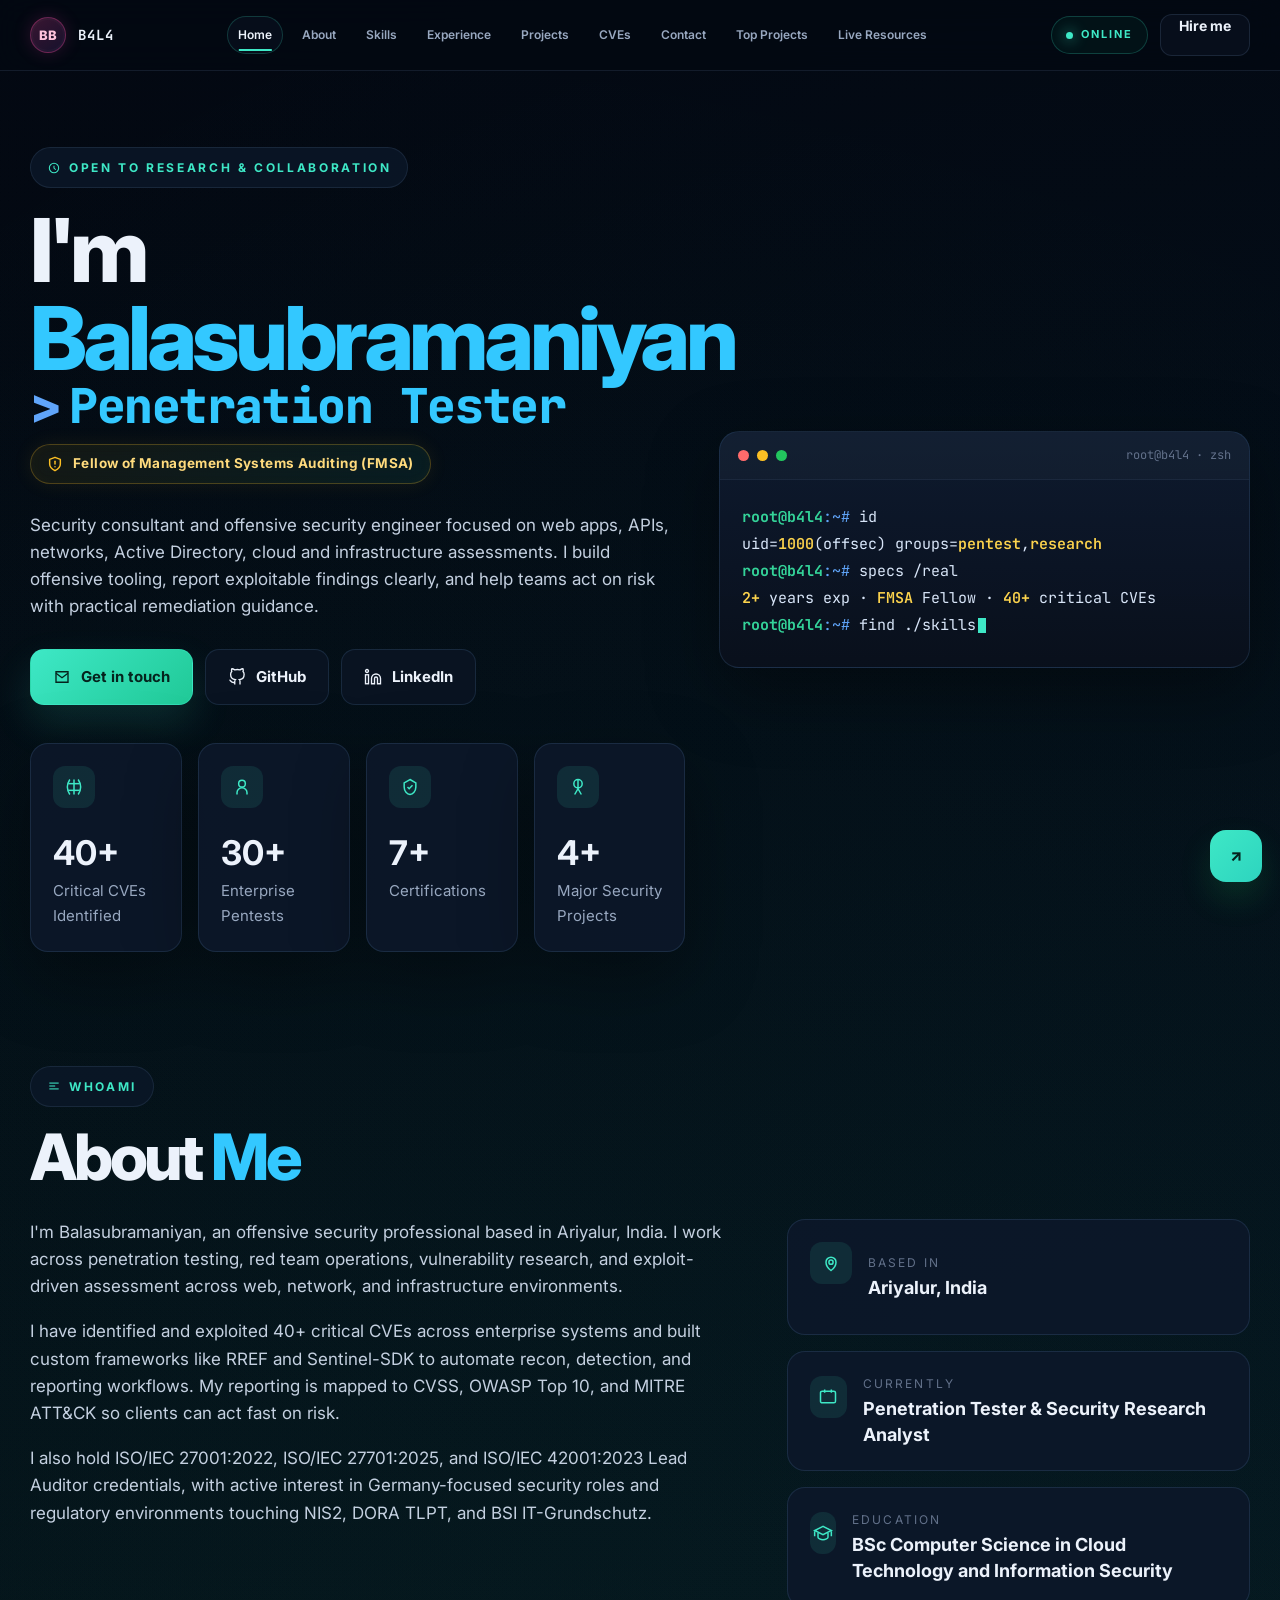
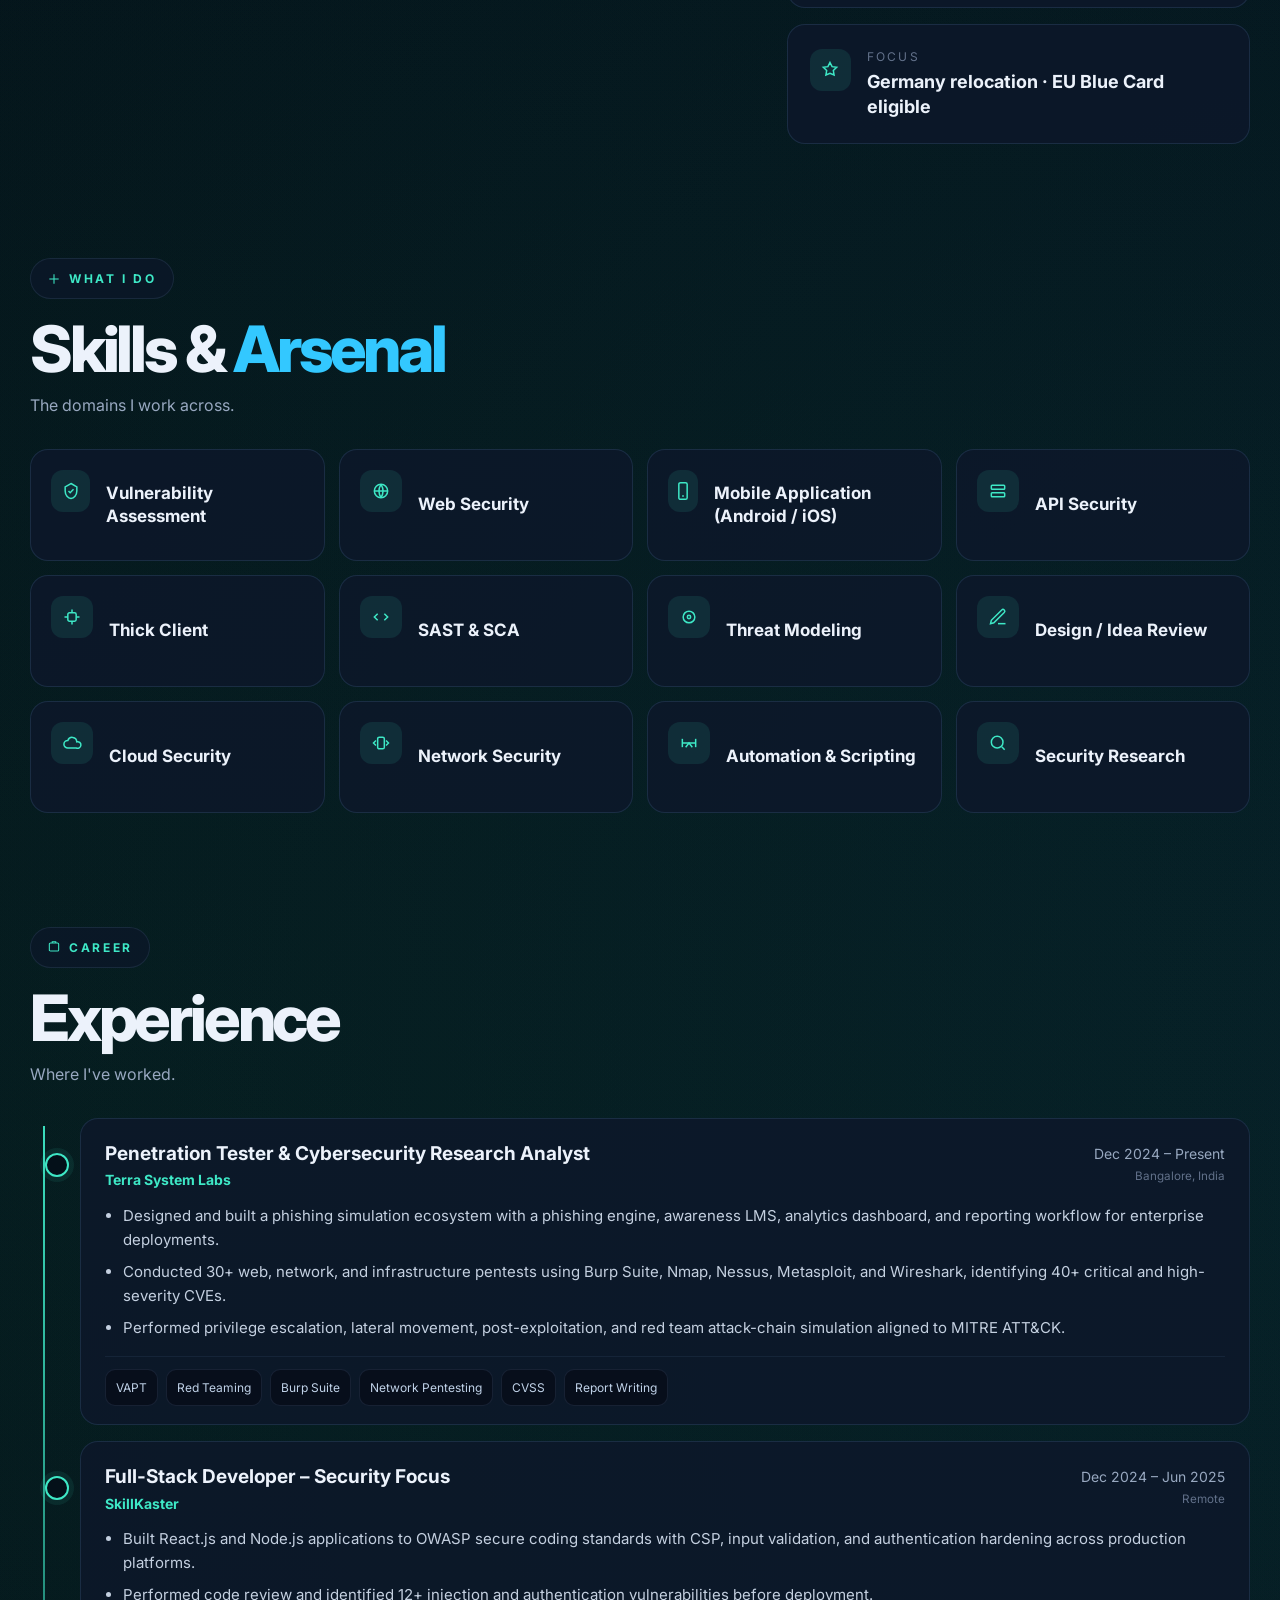
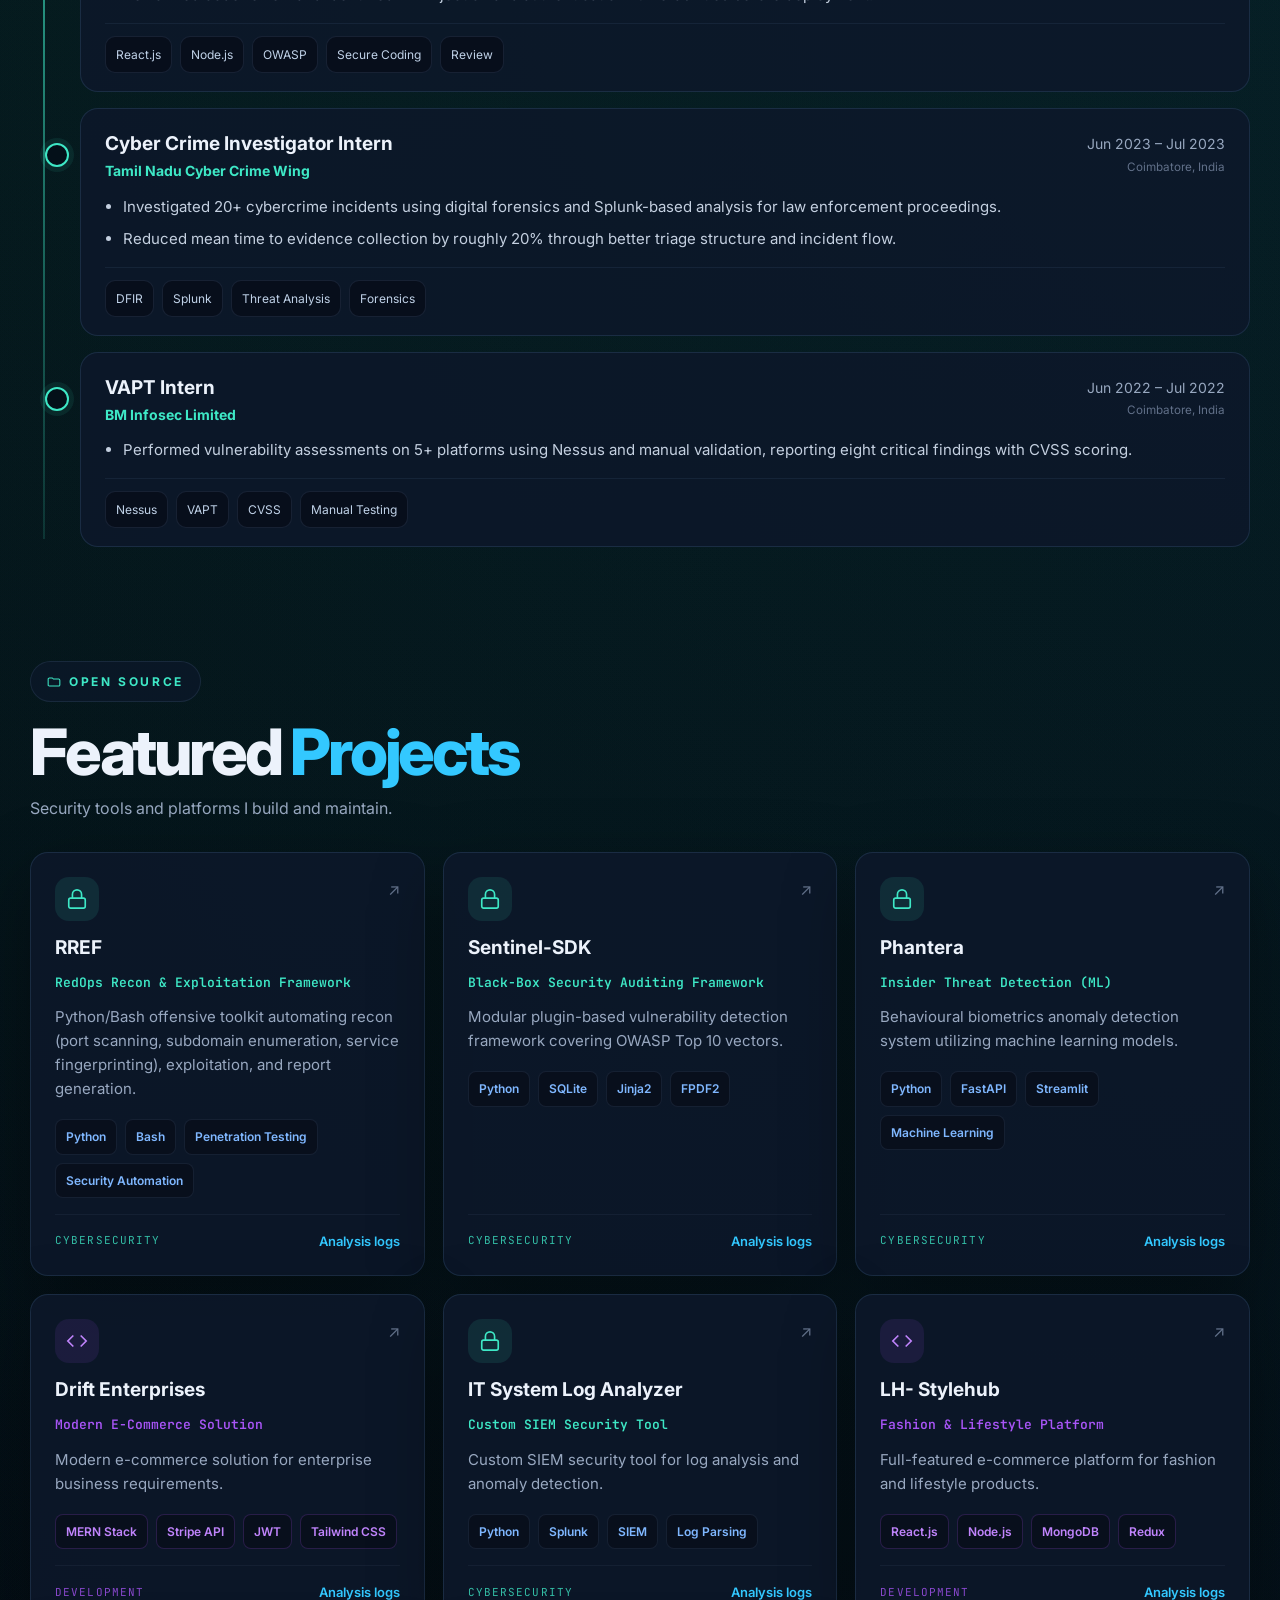
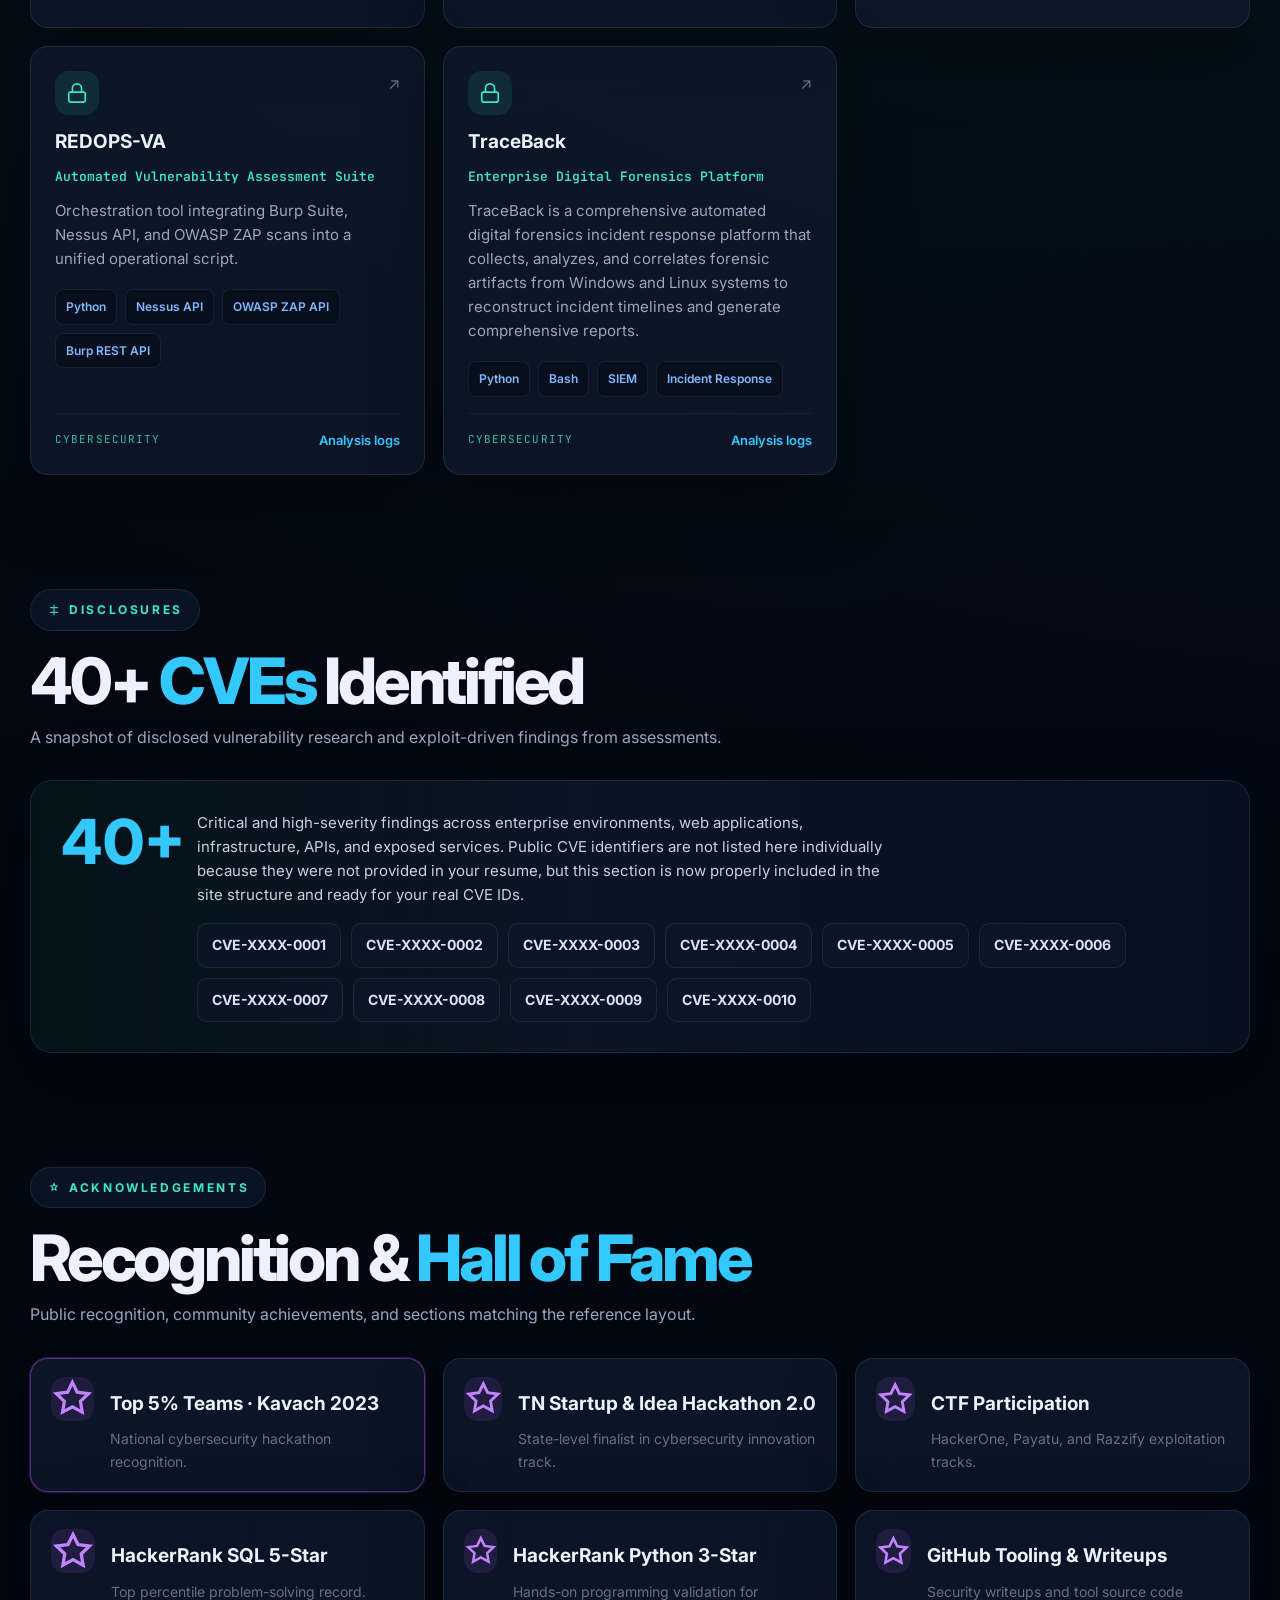
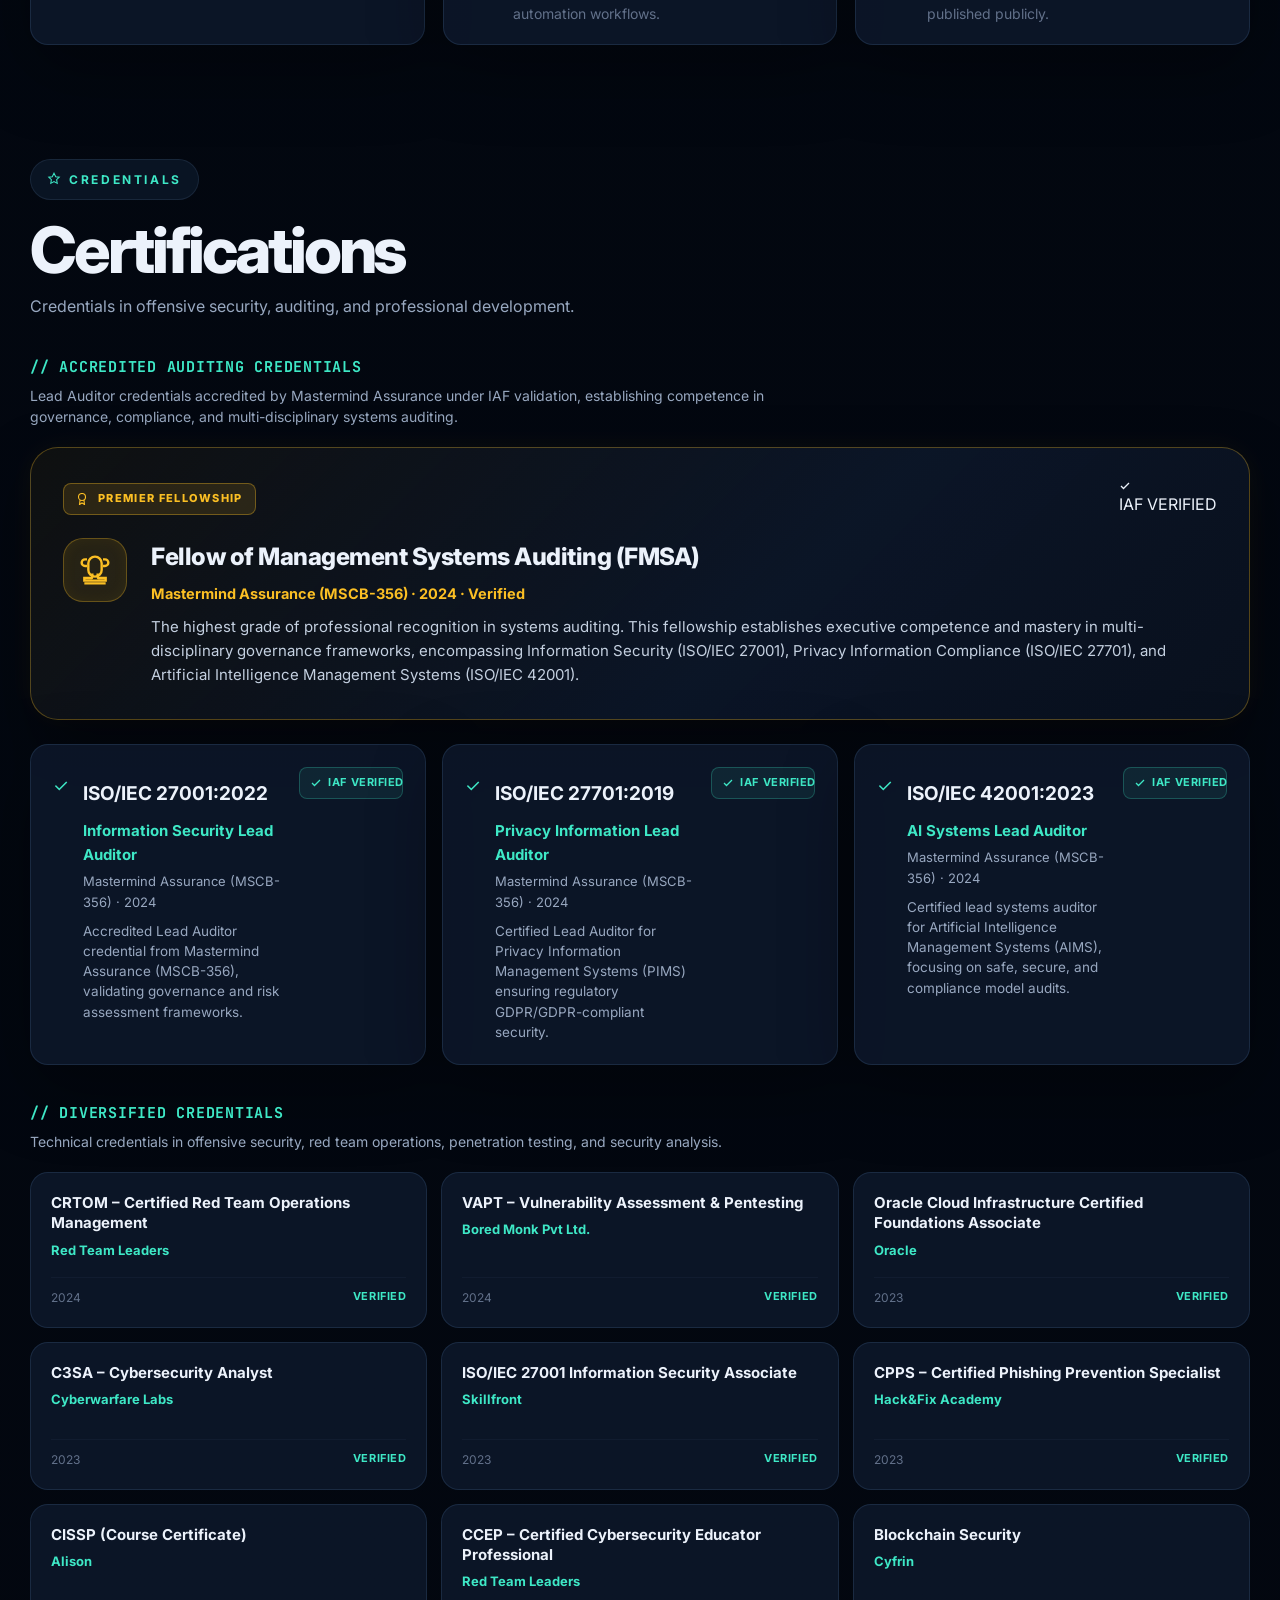
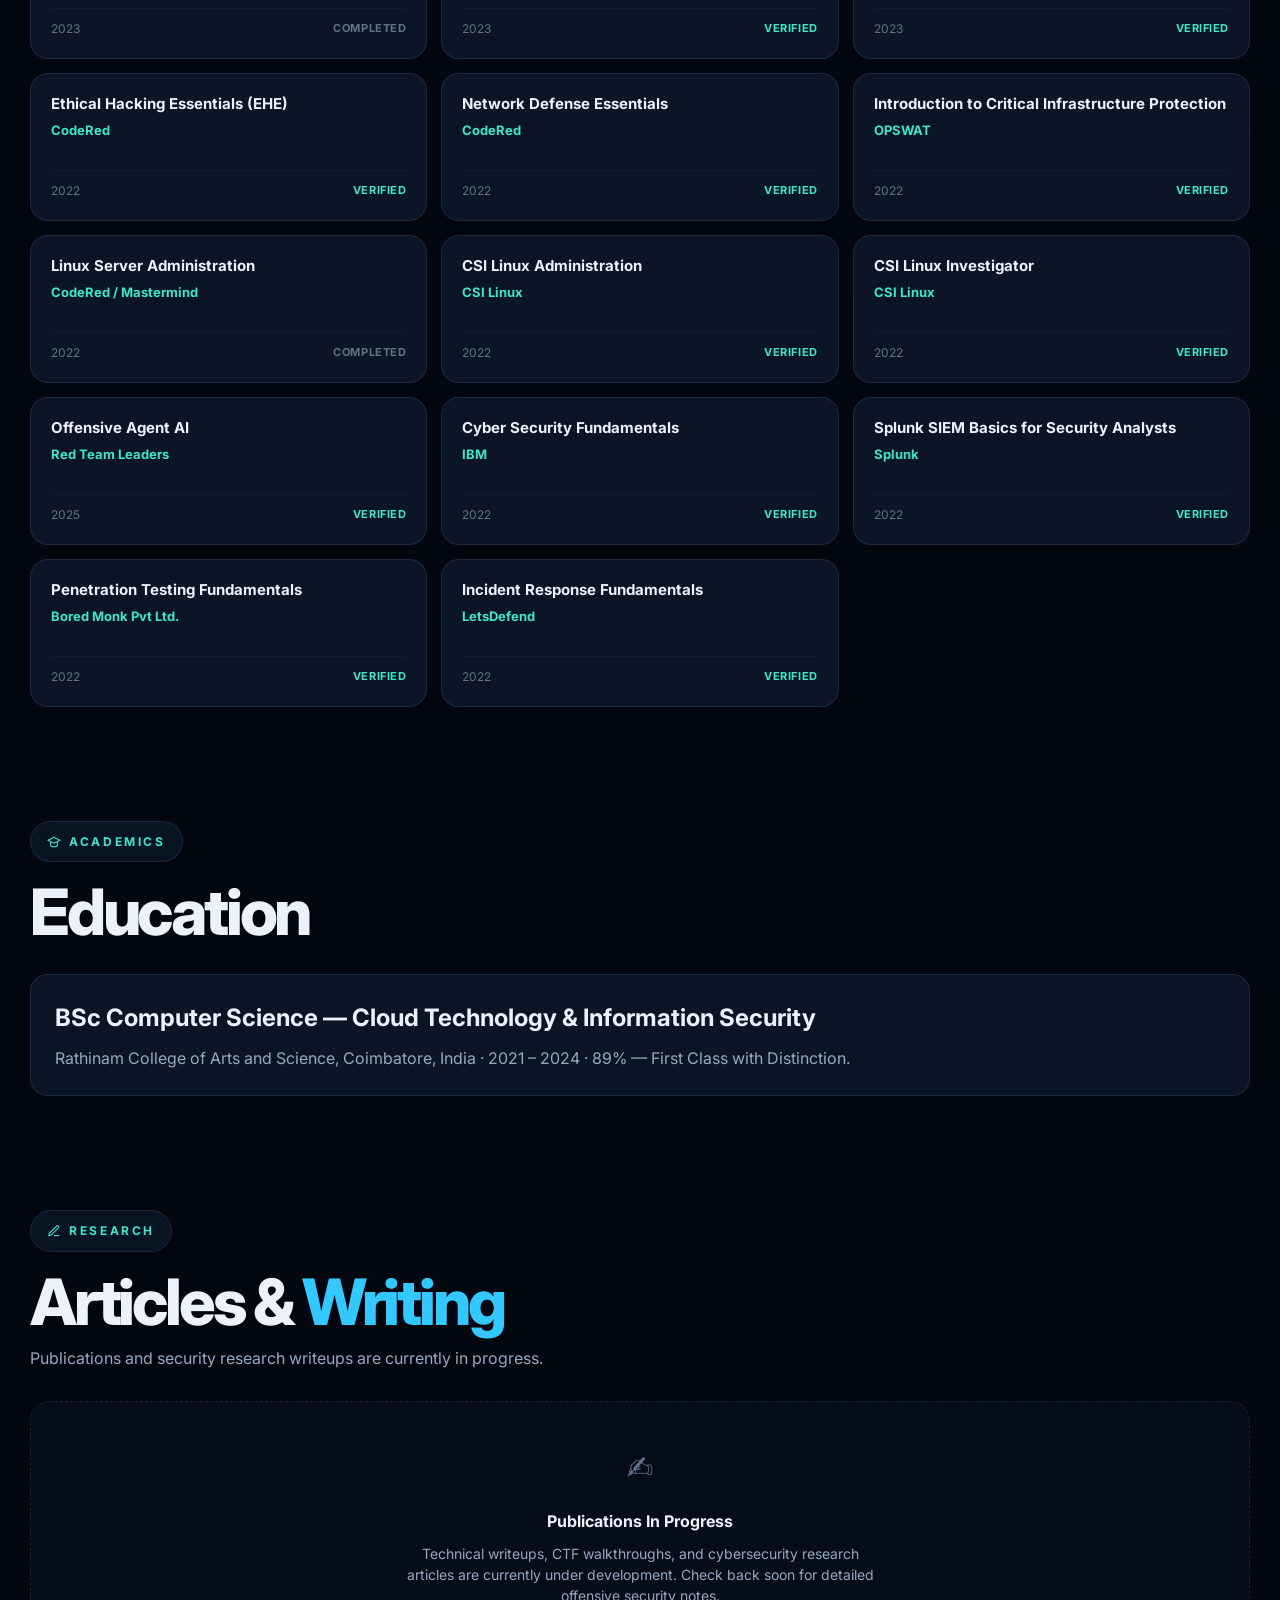
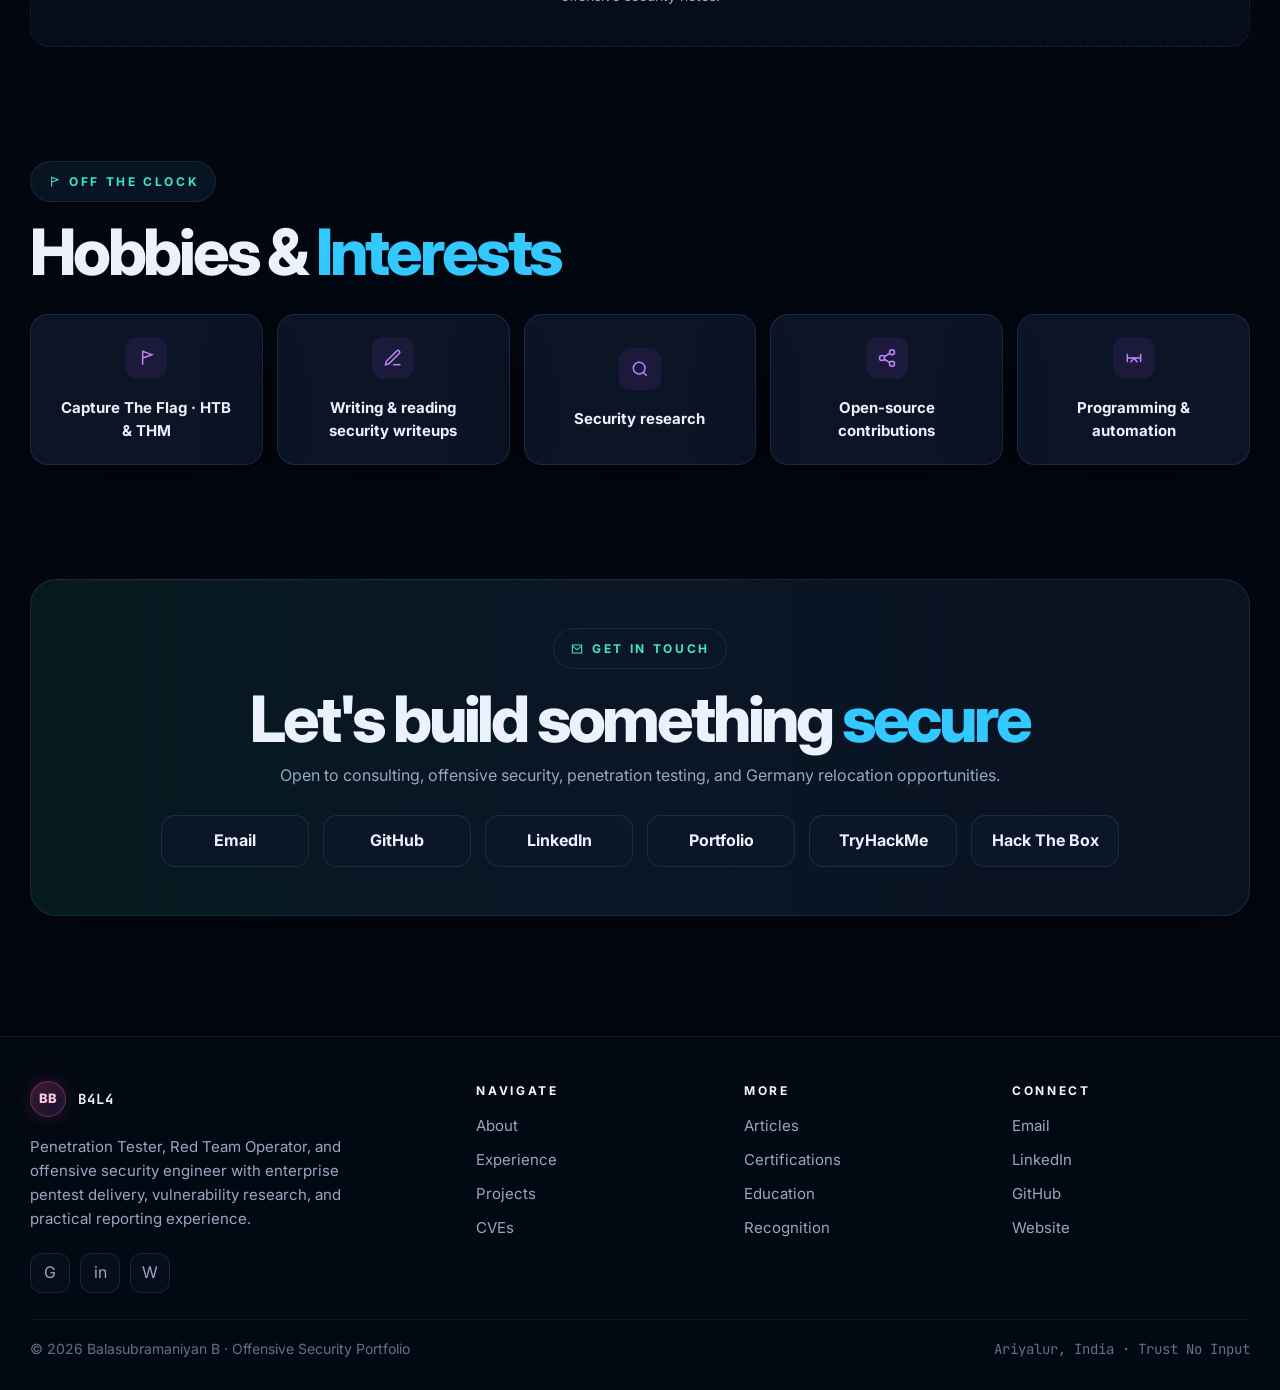
==== index.html @ 264fdf37 "Highlight FMSA Fellowship in Hero, zsh terminal, and Certifications sections" ====
<!DOCTYPE html>
<html lang="en">

<head>
  <meta charset="UTF-8" />
  <meta name="viewport" content="width=device-width, initial-scale=1.0" />
  <title>Balasubramaniyan B | Offensive Security Engineer</title>
  <meta name="description"
    content="Balasubramaniyan B — Penetration Tester, Red Team Operator, VAPT Specialist, and Offensive Security Engineer portfolio." />
  <link rel="preconnect" href="https://fonts.googleapis.com">
  <link rel="preconnect" href="https://fonts.gstatic.com" crossorigin>
  <link
    href="https://fonts.googleapis.com/css2?family=Inter:wght@300;400;500;600;700;800&family=JetBrains+Mono:wght@400;500;700&display=swap"
    rel="stylesheet">
  <style>
    :root {
      --bg: #030812;
      --bg-2: #06111f;
      --panel: rgba(13, 24, 43, 0.86);
      --panel-2: rgba(15, 28, 49, 0.92);
      --panel-soft: rgba(9, 17, 30, 0.72);
      --line: rgba(80, 119, 164, 0.22);
      --line-2: rgba(80, 119, 164, 0.34);
      --text: #ecf2fb;
      --muted: #98a8c0;
      --faint: #62718a;
      --teal: #3ee8c6;
      --cyan: #33c8ff;
      --purple: #a855f7;
      --green: #86efac;
      --radius-sm: 14px;
      --radius-md: 20px;
      --radius-lg: 28px;
      --shadow: 0 24px 70px rgba(0, 0, 0, 0.34);
      --content: 1220px;
      --transition-fast: 0.2s cubic-bezier(0.16, 1, 0.3, 1);
      --transition-normal: 0.4s cubic-bezier(0.16, 1, 0.3, 1);
      --transition-slow: 0.8s cubic-bezier(0.16, 1, 0.3, 1);
    }

    * {
      box-sizing: border-box;
      margin: 0;
      padding: 0;
    }

    html {
      scroll-behavior: smooth;
    }

    @keyframes bg-glow-drift {
      0% {
        background-position: 0% 50%, 100% 50%, 50% 100%, 0% 0%;
      }

      50% {
        background-position: 15% 45%, 80% 55%, 45% 95%, 0% 0%;
      }

      100% {
        background-position: 0% 50%, 100% 50%, 50% 100%, 0% 0%;
      }
    }

    body {
      font-family: Inter, system-ui, sans-serif;
      color: var(--text);
      background:
        radial-gradient(circle at 8% 18%, rgba(22, 163, 74, 0.08), transparent 22%),
        radial-gradient(circle at 88% 18%, rgba(34, 211, 238, 0.10), transparent 24%),
        radial-gradient(circle at 50% 100%, rgba(109, 40, 217, 0.10), transparent 26%),
        linear-gradient(180deg, #030812 0%, #02060d 100%);
      background-size: 140% 140%;
      animation: bg-glow-drift 20s ease-in-out infinite;
      min-height: 100vh;
      line-height: 1.6;
      overflow-x: hidden;
    }

    body::before {
      content: "";
      position: fixed;
      inset: 0;
      pointer-events: none;
      background-image:
        linear-gradient(rgba(255, 255, 255, 0.03) 1px, transparent 1px),
        linear-gradient(90deg, rgba(255, 255, 255, 0.02) 1px, transparent 1px);
      background-size: 80px 80px;
      mask-image: linear-gradient(to bottom, rgba(255, 255, 255, 0.16), transparent 55%);
      opacity: .28;
    }

    a {
      color: inherit;
      text-decoration: none;
    }

    img,
    svg {
      display: block;
      max-width: 100%;
    }

    .container {
      width: min(var(--content), calc(100% - 32px));
      margin: 0 auto;
    }

    .mono {
      font-family: "JetBrains Mono", monospace;
    }

    .accent {
      color: var(--cyan);
    }

    .muted {
      color: var(--muted);
    }

    .topbar {
      position: sticky;
      top: 0;
      z-index: 100;
      background: rgba(3, 8, 18, 0.75);
      backdrop-filter: blur(16px);
      border-bottom: 1px solid rgba(95, 123, 160, 0.18);
      transition: background var(--transition-normal), border-color var(--transition-normal), box-shadow var(--transition-normal);
    }

    .topbar-inner {
      display: flex;
      align-items: center;
      justify-content: space-between;
      gap: 18px;
      padding: 14px 0;
      transition: padding var(--transition-normal);
    }

    .topbar.scrolled {
      background: rgba(3, 8, 18, 0.92);
      border-bottom-color: rgba(62, 232, 198, 0.25);
      box-shadow: 0 10px 30px -10px rgba(3, 8, 18, 0.5);
    }

    .topbar.scrolled .topbar-inner {
      padding: 8px 0;
    }

    .brand {
      display: flex;
      align-items: center;
      gap: 12px;
      min-width: max-content;
    }

    .avatar {
      width: 36px;
      height: 36px;
      border-radius: 50%;
      background: linear-gradient(145deg, rgba(236, 72, 153, 0.24), rgba(168, 85, 247, 0.12));
      border: 1px solid rgba(236, 72, 153, 0.35);
      box-shadow: inset 0 0 0 2px rgba(255, 255, 255, 0.02), 0 0 18px rgba(236, 72, 153, 0.18);
      display: grid;
      place-items: center;
      color: #ffc3dc;
      font-weight: 800;
      font-size: 13px;
    }

    .brand strong {
      font-size: 14px;
      letter-spacing: 0.08em;
      text-transform: uppercase;
    }

    .nav {
      display: flex;
      flex-wrap: wrap;
      gap: 8px;
      justify-content: center;
    }

    .nav a {
      padding: 8px 10px;
      border-radius: 999px;
      color: var(--muted);
      font-size: 12px;
      font-weight: 600;
      transition: color var(--transition-normal), border-color var(--transition-normal), background var(--transition-normal);
      border: 1px solid transparent;
      position: relative;
    }

    .nav a::after {
      content: "";
      position: absolute;
      bottom: 2px;
      left: 50%;
      width: 0;
      height: 2px;
      background: var(--teal);
      transition: width var(--transition-normal), left var(--transition-normal);
      transform: translateX(-50%);
    }

    .nav a:hover::after,
    .nav a.active::after {
      width: 60%;
    }

    .nav a:hover,
    .nav a.active {
      color: var(--text);
      border-color: rgba(62, 232, 198, 0.2);
      background: rgba(9, 17, 30, 0.75);
    }

    .top-actions {
      display: flex;
      align-items: center;
      gap: 12px;
      min-width: max-content;
    }

    .status-pill {
      display: inline-flex;
      align-items: center;
      gap: 8px;
      height: 38px;
      padding: 0 14px;
      border-radius: 999px;
      border: 1px solid rgba(62, 232, 198, 0.22);
      background: rgba(4, 33, 33, 0.45);
      color: var(--teal);
      font-size: 11px;
      font-weight: 700;
      letter-spacing: 0.18em;
      text-transform: uppercase;
    }

    .status-pill::before {
      content: "";
      width: 7px;
      height: 7px;
      border-radius: 50%;
      background: var(--teal);
      box-shadow: 0 0 14px rgba(62, 232, 198, 0.9);
    }

    .hire-btn {
      height: 42px;
      padding: 0 18px;
      border-radius: 12px;
      border: 1px solid rgba(95, 123, 160, 0.22);
      background: rgba(9, 17, 30, 0.88);
      color: var(--text);
      font-weight: 700;
      font-size: 14px;
    }

    .section {
      padding: 90px 0 24px;
      position: relative;
    }

    .section:first-of-type {
      padding-top: 76px;
    }

    .section-head {
      margin-bottom: 30px;
    }

    .eyebrow {
      display: inline-flex;
      align-items: center;
      gap: 8px;
      padding: 10px 16px;
      border-radius: 999px;
      background: rgba(11, 24, 41, 0.82);
      border: 1px solid rgba(95, 123, 160, 0.18);
      color: var(--teal);
      font-size: 12px;
      font-weight: 700;
      letter-spacing: 0.22em;
      text-transform: uppercase;
    }

    .eyebrow svg {
      width: 14px;
      height: 14px;
    }

    h1,
    h2 {
      font-weight: 800;
      letter-spacing: -0.05em;
      line-height: 1;
    }

    h1 {
      font-size: clamp(2.8rem, 7vw, 5.5rem);
      margin-top: 18px;
    }

    .section-title {
      font-size: clamp(2.2rem, 5vw, 4.4rem);
      margin-top: 18px;
      margin-bottom: 12px;
    }

    .section-subtitle {
      font-size: 16px;
      color: var(--muted);
      max-width: 700px;
    }

    .hero-grid {
      display: grid;
      grid-template-columns: minmax(0, 1.05fr) minmax(360px, .85fr);
      gap: 34px;
      align-items: center;
    }

    .hero-copy p {
      font-size: 17px;
      max-width: 650px;
      color: #c4d0e0;
      margin: 22px 0 28px;
    }

    .hero-cta {
      display: flex;
      flex-wrap: wrap;
      gap: 12px;
      margin-bottom: 38px;
    }

    .btn {
      height: 56px;
      padding: 0 22px;
      border-radius: 14px;
      display: inline-flex;
      align-items: center;
      gap: 10px;
      border: 1px solid var(--line);
      background: rgba(10, 20, 35, 0.9);
      color: var(--text);
      font-weight: 700;
      font-size: 15px;
      transition: transform var(--transition-fast), background var(--transition-normal), border-color var(--transition-normal), box-shadow var(--transition-normal), color var(--transition-normal);
    }

    .btn svg {
      width: 18px;
      height: 18px;
    }

    .btn-primary {
      background: linear-gradient(135deg, var(--teal), #20c997);
      color: #05231d;
      border-color: rgba(62, 232, 198, 0.38);
      box-shadow: 0 18px 40px rgba(62, 232, 198, 0.14);
    }

    .btn:hover {
      transform: translateY(-2px);
    }

    .btn-primary:hover {
      box-shadow: 0 20px 45px rgba(62, 232, 198, 0.25);
    }

    /* Scroll Progress Bar */
    .scroll-progress-bar {
      position: fixed;
      top: 0;
      left: 0;
      height: 3px;
      background: linear-gradient(90deg, var(--teal) 0%, var(--cyan) 50%, var(--purple) 100%);
      width: 0%;
      z-index: 9999;
      transition: width 0.1s ease-out;
    }

    /* Scroll Reveal */
    .reveal {
      opacity: 0;
      transform: translateY(28px);
      transition: opacity var(--transition-slow), transform var(--transition-slow);
    }

    .reveal.revealed {
      opacity: 1;
      transform: translateY(0);
    }

    .reveal-delay-1 {
      transition-delay: 0.1s;
    }

    .reveal-delay-2 {
      transition-delay: 0.2s;
    }

    .reveal-delay-3 {
      transition-delay: 0.3s;
    }

    .reveal-delay-4 {
      transition-delay: 0.4s;
    }

    .reveal-delay-5 {
      transition-delay: 0.5s;
    }

    /* Terminal cursor blink */
    .terminal-cursor {
      display: inline-block;
      width: 8px;
      height: 15px;
      background: var(--teal);
      margin-left: 2px;
      animation: terminal-blink 1s steps(2, start) infinite;
      vertical-align: middle;
    }

    @keyframes terminal-blink {

      0%,
      100% {
        opacity: 1;
      }

      50% {
        opacity: 0;
      }
    }

    /* Card Glow & Interaction transitions */
    .stat-card,
    .skill-card,
    .timeline-card,
    .project-card,
    .article-card,
    .cert-card,
    .recognition-card,
    .hobby-card,
    .info-card,
    .cve-panel {
      transition: transform var(--transition-normal), border-color var(--transition-normal), box-shadow var(--transition-normal), background var(--transition-normal);
    }

    .stat-card:hover,
    .info-card:hover {
      transform: translateY(-4px);
      border-color: rgba(62, 232, 198, 0.45);
      box-shadow: 0 15px 30px -10px rgba(62, 232, 198, 0.15), var(--shadow);
    }

    .skill-card:hover {
      transform: translateY(-3px) scale(1.02);
      border-color: rgba(51, 200, 255, 0.45);
      box-shadow: 0 12px 24px -10px rgba(51, 200, 255, 0.15);
      background: rgba(15, 28, 49, 0.95);
    }

    .project-card:hover,
    .article-card:hover {
      transform: translateY(-6px);
      border-color: rgba(62, 232, 198, 0.45);
      box-shadow: 0 20px 40px -15px rgba(62, 232, 198, 0.2), var(--shadow);
      background: rgba(15, 28, 49, 0.95);
    }

    .cert-card:hover,
    .recognition-card:hover {
      transform: translateY(-4px);
      border-color: rgba(168, 85, 247, 0.45);
      box-shadow: 0 15px 30px -10px rgba(168, 85, 247, 0.15), var(--shadow);
      background: rgba(15, 28, 49, 0.95);
    }

    .hobby-card:hover {
      transform: translateY(-4px) scale(1.03);
      border-color: rgba(168, 85, 247, 0.4);
      box-shadow: 0 12px 24px -10px rgba(168, 85, 247, 0.15);
    }

    .timeline-card:hover {
      border-color: rgba(62, 232, 198, 0.35);
      box-shadow: 0 10px 30px -10px rgba(62, 232, 198, 0.08);
      background: rgba(15, 28, 49, 0.95);
    }

    .cve-panel:hover {
      border-color: rgba(51, 200, 255, 0.35);
      box-shadow: 0 20px 45px -10px rgba(51, 200, 255, 0.12), var(--shadow);
    }

    .hero-stats {
      display: grid;
      grid-template-columns: repeat(4, minmax(0, 1fr));
      gap: 16px;
    }

    .stat-card {
      min-height: 154px;
      border: 1px solid var(--line);
      border-radius: 18px;
      background: var(--panel);
      box-shadow: var(--shadow);
      padding: 22px;
    }

    .stat-card .icon-box,
    .mini-icon {
      width: 42px;
      height: 42px;
      border-radius: 12px;
      display: grid;
      place-items: center;
      background: rgba(62, 232, 198, 0.10);
      color: var(--teal);
      margin-bottom: 28px;
    }

    .stat-card .icon-box svg,
    .mini-icon svg {
      width: 20px;
      height: 20px;
    }

    .stat-card strong {
      display: block;
      font-size: 34px;
      line-height: 1;
      margin-bottom: 8px;
    }

    .stat-card span {
      color: var(--muted);
      font-size: 15px;
    }

    .terminal-card {
      border: 1px solid var(--line);
      border-radius: 20px;
      background: linear-gradient(180deg, rgba(15, 28, 49, 0.92), rgba(9, 16, 28, 0.98));
      overflow: hidden;
      box-shadow: var(--shadow);
    }

    .terminal-top {
      display: flex;
      align-items: center;
      justify-content: space-between;
      padding: 14px 18px;
      border-bottom: 1px solid rgba(95, 123, 160, 0.12);
      background: rgba(255, 255, 255, 0.02);
      color: var(--faint);
      font-size: 12px;
    }

    .dots {
      display: flex;
      gap: 8px;
    }

    .dots i {
      width: 11px;
      height: 11px;
      border-radius: 50%;
      display: block;
    }

    .dots i:nth-child(1) {
      background: #ff6b6b;
    }

    .dots i:nth-child(2) {
      background: #fbbf24;
    }

    .dots i:nth-child(3) {
      background: #22c55e;
    }

    .terminal-card pre {
      padding: 24px 22px 28px;
      font-size: 15px;
      line-height: 1.8;
      white-space: pre-wrap;
      color: #d8e5f8;
    }

    .cmt {
      color: #64748b;
    }

    .key {
      color: #34d399;
      font-weight: 700;
    }

    .val {
      color: #fcd34d;
      font-weight: 600;
    }

    .str {
      color: #dbeafe;
    }

    .sym {
      color: #60a5fa;
    }

    .about-grid {
      display: grid;
      grid-template-columns: minmax(0, 1.15fr) minmax(280px, .75fr);
      gap: 46px;
      align-items: start;
    }

    .about-text {
      font-size: 17px;
      color: #c4d0e0;
      display: grid;
      gap: 18px;
      max-width: 760px;
    }

    .info-stack {
      display: grid;
      gap: 16px;
    }

    .info-card {
      border: 1px solid var(--line);
      border-radius: 18px;
      background: var(--panel);
      padding: 22px;
      min-height: 96px;
      display: flex;
      align-items: center;
      gap: 16px;
    }

    .info-card .meta-label {
      font-size: 12px;
      color: var(--faint);
      text-transform: uppercase;
      letter-spacing: 0.18em;
      display: block;
      margin-bottom: 4px;
    }

    .info-card strong {
      font-size: 18px;
      line-height: 1.3;
    }

    .skills-grid {
      display: grid;
      grid-template-columns: repeat(4, minmax(0, 1fr));
      gap: 14px;
    }

    .skill-card {
      min-height: 112px;
      border: 1px solid var(--line);
      border-radius: 18px;
      background: var(--panel);
      padding: 18px 20px;
      display: flex;
      align-items: center;
      gap: 16px;
    }

    .skill-card strong {
      font-size: 17px;
      line-height: 1.35;
    }

    .experience-timeline {
      position: relative;
      display: grid;
      gap: 16px;
      padding-left: 28px;
    }

    .experience-timeline::before {
      content: "";
      position: absolute;
      left: 13px;
      top: 8px;
      bottom: 8px;
      width: 2px;
      background: linear-gradient(180deg, rgba(62, 232, 198, 0.95), rgba(62, 232, 198, 0.14));
    }

    .timeline-card {
      position: relative;
      border: 1px solid var(--line);
      border-radius: 18px;
      background: var(--panel);
      padding: 24px 24px 18px 24px;
      margin-left: 22px;
    }

    .timeline-card::before {
      content: "";
      position: absolute;
      left: -36px;
      top: 34px;
      width: 20px;
      height: 20px;
      border-radius: 50%;
      border: 2px solid var(--teal);
      background: #041019;
      box-shadow: 0 0 0 5px rgba(62, 232, 198, 0.08);
    }

    .timeline-top {
      display: flex;
      justify-content: space-between;
      gap: 20px;
      align-items: start;
      margin-bottom: 12px;
      flex-wrap: wrap;
    }

    .timeline-top h3 {
      font-size: 19px;
      line-height: 1.2;
      margin-bottom: 4px;
    }

    .timeline-company {
      color: var(--teal);
      font-weight: 700;
      font-size: 14px;
    }

    .timeline-date {
      color: var(--muted);
      font-size: 14px;
      text-align: right;
    }

    .timeline-date small {
      display: block;
      color: var(--faint);
      margin-top: 2px;
    }

    .timeline-card ul {
      padding-left: 18px;
      margin-bottom: 16px;
      display: grid;
      gap: 8px;
    }

    .timeline-card li {
      color: #c4d0e0;
      font-size: 15px;
    }

    .tag-list {
      display: flex;
      flex-wrap: wrap;
      gap: 8px;
      padding-top: 12px;
      border-top: 1px solid rgba(95, 123, 160, 0.12);
    }

    .tag-item {
      padding: 8px 10px;
      border-radius: 10px;
      font-size: 12px;
      color: #c0d2e8;
      background: rgba(8, 14, 27, 0.84);
      border: 1px solid rgba(95, 123, 160, 0.18);
    }

    .card-grid-3 {
      display: grid;
      grid-template-columns: repeat(3, minmax(0, 1fr));
      gap: 18px;
    }

    .project-card,
    .article-card,
    .cert-card,
    .recognition-card,
    .hobby-card {
      border: 1px solid var(--line);
      border-radius: 18px;
      background: var(--panel);
      box-shadow: var(--shadow);
    }

    .project-card,
    .article-card {
      padding: 24px;
      min-height: 320px;
      display: flex;
      flex-direction: column;
    }

    .project-card h3,
    .article-card h3,
    .cert-card h3,
    .recognition-card h3 {
      font-size: 19px;
      line-height: 1.35;
      margin: 14px 0 12px;
    }

    .project-card p,
    .article-card p,
    .cert-card p {
      color: var(--muted);
      font-size: 15px;
    }

    .card-top {
      display: flex;
      justify-content: space-between;
      align-items: start;
      gap: 12px;
    }

    .folder-box,
    .write-box,
    .star-box {
      width: 44px;
      height: 44px;
      border-radius: 14px;
      display: grid;
      place-items: center;
      background: rgba(62, 232, 198, 0.10);
      color: var(--teal);
    }

    .star-box {
      background: rgba(168, 85, 247, 0.12);
      color: #c084fc;
    }

    .card-top svg {
      width: 22px;
      height: 22px;
    }

    .external {
      color: var(--faint);
    }

    .pills {
      display: flex;
      flex-wrap: wrap;
      gap: 8px;
      margin: 18px 0 16px;
    }

    .pill {
      padding: 7px 10px;
      border-radius: 8px;
      border: 1px solid rgba(95, 123, 160, 0.16);
      background: rgba(8, 14, 27, 0.8);
      color: #7fb7ff;
      font-size: 12px;
      font-weight: 600;
    }

    .project-footer {
      margin-top: auto;
      padding-top: 16px;
      border-top: 1px solid rgba(95, 123, 160, 0.10);
      display: flex;
      justify-content: space-between;
      gap: 16px;
      flex-wrap: wrap;
      color: var(--muted);
      font-size: 14px;
    }

    .metric-row,
    .link-row {
      display: flex;
      align-items: center;
      gap: 16px;
    }

    .cve-panel {
      border: 1px solid var(--line);
      border-radius: 22px;
      background: linear-gradient(90deg, rgba(7, 41, 39, 0.35), rgba(12, 22, 38, 0.92) 45%, rgba(7, 16, 31, 0.96));
      padding: 30px;
      display: grid;
      grid-template-columns: 110px minmax(0, 1fr);
      gap: 26px;
      box-shadow: var(--shadow);
    }

    .cve-big {
      font-size: 62px;
      line-height: 1;
      font-weight: 800;
      color: var(--cyan);
    }

    .cve-copy p {
      color: #c6d3e3;
      font-size: 15px;
      margin-bottom: 16px;
      max-width: 700px;
    }

    .cve-tags {
      display: flex;
      flex-wrap: wrap;
      gap: 10px;
    }

    .cve-tags span {
      padding: 10px 14px;
      border-radius: 10px;
      border: 1px solid rgba(95, 123, 160, 0.18);
      background: rgba(12, 22, 38, 0.88);
      color: #d7e3f7;
      font-size: 14px;
      font-weight: 700;
    }

    .recognition-card {
      min-height: 112px;
      padding: 18px 20px;
      display: flex;
      gap: 16px;
      align-items: flex-start;
    }

    .recognition-card.featured {
      border-color: rgba(168, 85, 247, 0.45);
      box-shadow: 0 0 0 1px rgba(168, 85, 247, 0.25), 0 24px 70px rgba(0, 0, 0, .34);
    }

    .recognition-card p {
      color: var(--faint);
      font-size: 14px;
      margin-top: 6px;
    }

    .cert-grid {
      display: grid;
      grid-template-columns: repeat(3, minmax(0, 1fr));
      gap: 16px;
    }

    .cert-card {
      min-height: 160px;
      padding: 22px;
      display: flex;
      gap: 14px;
      align-items: flex-start;
      justify-content: space-between;
    }

    .cert-left {
      display: flex;
      gap: 14px;
      align-items: flex-start;
    }

    .check {
      color: var(--teal);
      margin-top: 5px;
      font-size: 18px;
    }

    .cert-card strong {
      color: var(--teal);
      font-size: 15px;
      display: block;
      margin-top: 4px;
    }

    .cert-card small {
      color: var(--faint);
      font-size: 13px;
      display: block;
      margin-top: 6px;
    }

    .verify {
      padding: 8px 10px;
      border-radius: 10px;
      font-size: 12px;
      color: var(--muted);
      border: 1px solid rgba(95, 123, 160, 0.16);
      background: rgba(10, 18, 31, 0.8);
      white-space: nowrap;
    }

    .cert-grid-compact {
      display: grid;
      grid-template-columns: repeat(3, minmax(0, 1fr));
      gap: 14px;
    }

    .cert-card-compact {
      border: 1px solid var(--line);
      border-radius: 18px;
      background: var(--panel);
      padding: 20px;
      display: flex;
      flex-direction: column;
      justify-content: space-between;
      min-height: 148px;
      transition: transform var(--transition-normal), border-color var(--transition-normal), box-shadow var(--transition-normal), background var(--transition-normal);
    }

    .cert-card-compact:hover {
      transform: translateY(-4px);
      border-color: rgba(62, 232, 198, 0.45);
      box-shadow: 0 15px 30px -10px rgba(62, 232, 198, 0.15), var(--shadow);
      background: rgba(15, 28, 49, 0.95);
    }

    .cert-compact-top h3 {
      font-size: 15px;
      font-weight: 700;
      line-height: 1.35;
      margin-bottom: 6px;
      color: var(--text);
    }

    .cert-compact-top strong {
      font-size: 13px;
      color: var(--teal);
      display: block;
      margin-bottom: 4px;
    }

    .cert-compact-bottom {
      display: flex;
      justify-content: space-between;
      align-items: center;
      margin-top: 12px;
      padding-top: 10px;
      border-top: 1px solid rgba(95, 123, 160, 0.08);
    }

    .cert-compact-date {
      font-size: 12px;
      color: var(--faint);
    }

    .cert-compact-status {
      font-size: 11px;
      font-weight: 700;
      letter-spacing: 0.05em;
      text-transform: uppercase;
    }

    .cert-status-verified {
      color: var(--teal);
    }

    .cert-status-standard {
      color: var(--faint);
    }

    /* Subheadings for Certifications */
    .cert-subheading {
      margin-top: 36px;
      margin-bottom: 20px;
    }

    .cert-subheading h3 {
      font-family: "JetBrains Mono", monospace;
      font-size: 15px;
      font-weight: 700;
      color: var(--teal);
      letter-spacing: 0.05em;
      text-transform: uppercase;
      margin-bottom: 6px;
    }

    .cert-subheading p {
      font-size: 14px;
      color: var(--muted);
      max-width: 800px;
      line-height: 1.5;
    }

    /* Audit Card Details & Badging */
    .cert-card .cert-meta {
      font-size: 13px;
      color: var(--muted);
      margin-top: 4px;
      margin-bottom: 8px;
    }

    .cert-card .cert-desc {
      font-size: 13.5px;
      color: var(--muted);
      line-height: 1.5;
      margin-top: 8px;
    }

    .cert-card .cert-status-badge {
      display: inline-flex;
      align-items: center;
      gap: 6px;
      padding: 6px 10px;
      border-radius: 8px;
      font-size: 11px;
      font-weight: 700;
      letter-spacing: 0.05em;
      background: rgba(62, 232, 198, 0.08);
      border: 1px solid rgba(62, 232, 198, 0.25);
      color: var(--teal);
      white-space: nowrap;
    }

    .cert-card .cert-status-badge svg {
      flex-shrink: 0;
    }

    .edu-grid {
      display: grid;
      grid-template-columns: minmax(0, 1fr);
      gap: 16px;
    }

    .edu-card {
      border: 1px solid var(--line);
      border-radius: 18px;
      background: var(--panel);
      padding: 24px;
    }

    .edu-card h3 {
      font-size: 24px;
      margin-bottom: 8px;
    }

    .edu-card p {
      color: var(--muted);
      font-size: 16px;
    }

    .hobbies-grid {
      display: grid;
      grid-template-columns: repeat(5, minmax(0, 1fr));
      gap: 14px;
    }

    .hobby-card {
      min-height: 146px;
      padding: 22px;
      display: flex;
      flex-direction: column;
      align-items: center;
      justify-content: center;
      text-align: center;
      gap: 18px;
    }

    .hobby-card .mini-icon {
      background: rgba(168, 85, 247, 0.10);
      color: #c084fc;
      margin-bottom: 0;
    }

    .hobby-card strong {
      font-size: 15px;
      line-height: 1.5;
      max-width: 170px;
    }

    .contact-banner {
      border: 1px solid var(--line);
      border-radius: 26px;
      padding: 48px 32px;
      background: linear-gradient(90deg, rgba(10, 54, 52, 0.42), rgba(11, 23, 40, 0.95) 48%, rgba(9, 19, 34, 0.95));
      box-shadow: var(--shadow);
      text-align: center;
    }

    .contact-banner h2 {
      font-size: clamp(2rem, 5vw, 4rem);
      margin: 18px 0 12px;
    }

    .contact-banner p {
      font-size: 16px;
      color: var(--muted);
      margin-bottom: 26px;
    }

    .contact-links {
      display: flex;
      flex-wrap: wrap;
      justify-content: center;
      gap: 14px;
    }

    .contact-links a {
      min-width: 148px;
      height: 52px;
      padding: 0 18px;
      border-radius: 14px;
      border: 1px solid var(--line);
      background: rgba(13, 24, 43, 0.82);
      font-weight: 700;
      display: inline-flex;
      align-items: center;
      justify-content: center;
      gap: 10px;
    }

    footer {
      margin-top: 96px;
      border-top: 1px solid rgba(95, 123, 160, 0.14);
      background: rgba(4, 10, 20, 0.72);
    }

    .footer-grid {
      display: grid;
      grid-template-columns: 1.4fr .8fr .8fr .8fr;
      gap: 30px;
      padding: 44px 0 26px;
    }

    .footer-brand p {
      color: var(--muted);
      font-size: 15px;
      max-width: 360px;
      margin: 18px 0 22px;
    }

    .social-row {
      display: flex;
      flex-wrap: wrap;
      gap: 10px;
    }

    .social-row a {
      width: 40px;
      height: 40px;
      border-radius: 12px;
      border: 1px solid var(--line);
      background: rgba(9, 17, 30, .82);
      display: grid;
      place-items: center;
      color: var(--muted);
    }

    .footer-col h4 {
      font-size: 12px;
      color: #f3f6fb;
      text-transform: uppercase;
      letter-spacing: 0.22em;
      margin-bottom: 14px;
    }

    .footer-col a {
      display: block;
      color: var(--muted);
      font-size: 15px;
      margin-bottom: 10px;
    }

    .footer-bottom {
      display: flex;
      justify-content: space-between;
      gap: 14px;
      flex-wrap: wrap;
      padding: 18px 0 30px;
      border-top: 1px solid rgba(95, 123, 160, 0.12);
      color: var(--faint);
      font-size: 14px;
    }

    .fab {
      position: fixed;
      right: 18px;
      bottom: 18px;
      width: 52px;
      height: 52px;
      border-radius: 16px;
      background: linear-gradient(135deg, var(--teal), #2dd4bf);
      color: #04231e;
      display: grid;
      place-items: center;
      font-weight: 800;
      box-shadow: 0 16px 32px rgba(34, 197, 94, 0.16);
      z-index: 90;
    }

    @media (max-width: 1120px) {

      .hero-grid,
      .about-grid {
        grid-template-columns: 1fr;
      }

      .hero-stats,
      .skills-grid,
      .card-grid-3,
      .cert-grid,
      .cert-grid-compact,
      .hobbies-grid {
        grid-template-columns: repeat(2, minmax(0, 1fr));
      }

      .footer-grid {
        grid-template-columns: 1fr 1fr;
      }
    }

    @media (max-width: 760px) {
      .topbar-inner {
        flex-direction: column;
        align-items: flex-start;
      }

      .nav {
        justify-content: flex-start;
      }

      .hero-stats,
      .skills-grid,
      .card-grid-3,
      .cert-grid,
      .cert-grid-compact,
      .hobbies-grid,
      .footer-grid {
        grid-template-columns: 1fr;
      }

      .cve-panel {
        grid-template-columns: 1fr;
      }

      .container {
        width: min(var(--content), calc(100% - 22px));
      }

      .section {
        padding-top: 72px;
      }

      .contact-banner {
        padding: 36px 20px;
      }

      .timeline-card {
        margin-left: 14px;
      }

      .experience-timeline {
        padding-left: 20px;
      }

      .experience-timeline::before {
        left: 8px;
      }

      .timeline-card::before {
        left: -24px;
      }
    }

    /* FMSA Highlight Styles */
    .fmsa-hero-badge {
      display: inline-flex;
      align-items: center;
      gap: 10px;
      padding: 8px 16px;
      border-radius: 999px;
      background: linear-gradient(135deg, rgba(251, 191, 36, 0.07) 0%, rgba(62, 232, 198, 0.07) 100%);
      border: 1.5px solid rgba(251, 191, 36, 0.25);
      box-shadow: 0 0 20px rgba(251, 191, 36, 0.08), inset 0 0 12px rgba(251, 191, 36, 0.03);
      color: #ffdb7d;
      font-size: 13.5px;
      font-weight: 700;
      letter-spacing: 0.03em;
      margin-top: 14px;
      margin-bottom: 6px;
      transition: all var(--transition-normal);
      backdrop-filter: blur(8px);
      width: fit-content;
    }

    .fmsa-hero-badge:hover {
      border-color: rgba(251, 191, 36, 0.5);
      box-shadow: 0 0 25px rgba(251, 191, 36, 0.18), inset 0 0 12px rgba(251, 191, 36, 0.05);
      transform: translateY(-2px);
    }

    .fmsa-hero-badge svg {
      width: 16px;
      height: 16px;
      color: #fbbf24;
      flex-shrink: 0;
    }

    .fmsa-spotlight-card {
      border: 1px solid rgba(251, 191, 36, 0.3);
      border-radius: var(--radius-lg);
      background: linear-gradient(135deg, rgba(251, 191, 36, 0.05) 0%, rgba(13, 24, 43, 0.85) 60%, rgba(9, 17, 30, 0.95) 100%);
      padding: 32px;
      margin-bottom: 24px;
      box-shadow: 0 24px 60px rgba(0, 0, 0, 0.4), 0 0 30px rgba(251, 191, 36, 0.05);
      position: relative;
      overflow: hidden;
      display: flex;
      flex-direction: column;
      gap: 20px;
      transition: transform var(--transition-normal), border-color var(--transition-normal), box-shadow var(--transition-normal);
    }

    .fmsa-spotlight-card::before {
      content: "";
      position: absolute;
      top: -50%;
      right: -20%;
      width: 250px;
      height: 250px;
      background: radial-gradient(circle, rgba(251, 191, 36, 0.08) 0%, transparent 70%);
      pointer-events: none;
    }

    .fmsa-spotlight-card:hover {
      transform: translateY(-4px);
      border-color: rgba(251, 191, 36, 0.5);
      box-shadow: 0 30px 70px rgba(0, 0, 0, 0.45), 0 0 40px rgba(251, 191, 36, 0.12);
    }

    .fmsa-spotlight-header {
      display: flex;
      justify-content: space-between;
      align-items: center;
      gap: 16px;
      flex-wrap: wrap;
    }

    .fmsa-badge-gold {
      display: inline-flex;
      align-items: center;
      gap: 6px;
      padding: 6px 12px;
      border-radius: 8px;
      background: rgba(251, 191, 36, 0.12);
      border: 1px solid rgba(251, 191, 36, 0.35);
      color: #fbbf24;
      font-size: 11px;
      font-weight: 800;
      letter-spacing: 0.12em;
      text-transform: uppercase;
    }

    .fmsa-spotlight-body {
      display: flex;
      gap: 24px;
      align-items: flex-start;
    }

    .fmsa-large-icon {
      width: 64px;
      height: 64px;
      border-radius: 20px;
      background: rgba(251, 191, 36, 0.1);
      border: 1.5px solid rgba(251, 191, 36, 0.3);
      color: #fbbf24;
      display: grid;
      place-items: center;
      flex-shrink: 0;
      box-shadow: inset 0 0 15px rgba(251, 191, 36, 0.05);
    }

    .fmsa-large-icon svg {
      width: 32px;
      height: 32px;
    }

    .fmsa-details h3 {
      font-size: 24px;
      font-weight: 800;
      color: var(--text);
      margin-bottom: 6px;
      letter-spacing: -0.02em;
    }

    .fmsa-details strong {
      font-size: 14.5px;
      color: #fbbf24;
      display: block;
      margin-bottom: 10px;
    }

    .fmsa-details p {
      font-size: 15px;
      color: #c4d0e0;
      line-height: 1.6;
    }

    @media (max-width: 760px) {
      .fmsa-spotlight-body {
        flex-direction: column;
        gap: 16px;
      }
      .fmsa-large-icon {
        width: 52px;
        height: 52px;
        border-radius: 16px;
      }
      .fmsa-large-icon svg {
        width: 26px;
        height: 26px;
      }
      .fmsa-details h3 {
        font-size: 20px;
      }
    }
  </style>
</head>

<body>
  <div class="scroll-progress-bar" id="scroll-bar"></div>
  <header class="topbar">
    <div class="container topbar-inner">
      <div class="brand">
        <div class="avatar">BB</div>
        <strong class="mono">B4L4</strong>
      </div>
      <nav class="nav" aria-label="Main navigation">
        <a href="#home" class="active">Home</a>
        <a href="#about">About</a>
        <a href="#skills">Skills</a>
        <a href="#experience">Experience</a>
        <a href="#projects">Projects</a>
        <a href="#cves">CVEs</a>
        <a href="#contact">Contact</a>
        <a href="#projects">Top Projects</a>
        <a href="#articles">Live Resources</a>
      </nav>
      <div class="top-actions">
        <div class="status-pill">Online</div>
        <a class="hire-btn" href="#contact">Hire me</a>
      </div>
    </div>
  </header>

  <main class="container">
    <section class="section" id="home">
      <div class="hero-grid">
        <div class="hero-copy reveal">
          <div class="eyebrow">
            <svg viewBox="0 0 24 24" fill="none" stroke="currentColor" stroke-width="1.8">
              <circle cx="12" cy="12" r="8"></circle>
              <path d="M12 8v4l3 3"></path>
            </svg>
            Open to research &amp; collaboration
          </div>
          <h1>I'm <span class="accent">Balasubramaniyan</span></h1>
          <h2 class="section-title"
            style="font-size: clamp(1.7rem, 4vw, 3rem); margin-top: 0; margin-bottom: 0; letter-spacing: -0.03em;"><span
              class="sym">&gt;</span> <span class="accent mono">Penetration Tester</span></h2>
          
          <div class="fmsa-hero-badge reveal reveal-delay-1">
            <svg viewBox="0 0 24 24" fill="none" stroke="currentColor" stroke-width="2.2" stroke-linecap="round" stroke-linejoin="round">
              <path d="M12 22s8-4 8-10V5l-8-3-8 3v7c0 6 8 10 8 10z"></path>
              <path d="M12 8v4"></path>
              <path d="M12 16h.01"></path>
            </svg>
            <span>Fellow of Management Systems Auditing (FMSA)</span>
          </div>

          <p>
            Security consultant and offensive security engineer focused on web apps, APIs, networks, Active Directory,
            cloud and infrastructure assessments. I build offensive tooling, report exploitable findings clearly, and
            help teams act on risk with practical remediation guidance.
          </p>
          <div class="hero-cta">
            <a class="btn btn-primary" href="#contact">
              <svg viewBox="0 0 24 24" fill="none" stroke="currentColor" stroke-width="1.8">
                <path d="M4 5h16v14H4z"></path>
                <path d="m4 7 8 6 8-6"></path>
              </svg>
              Get in touch
            </a>
            <a class="btn" href="https://github.com/BALASUBRAMANIYANB" target="_blank" rel="noopener noreferrer">
              <svg viewBox="0 0 24 24" fill="none" stroke="currentColor" stroke-width="1.8">
                <path
                  d="M9 19c-5 1.5-5-2.5-7-3m14 6v-3.87a3.37 3.37 0 0 0-.94-2.61c3.14-.35 6.44-1.54 6.44-7A5.44 5.44 0 0 0 20 4.77 5.07 5.07 0 0 0 19.91 1S18.73.65 16 2.48a13.38 13.38 0 0 0-7 0C6.27.65 5.09 1 5.09 1A5.07 5.07 0 0 0 5 4.77 5.44 5.44 0 0 0 3.5 8.52c0 5.42 3.3 6.61 6.44 7A3.37 3.37 0 0 0 9 18.13V22">
                </path>
              </svg>
              GitHub
            </a>
            <a class="btn" href="https://www.linkedin.com/in/balasubramaniyanbb/" target="_blank" rel="noopener noreferrer">
              <svg viewBox="0 0 24 24" fill="none" stroke="currentColor" stroke-width="1.8">
                <path d="M16 8a6 6 0 0 1 6 6v7h-4v-7a2 2 0 0 0-4 0v7h-4v-7a6 6 0 0 1 6-6z"></path>
                <rect x="2" y="9" width="4" height="12"></rect>
                <circle cx="4" cy="4" r="2"></circle>
              </svg>
              LinkedIn
            </a>
          </div>
          <div class="hero-stats">
            <div class="stat-card reveal reveal-delay-1">
              <div class="icon-box"><svg viewBox="0 0 24 24" fill="none" stroke="currentColor" stroke-width="1.8">
                  <path d="M12 3v18"></path>
                  <path d="M5 8h14"></path>
                  <path d="M5 16h14"></path>
                  <path d="M7 3c-2 3-3 6-3 9s1 6 3 9"></path>
                  <path d="M17 3c2 3 3 6 3 9s-1 6-3 9"></path>
                </svg></div>
              <strong>40+</strong>
              <span>Critical CVEs Identified</span>
            </div>
            <div class="stat-card reveal reveal-delay-2">
              <div class="icon-box"><svg viewBox="0 0 24 24" fill="none" stroke="currentColor" stroke-width="1.8">
                  <circle cx="12" cy="8" r="4"></circle>
                  <path d="M6 21v-2a6 6 0 0 1 12 0v2"></path>
                </svg></div>
              <strong>30+</strong>
              <span>Enterprise Pentests</span>
            </div>
            <div class="stat-card reveal reveal-delay-3">
              <div class="icon-box"><svg viewBox="0 0 24 24" fill="none" stroke="currentColor" stroke-width="1.8">
                  <path d="m9 12 2 2 4-4"></path>
                  <path d="M12 3l7 4v5c0 5-3.5 8.7-7 9-3.5-.3-7-4-7-9V7l7-4Z"></path>
                </svg></div>
              <strong>7+</strong>
              <span>Certifications</span>
            </div>
            <div class="stat-card reveal reveal-delay-4">
              <div class="icon-box"><svg viewBox="0 0 24 24" fill="none" stroke="currentColor" stroke-width="1.8">
                  <path d="m8 21 4-7 4 7"></path>
                  <path d="M12 3v11"></path>
                  <circle cx="12" cy="8" r="5"></circle>
                </svg></div>
              <strong>4+</strong>
              <span>Major Security Projects</span>
            </div>
          </div>
        </div>

        <aside class="terminal-card reveal reveal-delay-2" aria-label="Terminal profile card">
          <div class="terminal-top">
            <div class="dots"><i></i><i></i><i></i></div>
            <span class="mono">root@b4l4 · zsh</span>
          </div>
          <pre class="mono" id="terminal-pre"><span class="key">root@b4l4</span><span class="sym">:~#</span> id
uid=<span class="val">1000</span>(<span class="str">offsec</span>) groups=<span class="val">pentest</span>,<span class="val">research</span>
<span class="key">root@b4l4</span><span class="sym">:~#</span> specs /real
<span class="val">2+</span> years exp · <span class="val">40+</span> critical CVEs · <span class="val">EU</span> relocation ready
<span class="key">root@b4l4</span><span class="sym">:~#</span> find ./skills -name "*.core"
[+]<span class="str"> pentesting</span> · <span class="str">red-team</span> · <span class="str">api-security</span>
[+]<span class="str"> ad-attacks</span> · <span class="str">post-exploitation</span> · <span class="str">reporting</span>
<span class="key">root@b4l4</span><span class="sym">:~#</span></pre>
        </aside>
      </div>
    </section>

    <section class="section" id="about">
      <div class="section-head reveal">
        <div class="eyebrow">
          <svg viewBox="0 0 24 24" fill="none" stroke="currentColor" stroke-width="1.8">
            <path d="M4 7h16"></path>
            <path d="M4 12h10"></path>
            <path d="M4 17h16"></path>
          </svg>
          Whoami
        </div>
        <h2 class="section-title">About <span class="accent">Me</span></h2>
      </div>
      <div class="about-grid">
        <div class="about-text reveal reveal-delay-1">
          <p>I'm Balasubramaniyan, an offensive security professional based in Ariyalur, India. I work across
            penetration testing, red team operations, vulnerability research, and exploit-driven assessment across web,
            network, and infrastructure environments.</p>
          <p>I have identified and exploited 40+ critical CVEs across enterprise systems and built custom frameworks
            like RREF and Sentinel-SDK to automate recon, detection, and reporting workflows. My reporting is mapped to
            CVSS, OWASP Top 10, and MITRE ATT&amp;CK so clients can act fast on risk.</p>
          <p>I also hold ISO/IEC 27001:2022, ISO/IEC 27701:2025, and ISO/IEC 42001:2023 Lead Auditor credentials, with
            active interest in Germany-focused security roles and regulatory environments touching NIS2, DORA TLPT, and
            BSI IT-Grundschutz.</p>
        </div>
        <div class="info-stack">
          <div class="info-card reveal reveal-delay-1">
            <div class="mini-icon"><svg viewBox="0 0 24 24" fill="none" stroke="currentColor" stroke-width="1.8">
                <path d="M12 21s-6-4.35-6-10a6 6 0 1 1 12 0c0 5.65-6 10-6 10Z"></path>
                <circle cx="12" cy="11" r="2.5"></circle>
              </svg></div>
            <div><span class="meta-label">Based in</span><strong>Ariyalur, India</strong></div>
          </div>
          <div class="info-card reveal reveal-delay-2">
            <div class="mini-icon"><svg viewBox="0 0 24 24" fill="none" stroke="currentColor" stroke-width="1.8">
                <rect x="3" y="5" width="18" height="14" rx="2"></rect>
                <path d="M16 3v4M8 3v4"></path>
              </svg></div>
            <div><span class="meta-label">Currently</span><strong>Penetration Tester &amp; Security Research
                Analyst</strong></div>
          </div>
          <div class="info-card reveal reveal-delay-3">
            <div class="mini-icon"><svg viewBox="0 0 24 24" fill="none" stroke="currentColor" stroke-width="1.8">
                <path d="M22 10v6M2 10v6"></path>
                <path d="M12 4 2 9l10 5 10-5-10-5Z"></path>
                <path d="M6 12v5c0 1.5 3 3 6 3s6-1.5 6-3v-5"></path>
              </svg></div>
            <div><span class="meta-label">Education</span><strong>BSc Computer Science in Cloud Technology and
                Information Security</strong></div>
          </div>
          <div class="info-card reveal reveal-delay-4">
            <div class="mini-icon"><svg viewBox="0 0 24 24" fill="none" stroke="currentColor" stroke-width="1.8">
                <path d="m12 3 2.5 5 5.5.8-4 3.8.9 5.4L12 15.9 7.1 18l.9-5.4-4-3.8 5.5-.8L12 3Z"></path>
              </svg></div>
            <div><span class="meta-label">Focus</span><strong>Germany relocation · EU Blue Card eligible</strong></div>
          </div>
        </div>
      </div>
    </section>

    <section class="section" id="skills">
      <div class="section-head reveal">
        <div class="eyebrow">
          <svg viewBox="0 0 24 24" fill="none" stroke="currentColor" stroke-width="1.8">
            <path d="M4 12h16"></path>
            <path d="M12 4v16"></path>
          </svg>
          What I do
        </div>
        <h2 class="section-title">Skills &amp; <span class="accent">Arsenal</span></h2>
        <p class="section-subtitle">The domains I work across.</p>
      </div>
      <div class="skills-grid">
        <div class="skill-card reveal">
          <div class="mini-icon"><svg viewBox="0 0 24 24" fill="none" stroke="currentColor" stroke-width="1.8">
              <path d="M12 3l7 4v5c0 5-3.5 8.7-7 9-3.5-.3-7-4-7-9V7l7-4Z"></path>
              <path d="m9 12 2 2 4-4"></path>
            </svg></div><strong>Vulnerability Assessment</strong>
        </div>
        <div class="skill-card reveal reveal-delay-1">
          <div class="mini-icon"><svg viewBox="0 0 24 24" fill="none" stroke="currentColor" stroke-width="1.8">
              <circle cx="12" cy="12" r="8"></circle>
              <path d="M4 12h16M12 4a15.3 15.3 0 0 1 0 16M12 4a15.3 15.3 0 0 0 0 16"></path>
            </svg></div><strong>Web Security</strong>
        </div>
        <div class="skill-card reveal reveal-delay-2">
          <div class="mini-icon"><svg viewBox="0 0 24 24" fill="none" stroke="currentColor" stroke-width="1.8">
              <rect x="7" y="2" width="10" height="20" rx="2"></rect>
              <path d="M11 18h2"></path>
            </svg></div><strong>Mobile Application (Android / iOS)</strong>
        </div>
        <div class="skill-card reveal reveal-delay-3">
          <div class="mini-icon"><svg viewBox="0 0 24 24" fill="none" stroke="currentColor" stroke-width="1.8">
              <rect x="4" y="5" width="16" height="5" rx="1"></rect>
              <rect x="4" y="14" width="16" height="5" rx="1"></rect>
            </svg></div><strong>API Security</strong>
        </div>

        <div class="skill-card reveal">
          <div class="mini-icon"><svg viewBox="0 0 24 24" fill="none" stroke="currentColor" stroke-width="1.8">
              <path d="M12 3v4"></path>
              <path d="M12 17v4"></path>
              <path d="M3 12h4"></path>
              <path d="M17 12h4"></path>
              <rect x="7" y="7" width="10" height="10" rx="2"></rect>
            </svg></div><strong>Thick Client</strong>
        </div>
        <div class="skill-card reveal reveal-delay-1">
          <div class="mini-icon"><svg viewBox="0 0 24 24" fill="none" stroke="currentColor" stroke-width="1.8">
              <path d="M8 8 4 12l4 4"></path>
              <path d="M16 8l4 4-4 4"></path>
            </svg></div><strong>SAST &amp; SCA</strong>
        </div>
        <div class="skill-card reveal reveal-delay-2">
          <div class="mini-icon"><svg viewBox="0 0 24 24" fill="none" stroke="currentColor" stroke-width="1.8">
              <circle cx="12" cy="12" r="7"></circle>
              <circle cx="12" cy="12" r="2"></circle>
            </svg></div><strong>Threat Modeling</strong>
        </div>
        <div class="skill-card reveal reveal-delay-3">
          <div class="mini-icon"><svg viewBox="0 0 24 24" fill="none" stroke="currentColor" stroke-width="1.8">
              <path d="M12 20h9"></path>
              <path d="M16.5 3.5a2.1 2.1 0 0 1 3 3L7 19l-4 1 1-4Z"></path>
            </svg></div><strong>Design / Idea Review</strong>
        </div>

        <div class="skill-card reveal">
          <div class="mini-icon"><svg viewBox="0 0 24 24" fill="none" stroke="currentColor" stroke-width="1.8">
              <path d="M7 18a4.6 4.4 0 0 1 0-9 5.5 5.5 0 0 1 10.7 1.5A4 4 0 1 1 17 18Z"></path>
            </svg></div><strong>Cloud Security</strong>
        </div>
        <div class="skill-card reveal reveal-delay-1">
          <div class="mini-icon"><svg viewBox="0 0 24 24" fill="none" stroke="currentColor" stroke-width="1.8">
              <path d="M6 9 3 12l3 3"></path>
              <path d="M18 9l3 3-3 3"></path>
              <rect x="8" y="5" width="8" height="14" rx="2"></rect>
            </svg></div><strong>Network Security</strong>
        </div>
        <div class="skill-card reveal reveal-delay-2">
          <div class="mini-icon"><svg viewBox="0 0 24 24" fill="none" stroke="currentColor" stroke-width="1.8">
              <path d="M4 17V7"></path>
              <path d="M20 17V7"></path>
              <path d="M4 12h16"></path>
              <path d="m8 17 4-5 4 5"></path>
            </svg></div><strong>Automation &amp; Scripting</strong>
        </div>
        <div class="skill-card reveal reveal-delay-3">
          <div class="mini-icon"><svg viewBox="0 0 24 24" fill="none" stroke="currentColor" stroke-width="1.8">
              <circle cx="11" cy="11" r="7"></circle>
              <path d="m20 20-3.5-3.5"></path>
            </svg></div><strong>Security Research</strong>
        </div>
      </div>
    </section>

    <section class="section" id="experience">
      <div class="section-head reveal">
        <div class="eyebrow">
          <svg viewBox="0 0 24 24" fill="none" stroke="currentColor" stroke-width="1.8">
            <rect x="4" y="5" width="16" height="14" rx="2"></rect>
            <path d="M9 5V3h6v2"></path>
          </svg>
          Career
        </div>
        <h2 class="section-title">Experience</h2>
        <p class="section-subtitle">Where I've worked.</p>
      </div>
      <div class="experience-timeline">
        <article class="timeline-card reveal">
          <div class="timeline-top">
            <div>
              <h3>Penetration Tester &amp; Cybersecurity Research Analyst</h3>
              <div class="timeline-company">Terra System Labs</div>
            </div>
            <div class="timeline-date">Dec 2024 – Present<small>Bangalore, India</small></div>
          </div>
          <ul>
            <li>Designed and built a phishing simulation ecosystem with a phishing engine, awareness LMS, analytics
              dashboard, and reporting workflow for enterprise deployments.</li>
            <li>Conducted 30+ web, network, and infrastructure pentests using Burp Suite, Nmap, Nessus, Metasploit, and
              Wireshark, identifying 40+ critical and high-severity CVEs.</li>
            <li>Performed privilege escalation, lateral movement, post-exploitation, and red team attack-chain
              simulation aligned to MITRE ATT&amp;CK.</li>
          </ul>
          <div class="tag-list">
            <span class="tag-item">VAPT</span><span class="tag-item">Red Teaming</span><span class="tag-item">Burp
              Suite</span><span class="tag-item">Network Pentesting</span><span class="tag-item">CVSS</span><span
              class="tag-item">Report Writing</span>
          </div>
        </article>

        <article class="timeline-card reveal">
          <div class="timeline-top">
            <div>
              <h3>Full-Stack Developer – Security Focus</h3>
              <div class="timeline-company">SkillKaster</div>
            </div>
            <div class="timeline-date">Dec 2024 – Jun 2025<small>Remote</small></div>
          </div>
          <ul>
            <li>Built React.js and Node.js applications to OWASP secure coding standards with CSP, input validation, and
              authentication hardening across production platforms.</li>
            <li>Performed code review and identified 12+ injection and authentication vulnerabilities before deployment.
            </li>
          </ul>
          <div class="tag-list">
            <span class="tag-item">React.js</span><span class="tag-item">Node.js</span><span
              class="tag-item">OWASP</span><span class="tag-item">Secure Coding</span><span
              class="tag-item">Review</span>
          </div>
        </article>

        <article class="timeline-card reveal">
          <div class="timeline-top">
            <div>
              <h3>Cyber Crime Investigator Intern</h3>
              <div class="timeline-company">Tamil Nadu Cyber Crime Wing</div>
            </div>
            <div class="timeline-date">Jun 2023 – Jul 2023<small>Coimbatore, India</small></div>
          </div>
          <ul>
            <li>Investigated 20+ cybercrime incidents using digital forensics and Splunk-based analysis for law
              enforcement proceedings.</li>
            <li>Reduced mean time to evidence collection by roughly 20% through better triage structure and incident
              flow.</li>
          </ul>
          <div class="tag-list">
            <span class="tag-item">DFIR</span><span class="tag-item">Splunk</span><span class="tag-item">Threat
              Analysis</span><span class="tag-item">Forensics</span>
          </div>
        </article>

        <article class="timeline-card reveal">
          <div class="timeline-top">
            <div>
              <h3>VAPT Intern</h3>
              <div class="timeline-company">BM Infosec Limited</div>
            </div>
            <div class="timeline-date">Jun 2022 – Jul 2022<small>Coimbatore, India</small></div>
          </div>
          <ul>
            <li>Performed vulnerability assessments on 5+ platforms using Nessus and manual validation, reporting eight
              critical findings with CVSS scoring.</li>
          </ul>
          <div class="tag-list">
            <span class="tag-item">Nessus</span><span class="tag-item">VAPT</span><span
              class="tag-item">CVSS</span><span class="tag-item">Manual Testing</span>
          </div>
        </article>
      </div>
    </section>

    <section class="section" id="projects">
      <div class="section-head reveal">
        <div class="eyebrow">
          <svg viewBox="0 0 24 24" fill="none" stroke="currentColor" stroke-width="1.8">
            <path d="M4 19a2 2 0 0 1-2-2V7a2 2 0 0 1 2-2h5l2 2h9a2 2 0 0 1 2 2v8a2 2 0 0 1-2 2Z"></path>
          </svg>
          Open source
        </div>
        <h2 class="section-title">Featured <span class="accent">Projects</span></h2>
        <p class="section-subtitle">Security tools and platforms I build and maintain.</p>
      </div>
      <div class="card-grid-3">
        <!-- 1. RREF -->
        <article class="project-card reveal">
          <div class="card-top">
            <div class="folder-box">
              <svg viewBox="0 0 24 24" fill="none" stroke="currentColor" stroke-width="1.8">
                <rect x="3" y="11" width="18" height="11" rx="2" ry="2"></rect>
                <path d="M7 11V7a5 5 0 0 1 10 0v4"></path>
              </svg>
            </div>
            <div class="external">↗</div>
          </div>
          <h3>RREF</h3>
          <p style="font-size: 13px; color: var(--teal); font-weight: 600; margin-bottom: 12px;" class="mono">RedOps Recon &amp; Exploitation Framework</p>
          <p>Python/Bash offensive toolkit automating recon (port scanning, subdomain enumeration, service fingerprinting), exploitation, and report generation.</p>
          <div class="pills">
            <span class="pill">Python</span>
            <span class="pill">Bash</span>
            <span class="pill">Penetration Testing</span>
            <span class="pill">Security Automation</span>
          </div>
          <div class="project-footer">
            <div class="metric-row"><span class="mono" style="font-size: 11px; letter-spacing: 0.1em; opacity: 0.8; color: var(--teal);">CYBERSECURITY</span></div>
            <div class="link-row"><a href="#projects" class="accent text-hover-underline" style="font-size: 13px; font-weight: 600; display: inline-flex; align-items: center; gap: 4px;">Analysis logs</a></div>
          </div>
        </article>

        <!-- 2. Sentinel-SDK -->
        <article class="project-card reveal reveal-delay-1">
          <div class="card-top">
            <div class="folder-box">
              <svg viewBox="0 0 24 24" fill="none" stroke="currentColor" stroke-width="1.8">
                <rect x="3" y="11" width="18" height="11" rx="2" ry="2"></rect>
                <path d="M7 11V7a5 5 0 0 1 10 0v4"></path>
              </svg>
            </div>
            <div class="external">↗</div>
          </div>
          <h3>Sentinel-SDK</h3>
          <p style="font-size: 13px; color: var(--teal); font-weight: 600; margin-bottom: 12px;" class="mono">Black-Box Security Auditing Framework</p>
          <p>Modular plugin-based vulnerability detection framework covering OWASP Top 10 vectors.</p>
          <div class="pills">
            <span class="pill">Python</span>
            <span class="pill">SQLite</span>
            <span class="pill">Jinja2</span>
            <span class="pill">FPDF2</span>
          </div>
          <div class="project-footer">
            <div class="metric-row"><span class="mono" style="font-size: 11px; letter-spacing: 0.1em; opacity: 0.8; color: var(--teal);">CYBERSECURITY</span></div>
            <div class="link-row"><a href="#projects" class="accent text-hover-underline" style="font-size: 13px; font-weight: 600; display: inline-flex; align-items: center; gap: 4px;">Analysis logs</a></div>
          </div>
        </article>

        <!-- 3. Phantera -->
        <article class="project-card reveal reveal-delay-2">
          <div class="card-top">
            <div class="folder-box">
              <svg viewBox="0 0 24 24" fill="none" stroke="currentColor" stroke-width="1.8">
                <rect x="3" y="11" width="18" height="11" rx="2" ry="2"></rect>
                <path d="M7 11V7a5 5 0 0 1 10 0v4"></path>
              </svg>
            </div>
            <div class="external">↗</div>
          </div>
          <h3>Phantera</h3>
          <p style="font-size: 13px; color: var(--teal); font-weight: 600; margin-bottom: 12px;" class="mono">Insider Threat Detection (ML)</p>
          <p>Behavioural biometrics anomaly detection system utilizing machine learning models.</p>
          <div class="pills">
            <span class="pill">Python</span>
            <span class="pill">FastAPI</span>
            <span class="pill">Streamlit</span>
            <span class="pill">Machine Learning</span>
          </div>
          <div class="project-footer">
            <div class="metric-row"><span class="mono" style="font-size: 11px; letter-spacing: 0.1em; opacity: 0.8; color: var(--teal);">CYBERSECURITY</span></div>
            <div class="link-row"><a href="#projects" class="accent text-hover-underline" style="font-size: 13px; font-weight: 600; display: inline-flex; align-items: center; gap: 4px;">Analysis logs</a></div>
          </div>
        </article>

        <!-- 4. Drift Enterprises -->
        <article class="project-card reveal">
          <div class="card-top">
            <div class="folder-box" style="background: rgba(168, 85, 247, 0.10); color: #c084fc;">
              <svg viewBox="0 0 24 24" fill="none" stroke="currentColor" stroke-width="1.8">
                <polyline points="16 18 22 12 16 6"></polyline>
                <polyline points="8 6 2 12 8 18"></polyline>
              </svg>
            </div>
            <div class="external">↗</div>
          </div>
          <h3>Drift Enterprises</h3>
          <p style="font-size: 13px; color: var(--purple); font-weight: 600; margin-bottom: 12px;" class="mono">Modern E-Commerce Solution</p>
          <p>Modern e-commerce solution for enterprise business requirements.</p>
          <div class="pills">
            <span class="pill" style="color: #c084fc; border-color: rgba(168, 85, 247, 0.2);">MERN Stack</span>
            <span class="pill" style="color: #c084fc; border-color: rgba(168, 85, 247, 0.2);">Stripe API</span>
            <span class="pill" style="color: #c084fc; border-color: rgba(168, 85, 247, 0.2);">JWT</span>
            <span class="pill" style="color: #c084fc; border-color: rgba(168, 85, 247, 0.2);">Tailwind CSS</span>
          </div>
          <div class="project-footer">
            <div class="metric-row"><span class="mono" style="font-size: 11px; letter-spacing: 0.1em; opacity: 0.8; color: var(--purple);">DEVELOPMENT</span></div>
            <div class="link-row"><a href="#projects" class="accent text-hover-underline" style="font-size: 13px; font-weight: 600; display: inline-flex; align-items: center; gap: 4px;">Analysis logs</a></div>
          </div>
        </article>

        <!-- 5. IT System Log Analyzer -->
        <article class="project-card reveal reveal-delay-1">
          <div class="card-top">
            <div class="folder-box">
              <svg viewBox="0 0 24 24" fill="none" stroke="currentColor" stroke-width="1.8">
                <rect x="3" y="11" width="18" height="11" rx="2" ry="2"></rect>
                <path d="M7 11V7a5 5 0 0 1 10 0v4"></path>
              </svg>
            </div>
            <div class="external">↗</div>
          </div>
          <h3>IT System Log Analyzer</h3>
          <p style="font-size: 13px; color: var(--teal); font-weight: 600; margin-bottom: 12px;" class="mono">Custom SIEM Security Tool</p>
          <p>Custom SIEM security tool for log analysis and anomaly detection.</p>
          <div class="pills">
            <span class="pill">Python</span>
            <span class="pill">Splunk</span>
            <span class="pill">SIEM</span>
            <span class="pill">Log Parsing</span>
          </div>
          <div class="project-footer">
            <div class="metric-row"><span class="mono" style="font-size: 11px; letter-spacing: 0.1em; opacity: 0.8; color: var(--teal);">CYBERSECURITY</span></div>
            <div class="link-row"><a href="#projects" class="accent text-hover-underline" style="font-size: 13px; font-weight: 600; display: inline-flex; align-items: center; gap: 4px;">Analysis logs</a></div>
          </div>
        </article>

        <!-- 6. LH- Stylehub -->
        <article class="project-card reveal reveal-delay-2">
          <div class="card-top">
            <div class="folder-box" style="background: rgba(168, 85, 247, 0.10); color: #c084fc;">
              <svg viewBox="0 0 24 24" fill="none" stroke="currentColor" stroke-width="1.8">
                <polyline points="16 18 22 12 16 6"></polyline>
                <polyline points="8 6 2 12 8 18"></polyline>
              </svg>
            </div>
            <div class="external">↗</div>
          </div>
          <h3>LH- Stylehub</h3>
          <p style="font-size: 13px; color: var(--purple); font-weight: 600; margin-bottom: 12px;" class="mono">Fashion &amp; Lifestyle Platform</p>
          <p>Full-featured e-commerce platform for fashion and lifestyle products.</p>
          <div class="pills">
            <span class="pill" style="color: #c084fc; border-color: rgba(168, 85, 247, 0.2);">React.js</span>
            <span class="pill" style="color: #c084fc; border-color: rgba(168, 85, 247, 0.2);">Node.js</span>
            <span class="pill" style="color: #c084fc; border-color: rgba(168, 85, 247, 0.2);">MongoDB</span>
            <span class="pill" style="color: #c084fc; border-color: rgba(168, 85, 247, 0.2);">Redux</span>
          </div>
          <div class="project-footer">
            <div class="metric-row"><span class="mono" style="font-size: 11px; letter-spacing: 0.1em; opacity: 0.8; color: var(--purple);">DEVELOPMENT</span></div>
            <div class="link-row"><a href="#projects" class="accent text-hover-underline" style="font-size: 13px; font-weight: 600; display: inline-flex; align-items: center; gap: 4px;">Analysis logs</a></div>
          </div>
        </article>

        <!-- 7. REDOPS-VA -->
        <article class="project-card reveal">
          <div class="card-top">
            <div class="folder-box">
              <svg viewBox="0 0 24 24" fill="none" stroke="currentColor" stroke-width="1.8">
                <rect x="3" y="11" width="18" height="11" rx="2" ry="2"></rect>
                <path d="M7 11V7a5 5 0 0 1 10 0v4"></path>
              </svg>
            </div>
            <div class="external">↗</div>
          </div>
          <h3>REDOPS-VA</h3>
          <p style="font-size: 13px; color: var(--teal); font-weight: 600; margin-bottom: 12px;" class="mono">Automated Vulnerability Assessment Suite</p>
          <p>Orchestration tool integrating Burp Suite, Nessus API, and OWASP ZAP scans into a unified operational script.</p>
          <div class="pills">
            <span class="pill">Python</span>
            <span class="pill">Nessus API</span>
            <span class="pill">OWASP ZAP API</span>
            <span class="pill">Burp REST API</span>
          </div>
          <div class="project-footer">
            <div class="metric-row"><span class="mono" style="font-size: 11px; letter-spacing: 0.1em; opacity: 0.8; color: var(--teal);">CYBERSECURITY</span></div>
            <div class="link-row"><a href="#projects" class="accent text-hover-underline" style="font-size: 13px; font-weight: 600; display: inline-flex; align-items: center; gap: 4px;">Analysis logs</a></div>
          </div>
        </article>

        <!-- 8. TraceBack -->
        <article class="project-card reveal reveal-delay-1">
          <div class="card-top">
            <div class="folder-box">
              <svg viewBox="0 0 24 24" fill="none" stroke="currentColor" stroke-width="1.8">
                <rect x="3" y="11" width="18" height="11" rx="2" ry="2"></rect>
                <path d="M7 11V7a5 5 0 0 1 10 0v4"></path>
              </svg>
            </div>
            <div class="external">↗</div>
          </div>
          <h3>TraceBack</h3>
          <p style="font-size: 13px; color: var(--teal); font-weight: 600; margin-bottom: 12px;" class="mono">Enterprise Digital Forensics Platform</p>
          <p>TraceBack is a comprehensive automated digital forensics incident response platform that collects, analyzes, and correlates forensic artifacts from Windows and Linux systems to reconstruct incident timelines and generate comprehensive reports.</p>
          <div class="pills">
            <span class="pill">Python</span>
            <span class="pill">Bash</span>
            <span class="pill">SIEM</span>
            <span class="pill">Incident Response</span>
          </div>
          <div class="project-footer">
            <div class="metric-row"><span class="mono" style="font-size: 11px; letter-spacing: 0.1em; opacity: 0.8; color: var(--teal);">CYBERSECURITY</span></div>
            <div class="link-row"><a href="#projects" class="accent text-hover-underline" style="font-size: 13px; font-weight: 600; display: inline-flex; align-items: center; gap: 4px;">Analysis logs</a></div>
          </div>
        </article>
      </div>
    </section>

    <section class="section" id="cves">
      <div class="section-head reveal">
        <div class="eyebrow">
          <svg viewBox="0 0 24 24" fill="none" stroke="currentColor" stroke-width="1.8">
            <path d="M12 3v18"></path>
            <path d="M5 8h14"></path>
            <path d="M5 16h14"></path>
          </svg>
          Disclosures
        </div>
        <h2 class="section-title">40+ <span class="accent">CVEs</span> Identified</h2>
        <p class="section-subtitle">A snapshot of disclosed vulnerability research and exploit-driven findings from
          assessments.</p>
      </div>
      <div class="cve-panel reveal reveal-delay-1">
        <div class="cve-big">40+</div>
        <div class="cve-copy">
          <p>Critical and high-severity findings across enterprise environments, web applications, infrastructure, APIs,
            and exposed services. Public CVE identifiers are not listed here individually because they were not provided
            in your resume, but this section is now properly included in the site structure and ready for your real CVE
            IDs.</p>
          <div class="cve-tags">
            <span>CVE-XXXX-0001</span><span>CVE-XXXX-0002</span><span>CVE-XXXX-0003</span><span>CVE-XXXX-0004</span><span>CVE-XXXX-0005</span><span>CVE-XXXX-0006</span><span>CVE-XXXX-0007</span><span>CVE-XXXX-0008</span><span>CVE-XXXX-0009</span><span>CVE-XXXX-0010</span>
          </div>
        </div>
      </div>
    </section>

    <section class="section" id="recognition">
      <div class="section-head reveal">
        <div class="eyebrow">
          <svg viewBox="0 0 24 24" fill="none" stroke="currentColor" stroke-width="1.8">
            <path d="M12 15l-3.5 2 1-4-3-2.8 4-.3L12 6l1.5 3.9 4 .3-3 2.8 1 4Z"></path>
          </svg>
          Acknowledgements
        </div>
        <h2 class="section-title">Recognition &amp; <span class="accent">Hall of Fame</span></h2>
        <p class="section-subtitle">Public recognition, community achievements, and sections matching the reference
          layout.</p>
      </div>
      <div class="card-grid-3">
        <article class="recognition-card featured reveal">
          <div class="star-box"><svg viewBox="0 0 24 24" fill="none" stroke="currentColor" stroke-width="1.8">
              <path d="M12 3l2.7 5.5L21 9.3l-4.5 4.3 1 6.1L12 16.7 6.5 19.7l1-6.1L3 9.3l6.3-.8L12 3Z"></path>
            </svg></div>
          <div>
            <h3>Top 5% Teams · Kavach 2023</h3>
            <p>National cybersecurity hackathon recognition.</p>
          </div>
        </article>
        <article class="recognition-card reveal reveal-delay-1">
          <div class="star-box"><svg viewBox="0 0 24 24" fill="none" stroke="currentColor" stroke-width="1.8">
              <path d="M12 3l2.7 5.5L21 9.3l-4.5 4.3 1 6.1L12 16.7 6.5 19.7l1-6.1L3 9.3l6.3-.8L12 3Z"></path>
            </svg></div>
          <div>
            <h3>TN Startup &amp; Idea Hackathon 2.0</h3>
            <p>State-level finalist in cybersecurity innovation track.</p>
          </div>
        </article>
        <article class="recognition-card reveal reveal-delay-2">
          <div class="star-box"><svg viewBox="0 0 24 24" fill="none" stroke="currentColor" stroke-width="1.8">
              <path d="M12 3l2.7 5.5L21 9.3l-4.5 4.3 1 6.1L12 16.7 6.5 19.7l1-6.1L3 9.3l6.3-.8L12 3Z"></path>
            </svg></div>
          <div>
            <h3>CTF Participation</h3>
            <p>HackerOne, Payatu, and Razzify exploitation tracks.</p>
          </div>
        </article>
        <article class="recognition-card reveal">
          <div class="star-box"><svg viewBox="0 0 24 24" fill="none" stroke="currentColor" stroke-width="1.8">
              <path d="M12 3l2.7 5.5L21 9.3l-4.5 4.3 1 6.1L12 16.7 6.5 19.7l1-6.1L3 9.3l6.3-.8L12 3Z"></path>
            </svg></div>
          <div>
            <h3>HackerRank SQL 5-Star</h3>
            <p>Top percentile problem-solving record.</p>
          </div>
        </article>
        <article class="recognition-card reveal reveal-delay-1">
          <div class="star-box"><svg viewBox="0 0 24 24" fill="none" stroke="currentColor" stroke-width="1.8">
              <path d="M12 3l2.7 5.5L21 9.3l-4.5 4.3 1 6.1L12 16.7 6.5 19.7l1-6.1L3 9.3l6.3-.8L12 3Z"></path>
            </svg></div>
          <div>
            <h3>HackerRank Python 3-Star</h3>
            <p>Hands-on programming validation for automation workflows.</p>
          </div>
        </article>
        <article class="recognition-card reveal reveal-delay-2">
          <div class="star-box"><svg viewBox="0 0 24 24" fill="none" stroke="currentColor" stroke-width="1.8">
              <path d="M12 3l2.7 5.5L21 9.3l-4.5 4.3 1 6.1L12 16.7 6.5 19.7l1-6.1L3 9.3l6.3-.8L12 3Z"></path>
            </svg></div>
          <div>
            <h3>GitHub Tooling &amp; Writeups</h3>
            <p>Security writeups and tool source code published publicly.</p>
          </div>
        </article>
      </div>
    </section>

    <section class="section" id="certifications">
      <div class="section-head reveal">
        <div class="eyebrow">
          <svg viewBox="0 0 24 24" fill="none" stroke="currentColor" stroke-width="1.8">
            <path d="m12 2 3 6 6 .9-4.5 4.3 1 6.3-5.5-3-5.5 3 1-6.3L3 8.9 9 8l3-6Z"></path>
          </svg>
          Credentials
        </div>
        <h2 class="section-title">Certifications</h2>
        <p class="section-subtitle">Credentials in offensive security, auditing, and professional development.</p>
      </div>
      <div class="cert-subheading reveal">
        <h3>// Accredited Auditing Credentials</h3>
        <p>Lead Auditor credentials accredited by Mastermind Assurance under IAF validation, establishing competence in governance, compliance, and multi-disciplinary systems auditing.</p>
      </div>

      <!-- FMSA Featured Spotlight Card -->
      <div class="fmsa-spotlight-card reveal">
        <div class="fmsa-spotlight-header">
          <div class="fmsa-badge-gold">
            <svg viewBox="0 0 24 24" fill="none" stroke="currentColor" stroke-width="2.2" style="width: 12px; height: 12px; margin-right: 4px; display: inline;">
              <circle cx="12" cy="8" r="7"></circle>
              <polyline points="8.21 13.89 7 23 12 20 17 23 15.79 13.88"></polyline>
            </svg>
            Premier Fellowship
          </div>
          <div class="cert-status-badge">
            <svg viewBox="0 0 24 24" fill="none" stroke="currentColor" stroke-width="2.5" style="width: 12px; height: 12px;">
              <path d="M20 6L9 17l-5-5"></path>
            </svg>
            IAF VERIFIED
          </div>
        </div>
        <div class="fmsa-spotlight-body">
          <div class="fmsa-large-icon">
            <svg viewBox="0 0 24 24" fill="none" stroke="currentColor" stroke-width="1.8">
              <path d="M6 9H4.5a2.5 2.5 0 0 1 0-5H6"></path>
              <path d="M18 9h1.5a2.5 2.5 0 0 0 0-5H18"></path>
              <path d="M4 22h16"></path>
              <path d="M10 14.66V17c0 .55-.45 1-1 1H4v2h16v-2h-5c-.55 0-1-.45-1-1v-2.34"></path>
              <path d="M12 2a5 5 0 0 1 5 5v5a5 5 0 0 1-10 0V7a5 5 0 0 1 5-5z"></path>
            </svg>
          </div>
          <div class="fmsa-details">
            <h3>Fellow of Management Systems Auditing (FMSA)</h3>
            <strong>Mastermind Assurance (MSCB-356) · 2024 · Verified</strong>
            <p>The highest grade of professional recognition in systems auditing. This fellowship establishes executive competence and mastery in multi-disciplinary governance frameworks, encompassing Information Security (ISO/IEC 27001), Privacy Information Compliance (ISO/IEC 27701), and Artificial Intelligence Management Systems (ISO/IEC 42001).</p>
          </div>
        </div>
      </div>

      <div class="cert-grid">
        <article class="cert-card reveal">
          <div class="cert-left">
            <div class="check">✓</div>
            <div>
              <h3>ISO/IEC 27001:2022</h3>
              <strong>Information Security Lead Auditor</strong>
              <div class="cert-meta">
                <span>Mastermind Assurance (MSCB-356)</span>
                <span>· 2024</span>
              </div>
              <p class="cert-desc">Accredited Lead Auditor credential from Mastermind Assurance (MSCB-356), validating governance and risk assessment frameworks.</p>
            </div>
          </div>
          <div class="cert-status-badge">
            <svg viewBox="0 0 24 24" fill="none" stroke="currentColor" stroke-width="2.5" style="width: 12px; height: 12px;">
              <path d="M20 6L9 17l-5-5"></path>
            </svg>
            IAF VERIFIED
          </div>
        </article>
        <article class="cert-card reveal reveal-delay-1">
          <div class="cert-left">
            <div class="check">✓</div>
            <div>
              <h3>ISO/IEC 27701:2019</h3>
              <strong>Privacy Information Lead Auditor</strong>
              <div class="cert-meta">
                <span>Mastermind Assurance (MSCB-356)</span>
                <span>· 2024</span>
              </div>
              <p class="cert-desc">Certified Lead Auditor for Privacy Information Management Systems (PIMS) ensuring regulatory GDPR/GDPR-compliant security.</p>
            </div>
          </div>
          <div class="cert-status-badge">
            <svg viewBox="0 0 24 24" fill="none" stroke="currentColor" stroke-width="2.5" style="width: 12px; height: 12px;">
              <path d="M20 6L9 17l-5-5"></path>
            </svg>
            IAF VERIFIED
          </div>
        </article>
        <article class="cert-card reveal reveal-delay-2">
          <div class="cert-left">
            <div class="check">✓</div>
            <div>
              <h3>ISO/IEC 42001:2023</h3>
              <strong>AI Systems Lead Auditor</strong>
              <div class="cert-meta">
                <span>Mastermind Assurance (MSCB-356)</span>
                <span>· 2024</span>
              </div>
              <p class="cert-desc">Certified lead systems auditor for Artificial Intelligence Management Systems (AIMS), focusing on safe, secure, and compliance model audits.</p>
            </div>
          </div>
          <div class="cert-status-badge">
            <svg viewBox="0 0 24 24" fill="none" stroke="currentColor" stroke-width="2.5" style="width: 12px; height: 12px;">
              <path d="M20 6L9 17l-5-5"></path>
            </svg>
            IAF VERIFIED
          </div>
        </article>
      </div>

      <div class="cert-subheading reveal">
        <h3>// Diversified Credentials</h3>
        <p>Technical credentials in offensive security, red team operations, penetration testing, and security analysis.</p>
      </div>
      <div class="cert-grid-compact">
        <article class="cert-card-compact reveal">
          <div class="cert-compact-top">
            <h3>CRTOM – Certified Red Team Operations Management</h3>
            <strong>Red Team Leaders</strong>
          </div>
          <div class="cert-compact-bottom">
            <span class="cert-compact-date">2024</span>
            <span class="cert-compact-status cert-status-verified">Verified</span>
          </div>
        </article>
        <article class="cert-card-compact reveal reveal-delay-1">
          <div class="cert-compact-top">
            <h3>VAPT – Vulnerability Assessment &amp; Pentesting</h3>
            <strong>Bored Monk Pvt Ltd.</strong>
          </div>
          <div class="cert-compact-bottom">
            <span class="cert-compact-date">2024</span>
            <span class="cert-compact-status cert-status-verified">Verified</span>
          </div>
        </article>
        <article class="cert-card-compact reveal reveal-delay-2">
          <div class="cert-compact-top">
            <h3>Oracle Cloud Infrastructure Certified Foundations Associate</h3>
            <strong>Oracle</strong>
          </div>
          <div class="cert-compact-bottom">
            <span class="cert-compact-date">2023</span>
            <span class="cert-compact-status cert-status-verified">Verified</span>
          </div>
        </article>
        <article class="cert-card-compact reveal">
          <div class="cert-compact-top">
            <h3>C3SA – Cybersecurity Analyst</h3>
            <strong>Cyberwarfare Labs</strong>
          </div>
          <div class="cert-compact-bottom">
            <span class="cert-compact-date">2023</span>
            <span class="cert-compact-status cert-status-verified">Verified</span>
          </div>
        </article>
        <article class="cert-card-compact reveal reveal-delay-1">
          <div class="cert-compact-top">
            <h3>ISO/IEC 27001 Information Security Associate</h3>
            <strong>Skillfront</strong>
          </div>
          <div class="cert-compact-bottom">
            <span class="cert-compact-date">2023</span>
            <span class="cert-compact-status cert-status-verified">Verified</span>
          </div>
        </article>
        <article class="cert-card-compact reveal reveal-delay-2">
          <div class="cert-compact-top">
            <h3>CPPS – Certified Phishing Prevention Specialist</h3>
            <strong>Hack&amp;Fix Academy</strong>
          </div>
          <div class="cert-compact-bottom">
            <span class="cert-compact-date">2023</span>
            <span class="cert-compact-status cert-status-verified">Verified</span>
          </div>
        </article>
        <article class="cert-card-compact reveal">
          <div class="cert-compact-top">
            <h3>CISSP (Course Certificate)</h3>
            <strong>Alison</strong>
          </div>
          <div class="cert-compact-bottom">
            <span class="cert-compact-date">2023</span>
            <span class="cert-compact-status cert-status-standard">Completed</span>
          </div>
        </article>
        <article class="cert-card-compact reveal reveal-delay-1">
          <div class="cert-compact-top">
            <h3>CCEP – Certified Cybersecurity Educator Professional</h3>
            <strong>Red Team Leaders</strong>
          </div>
          <div class="cert-compact-bottom">
            <span class="cert-compact-date">2023</span>
            <span class="cert-compact-status cert-status-verified">Verified</span>
          </div>
        </article>
        <article class="cert-card-compact reveal reveal-delay-2">
          <div class="cert-compact-top">
            <h3>Blockchain Security</h3>
            <strong>Cyfrin</strong>
          </div>
          <div class="cert-compact-bottom">
            <span class="cert-compact-date">2023</span>
            <span class="cert-compact-status cert-status-verified">Verified</span>
          </div>
        </article>
        <article class="cert-card-compact reveal">
          <div class="cert-compact-top">
            <h3>Ethical Hacking Essentials (EHE)</h3>
            <strong>CodeRed</strong>
          </div>
          <div class="cert-compact-bottom">
            <span class="cert-compact-date">2022</span>
            <span class="cert-compact-status cert-status-verified">Verified</span>
          </div>
        </article>
        <article class="cert-card-compact reveal reveal-delay-1">
          <div class="cert-compact-top">
            <h3>Network Defense Essentials</h3>
            <strong>CodeRed</strong>
          </div>
          <div class="cert-compact-bottom">
            <span class="cert-compact-date">2022</span>
            <span class="cert-compact-status cert-status-verified">Verified</span>
          </div>
        </article>
        <article class="cert-card-compact reveal reveal-delay-2">
          <div class="cert-compact-top">
            <h3>Introduction to Critical Infrastructure Protection</h3>
            <strong>OPSWAT</strong>
          </div>
          <div class="cert-compact-bottom">
            <span class="cert-compact-date">2022</span>
            <span class="cert-compact-status cert-status-verified">Verified</span>
          </div>
        </article>
        <article class="cert-card-compact reveal">
          <div class="cert-compact-top">
            <h3>Linux Server Administration</h3>
            <strong>CodeRed / Mastermind</strong>
          </div>
          <div class="cert-compact-bottom">
            <span class="cert-compact-date">2022</span>
            <span class="cert-compact-status cert-status-standard">Completed</span>
          </div>
        </article>
        <article class="cert-card-compact reveal reveal-delay-1">
          <div class="cert-compact-top">
            <h3>CSI Linux Administration</h3>
            <strong>CSI Linux</strong>
          </div>
          <div class="cert-compact-bottom">
            <span class="cert-compact-date">2022</span>
            <span class="cert-compact-status cert-status-verified">Verified</span>
          </div>
        </article>
        <article class="cert-card-compact reveal reveal-delay-2">
          <div class="cert-compact-top">
            <h3>CSI Linux Investigator</h3>
            <strong>CSI Linux</strong>
          </div>
          <div class="cert-compact-bottom">
            <span class="cert-compact-date">2022</span>
            <span class="cert-compact-status cert-status-verified">Verified</span>
          </div>
        </article>
        <article class="cert-card-compact reveal">
          <div class="cert-compact-top">
            <h3>Offensive Agent AI</h3>
            <strong>Red Team Leaders</strong>
          </div>
          <div class="cert-compact-bottom">
            <span class="cert-compact-date">2025</span>
            <span class="cert-compact-status cert-status-verified">Verified</span>
          </div>
        </article>
        <article class="cert-card-compact reveal reveal-delay-1">
          <div class="cert-compact-top">
            <h3>Cyber Security Fundamentals</h3>
            <strong>IBM</strong>
          </div>
          <div class="cert-compact-bottom">
            <span class="cert-compact-date">2022</span>
            <span class="cert-compact-status cert-status-verified">Verified</span>
          </div>
        </article>
        <article class="cert-card-compact reveal reveal-delay-2">
          <div class="cert-compact-top">
            <h3>Splunk SIEM Basics for Security Analysts</h3>
            <strong>Splunk</strong>
          </div>
          <div class="cert-compact-bottom">
            <span class="cert-compact-date">2022</span>
            <span class="cert-compact-status cert-status-verified">Verified</span>
          </div>
        </article>
        <article class="cert-card-compact reveal">
          <div class="cert-compact-top">
            <h3>Penetration Testing Fundamentals</h3>
            <strong>Bored Monk Pvt Ltd.</strong>
          </div>
          <div class="cert-compact-bottom">
            <span class="cert-compact-date">2022</span>
            <span class="cert-compact-status cert-status-verified">Verified</span>
          </div>
        </article>
        <article class="cert-card-compact reveal reveal-delay-1">
          <div class="cert-compact-top">
            <h3>Incident Response Fundamentals</h3>
            <strong>LetsDefend</strong>
          </div>
          <div class="cert-compact-bottom">
            <span class="cert-compact-date">2022</span>
            <span class="cert-compact-status cert-status-verified">Verified</span>
          </div>
        </article>
      </div>
    </section>

    <section class="section" id="education">
      <div class="section-head reveal">
        <div class="eyebrow">
          <svg viewBox="0 0 24 24" fill="none" stroke="currentColor" stroke-width="1.8">
            <path d="M12 4 2 9l10 5 10-5-10-5Z"></path>
            <path d="M6 12v5c0 1.5 3 3 6 3s6-1.5 6-3v-5"></path>
          </svg>
          Academics
        </div>
        <h2 class="section-title">Education</h2>
      </div>
      <div class="edu-grid">
        <article class="edu-card reveal reveal-delay-1">
          <h3>BSc Computer Science — Cloud Technology &amp; Information Security</h3>
          <p>Rathinam College of Arts and Science, Coimbatore, India · 2021 – 2024 · 89% — First Class with Distinction.
          </p>
        </article>
      </div>
    </section>

    <section class="section" id="articles">
      <div class="section-head reveal">
        <div class="eyebrow">
          <svg viewBox="0 0 24 24" fill="none" stroke="currentColor" stroke-width="1.8">
            <path d="M12 20h9"></path>
            <path d="M16.5 3.5a2.1 2.1 0 0 1 3 3L7 19l-4 1 1-4Z"></path>
          </svg>
          Research
        </div>
        <h2 class="section-title">Articles &amp; <span class="accent">Writing</span></h2>
        <p class="section-subtitle">Publications and security research writeups are currently in progress.</p>
      </div>
      <div class="card-grid-3" style="display: block;">
        <div class="reveal" style="border: 1px dashed var(--line); border-radius: var(--radius-md); padding: 40px; text-align: center; background: var(--panel-soft);">
          <div style="font-size: 32px; margin-bottom: 16px; color: var(--faint);">✍️</div>
          <h3 style="font-size: 16px; font-weight: 700; color: var(--text); margin-bottom: 8px;">Publications In Progress</h3>
          <p style="font-size: 14px; color: var(--muted); max-width: 480px; margin: 0 auto; line-height: 1.5;">Technical writeups, CTF walkthroughs, and cybersecurity research articles are currently under development. Check back soon for detailed offensive security notes.</p>
        </div>
      </div>
    </section>

    <section class="section" id="hobbies">
      <div class="section-head reveal">
        <div class="eyebrow">
          <svg viewBox="0 0 24 24" fill="none" stroke="currentColor" stroke-width="1.8">
            <path d="M8 20V4l11 4-11 4"></path>
          </svg>
          Off the clock
        </div>
        <h2 class="section-title">Hobbies &amp; <span class="accent">Interests</span></h2>
      </div>
      <div class="hobbies-grid">
        <article class="hobby-card reveal">
          <div class="mini-icon"><svg viewBox="0 0 24 24" fill="none" stroke="currentColor" stroke-width="1.8">
              <path d="M8 20V4l11 4-11 4"></path>
            </svg></div><strong>Capture The Flag · HTB &amp; THM</strong>
        </article>
        <article class="hobby-card reveal reveal-delay-1">
          <div class="mini-icon"><svg viewBox="0 0 24 24" fill="none" stroke="currentColor" stroke-width="1.8">
              <path d="M12 20h9"></path>
              <path d="M16.5 3.5a2.1 2.1 0 0 1 3 3L7 19l-4 1 1-4Z"></path>
            </svg></div><strong>Writing &amp; reading security writeups</strong>
        </article>
        <article class="hobby-card reveal reveal-delay-2">
          <div class="mini-icon"><svg viewBox="0 0 24 24" fill="none" stroke="currentColor" stroke-width="1.8">
              <circle cx="11" cy="11" r="7"></circle>
              <path d="m20 20-3.5-3.5"></path>
            </svg></div><strong>Security research</strong>
        </article>
        <article class="hobby-card reveal reveal-delay-3">
          <div class="mini-icon"><svg viewBox="0 0 24 24" fill="none" stroke="currentColor" stroke-width="1.8">
              <circle cx="18" cy="5" r="3"></circle>
              <circle cx="6" cy="12" r="3"></circle>
              <circle cx="18" cy="19" r="3"></circle>
              <path d="m8.6 13.5 6.8 4"></path>
              <path d="m15.3 6.5-6.6 4"></path>
            </svg></div><strong>Open-source contributions</strong>
        </article>
        <article class="hobby-card reveal reveal-delay-4">
          <div class="mini-icon"><svg viewBox="0 0 24 24" fill="none" stroke="currentColor" stroke-width="1.8">
              <path d="M4 17V7"></path>
              <path d="M20 17V7"></path>
              <path d="M4 12h16"></path>
              <path d="m8 17 4-5 4 5"></path>
            </svg></div><strong>Programming &amp; automation</strong>
        </article>
      </div>
    </section>

    <section class="section" id="contact">
      <div class="contact-banner reveal">
        <div class="eyebrow">
          <svg viewBox="0 0 24 24" fill="none" stroke="currentColor" stroke-width="1.8">
            <path d="M4 5h16v14H4z"></path>
            <path d="m4 7 8 6 8-6"></path>
          </svg>
          Get in touch
        </div>
        <h2>Let's build something <span class="accent">secure</span></h2>
        <p>Open to consulting, offensive security, penetration testing, and Germany relocation opportunities.</p>
        <div class="contact-links">
          <a href="mailto:balasubramaniyan9760@gmail.com">Email</a>
          <a href="https://github.com/BALASUBRAMANIYANB" target="_blank" rel="noopener noreferrer">GitHub</a>
          <a href="https://www.linkedin.com/in/balasubramaniyanbb/" target="_blank" rel="noopener noreferrer">LinkedIn</a>
          <a href="https://balasubramaniyanb.netlify.app/" target="_blank" rel="noopener noreferrer">Portfolio</a>
          <a href="#hobbies">TryHackMe</a>
          <a href="#hobbies">Hack The Box</a>
        </div>
      </div>
    </section>
  </main>

  <footer>
    <div class="container">
      <div class="footer-grid">
        <div class="footer-brand">
          <div class="brand">
            <div class="avatar">BB</div>
            <strong class="mono">B4L4</strong>
          </div>
          <p>Penetration Tester, Red Team Operator, and offensive security engineer with enterprise pentest delivery,
            vulnerability research, and practical reporting experience.</p>
          <div class="social-row">
            <a href="https://github.com/BALASUBRAMANIYANB" target="_blank" rel="noopener noreferrer" title="GitHub">G</a><a href="https://www.linkedin.com/in/balasubramaniyanbb/" target="_blank" rel="noopener noreferrer" title="LinkedIn">in</a><a href="https://balasubramaniyanb.netlify.app/" target="_blank" rel="noopener noreferrer" title="Portfolio">W</a>
          </div>
        </div>
        <div class="footer-col">
          <h4>Navigate</h4>
          <a href="#about">About</a>
          <a href="#experience">Experience</a>
          <a href="#projects">Projects</a>
          <a href="#cves">CVEs</a>
        </div>
        <div class="footer-col">
          <h4>More</h4>
          <a href="#articles">Articles</a>
          <a href="#certifications">Certifications</a>
          <a href="#education">Education</a>
          <a href="#recognition">Recognition</a>
        </div>
        <div class="footer-col">
          <h4>Connect</h4>
          <a href="mailto:balasubramaniyan9760@gmail.com">Email</a>
          <a href="https://www.linkedin.com/in/balasubramaniyanbb/" target="_blank" rel="noopener noreferrer">LinkedIn</a>
          <a href="https://github.com/BALASUBRAMANIYANB" target="_blank" rel="noopener noreferrer">GitHub</a>
          <a href="https://balasubramaniyanb.netlify.app/" target="_blank" rel="noopener noreferrer">Website</a>
        </div>
      </div>
      <div class="footer-bottom">
        <span>© 2026 Balasubramaniyan B · Offensive Security Portfolio</span>
        <span class="mono">Ariyalur, India · Trust No Input</span>
      </div>
    </div>
  </footer>

  <a class="fab" href="#home" aria-label="Back to top">↗</a>

  <script>
    document.addEventListener("DOMContentLoaded", () => {
      // 1. Scroll Progress Bar
      const scrollBar = document.getElementById("scroll-bar");
      window.addEventListener("scroll", () => {
        const winScroll = document.documentElement.scrollTop || document.body.scrollTop;
        const height = document.documentElement.scrollHeight - document.documentElement.clientHeight;
        const scrolled = height > 0 ? (winScroll / height) * 100 : 0;
        if (scrollBar) {
          scrollBar.style.width = scrolled + "%";
        }

        // 4. Header Scroll Class
        const topbar = document.querySelector(".topbar");
        if (topbar) {
          if (winScroll > 30) {
            topbar.classList.add("scrolled");
          } else {
            topbar.classList.remove("scrolled");
          }
        }
      }, { passive: true });

      // 2. IntersectionObserver for Scroll Reveal
      const revealObserver = new IntersectionObserver((entries) => {
        entries.forEach(entry => {
          if (entry.isIntersecting) {
            entry.target.classList.add("revealed");
            revealObserver.unobserve(entry.target);
          }
        });
      }, {
        threshold: 0.08,
        rootMargin: "0px 0px -40px 0px"
      });

      document.querySelectorAll(".reveal").forEach(el => {
        revealObserver.observe(el);
      });

      // 3. Active Nav Link Tracking (Scroll Spy)
      const sections = document.querySelectorAll("section[id]");
      const navLinks = document.querySelectorAll(".nav a");

      const spyObserver = new IntersectionObserver((entries) => {
        entries.forEach(entry => {
          if (entry.isIntersecting) {
            const id = entry.target.getAttribute("id");
            navLinks.forEach(link => {
              if (link.getAttribute("href") === `#${id}`) {
                link.classList.add("active");
              } else {
                link.classList.remove("active");
              }
            });
          }
        });
      }, {
        threshold: 0.35,
        rootMargin: "-20% 0px -40% 0px"
      });

      sections.forEach(sec => spyObserver.observe(sec));

      // 5. Simulated Terminal Typing Animation
      async function animateTerminal() {
        const term = document.getElementById("terminal-pre");
        if (!term) return;

        const lines = [
          { type: "prompt" },
          { type: "command", text: "id" },
          { type: "output", html: "uid=<span class='val'>1000</span>(<span class='str'>offsec</span>) groups=<span class='val'>pentest</span>,<span class='val'>research</span>" },
          { type: "prompt" },
          { type: "command", text: "specs /real" },
          { type: "output", html: "<span class='val'>2+</span> years exp · <span class='val'>FMSA</span> Fellow · <span class='val'>40+</span> critical CVEs" },
          { type: "prompt" },
          { type: "command", text: "find ./skills -name '*.core'" },
          { type: "output", html: "[+]<span class='str'> pentesting</span> · <span class='str'>red-team</span> · <span class='str'>api-security</span>\n[+]<span class='str'> ad-attacks</span> · <span class='str'>post-exploitation</span> · <span class='str'>reporting</span>" },
          { type: "prompt" }
        ];

        term.innerHTML = ""; // clear pre-existing content

        for (let i = 0; i < lines.length; i++) {
          const line = lines[i];
          if (line.type === "prompt") {
            const span = document.createElement("span");
            span.innerHTML = "<span class='key'>root@b4l4</span><span class='sym'>:~#</span> ";
            term.appendChild(span);
          } else if (line.type === "command") {
            const cursor = document.createElement("span");
            cursor.className = "terminal-cursor";
            term.appendChild(cursor);

            for (let char of line.text) {
              cursor.before(char);
              // realistic human typing delays
              await new Promise(r => setTimeout(r, 60 + Math.random() * 70));
            }
            cursor.remove();
            term.appendChild(document.createTextNode("\n"));
          } else if (line.type === "output") {
            const span = document.createElement("span");
            span.innerHTML = line.html + "\n";
            term.appendChild(span);
            // delay before printing next prompt
            await new Promise(r => setTimeout(r, 450));
          }
        }

        // Add persistent cursor at the end
        const finalCursor = document.createElement("span");
        finalCursor.className = "terminal-cursor";
        term.appendChild(finalCursor);
      }

      // Trigger terminal animation on load
      animateTerminal();
    });
  </script>
</body>

</html>
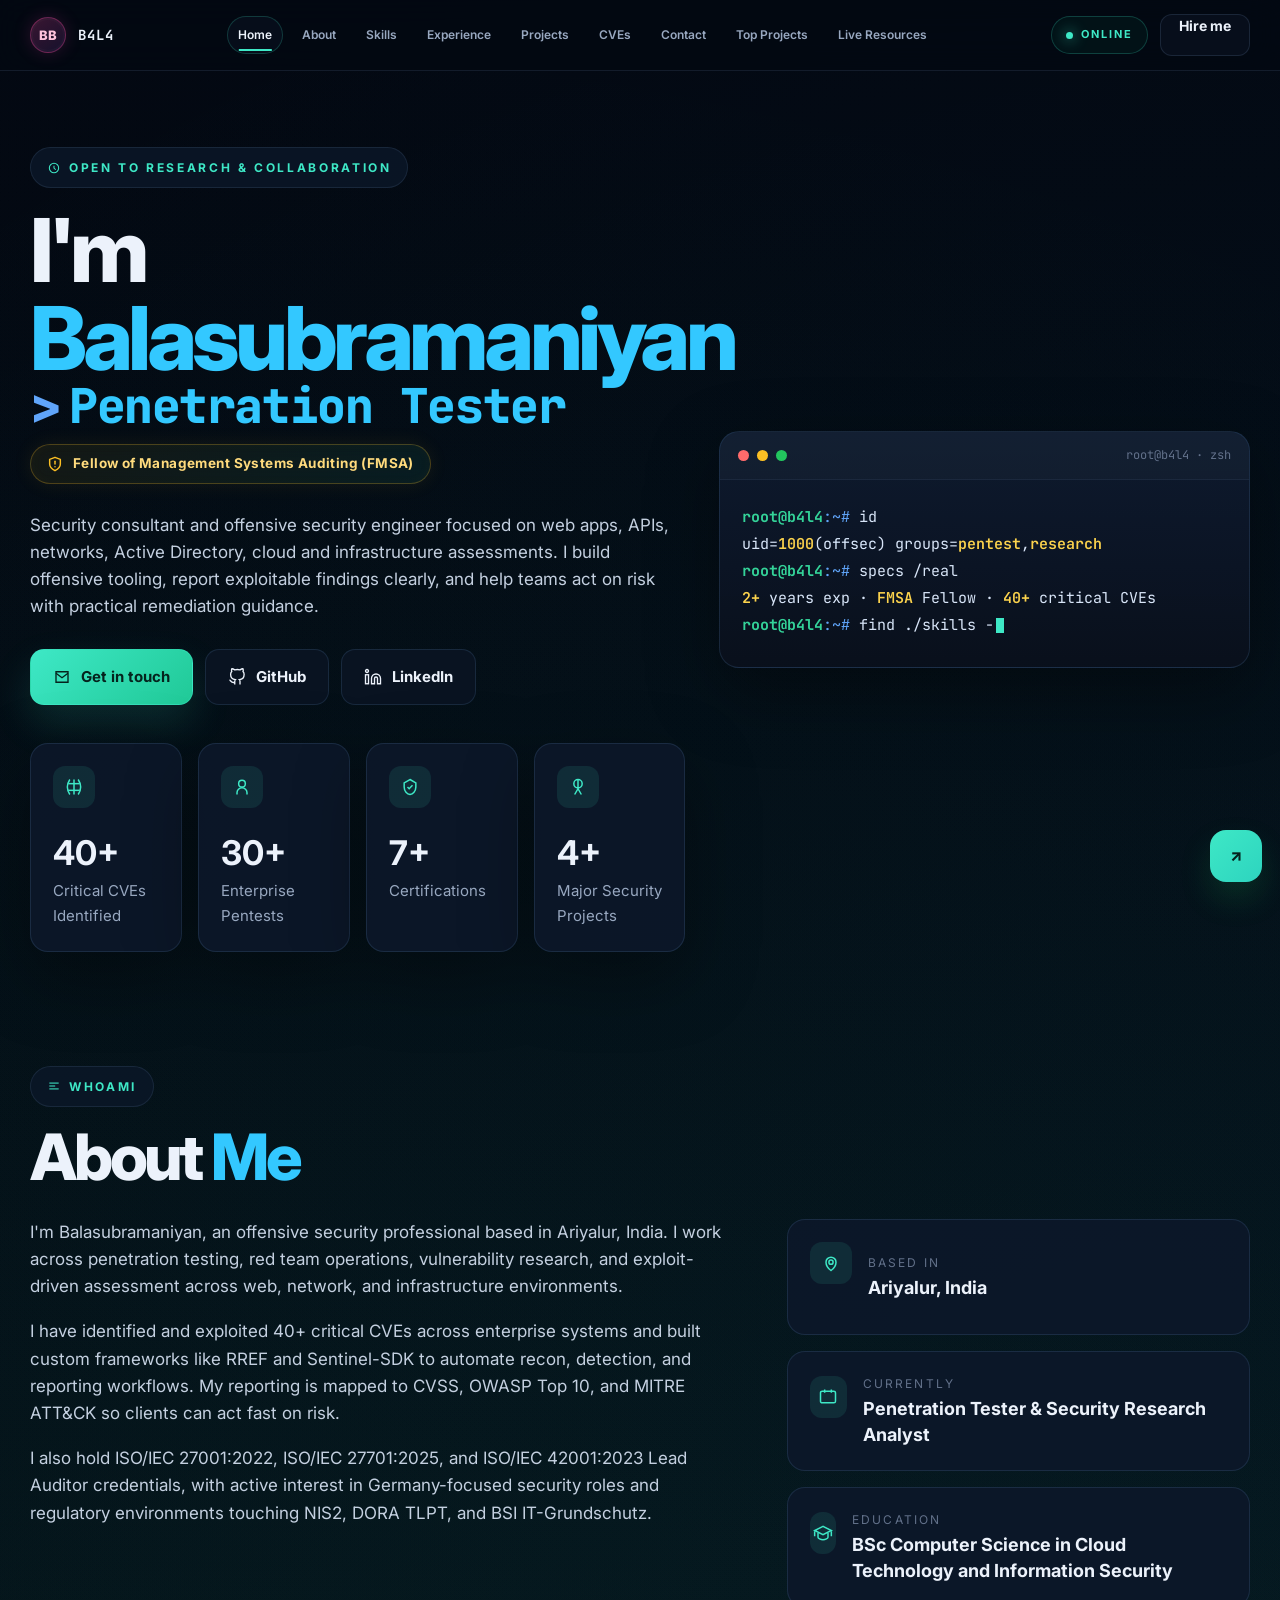
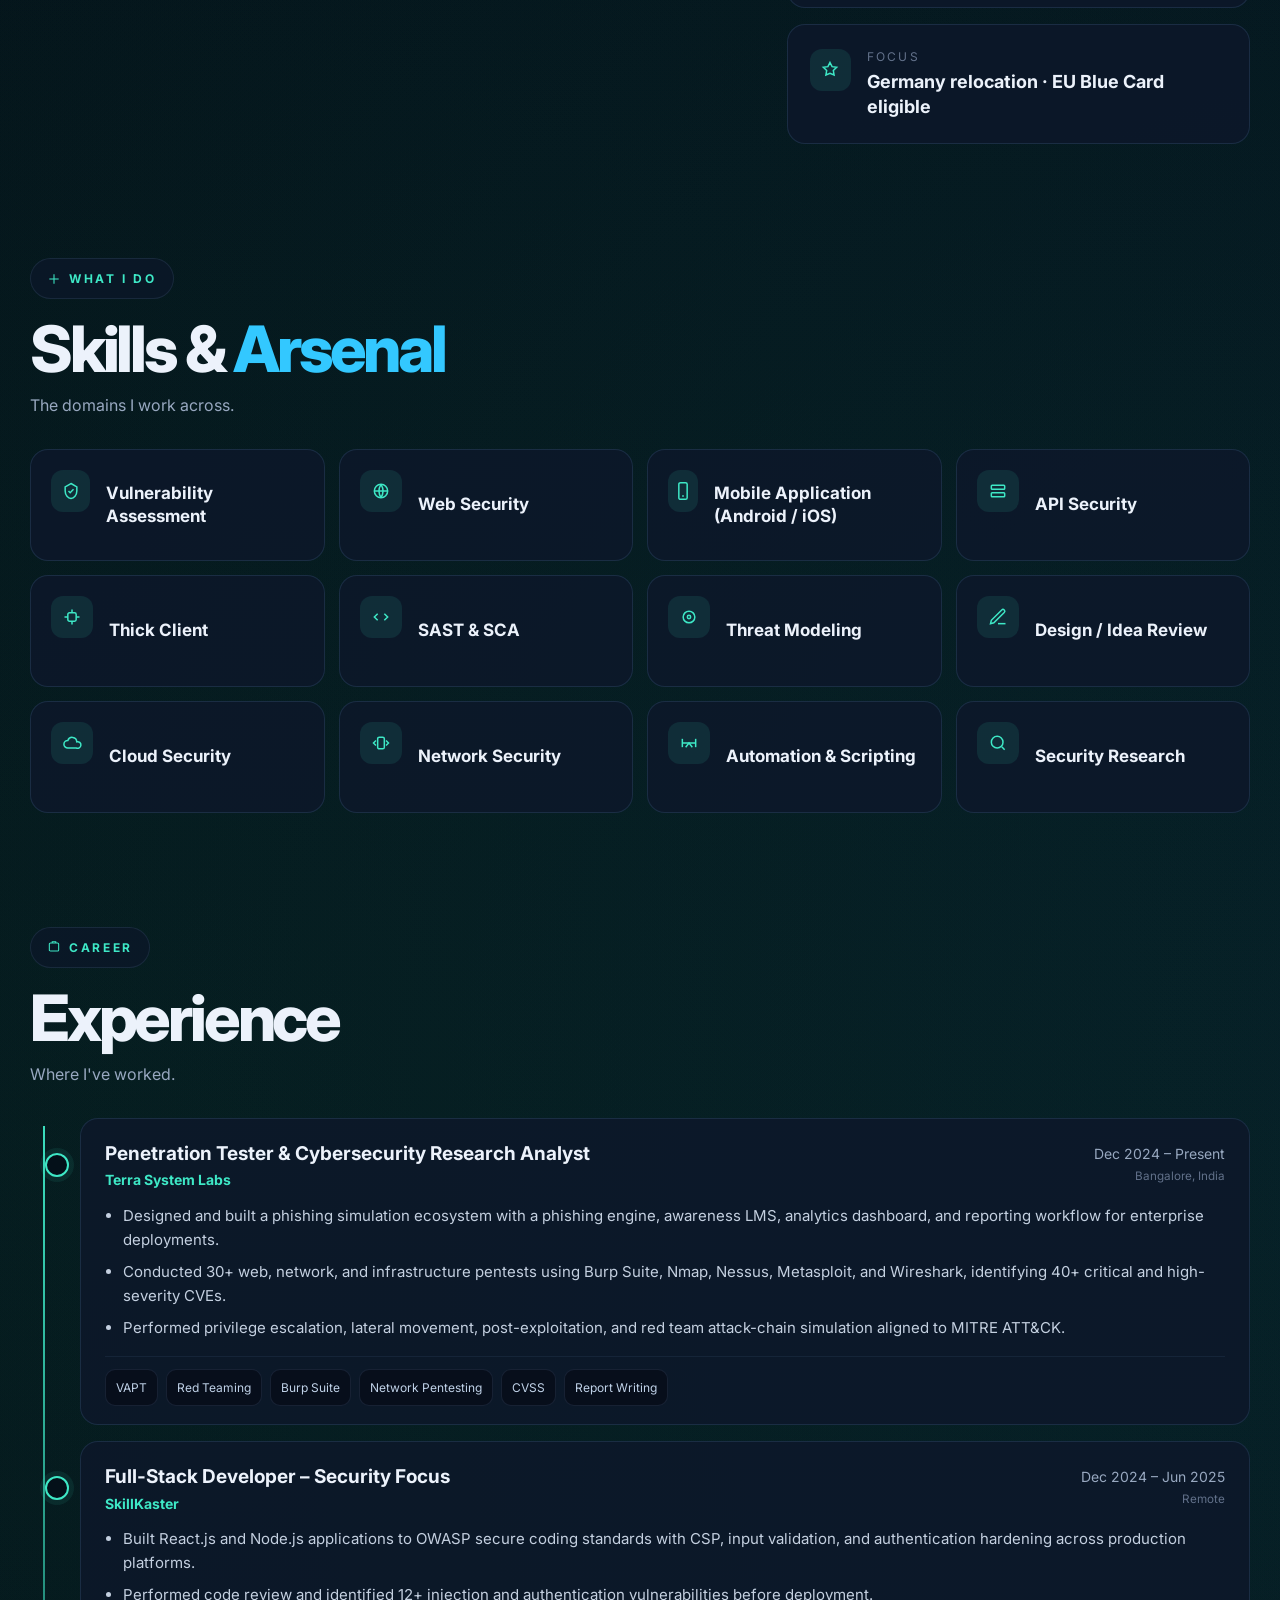
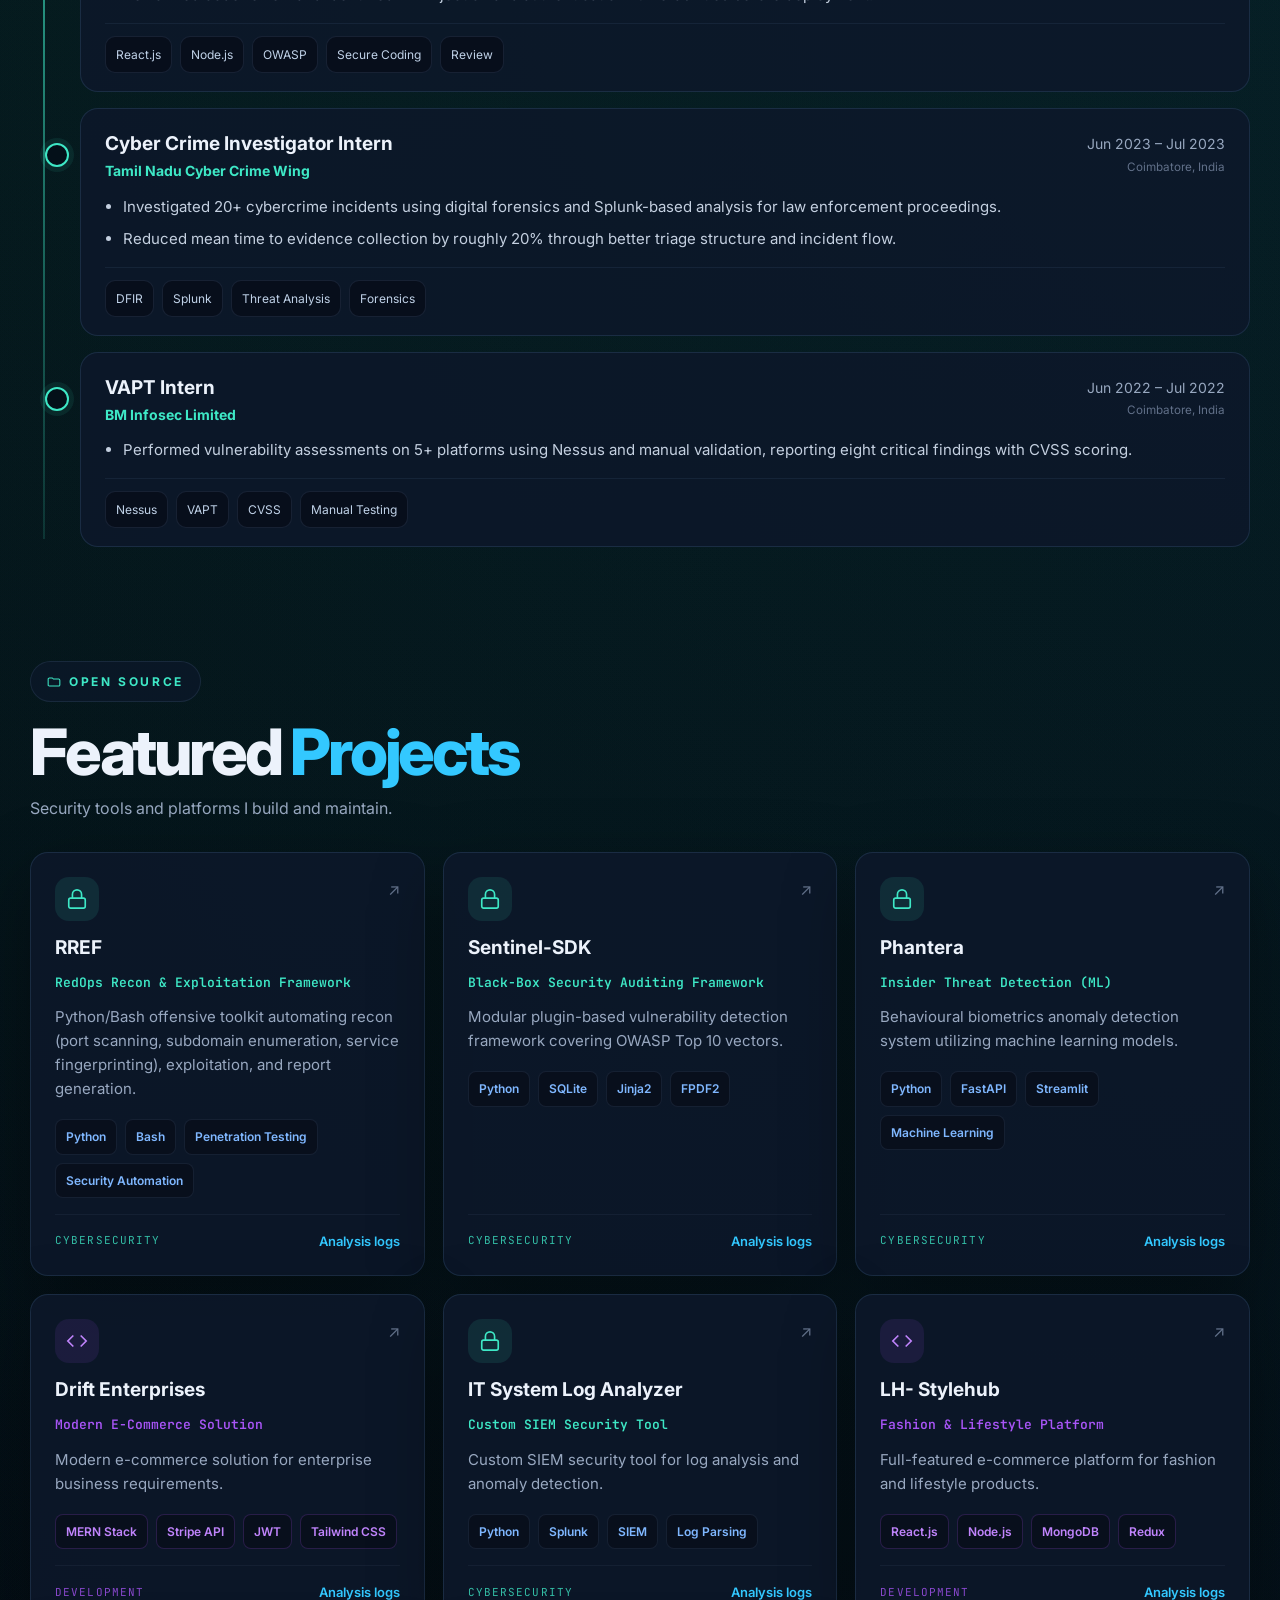
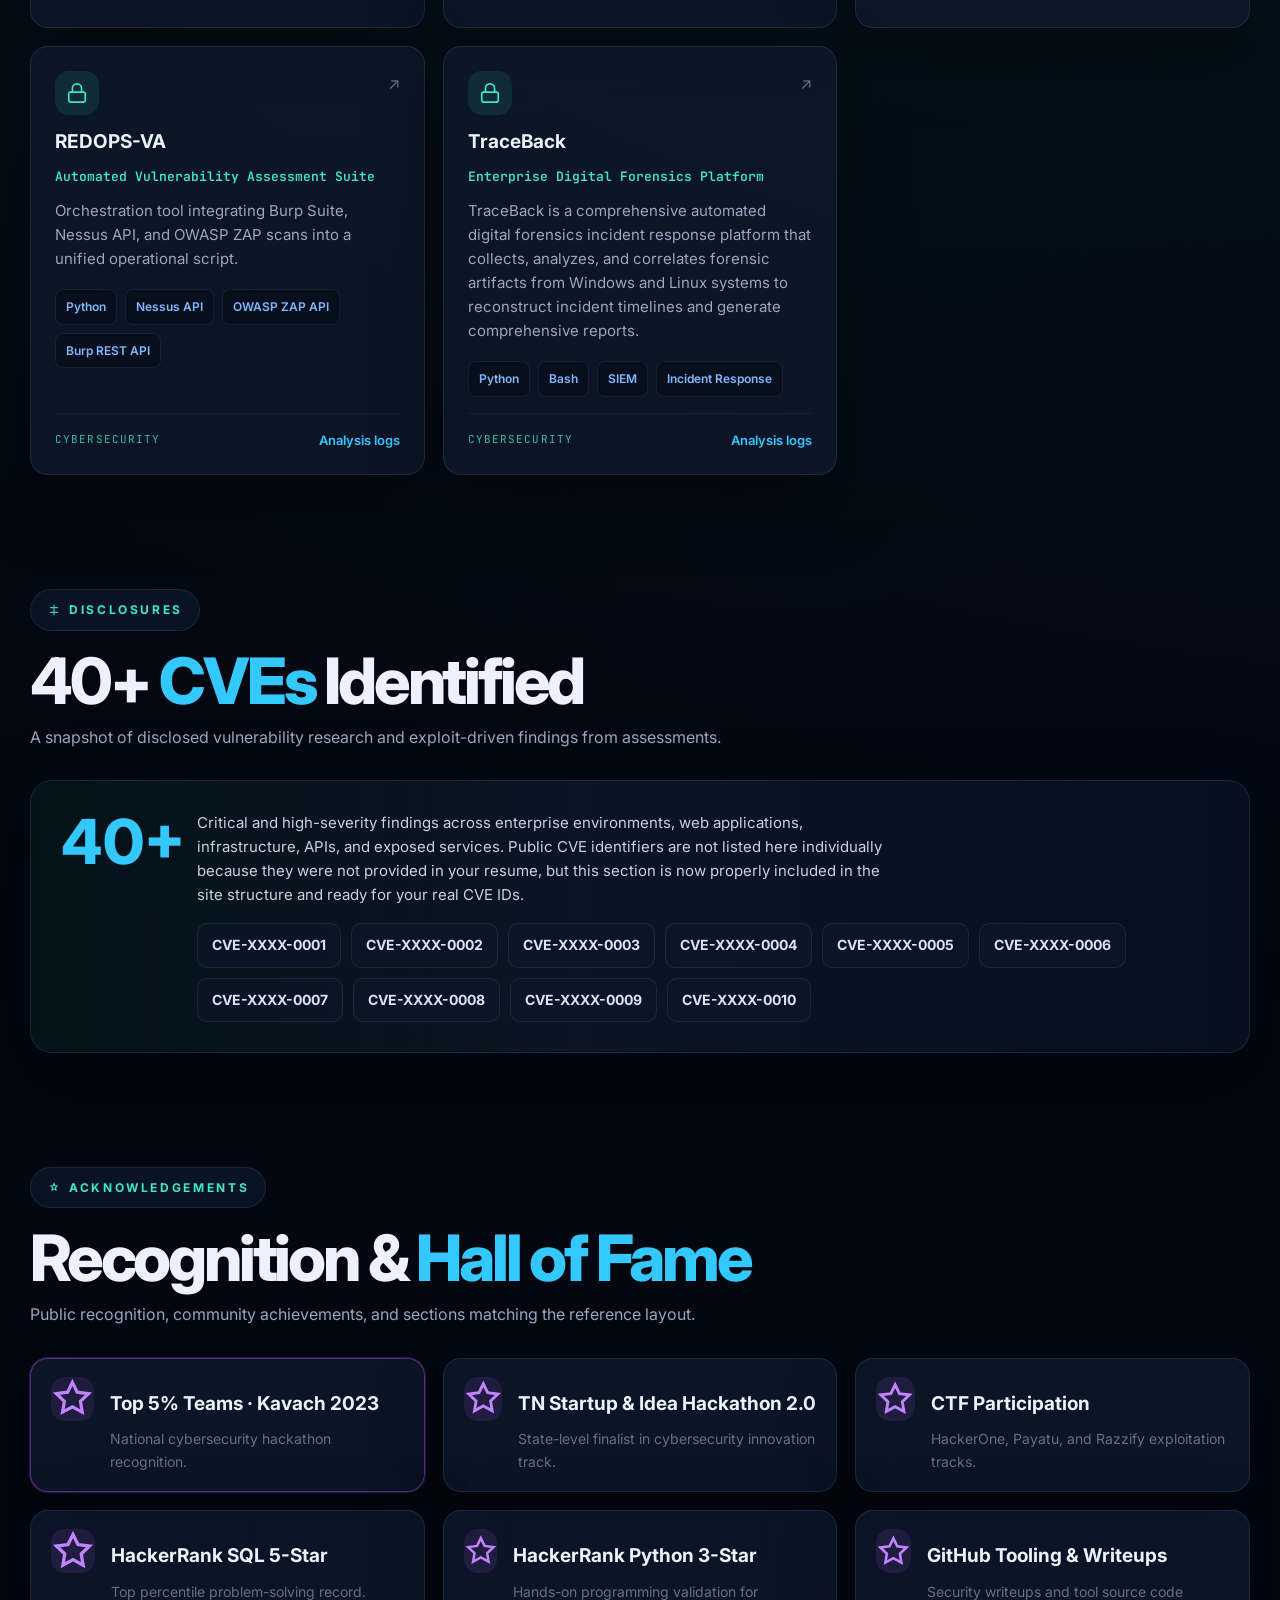
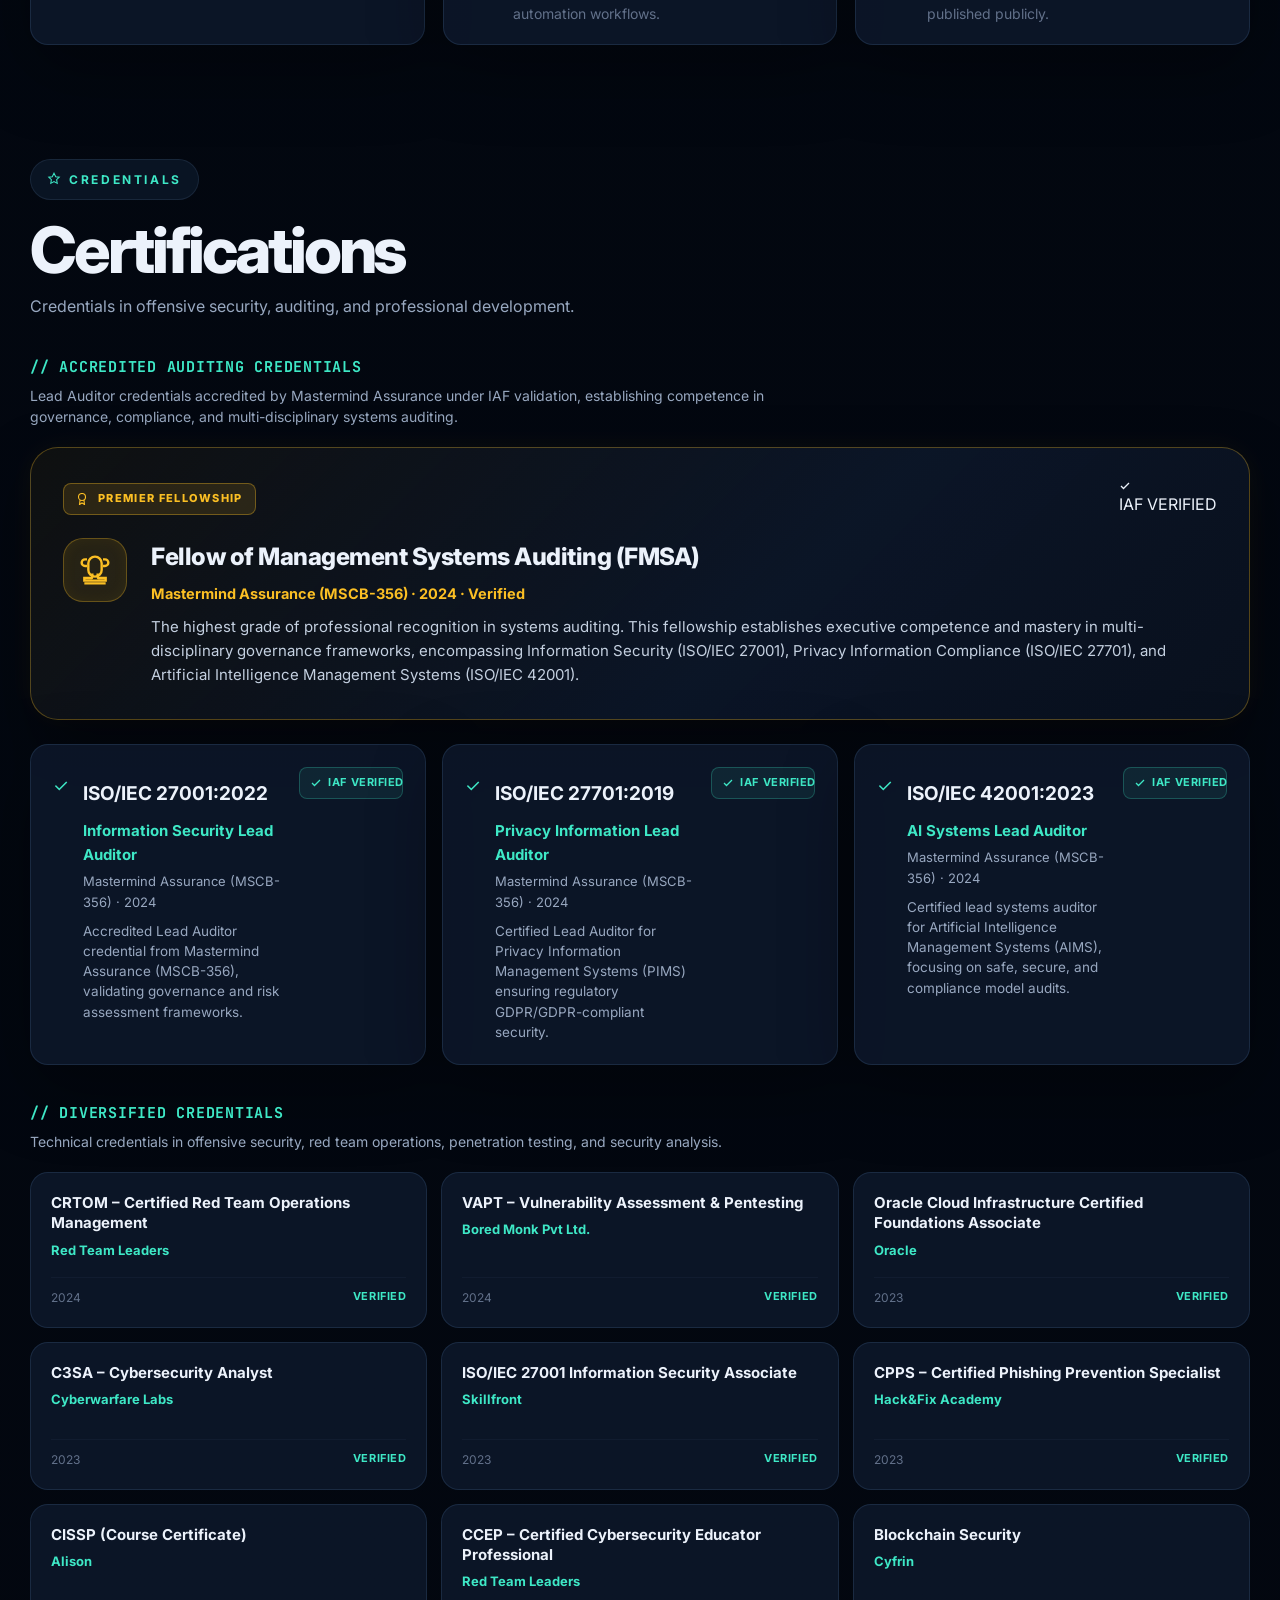
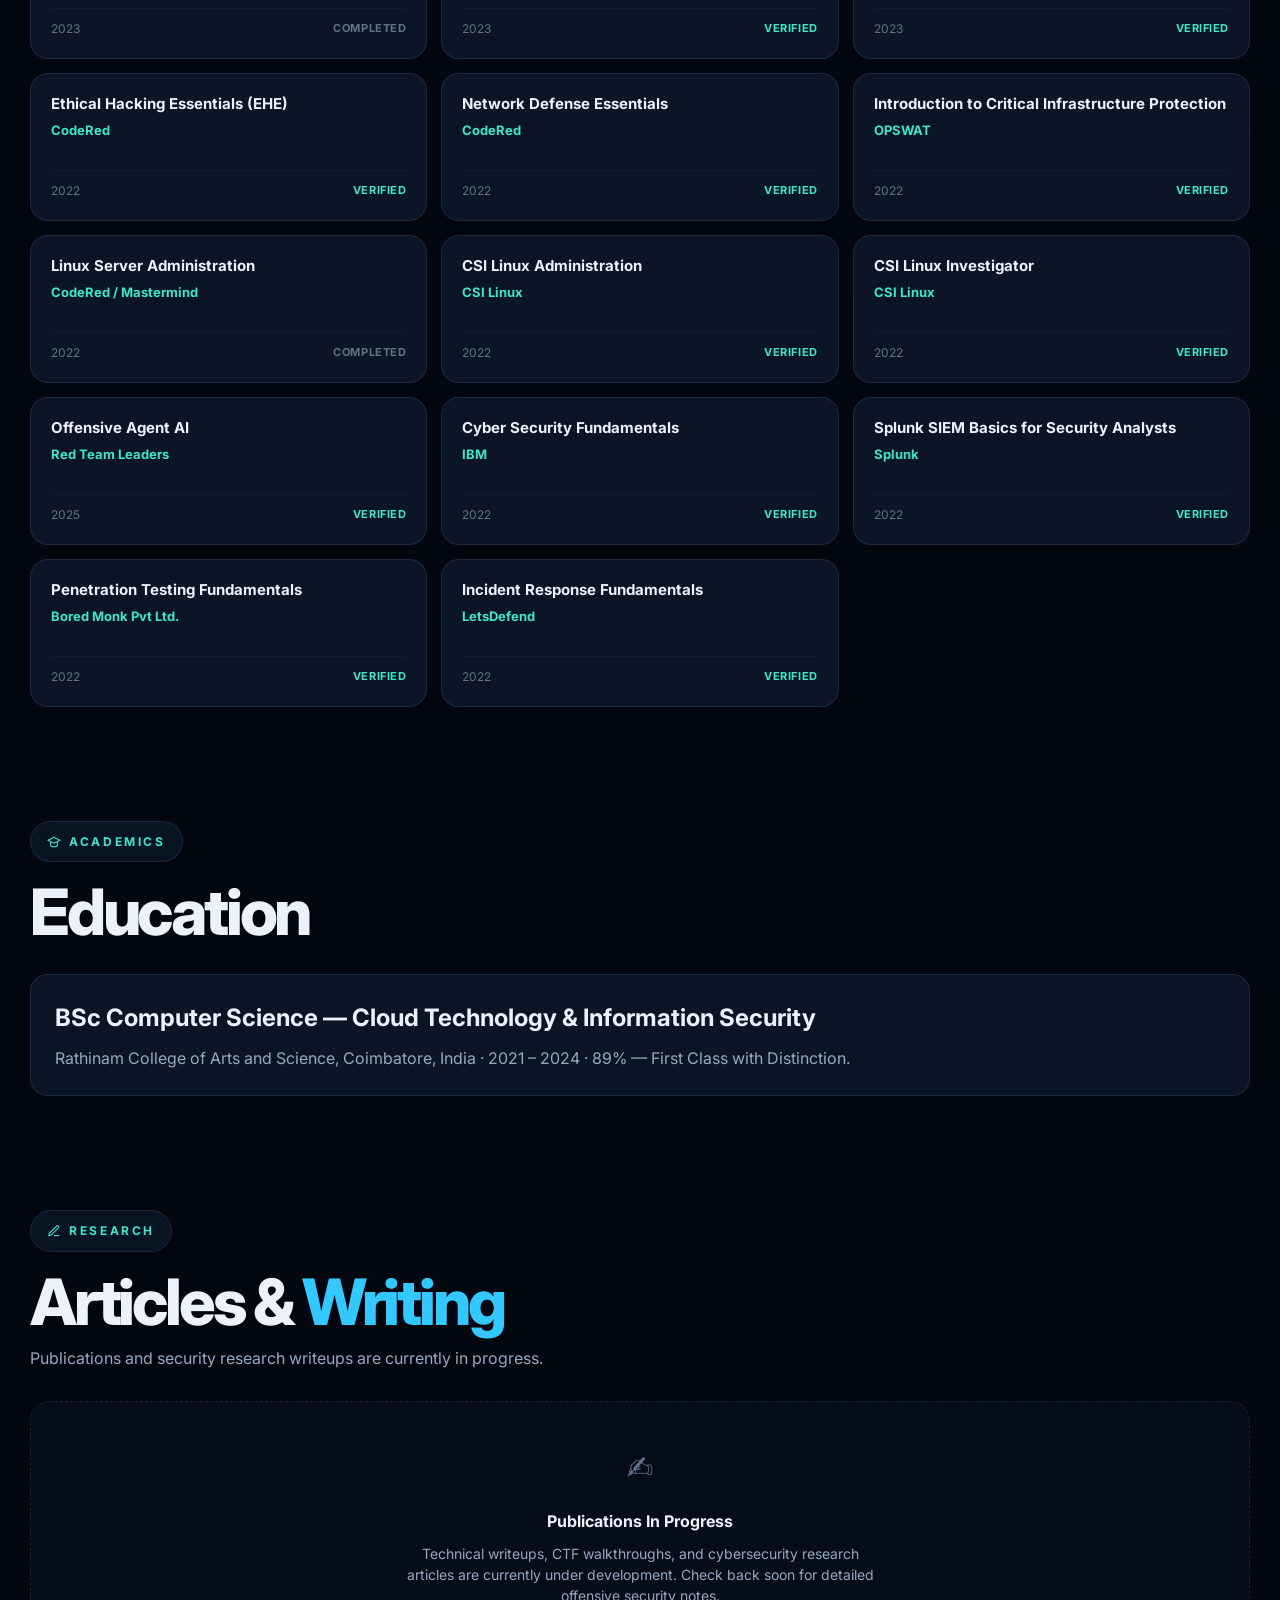
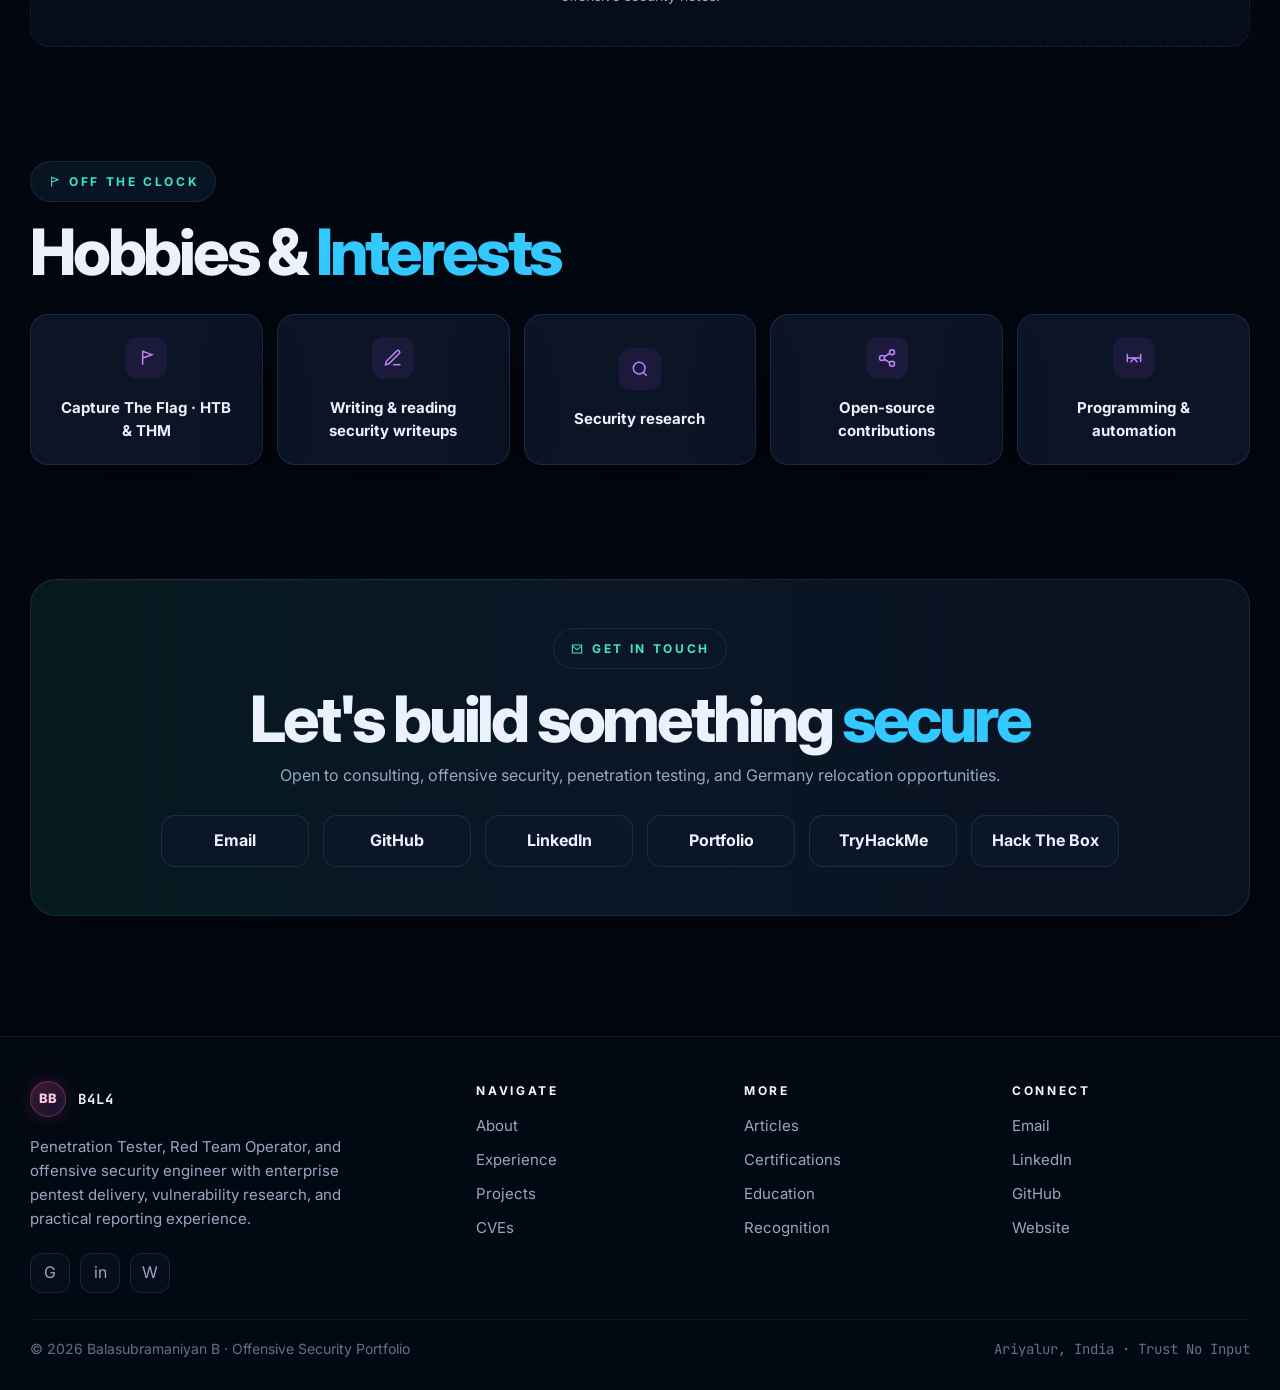
==== commit cb9aa89f: "chore: update email address to balasubramaniyanbalaiya@gmail.com and merge untracked pdf from backup" ====
--- a/index.html
+++ b/index.html
@@ -2666,7 +2666,7 @@
         <h2>Let's build something <span class="accent">secure</span></h2>
         <p>Open to consulting, offensive security, penetration testing, and Germany relocation opportunities.</p>
         <div class="contact-links">
-          <a href="mailto:balasubramaniyan9760@gmail.com">Email</a>
+          <a href="mailto:balasubramaniyanbalaiya@gmail.com">Email</a>
           <a href="https://github.com/BALASUBRAMANIYANB" target="_blank" rel="noopener noreferrer">GitHub</a>
           <a href="https://www.linkedin.com/in/balasubramaniyanbb/" target="_blank" rel="noopener noreferrer">LinkedIn</a>
           <a href="https://balasubramaniyanb.netlify.app/" target="_blank" rel="noopener noreferrer">Portfolio</a>
@@ -2707,7 +2707,7 @@
         </div>
         <div class="footer-col">
           <h4>Connect</h4>
-          <a href="mailto:balasubramaniyan9760@gmail.com">Email</a>
+          <a href="mailto:balasubramaniyanbalaiya@gmail.com">Email</a>
           <a href="https://www.linkedin.com/in/balasubramaniyanbb/" target="_blank" rel="noopener noreferrer">LinkedIn</a>
           <a href="https://github.com/BALASUBRAMANIYANB" target="_blank" rel="noopener noreferrer">GitHub</a>
           <a href="https://balasubramaniyanb.netlify.app/" target="_blank" rel="noopener noreferrer">Website</a>
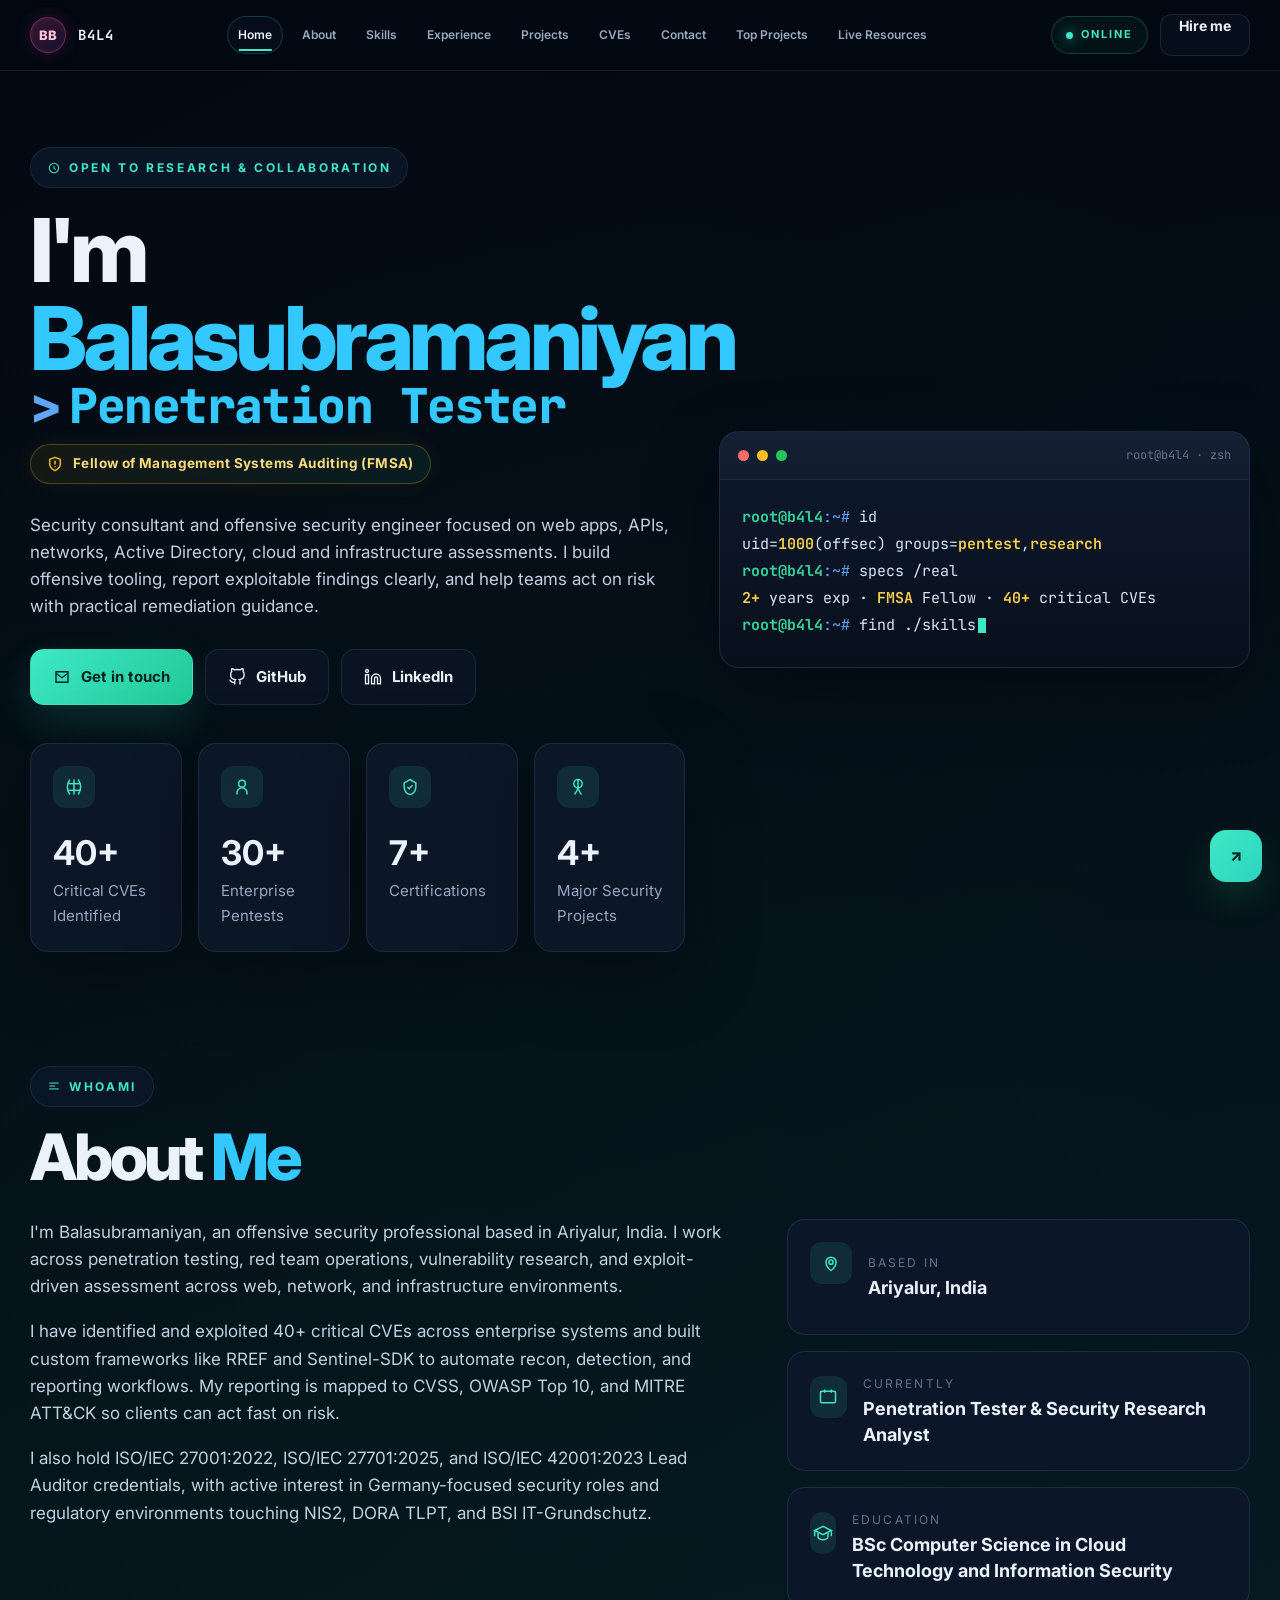
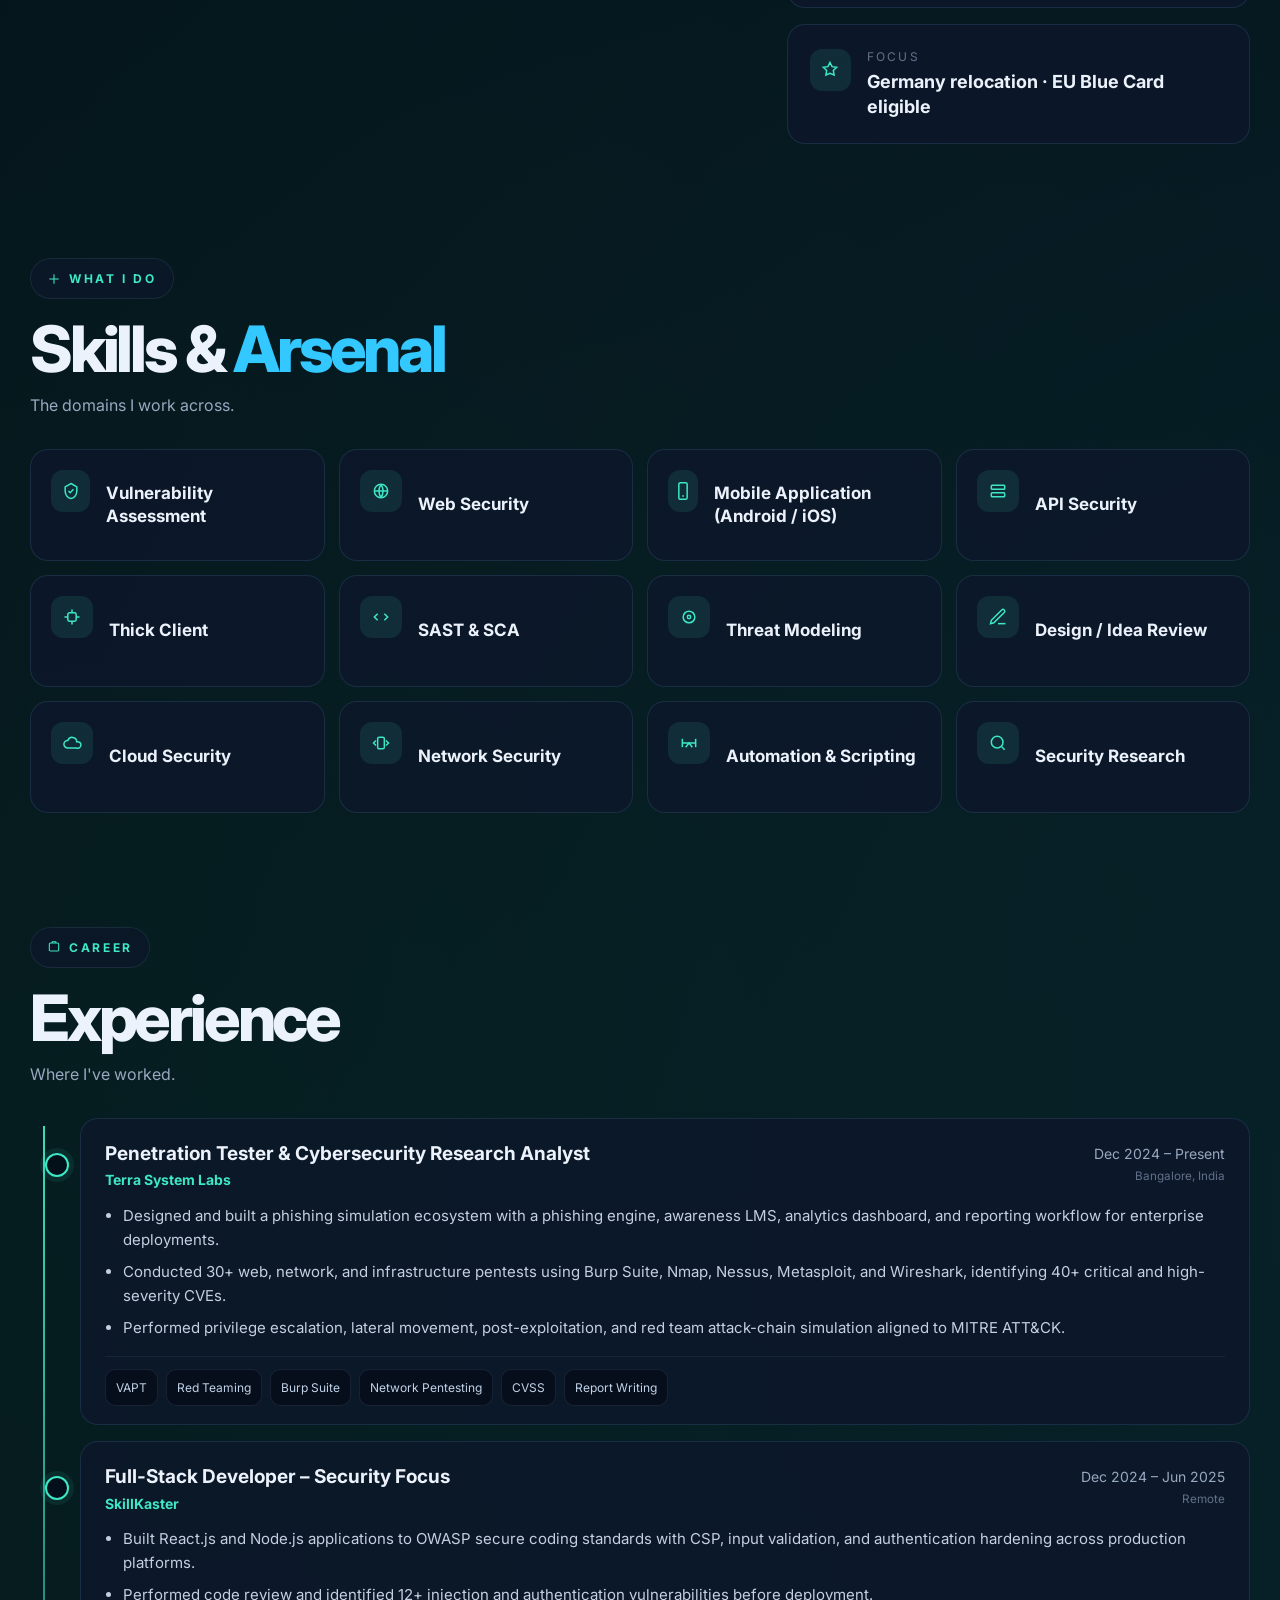
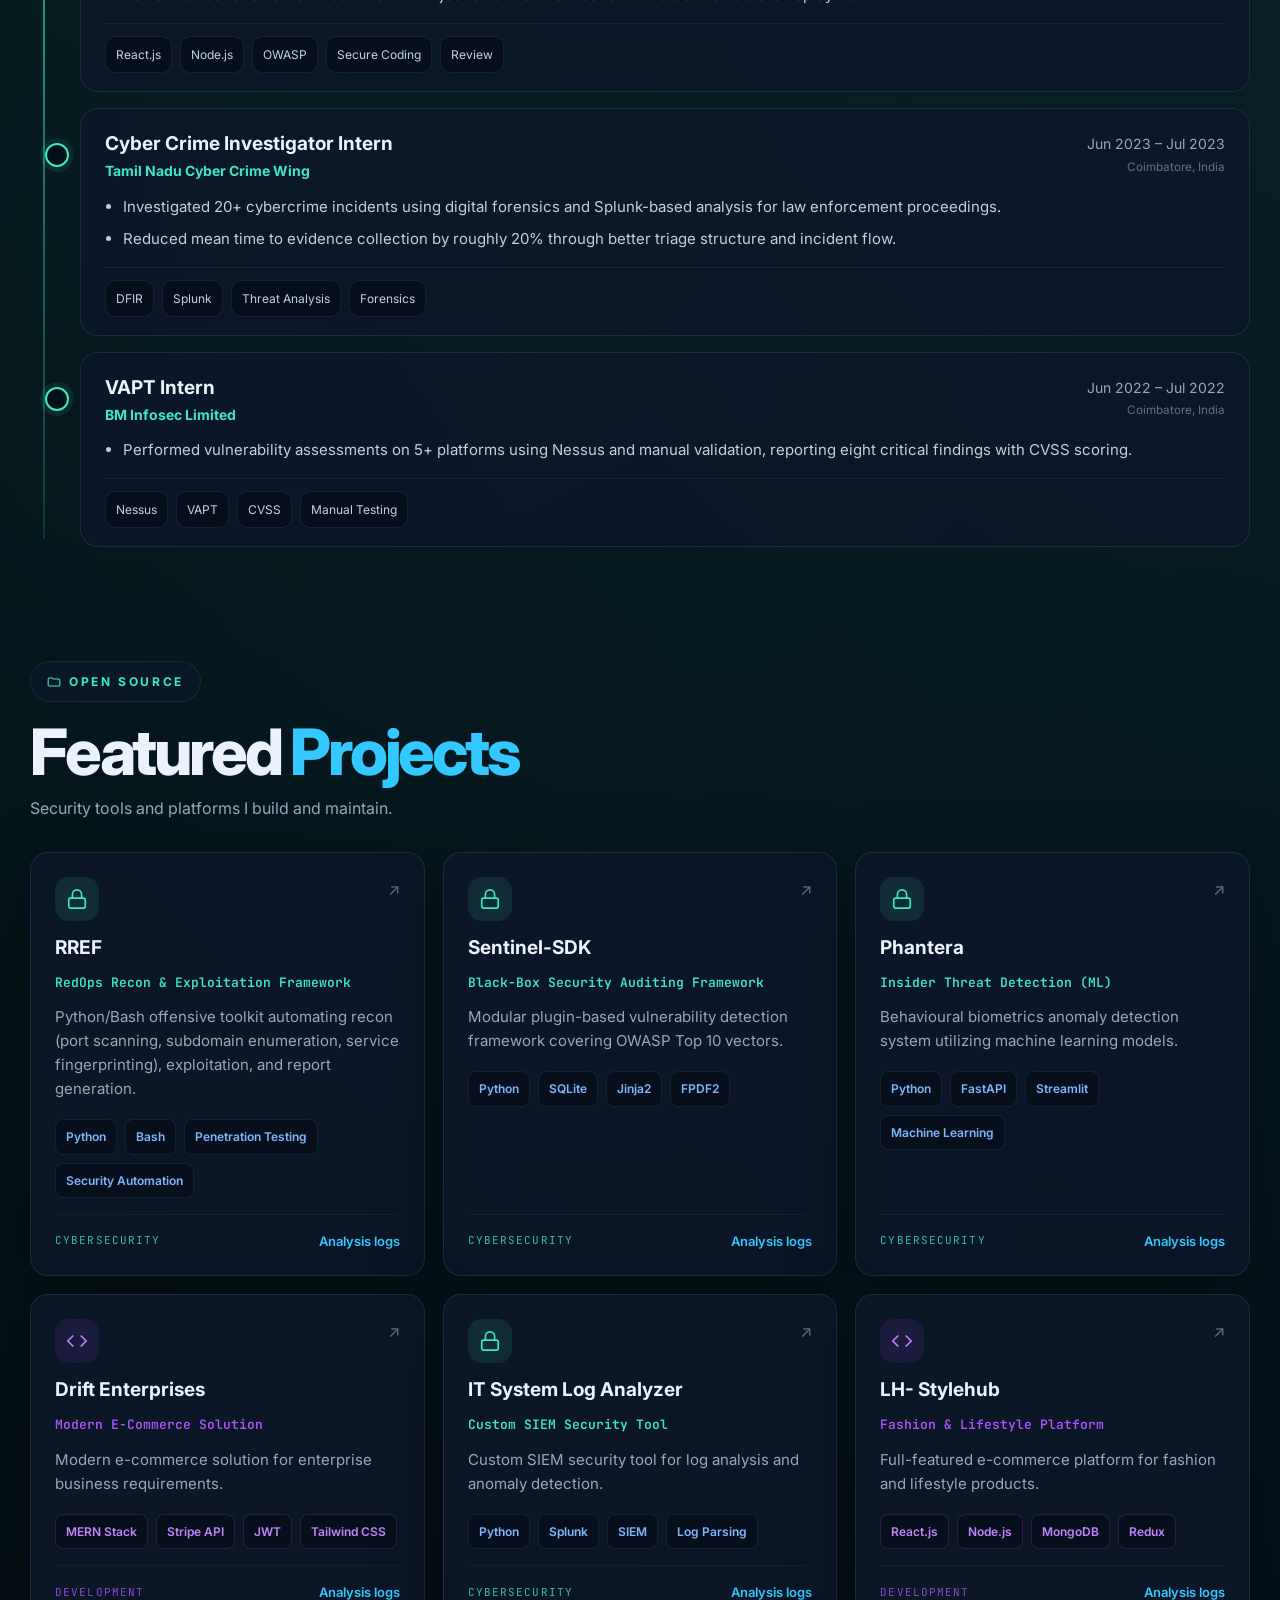
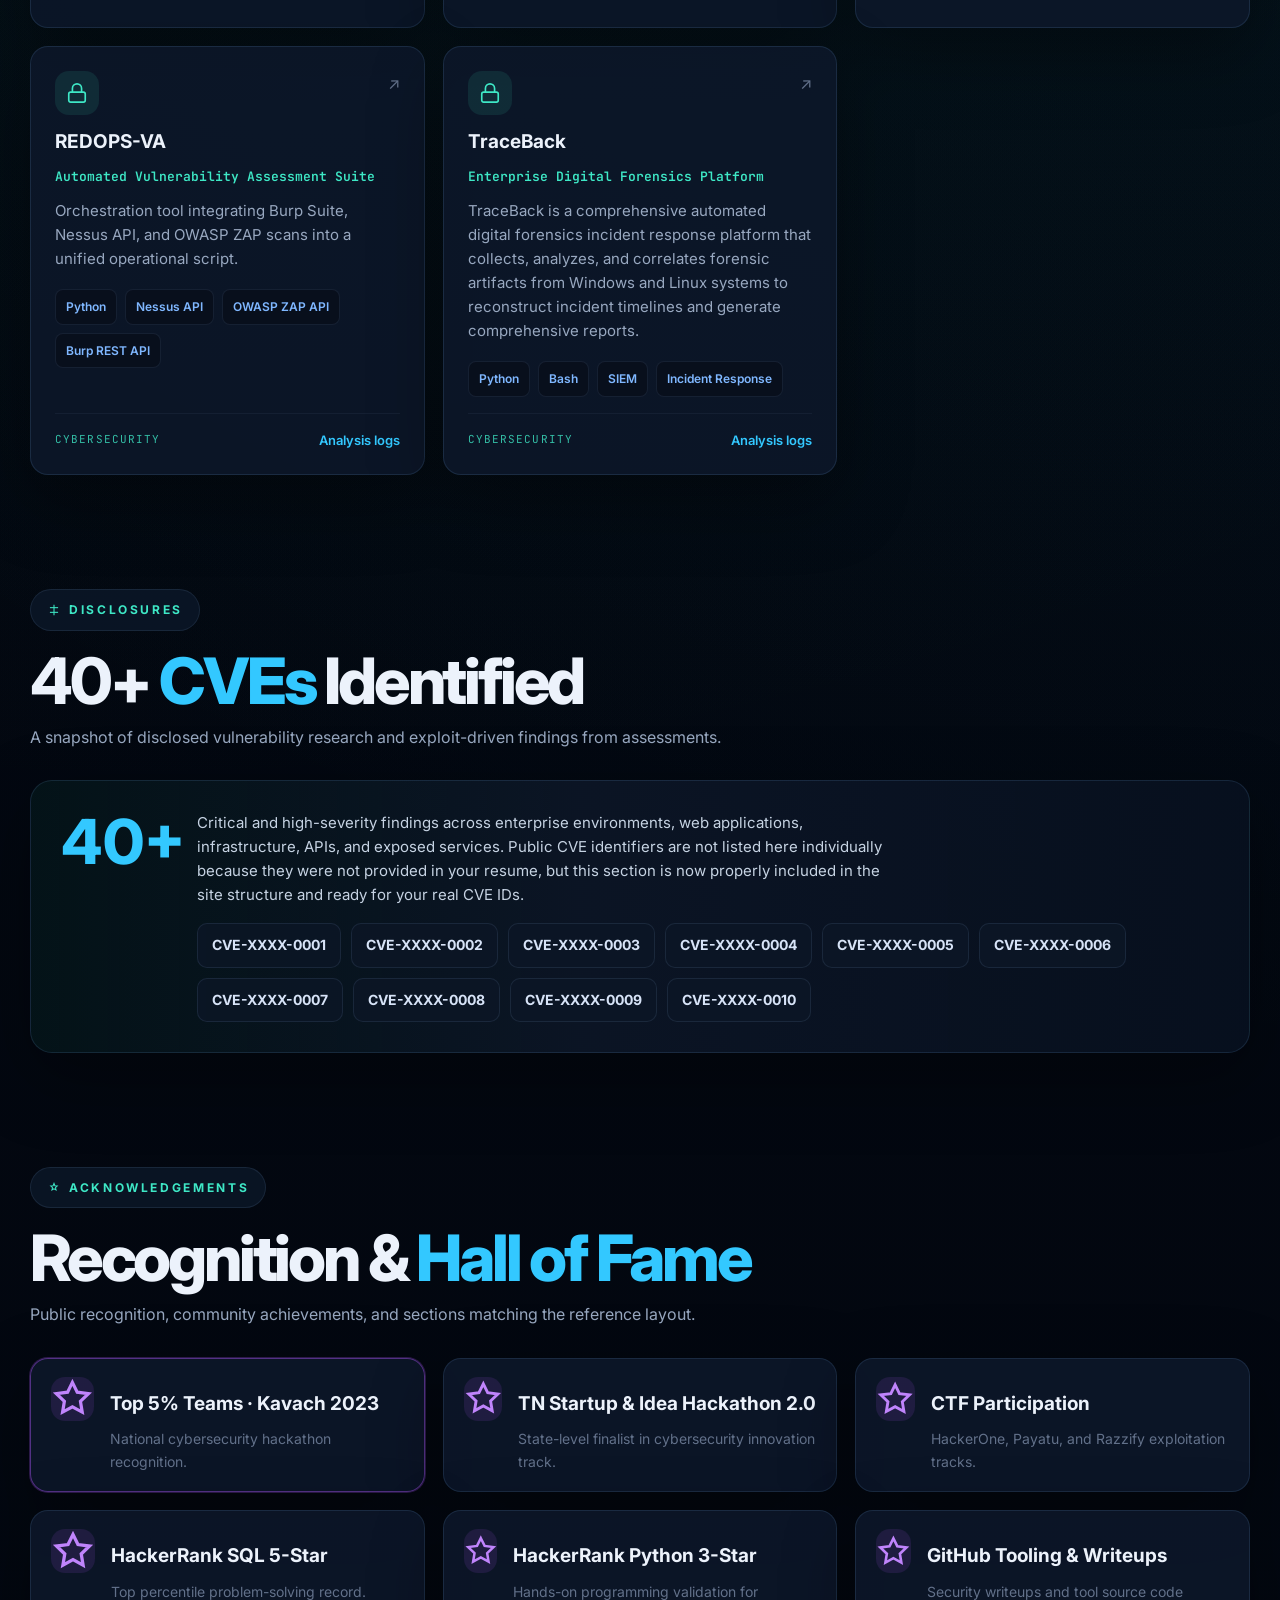
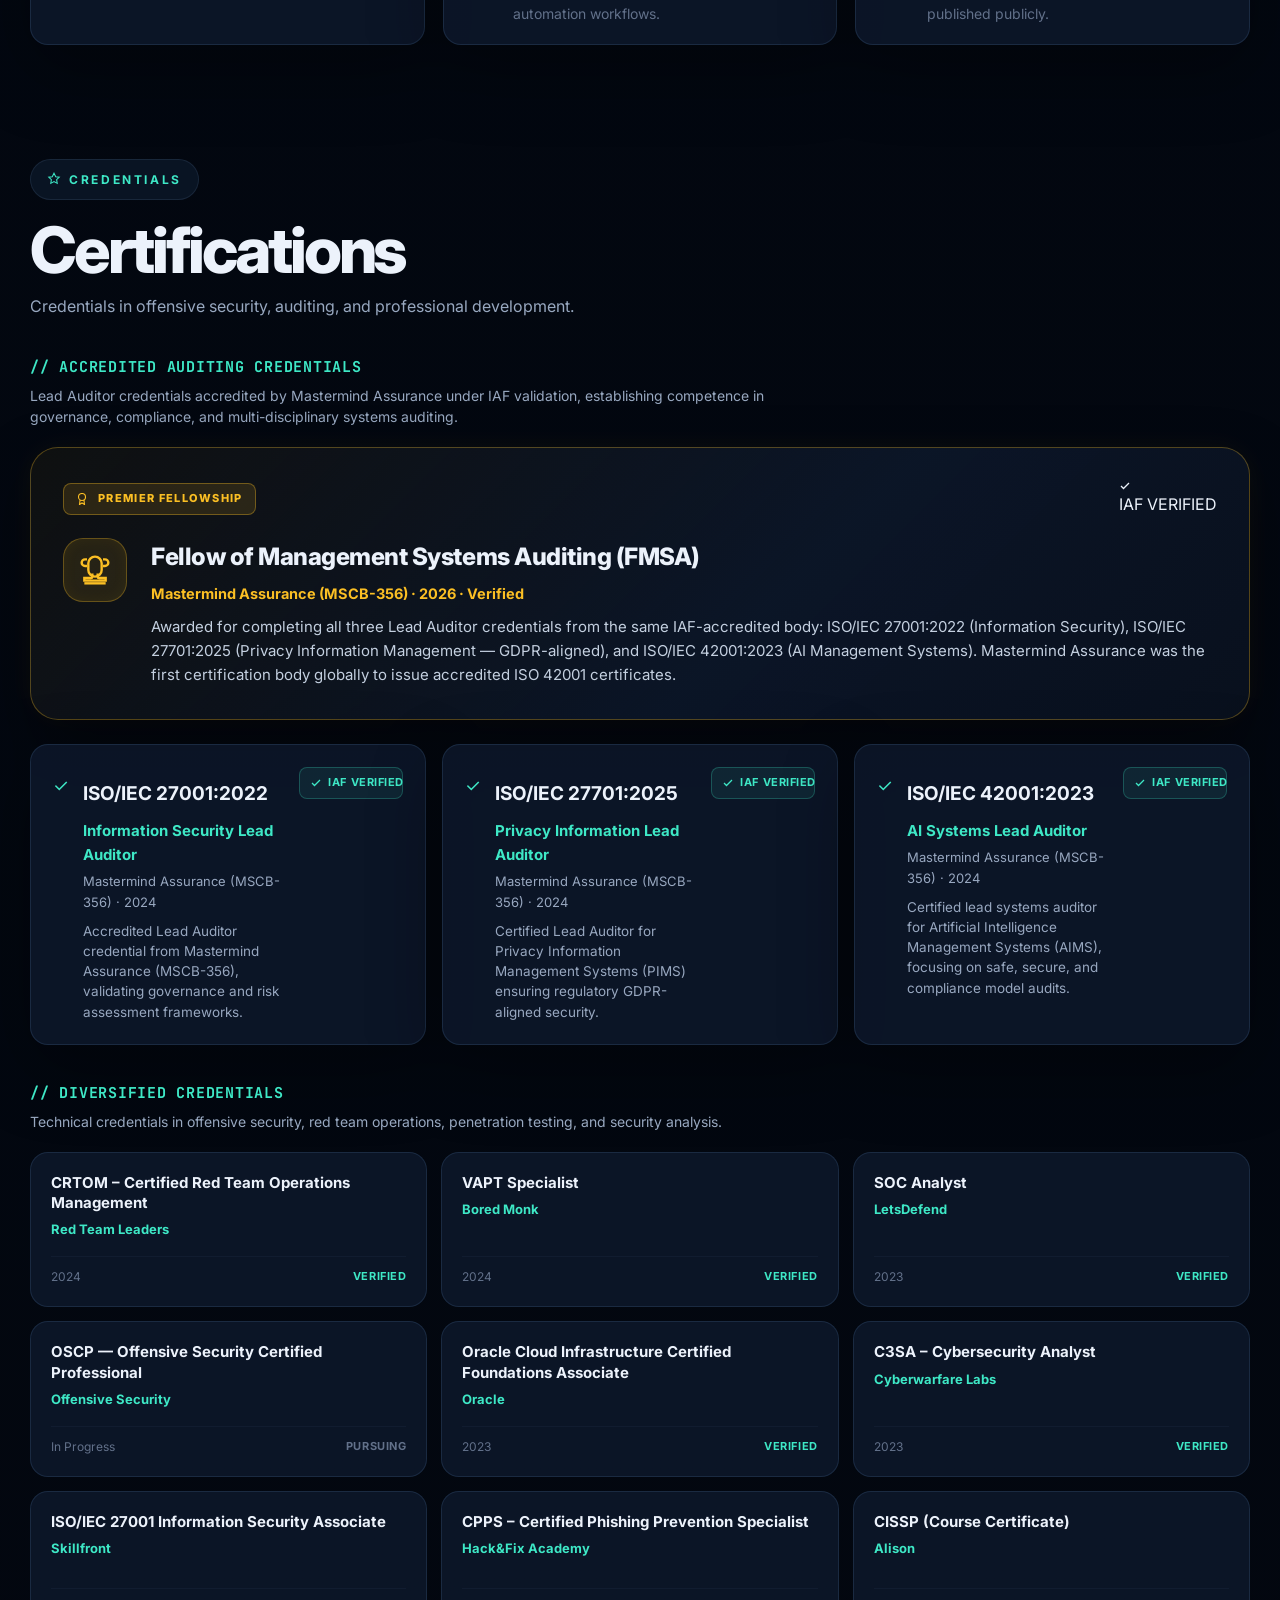
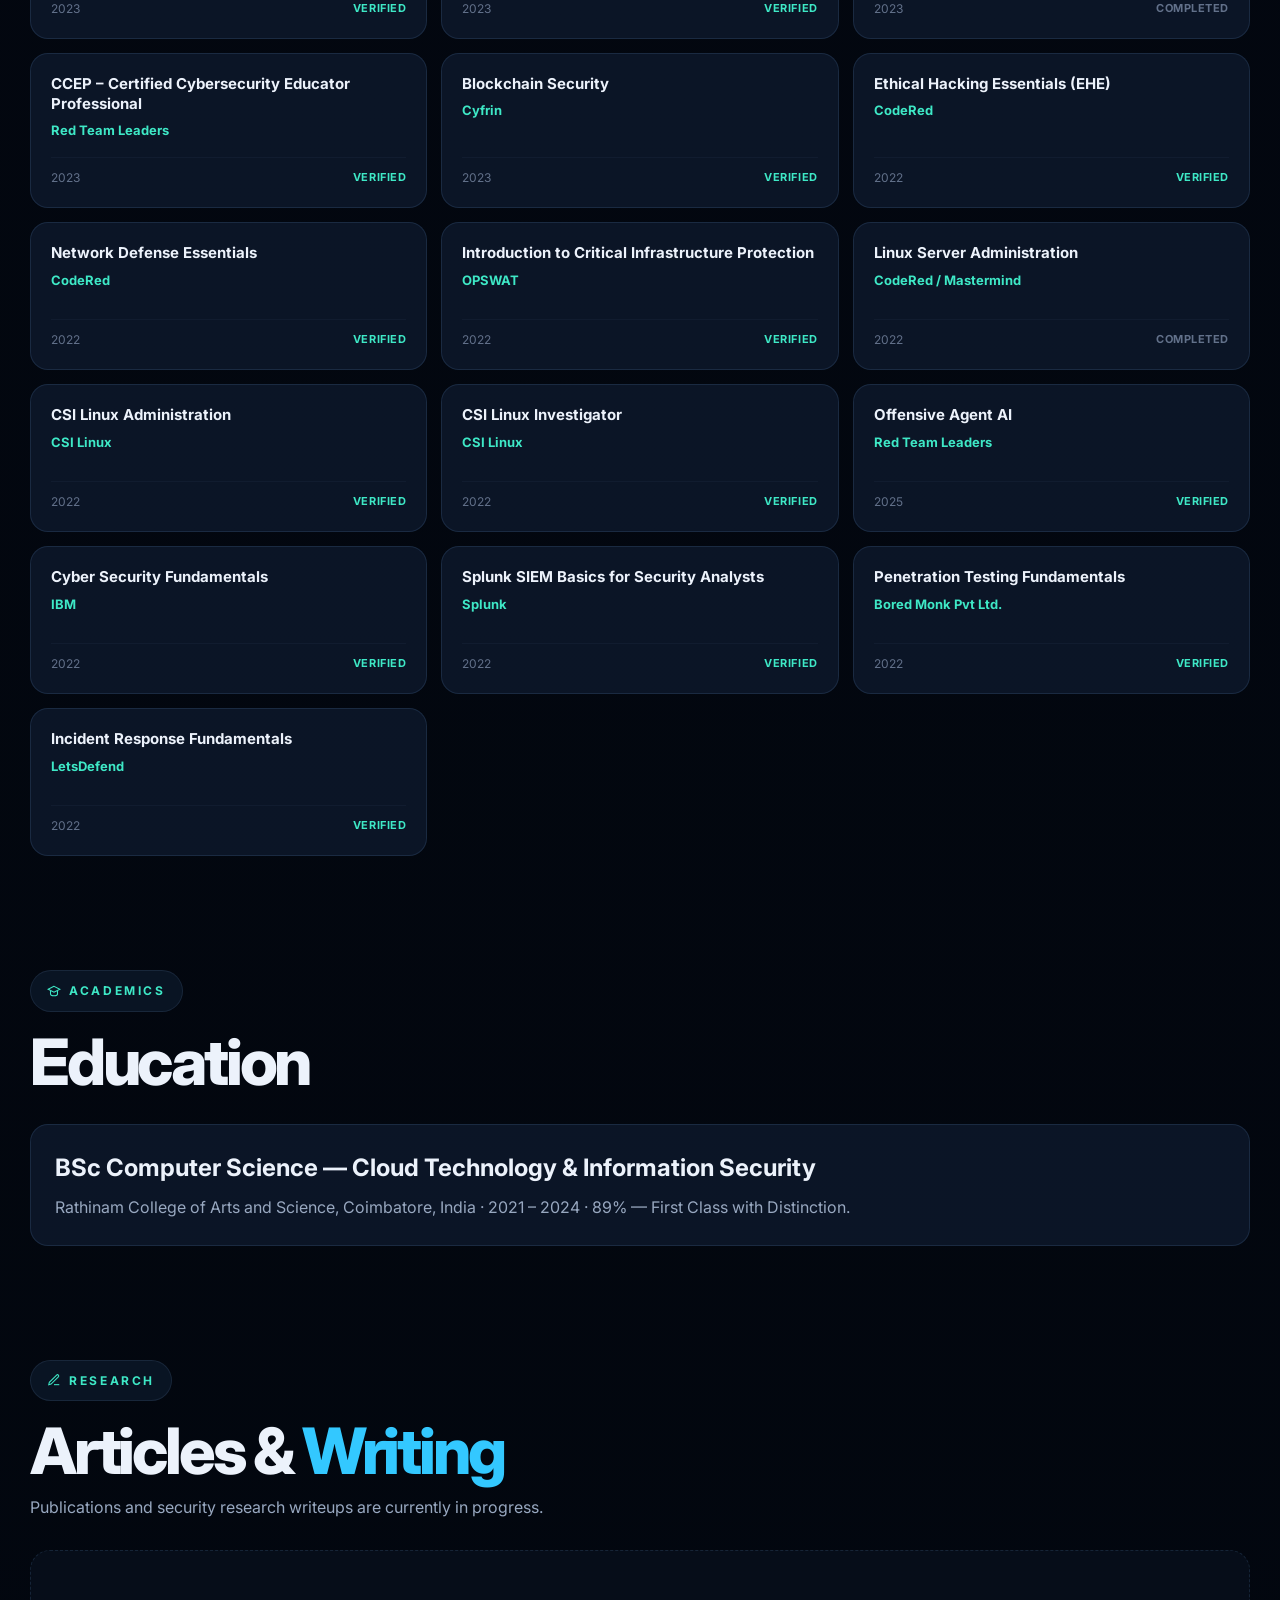
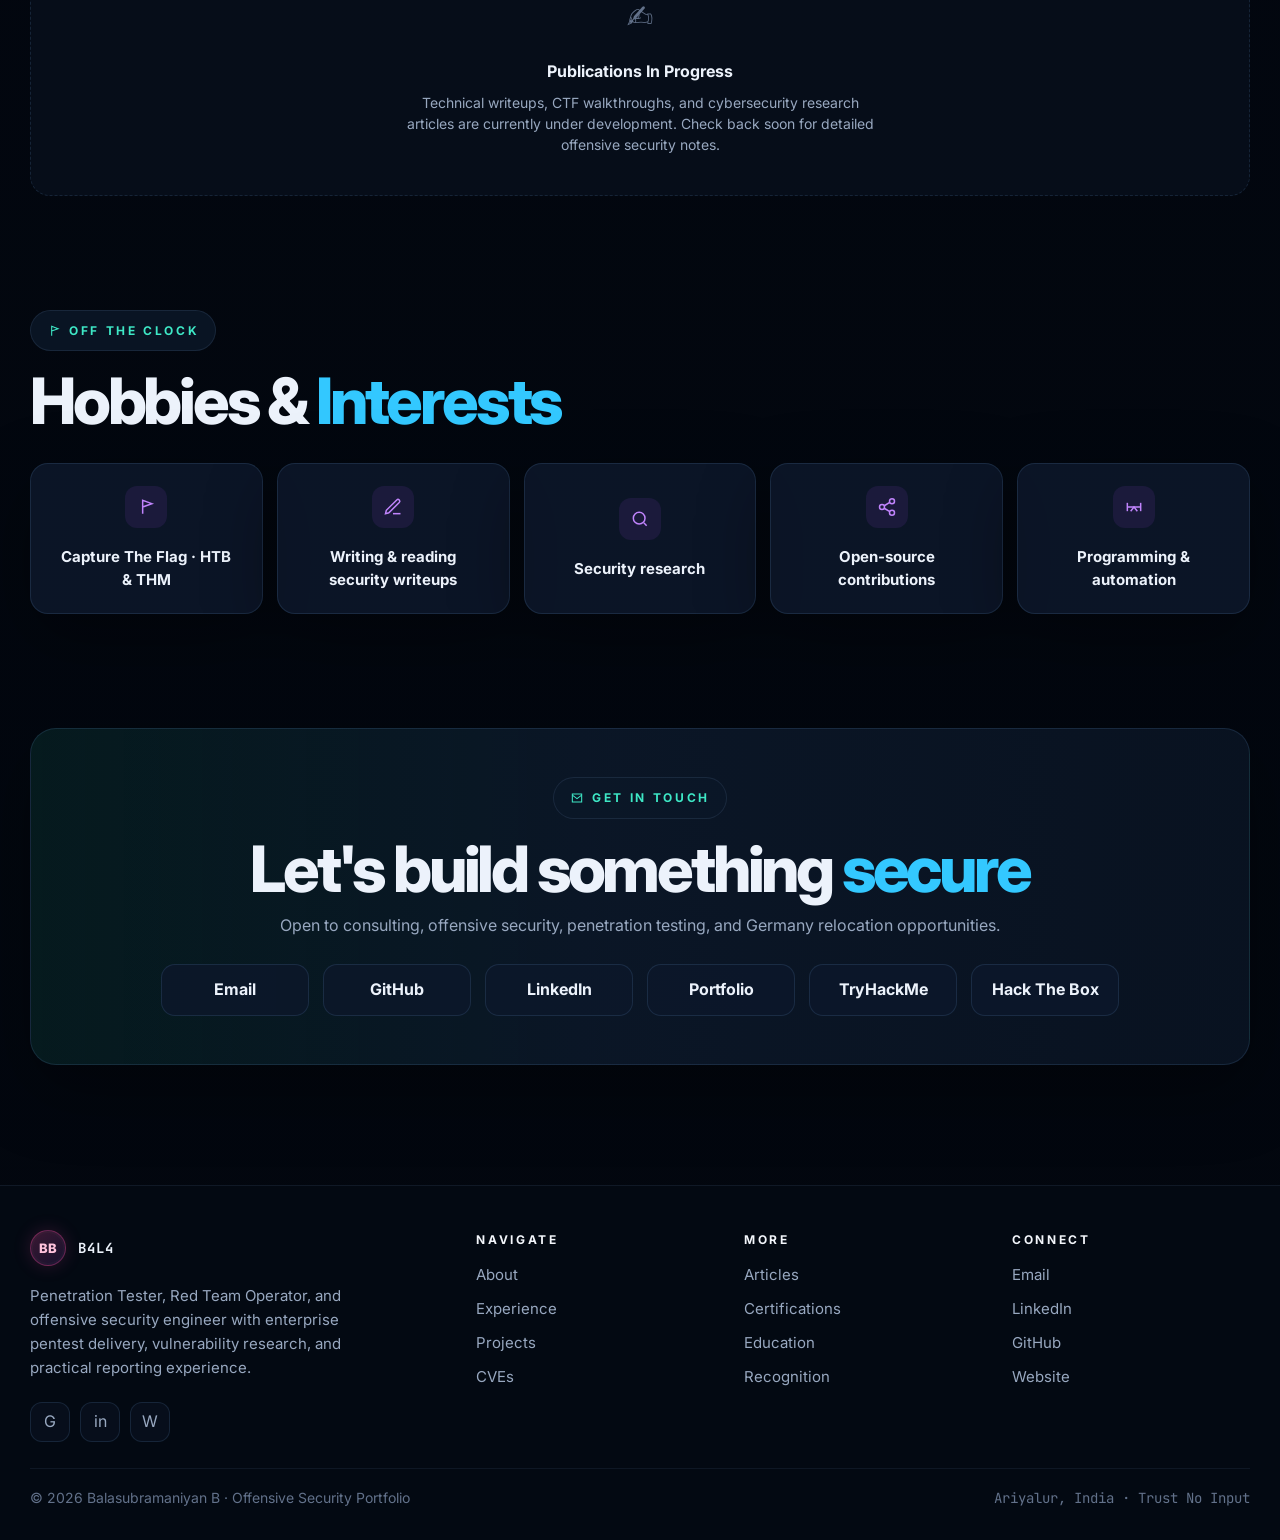
==== commit 386027e7: "chore: add and update certifications (FMSA, ISO/IEC 27701:2025, VAPT Specialist, SOC Analyst, OSCP)" ====
--- a/index.html
+++ b/index.html
@@ -1518,15 +1518,18 @@
         flex-direction: column;
         gap: 16px;
       }
+
       .fmsa-large-icon {
         width: 52px;
         height: 52px;
         border-radius: 16px;
       }
+
       .fmsa-large-icon svg {
         width: 26px;
         height: 26px;
       }
+
       .fmsa-details h3 {
         font-size: 20px;
       }
@@ -1575,9 +1578,10 @@
           <h2 class="section-title"
             style="font-size: clamp(1.7rem, 4vw, 3rem); margin-top: 0; margin-bottom: 0; letter-spacing: -0.03em;"><span
               class="sym">&gt;</span> <span class="accent mono">Penetration Tester</span></h2>
-          
+
           <div class="fmsa-hero-badge reveal reveal-delay-1">
-            <svg viewBox="0 0 24 24" fill="none" stroke="currentColor" stroke-width="2.2" stroke-linecap="round" stroke-linejoin="round">
+            <svg viewBox="0 0 24 24" fill="none" stroke="currentColor" stroke-width="2.2" stroke-linecap="round"
+              stroke-linejoin="round">
               <path d="M12 22s8-4 8-10V5l-8-3-8 3v7c0 6 8 10 8 10z"></path>
               <path d="M12 8v4"></path>
               <path d="M12 16h.01"></path>
@@ -1606,7 +1610,8 @@
               </svg>
               GitHub
             </a>
-            <a class="btn" href="https://www.linkedin.com/in/balasubramaniyanbb/" target="_blank" rel="noopener noreferrer">
+            <a class="btn" href="https://www.linkedin.com/in/balasubramaniyanbb/" target="_blank"
+              rel="noopener noreferrer">
               <svg viewBox="0 0 24 24" fill="none" stroke="currentColor" stroke-width="1.8">
                 <path d="M16 8a6 6 0 0 1 6 6v7h-4v-7a2 2 0 0 0-4 0v7h-4v-7a6 6 0 0 1 6-6z"></path>
                 <rect x="2" y="9" width="4" height="12"></rect>
@@ -1947,8 +1952,10 @@
             <div class="external">↗</div>
           </div>
           <h3>RREF</h3>
-          <p style="font-size: 13px; color: var(--teal); font-weight: 600; margin-bottom: 12px;" class="mono">RedOps Recon &amp; Exploitation Framework</p>
-          <p>Python/Bash offensive toolkit automating recon (port scanning, subdomain enumeration, service fingerprinting), exploitation, and report generation.</p>
+          <p style="font-size: 13px; color: var(--teal); font-weight: 600; margin-bottom: 12px;" class="mono">RedOps
+            Recon &amp; Exploitation Framework</p>
+          <p>Python/Bash offensive toolkit automating recon (port scanning, subdomain enumeration, service
+            fingerprinting), exploitation, and report generation.</p>
           <div class="pills">
             <span class="pill">Python</span>
             <span class="pill">Bash</span>
@@ -1956,8 +1963,12 @@
             <span class="pill">Security Automation</span>
           </div>
           <div class="project-footer">
-            <div class="metric-row"><span class="mono" style="font-size: 11px; letter-spacing: 0.1em; opacity: 0.8; color: var(--teal);">CYBERSECURITY</span></div>
-            <div class="link-row"><a href="#projects" class="accent text-hover-underline" style="font-size: 13px; font-weight: 600; display: inline-flex; align-items: center; gap: 4px;">Analysis logs</a></div>
+            <div class="metric-row"><span class="mono"
+                style="font-size: 11px; letter-spacing: 0.1em; opacity: 0.8; color: var(--teal);">CYBERSECURITY</span>
+            </div>
+            <div class="link-row"><a href="#projects" class="accent text-hover-underline"
+                style="font-size: 13px; font-weight: 600; display: inline-flex; align-items: center; gap: 4px;">Analysis
+                logs</a></div>
           </div>
         </article>
 
@@ -1973,7 +1984,8 @@
             <div class="external">↗</div>
           </div>
           <h3>Sentinel-SDK</h3>
-          <p style="font-size: 13px; color: var(--teal); font-weight: 600; margin-bottom: 12px;" class="mono">Black-Box Security Auditing Framework</p>
+          <p style="font-size: 13px; color: var(--teal); font-weight: 600; margin-bottom: 12px;" class="mono">Black-Box
+            Security Auditing Framework</p>
           <p>Modular plugin-based vulnerability detection framework covering OWASP Top 10 vectors.</p>
           <div class="pills">
             <span class="pill">Python</span>
@@ -1982,8 +1994,12 @@
             <span class="pill">FPDF2</span>
           </div>
           <div class="project-footer">
-            <div class="metric-row"><span class="mono" style="font-size: 11px; letter-spacing: 0.1em; opacity: 0.8; color: var(--teal);">CYBERSECURITY</span></div>
-            <div class="link-row"><a href="#projects" class="accent text-hover-underline" style="font-size: 13px; font-weight: 600; display: inline-flex; align-items: center; gap: 4px;">Analysis logs</a></div>
+            <div class="metric-row"><span class="mono"
+                style="font-size: 11px; letter-spacing: 0.1em; opacity: 0.8; color: var(--teal);">CYBERSECURITY</span>
+            </div>
+            <div class="link-row"><a href="#projects" class="accent text-hover-underline"
+                style="font-size: 13px; font-weight: 600; display: inline-flex; align-items: center; gap: 4px;">Analysis
+                logs</a></div>
           </div>
         </article>
 
@@ -1999,7 +2015,8 @@
             <div class="external">↗</div>
           </div>
           <h3>Phantera</h3>
-          <p style="font-size: 13px; color: var(--teal); font-weight: 600; margin-bottom: 12px;" class="mono">Insider Threat Detection (ML)</p>
+          <p style="font-size: 13px; color: var(--teal); font-weight: 600; margin-bottom: 12px;" class="mono">Insider
+            Threat Detection (ML)</p>
           <p>Behavioural biometrics anomaly detection system utilizing machine learning models.</p>
           <div class="pills">
             <span class="pill">Python</span>
@@ -2008,8 +2025,12 @@
             <span class="pill">Machine Learning</span>
           </div>
           <div class="project-footer">
-            <div class="metric-row"><span class="mono" style="font-size: 11px; letter-spacing: 0.1em; opacity: 0.8; color: var(--teal);">CYBERSECURITY</span></div>
-            <div class="link-row"><a href="#projects" class="accent text-hover-underline" style="font-size: 13px; font-weight: 600; display: inline-flex; align-items: center; gap: 4px;">Analysis logs</a></div>
+            <div class="metric-row"><span class="mono"
+                style="font-size: 11px; letter-spacing: 0.1em; opacity: 0.8; color: var(--teal);">CYBERSECURITY</span>
+            </div>
+            <div class="link-row"><a href="#projects" class="accent text-hover-underline"
+                style="font-size: 13px; font-weight: 600; display: inline-flex; align-items: center; gap: 4px;">Analysis
+                logs</a></div>
           </div>
         </article>
 
@@ -2025,7 +2046,8 @@
             <div class="external">↗</div>
           </div>
           <h3>Drift Enterprises</h3>
-          <p style="font-size: 13px; color: var(--purple); font-weight: 600; margin-bottom: 12px;" class="mono">Modern E-Commerce Solution</p>
+          <p style="font-size: 13px; color: var(--purple); font-weight: 600; margin-bottom: 12px;" class="mono">Modern
+            E-Commerce Solution</p>
           <p>Modern e-commerce solution for enterprise business requirements.</p>
           <div class="pills">
             <span class="pill" style="color: #c084fc; border-color: rgba(168, 85, 247, 0.2);">MERN Stack</span>
@@ -2034,8 +2056,12 @@
             <span class="pill" style="color: #c084fc; border-color: rgba(168, 85, 247, 0.2);">Tailwind CSS</span>
           </div>
           <div class="project-footer">
-            <div class="metric-row"><span class="mono" style="font-size: 11px; letter-spacing: 0.1em; opacity: 0.8; color: var(--purple);">DEVELOPMENT</span></div>
-            <div class="link-row"><a href="#projects" class="accent text-hover-underline" style="font-size: 13px; font-weight: 600; display: inline-flex; align-items: center; gap: 4px;">Analysis logs</a></div>
+            <div class="metric-row"><span class="mono"
+                style="font-size: 11px; letter-spacing: 0.1em; opacity: 0.8; color: var(--purple);">DEVELOPMENT</span>
+            </div>
+            <div class="link-row"><a href="#projects" class="accent text-hover-underline"
+                style="font-size: 13px; font-weight: 600; display: inline-flex; align-items: center; gap: 4px;">Analysis
+                logs</a></div>
           </div>
         </article>
 
@@ -2051,7 +2077,8 @@
             <div class="external">↗</div>
           </div>
           <h3>IT System Log Analyzer</h3>
-          <p style="font-size: 13px; color: var(--teal); font-weight: 600; margin-bottom: 12px;" class="mono">Custom SIEM Security Tool</p>
+          <p style="font-size: 13px; color: var(--teal); font-weight: 600; margin-bottom: 12px;" class="mono">Custom
+            SIEM Security Tool</p>
           <p>Custom SIEM security tool for log analysis and anomaly detection.</p>
           <div class="pills">
             <span class="pill">Python</span>
@@ -2060,8 +2087,12 @@
             <span class="pill">Log Parsing</span>
           </div>
           <div class="project-footer">
-            <div class="metric-row"><span class="mono" style="font-size: 11px; letter-spacing: 0.1em; opacity: 0.8; color: var(--teal);">CYBERSECURITY</span></div>
-            <div class="link-row"><a href="#projects" class="accent text-hover-underline" style="font-size: 13px; font-weight: 600; display: inline-flex; align-items: center; gap: 4px;">Analysis logs</a></div>
+            <div class="metric-row"><span class="mono"
+                style="font-size: 11px; letter-spacing: 0.1em; opacity: 0.8; color: var(--teal);">CYBERSECURITY</span>
+            </div>
+            <div class="link-row"><a href="#projects" class="accent text-hover-underline"
+                style="font-size: 13px; font-weight: 600; display: inline-flex; align-items: center; gap: 4px;">Analysis
+                logs</a></div>
           </div>
         </article>
 
@@ -2077,7 +2108,8 @@
             <div class="external">↗</div>
           </div>
           <h3>LH- Stylehub</h3>
-          <p style="font-size: 13px; color: var(--purple); font-weight: 600; margin-bottom: 12px;" class="mono">Fashion &amp; Lifestyle Platform</p>
+          <p style="font-size: 13px; color: var(--purple); font-weight: 600; margin-bottom: 12px;" class="mono">Fashion
+            &amp; Lifestyle Platform</p>
           <p>Full-featured e-commerce platform for fashion and lifestyle products.</p>
           <div class="pills">
             <span class="pill" style="color: #c084fc; border-color: rgba(168, 85, 247, 0.2);">React.js</span>
@@ -2086,8 +2118,12 @@
             <span class="pill" style="color: #c084fc; border-color: rgba(168, 85, 247, 0.2);">Redux</span>
           </div>
           <div class="project-footer">
-            <div class="metric-row"><span class="mono" style="font-size: 11px; letter-spacing: 0.1em; opacity: 0.8; color: var(--purple);">DEVELOPMENT</span></div>
-            <div class="link-row"><a href="#projects" class="accent text-hover-underline" style="font-size: 13px; font-weight: 600; display: inline-flex; align-items: center; gap: 4px;">Analysis logs</a></div>
+            <div class="metric-row"><span class="mono"
+                style="font-size: 11px; letter-spacing: 0.1em; opacity: 0.8; color: var(--purple);">DEVELOPMENT</span>
+            </div>
+            <div class="link-row"><a href="#projects" class="accent text-hover-underline"
+                style="font-size: 13px; font-weight: 600; display: inline-flex; align-items: center; gap: 4px;">Analysis
+                logs</a></div>
           </div>
         </article>
 
@@ -2103,8 +2139,10 @@
             <div class="external">↗</div>
           </div>
           <h3>REDOPS-VA</h3>
-          <p style="font-size: 13px; color: var(--teal); font-weight: 600; margin-bottom: 12px;" class="mono">Automated Vulnerability Assessment Suite</p>
-          <p>Orchestration tool integrating Burp Suite, Nessus API, and OWASP ZAP scans into a unified operational script.</p>
+          <p style="font-size: 13px; color: var(--teal); font-weight: 600; margin-bottom: 12px;" class="mono">Automated
+            Vulnerability Assessment Suite</p>
+          <p>Orchestration tool integrating Burp Suite, Nessus API, and OWASP ZAP scans into a unified operational
+            script.</p>
           <div class="pills">
             <span class="pill">Python</span>
             <span class="pill">Nessus API</span>
@@ -2112,8 +2150,12 @@
             <span class="pill">Burp REST API</span>
           </div>
           <div class="project-footer">
-            <div class="metric-row"><span class="mono" style="font-size: 11px; letter-spacing: 0.1em; opacity: 0.8; color: var(--teal);">CYBERSECURITY</span></div>
-            <div class="link-row"><a href="#projects" class="accent text-hover-underline" style="font-size: 13px; font-weight: 600; display: inline-flex; align-items: center; gap: 4px;">Analysis logs</a></div>
+            <div class="metric-row"><span class="mono"
+                style="font-size: 11px; letter-spacing: 0.1em; opacity: 0.8; color: var(--teal);">CYBERSECURITY</span>
+            </div>
+            <div class="link-row"><a href="#projects" class="accent text-hover-underline"
+                style="font-size: 13px; font-weight: 600; display: inline-flex; align-items: center; gap: 4px;">Analysis
+                logs</a></div>
           </div>
         </article>
 
@@ -2129,8 +2171,11 @@
             <div class="external">↗</div>
           </div>
           <h3>TraceBack</h3>
-          <p style="font-size: 13px; color: var(--teal); font-weight: 600; margin-bottom: 12px;" class="mono">Enterprise Digital Forensics Platform</p>
-          <p>TraceBack is a comprehensive automated digital forensics incident response platform that collects, analyzes, and correlates forensic artifacts from Windows and Linux systems to reconstruct incident timelines and generate comprehensive reports.</p>
+          <p style="font-size: 13px; color: var(--teal); font-weight: 600; margin-bottom: 12px;" class="mono">Enterprise
+            Digital Forensics Platform</p>
+          <p>TraceBack is a comprehensive automated digital forensics incident response platform that collects,
+            analyzes, and correlates forensic artifacts from Windows and Linux systems to reconstruct incident timelines
+            and generate comprehensive reports.</p>
           <div class="pills">
             <span class="pill">Python</span>
             <span class="pill">Bash</span>
@@ -2138,8 +2183,12 @@
             <span class="pill">Incident Response</span>
           </div>
           <div class="project-footer">
-            <div class="metric-row"><span class="mono" style="font-size: 11px; letter-spacing: 0.1em; opacity: 0.8; color: var(--teal);">CYBERSECURITY</span></div>
-            <div class="link-row"><a href="#projects" class="accent text-hover-underline" style="font-size: 13px; font-weight: 600; display: inline-flex; align-items: center; gap: 4px;">Analysis logs</a></div>
+            <div class="metric-row"><span class="mono"
+                style="font-size: 11px; letter-spacing: 0.1em; opacity: 0.8; color: var(--teal);">CYBERSECURITY</span>
+            </div>
+            <div class="link-row"><a href="#projects" class="accent text-hover-underline"
+                style="font-size: 13px; font-weight: 600; display: inline-flex; align-items: center; gap: 4px;">Analysis
+                logs</a></div>
           </div>
         </article>
       </div>
@@ -2256,21 +2305,24 @@
       </div>
       <div class="cert-subheading reveal">
         <h3>// Accredited Auditing Credentials</h3>
-        <p>Lead Auditor credentials accredited by Mastermind Assurance under IAF validation, establishing competence in governance, compliance, and multi-disciplinary systems auditing.</p>
+        <p>Lead Auditor credentials accredited by Mastermind Assurance under IAF validation, establishing competence in
+          governance, compliance, and multi-disciplinary systems auditing.</p>
       </div>
 
       <!-- FMSA Featured Spotlight Card -->
       <div class="fmsa-spotlight-card reveal">
         <div class="fmsa-spotlight-header">
           <div class="fmsa-badge-gold">
-            <svg viewBox="0 0 24 24" fill="none" stroke="currentColor" stroke-width="2.2" style="width: 12px; height: 12px; margin-right: 4px; display: inline;">
+            <svg viewBox="0 0 24 24" fill="none" stroke="currentColor" stroke-width="2.2"
+              style="width: 12px; height: 12px; margin-right: 4px; display: inline;">
               <circle cx="12" cy="8" r="7"></circle>
               <polyline points="8.21 13.89 7 23 12 20 17 23 15.79 13.88"></polyline>
             </svg>
             Premier Fellowship
           </div>
           <div class="cert-status-badge">
-            <svg viewBox="0 0 24 24" fill="none" stroke="currentColor" stroke-width="2.5" style="width: 12px; height: 12px;">
+            <svg viewBox="0 0 24 24" fill="none" stroke="currentColor" stroke-width="2.5"
+              style="width: 12px; height: 12px;">
               <path d="M20 6L9 17l-5-5"></path>
             </svg>
             IAF VERIFIED
@@ -2288,8 +2340,11 @@
           </div>
           <div class="fmsa-details">
             <h3>Fellow of Management Systems Auditing (FMSA)</h3>
-            <strong>Mastermind Assurance (MSCB-356) · 2024 · Verified</strong>
-            <p>The highest grade of professional recognition in systems auditing. This fellowship establishes executive competence and mastery in multi-disciplinary governance frameworks, encompassing Information Security (ISO/IEC 27001), Privacy Information Compliance (ISO/IEC 27701), and Artificial Intelligence Management Systems (ISO/IEC 42001).</p>
+            <strong>Mastermind Assurance (MSCB-356) · 2026 · Verified</strong>
+            <p>Awarded for completing all three Lead Auditor credentials from the same IAF-accredited body: ISO/IEC
+              27001:2022 (Information Security), ISO/IEC 27701:2025 (Privacy Information Management — GDPR-aligned), and
+              ISO/IEC 42001:2023 (AI Management Systems). Mastermind Assurance was the first certification body globally
+              to issue accredited ISO 42001 certificates.</p>
           </div>
         </div>
       </div>
@@ -2305,11 +2360,13 @@
                 <span>Mastermind Assurance (MSCB-356)</span>
                 <span>· 2024</span>
               </div>
-              <p class="cert-desc">Accredited Lead Auditor credential from Mastermind Assurance (MSCB-356), validating governance and risk assessment frameworks.</p>
+              <p class="cert-desc">Accredited Lead Auditor credential from Mastermind Assurance (MSCB-356), validating
+                governance and risk assessment frameworks.</p>
             </div>
           </div>
           <div class="cert-status-badge">
-            <svg viewBox="0 0 24 24" fill="none" stroke="currentColor" stroke-width="2.5" style="width: 12px; height: 12px;">
+            <svg viewBox="0 0 24 24" fill="none" stroke="currentColor" stroke-width="2.5"
+              style="width: 12px; height: 12px;">
               <path d="M20 6L9 17l-5-5"></path>
             </svg>
             IAF VERIFIED
@@ -2319,17 +2376,19 @@
           <div class="cert-left">
             <div class="check">✓</div>
             <div>
-              <h3>ISO/IEC 27701:2019</h3>
+              <h3>ISO/IEC 27701:2025</h3>
               <strong>Privacy Information Lead Auditor</strong>
               <div class="cert-meta">
                 <span>Mastermind Assurance (MSCB-356)</span>
                 <span>· 2024</span>
               </div>
-              <p class="cert-desc">Certified Lead Auditor for Privacy Information Management Systems (PIMS) ensuring regulatory GDPR/GDPR-compliant security.</p>
+              <p class="cert-desc">Certified Lead Auditor for Privacy Information Management Systems (PIMS) ensuring
+                regulatory GDPR-aligned security.</p>
             </div>
           </div>
           <div class="cert-status-badge">
-            <svg viewBox="0 0 24 24" fill="none" stroke="currentColor" stroke-width="2.5" style="width: 12px; height: 12px;">
+            <svg viewBox="0 0 24 24" fill="none" stroke="currentColor" stroke-width="2.5"
+              style="width: 12px; height: 12px;">
               <path d="M20 6L9 17l-5-5"></path>
             </svg>
             IAF VERIFIED
@@ -2345,11 +2404,13 @@
                 <span>Mastermind Assurance (MSCB-356)</span>
                 <span>· 2024</span>
               </div>
-              <p class="cert-desc">Certified lead systems auditor for Artificial Intelligence Management Systems (AIMS), focusing on safe, secure, and compliance model audits.</p>
+              <p class="cert-desc">Certified lead systems auditor for Artificial Intelligence Management Systems (AIMS),
+                focusing on safe, secure, and compliance model audits.</p>
             </div>
           </div>
           <div class="cert-status-badge">
-            <svg viewBox="0 0 24 24" fill="none" stroke="currentColor" stroke-width="2.5" style="width: 12px; height: 12px;">
+            <svg viewBox="0 0 24 24" fill="none" stroke="currentColor" stroke-width="2.5"
+              style="width: 12px; height: 12px;">
               <path d="M20 6L9 17l-5-5"></path>
             </svg>
             IAF VERIFIED
@@ -2359,7 +2420,8 @@
 
       <div class="cert-subheading reveal">
         <h3>// Diversified Credentials</h3>
-        <p>Technical credentials in offensive security, red team operations, penetration testing, and security analysis.</p>
+        <p>Technical credentials in offensive security, red team operations, penetration testing, and security analysis.
+        </p>
       </div>
       <div class="cert-grid-compact">
         <article class="cert-card-compact reveal">
@@ -2374,12 +2436,32 @@
         </article>
         <article class="cert-card-compact reveal reveal-delay-1">
           <div class="cert-compact-top">
-            <h3>VAPT – Vulnerability Assessment &amp; Pentesting</h3>
-            <strong>Bored Monk Pvt Ltd.</strong>
+            <h3>VAPT Specialist</h3>
+            <strong>Bored Monk</strong>
           </div>
           <div class="cert-compact-bottom">
             <span class="cert-compact-date">2024</span>
             <span class="cert-compact-status cert-status-verified">Verified</span>
+          </div>
+        </article>
+        <article class="cert-card-compact reveal reveal-delay-2">
+          <div class="cert-compact-top">
+            <h3>SOC Analyst</h3>
+            <strong>LetsDefend</strong>
+          </div>
+          <div class="cert-compact-bottom">
+            <span class="cert-compact-date">2023</span>
+            <span class="cert-compact-status cert-status-verified">Verified</span>
+          </div>
+        </article>
+        <article class="cert-card-compact reveal">
+          <div class="cert-compact-top">
+            <h3>OSCP — Offensive Security Certified Professional</h3>
+            <strong>Offensive Security</strong>
+          </div>
+          <div class="cert-compact-bottom">
+            <span class="cert-compact-date">In Progress</span>
+            <span class="cert-compact-status cert-status-standard">Pursuing</span>
           </div>
         </article>
         <article class="cert-card-compact reveal reveal-delay-2">
@@ -2598,10 +2680,14 @@
         <p class="section-subtitle">Publications and security research writeups are currently in progress.</p>
       </div>
       <div class="card-grid-3" style="display: block;">
-        <div class="reveal" style="border: 1px dashed var(--line); border-radius: var(--radius-md); padding: 40px; text-align: center; background: var(--panel-soft);">
+        <div class="reveal"
+          style="border: 1px dashed var(--line); border-radius: var(--radius-md); padding: 40px; text-align: center; background: var(--panel-soft);">
           <div style="font-size: 32px; margin-bottom: 16px; color: var(--faint);">✍️</div>
-          <h3 style="font-size: 16px; font-weight: 700; color: var(--text); margin-bottom: 8px;">Publications In Progress</h3>
-          <p style="font-size: 14px; color: var(--muted); max-width: 480px; margin: 0 auto; line-height: 1.5;">Technical writeups, CTF walkthroughs, and cybersecurity research articles are currently under development. Check back soon for detailed offensive security notes.</p>
+          <h3 style="font-size: 16px; font-weight: 700; color: var(--text); margin-bottom: 8px;">Publications In
+            Progress</h3>
+          <p style="font-size: 14px; color: var(--muted); max-width: 480px; margin: 0 auto; line-height: 1.5;">Technical
+            writeups, CTF walkthroughs, and cybersecurity research articles are currently under development. Check back
+            soon for detailed offensive security notes.</p>
         </div>
       </div>
     </section>
@@ -2668,7 +2754,8 @@
         <div class="contact-links">
           <a href="mailto:balasubramaniyanbalaiya@gmail.com">Email</a>
           <a href="https://github.com/BALASUBRAMANIYANB" target="_blank" rel="noopener noreferrer">GitHub</a>
-          <a href="https://www.linkedin.com/in/balasubramaniyanbb/" target="_blank" rel="noopener noreferrer">LinkedIn</a>
+          <a href="https://www.linkedin.com/in/balasubramaniyanbb/" target="_blank"
+            rel="noopener noreferrer">LinkedIn</a>
           <a href="https://balasubramaniyanb.netlify.app/" target="_blank" rel="noopener noreferrer">Portfolio</a>
           <a href="#hobbies">TryHackMe</a>
           <a href="#hobbies">Hack The Box</a>
@@ -2688,7 +2775,10 @@
           <p>Penetration Tester, Red Team Operator, and offensive security engineer with enterprise pentest delivery,
             vulnerability research, and practical reporting experience.</p>
           <div class="social-row">
-            <a href="https://github.com/BALASUBRAMANIYANB" target="_blank" rel="noopener noreferrer" title="GitHub">G</a><a href="https://www.linkedin.com/in/balasubramaniyanbb/" target="_blank" rel="noopener noreferrer" title="LinkedIn">in</a><a href="https://balasubramaniyanb.netlify.app/" target="_blank" rel="noopener noreferrer" title="Portfolio">W</a>
+            <a href="https://github.com/BALASUBRAMANIYANB" target="_blank" rel="noopener noreferrer"
+              title="GitHub">G</a><a href="https://www.linkedin.com/in/balasubramaniyanbb/" target="_blank"
+              rel="noopener noreferrer" title="LinkedIn">in</a><a href="https://balasubramaniyanb.netlify.app/"
+              target="_blank" rel="noopener noreferrer" title="Portfolio">W</a>
           </div>
         </div>
         <div class="footer-col">
@@ -2708,7 +2798,8 @@
         <div class="footer-col">
           <h4>Connect</h4>
           <a href="mailto:balasubramaniyanbalaiya@gmail.com">Email</a>
-          <a href="https://www.linkedin.com/in/balasubramaniyanbb/" target="_blank" rel="noopener noreferrer">LinkedIn</a>
+          <a href="https://www.linkedin.com/in/balasubramaniyanbb/" target="_blank"
+            rel="noopener noreferrer">LinkedIn</a>
           <a href="https://github.com/BALASUBRAMANIYANB" target="_blank" rel="noopener noreferrer">GitHub</a>
           <a href="https://balasubramaniyanb.netlify.app/" target="_blank" rel="noopener noreferrer">Website</a>
         </div>
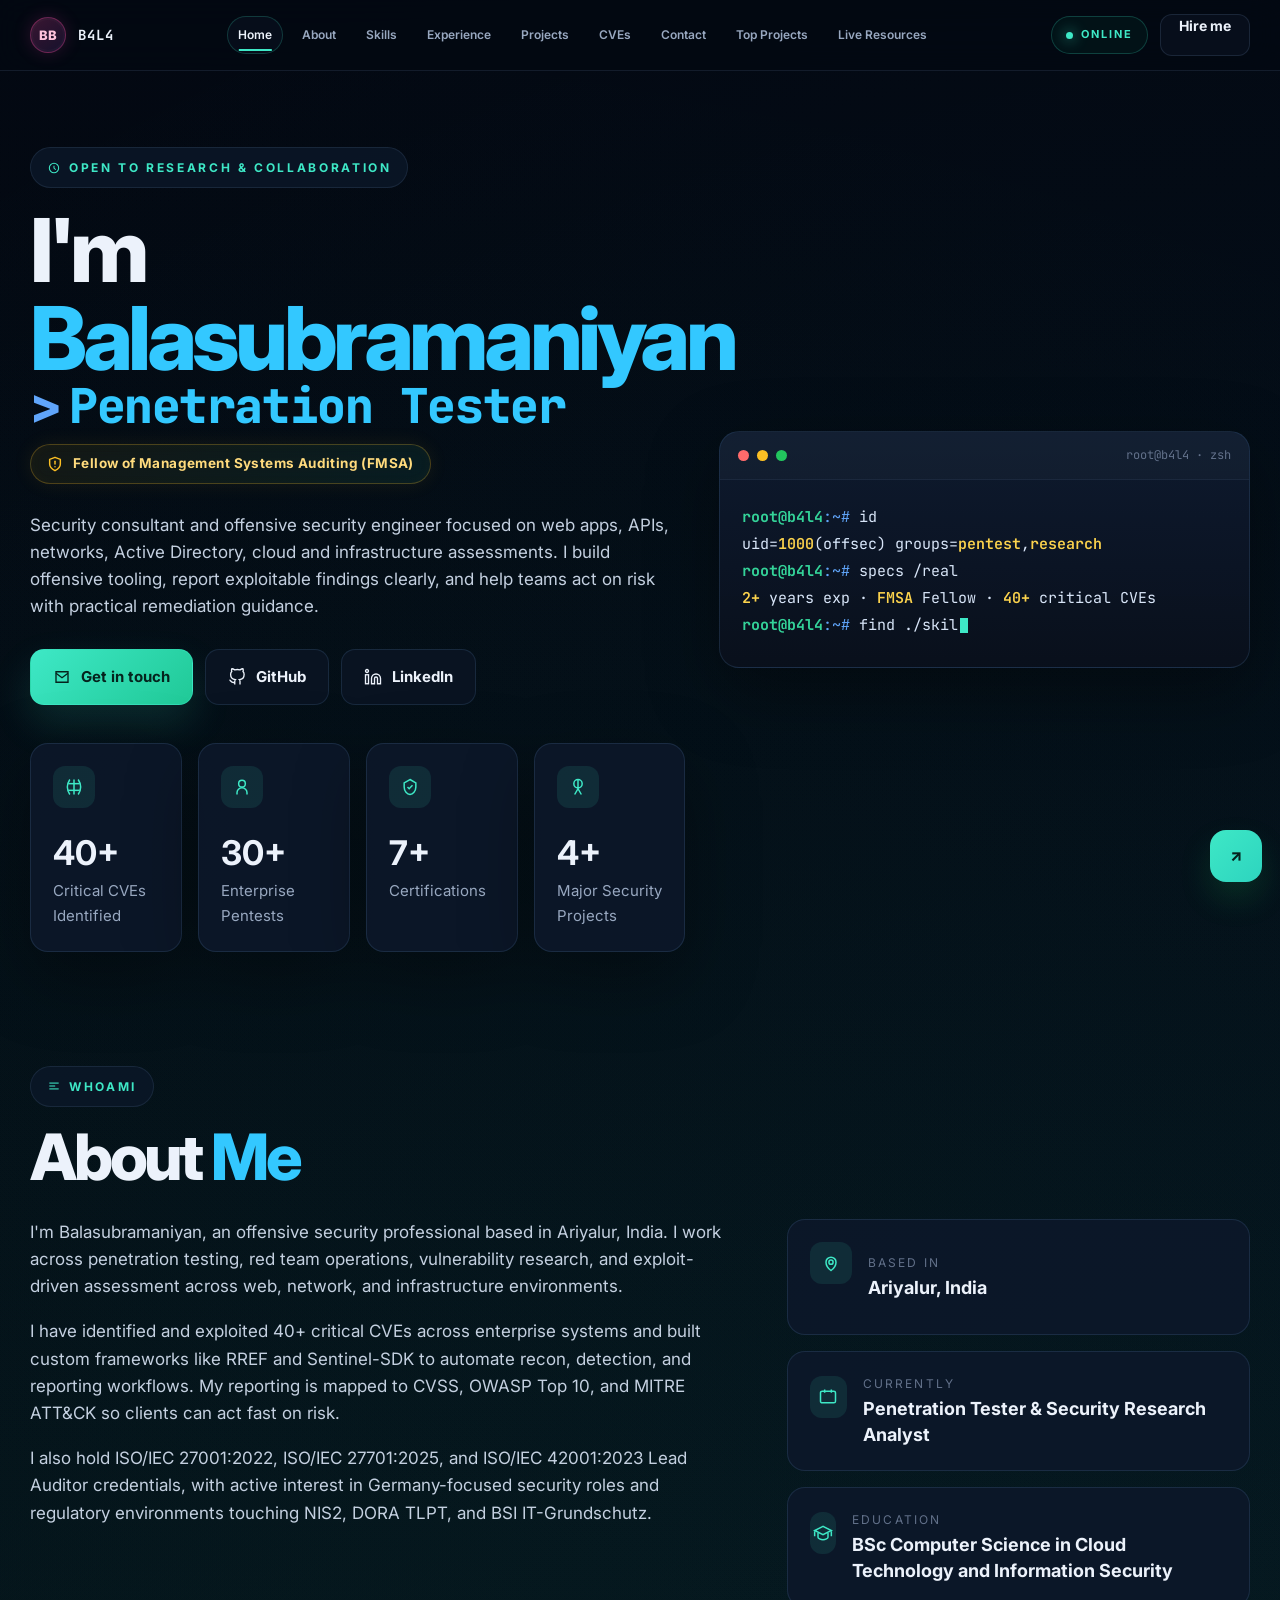
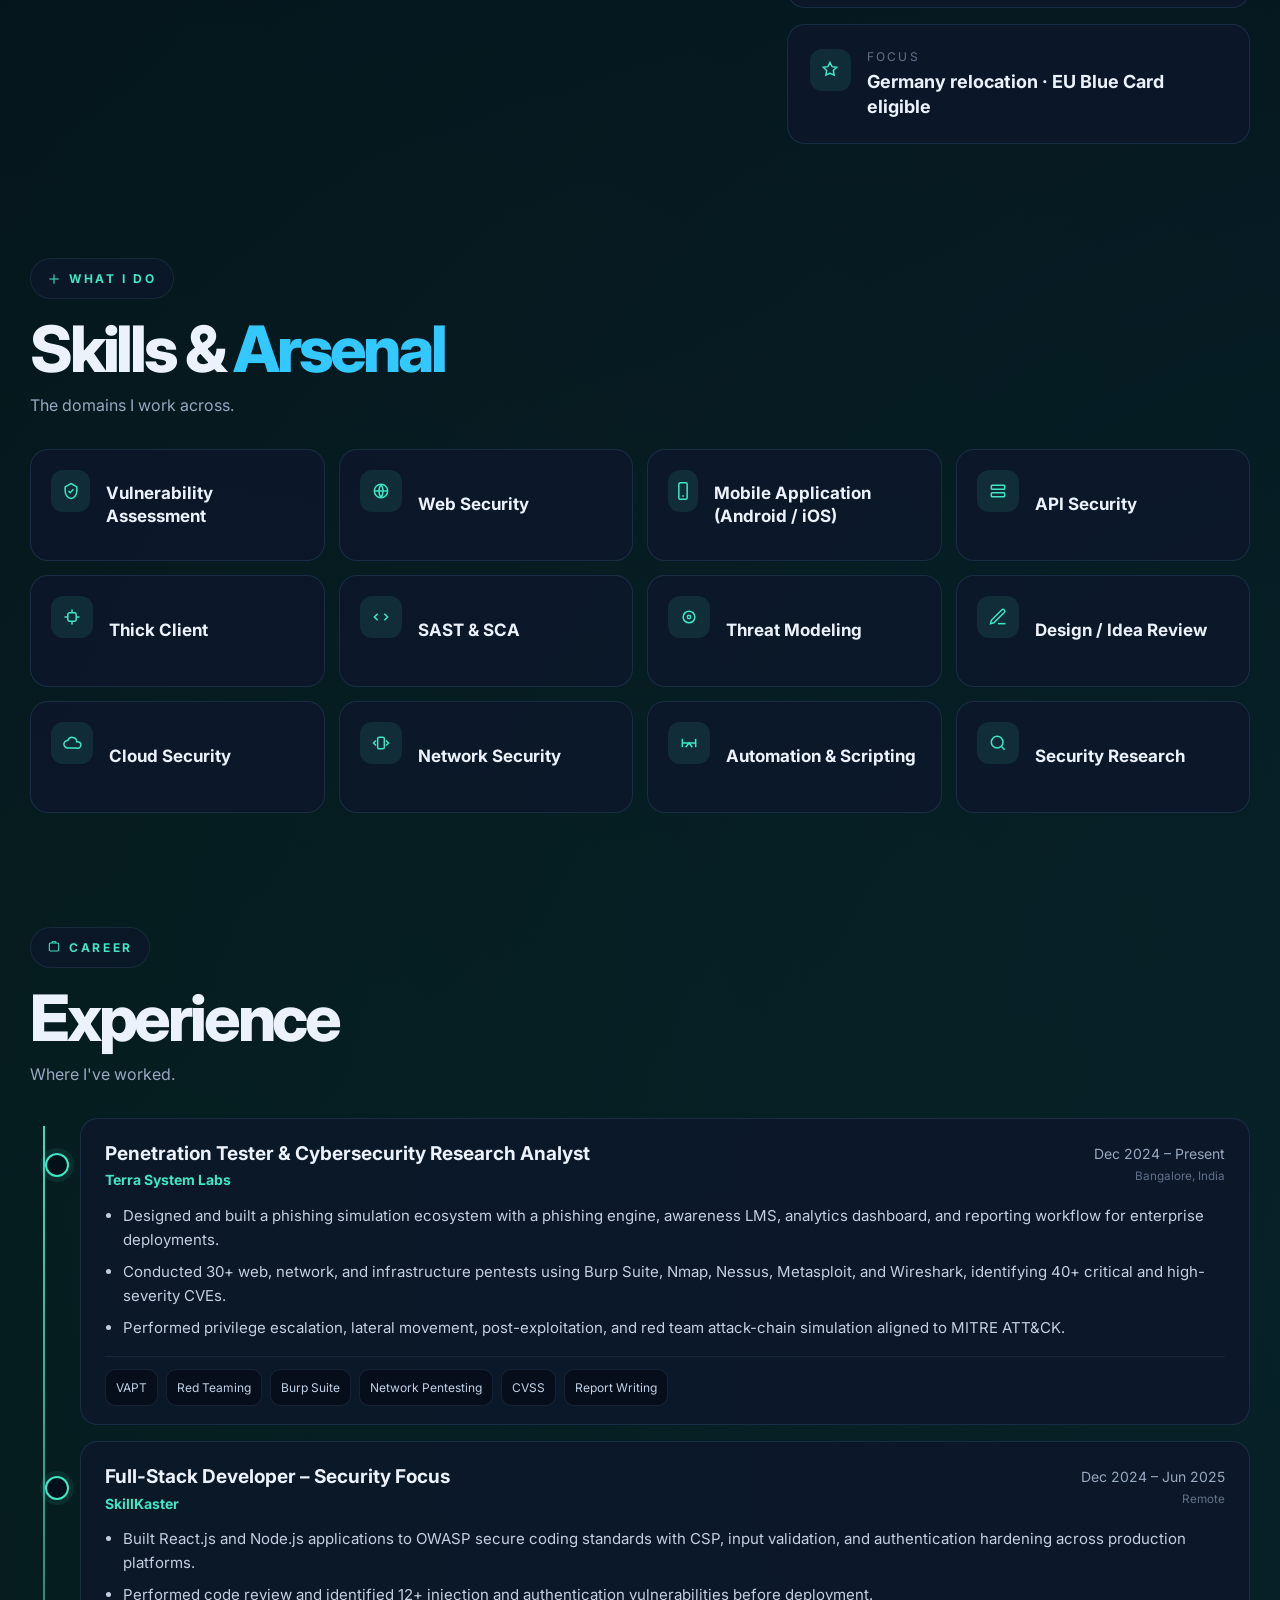
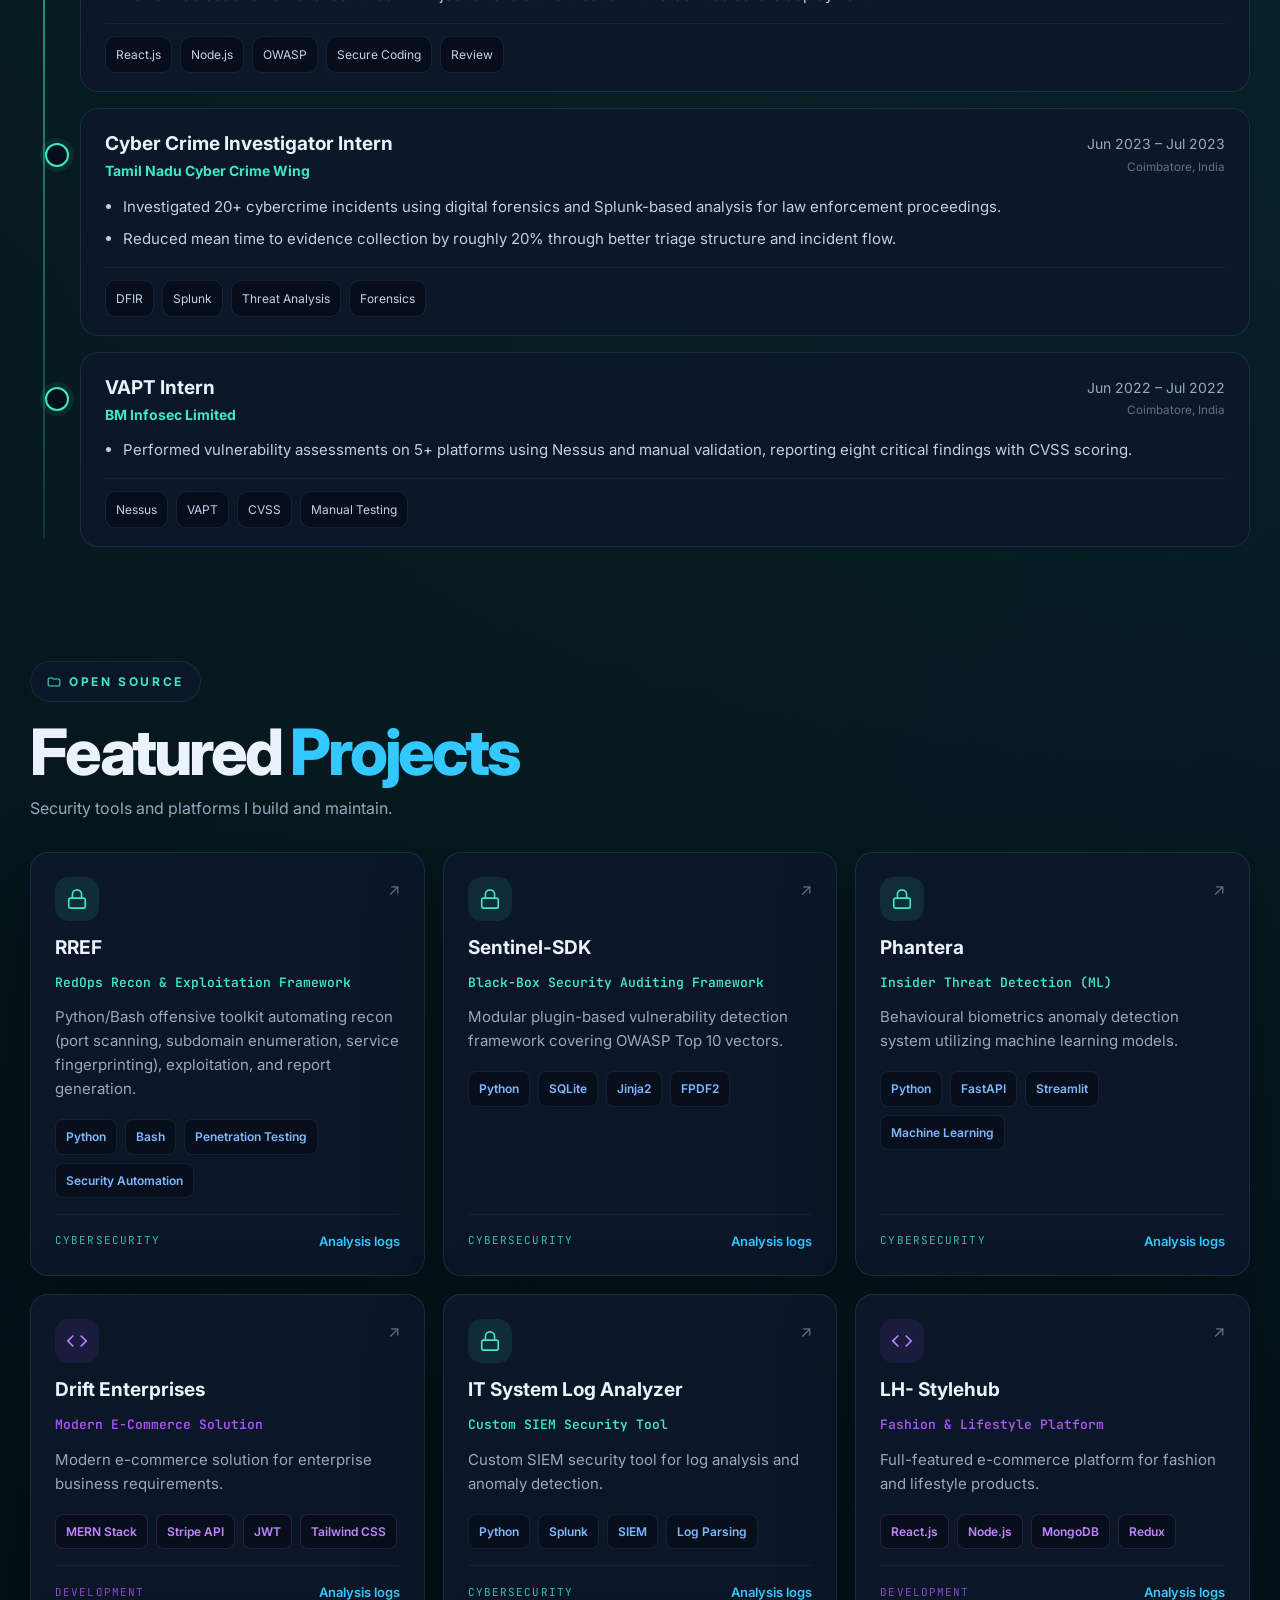
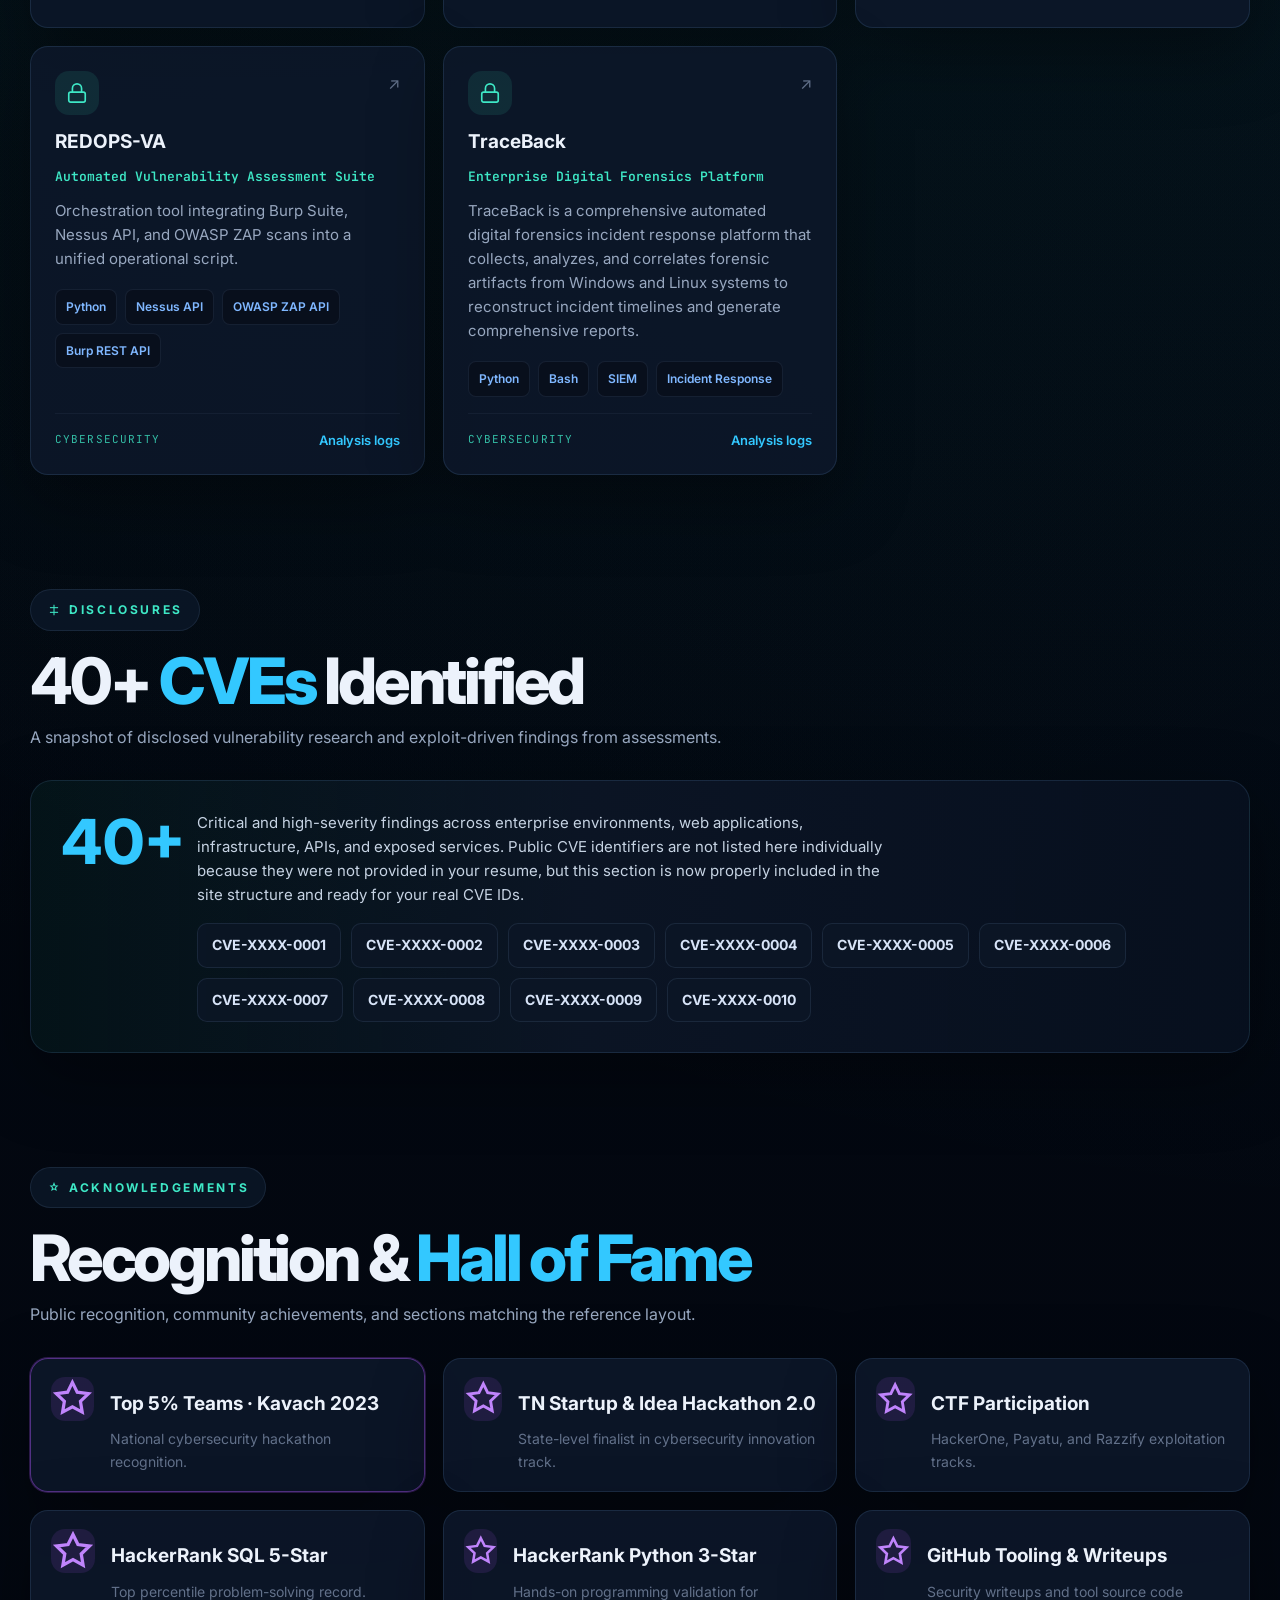
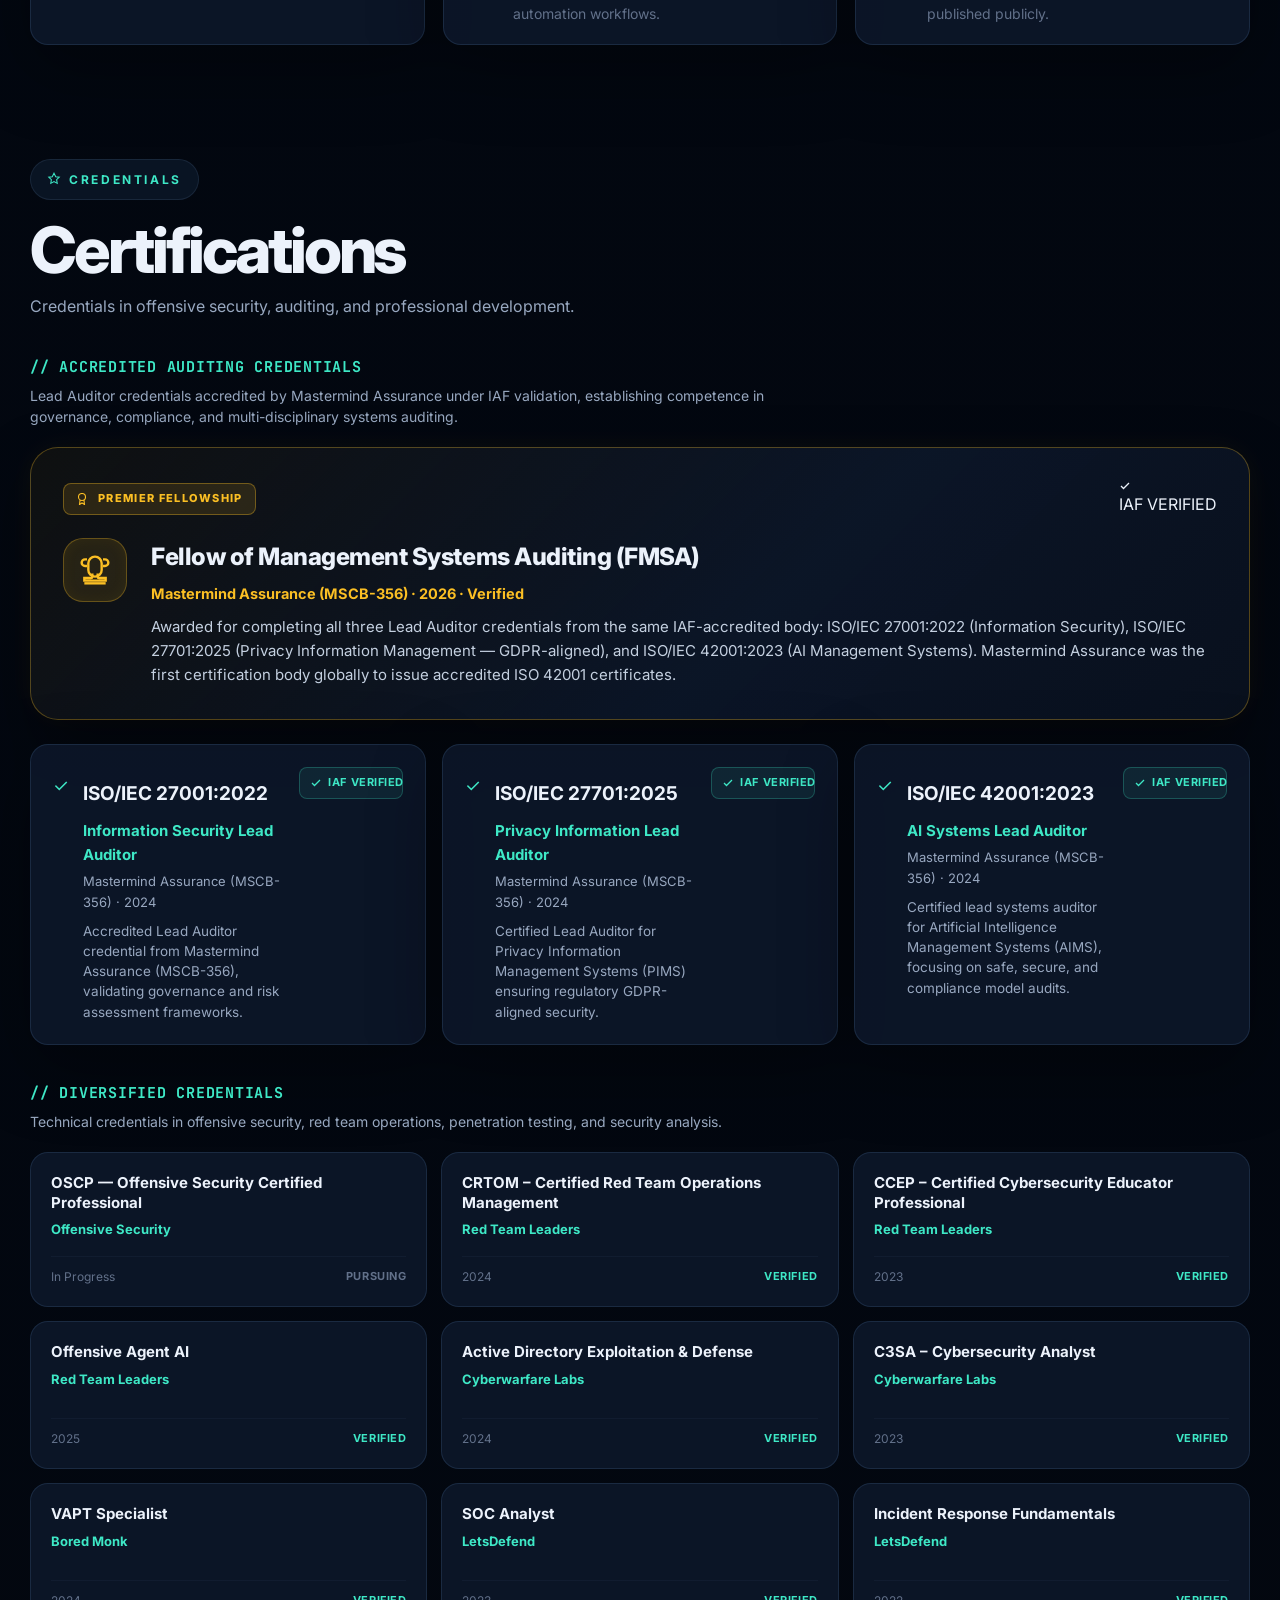
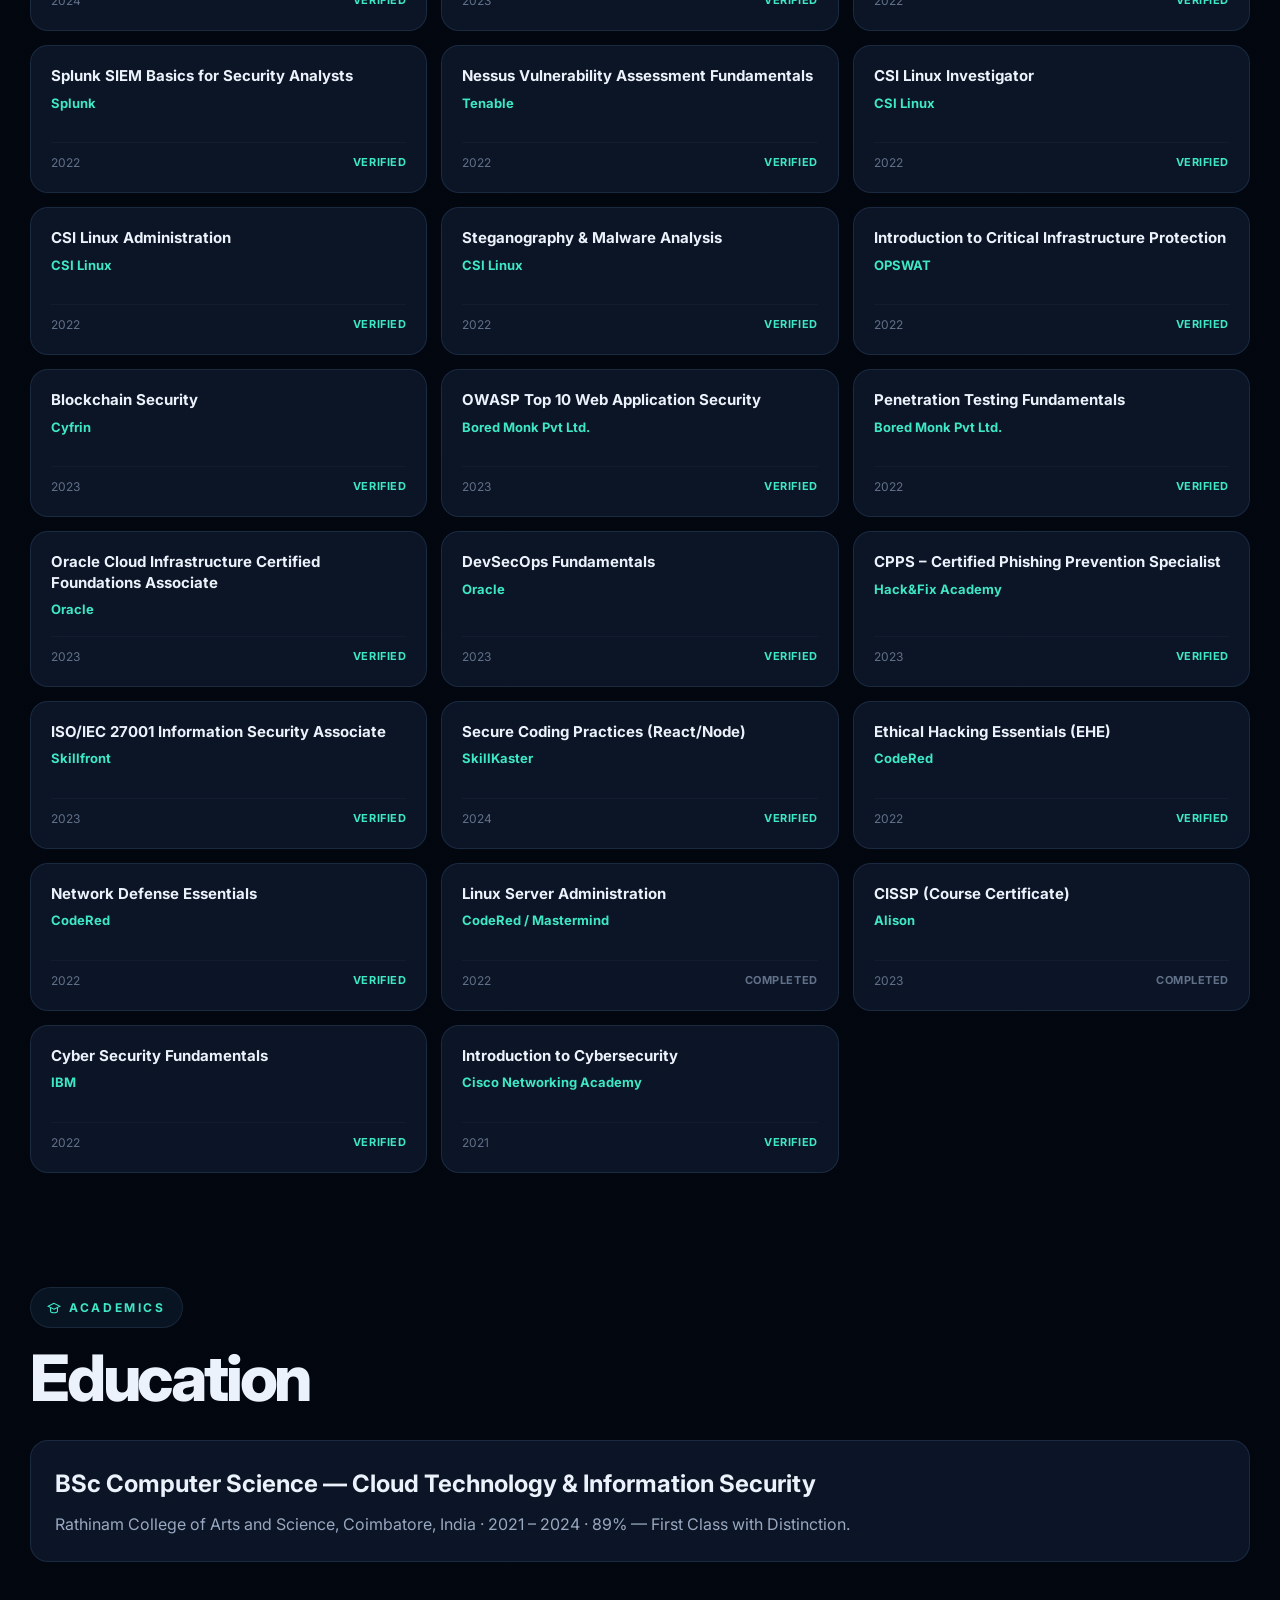
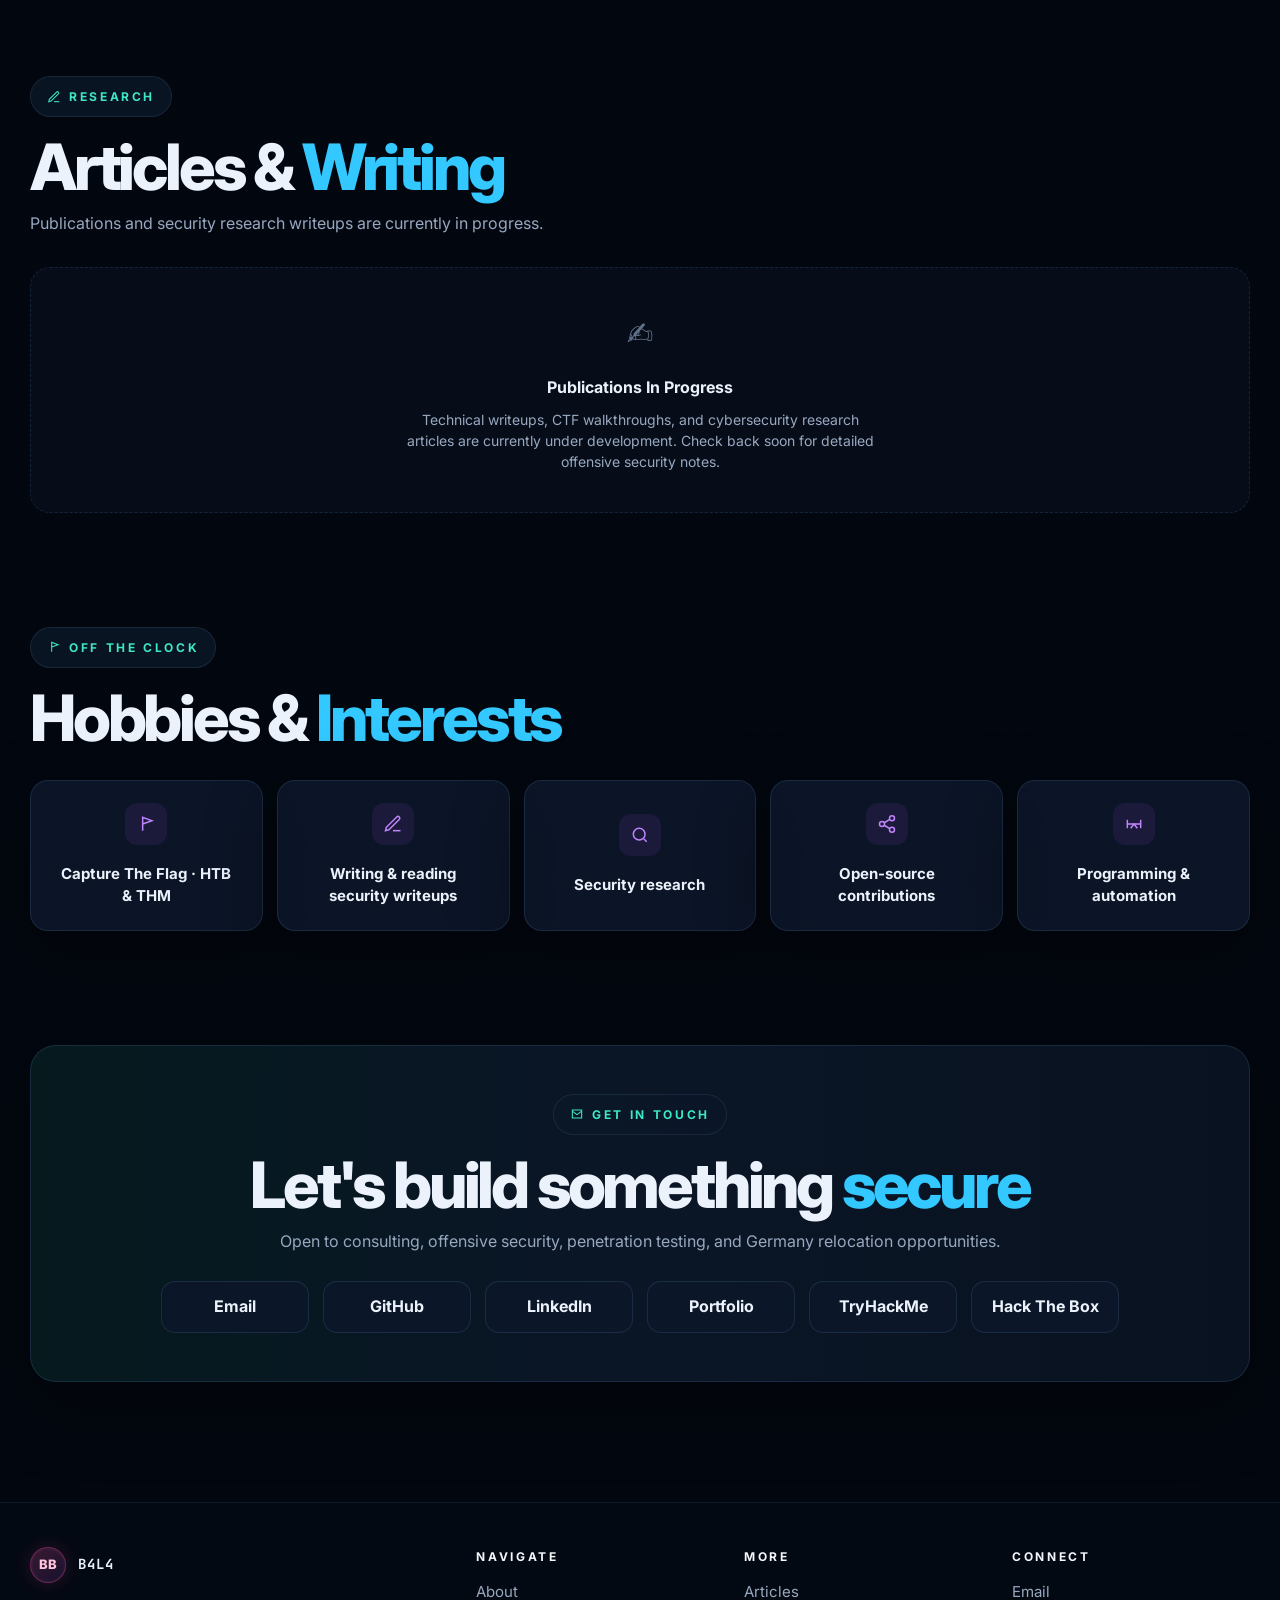
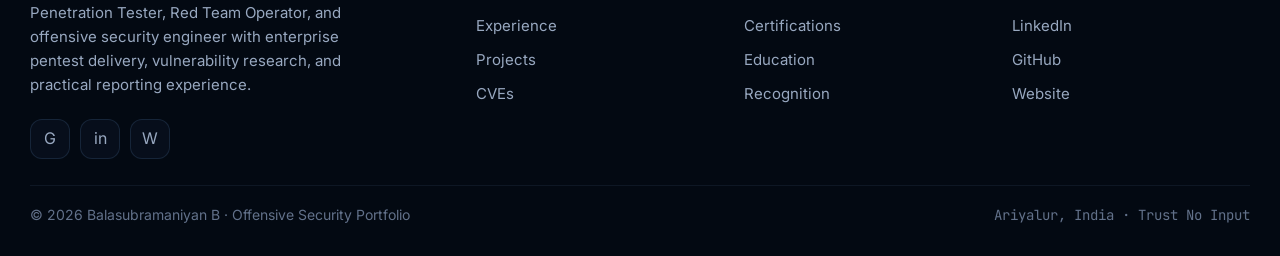
==== commit be7c17a3: "chore: reorder compact certifications grid by worth/value" ====
--- a/index.html
+++ b/index.html
@@ -2426,6 +2426,16 @@
       <div class="cert-grid-compact">
         <article class="cert-card-compact reveal">
           <div class="cert-compact-top">
+            <h3>OSCP — Offensive Security Certified Professional</h3>
+            <strong>Offensive Security</strong>
+          </div>
+          <div class="cert-compact-bottom">
+            <span class="cert-compact-date">In Progress</span>
+            <span class="cert-compact-status cert-status-standard">Pursuing</span>
+          </div>
+        </article>
+        <article class="cert-card-compact reveal reveal-delay-1">
+          <div class="cert-compact-top">
             <h3>CRTOM – Certified Red Team Operations Management</h3>
             <strong>Red Team Leaders</strong>
           </div>
@@ -2434,7 +2444,47 @@
             <span class="cert-compact-status cert-status-verified">Verified</span>
           </div>
         </article>
+        <article class="cert-card-compact reveal reveal-delay-2">
+          <div class="cert-compact-top">
+            <h3>CCEP – Certified Cybersecurity Educator Professional</h3>
+            <strong>Red Team Leaders</strong>
+          </div>
+          <div class="cert-compact-bottom">
+            <span class="cert-compact-date">2023</span>
+            <span class="cert-compact-status cert-status-verified">Verified</span>
+          </div>
+        </article>
+        <article class="cert-card-compact reveal">
+          <div class="cert-compact-top">
+            <h3>Offensive Agent AI</h3>
+            <strong>Red Team Leaders</strong>
+          </div>
+          <div class="cert-compact-bottom">
+            <span class="cert-compact-date">2025</span>
+            <span class="cert-compact-status cert-status-verified">Verified</span>
+          </div>
+        </article>
         <article class="cert-card-compact reveal reveal-delay-1">
+          <div class="cert-compact-top">
+            <h3>Active Directory Exploitation &amp; Defense</h3>
+            <strong>Cyberwarfare Labs</strong>
+          </div>
+          <div class="cert-compact-bottom">
+            <span class="cert-compact-date">2024</span>
+            <span class="cert-compact-status cert-status-verified">Verified</span>
+          </div>
+        </article>
+        <article class="cert-card-compact reveal reveal-delay-2">
+          <div class="cert-compact-top">
+            <h3>C3SA – Cybersecurity Analyst</h3>
+            <strong>Cyberwarfare Labs</strong>
+          </div>
+          <div class="cert-compact-bottom">
+            <span class="cert-compact-date">2023</span>
+            <span class="cert-compact-status cert-status-verified">Verified</span>
+          </div>
+        </article>
+        <article class="cert-card-compact reveal">
           <div class="cert-compact-top">
             <h3>VAPT Specialist</h3>
             <strong>Bored Monk</strong>
@@ -2444,7 +2494,7 @@
             <span class="cert-compact-status cert-status-verified">Verified</span>
           </div>
         </article>
-        <article class="cert-card-compact reveal reveal-delay-2">
+        <article class="cert-card-compact reveal reveal-delay-1">
           <div class="cert-compact-top">
             <h3>SOC Analyst</h3>
             <strong>LetsDefend</strong>
@@ -2454,17 +2504,107 @@
             <span class="cert-compact-status cert-status-verified">Verified</span>
           </div>
         </article>
+        <article class="cert-card-compact reveal reveal-delay-2">
+          <div class="cert-compact-top">
+            <h3>Incident Response Fundamentals</h3>
+            <strong>LetsDefend</strong>
+          </div>
+          <div class="cert-compact-bottom">
+            <span class="cert-compact-date">2022</span>
+            <span class="cert-compact-status cert-status-verified">Verified</span>
+          </div>
+        </article>
         <article class="cert-card-compact reveal">
           <div class="cert-compact-top">
-            <h3>OSCP — Offensive Security Certified Professional</h3>
-            <strong>Offensive Security</strong>
+            <h3>Splunk SIEM Basics for Security Analysts</h3>
+            <strong>Splunk</strong>
           </div>
           <div class="cert-compact-bottom">
-            <span class="cert-compact-date">In Progress</span>
-            <span class="cert-compact-status cert-status-standard">Pursuing</span>
+            <span class="cert-compact-date">2022</span>
+            <span class="cert-compact-status cert-status-verified">Verified</span>
+          </div>
+        </article>
+        <article class="cert-card-compact reveal reveal-delay-1">
+          <div class="cert-compact-top">
+            <h3>Nessus Vulnerability Assessment Fundamentals</h3>
+            <strong>Tenable</strong>
+          </div>
+          <div class="cert-compact-bottom">
+            <span class="cert-compact-date">2022</span>
+            <span class="cert-compact-status cert-status-verified">Verified</span>
           </div>
         </article>
         <article class="cert-card-compact reveal reveal-delay-2">
+          <div class="cert-compact-top">
+            <h3>CSI Linux Investigator</h3>
+            <strong>CSI Linux</strong>
+          </div>
+          <div class="cert-compact-bottom">
+            <span class="cert-compact-date">2022</span>
+            <span class="cert-compact-status cert-status-verified">Verified</span>
+          </div>
+        </article>
+        <article class="cert-card-compact reveal">
+          <div class="cert-compact-top">
+            <h3>CSI Linux Administration</h3>
+            <strong>CSI Linux</strong>
+          </div>
+          <div class="cert-compact-bottom">
+            <span class="cert-compact-date">2022</span>
+            <span class="cert-compact-status cert-status-verified">Verified</span>
+          </div>
+        </article>
+        <article class="cert-card-compact reveal reveal-delay-1">
+          <div class="cert-compact-top">
+            <h3>Steganography &amp; Malware Analysis</h3>
+            <strong>CSI Linux</strong>
+          </div>
+          <div class="cert-compact-bottom">
+            <span class="cert-compact-date">2022</span>
+            <span class="cert-compact-status cert-status-verified">Verified</span>
+          </div>
+        </article>
+        <article class="cert-card-compact reveal reveal-delay-2">
+          <div class="cert-compact-top">
+            <h3>Introduction to Critical Infrastructure Protection</h3>
+            <strong>OPSWAT</strong>
+          </div>
+          <div class="cert-compact-bottom">
+            <span class="cert-compact-date">2022</span>
+            <span class="cert-compact-status cert-status-verified">Verified</span>
+          </div>
+        </article>
+        <article class="cert-card-compact reveal">
+          <div class="cert-compact-top">
+            <h3>Blockchain Security</h3>
+            <strong>Cyfrin</strong>
+          </div>
+          <div class="cert-compact-bottom">
+            <span class="cert-compact-date">2023</span>
+            <span class="cert-compact-status cert-status-verified">Verified</span>
+          </div>
+        </article>
+        <article class="cert-card-compact reveal reveal-delay-1">
+          <div class="cert-compact-top">
+            <h3>OWASP Top 10 Web Application Security</h3>
+            <strong>Bored Monk Pvt Ltd.</strong>
+          </div>
+          <div class="cert-compact-bottom">
+            <span class="cert-compact-date">2023</span>
+            <span class="cert-compact-status cert-status-verified">Verified</span>
+          </div>
+        </article>
+        <article class="cert-card-compact reveal reveal-delay-2">
+          <div class="cert-compact-top">
+            <h3>Penetration Testing Fundamentals</h3>
+            <strong>Bored Monk Pvt Ltd.</strong>
+          </div>
+          <div class="cert-compact-bottom">
+            <span class="cert-compact-date">2022</span>
+            <span class="cert-compact-status cert-status-verified">Verified</span>
+          </div>
+        </article>
+        <article class="cert-card-compact reveal">
           <div class="cert-compact-top">
             <h3>Oracle Cloud Infrastructure Certified Foundations Associate</h3>
             <strong>Oracle</strong>
@@ -2474,20 +2614,10 @@
             <span class="cert-compact-status cert-status-verified">Verified</span>
           </div>
         </article>
-        <article class="cert-card-compact reveal">
-          <div class="cert-compact-top">
-            <h3>C3SA – Cybersecurity Analyst</h3>
-            <strong>Cyberwarfare Labs</strong>
-          </div>
-          <div class="cert-compact-bottom">
-            <span class="cert-compact-date">2023</span>
-            <span class="cert-compact-status cert-status-verified">Verified</span>
-          </div>
-        </article>
         <article class="cert-card-compact reveal reveal-delay-1">
           <div class="cert-compact-top">
-            <h3>ISO/IEC 27001 Information Security Associate</h3>
-            <strong>Skillfront</strong>
+            <h3>DevSecOps Fundamentals</h3>
+            <strong>Oracle</strong>
           </div>
           <div class="cert-compact-bottom">
             <span class="cert-compact-date">2023</span>
@@ -2506,6 +2636,56 @@
         </article>
         <article class="cert-card-compact reveal">
           <div class="cert-compact-top">
+            <h3>ISO/IEC 27001 Information Security Associate</h3>
+            <strong>Skillfront</strong>
+          </div>
+          <div class="cert-compact-bottom">
+            <span class="cert-compact-date">2023</span>
+            <span class="cert-compact-status cert-status-verified">Verified</span>
+          </div>
+        </article>
+        <article class="cert-card-compact reveal reveal-delay-1">
+          <div class="cert-compact-top">
+            <h3>Secure Coding Practices (React/Node)</h3>
+            <strong>SkillKaster</strong>
+          </div>
+          <div class="cert-compact-bottom">
+            <span class="cert-compact-date">2024</span>
+            <span class="cert-compact-status cert-status-verified">Verified</span>
+          </div>
+        </article>
+        <article class="cert-card-compact reveal reveal-delay-2">
+          <div class="cert-compact-top">
+            <h3>Ethical Hacking Essentials (EHE)</h3>
+            <strong>CodeRed</strong>
+          </div>
+          <div class="cert-compact-bottom">
+            <span class="cert-compact-date">2022</span>
+            <span class="cert-compact-status cert-status-verified">Verified</span>
+          </div>
+        </article>
+        <article class="cert-card-compact reveal">
+          <div class="cert-compact-top">
+            <h3>Network Defense Essentials</h3>
+            <strong>CodeRed</strong>
+          </div>
+          <div class="cert-compact-bottom">
+            <span class="cert-compact-date">2022</span>
+            <span class="cert-compact-status cert-status-verified">Verified</span>
+          </div>
+        </article>
+        <article class="cert-card-compact reveal reveal-delay-1">
+          <div class="cert-compact-top">
+            <h3>Linux Server Administration</h3>
+            <strong>CodeRed / Mastermind</strong>
+          </div>
+          <div class="cert-compact-bottom">
+            <span class="cert-compact-date">2022</span>
+            <span class="cert-compact-status cert-status-standard">Completed</span>
+          </div>
+        </article>
+        <article class="cert-card-compact reveal reveal-delay-2">
+          <div class="cert-compact-top">
             <h3>CISSP (Course Certificate)</h3>
             <strong>Alison</strong>
           </div>
@@ -2514,30 +2694,10 @@
             <span class="cert-compact-status cert-status-standard">Completed</span>
           </div>
         </article>
-        <article class="cert-card-compact reveal reveal-delay-1">
-          <div class="cert-compact-top">
-            <h3>CCEP – Certified Cybersecurity Educator Professional</h3>
-            <strong>Red Team Leaders</strong>
-          </div>
-          <div class="cert-compact-bottom">
-            <span class="cert-compact-date">2023</span>
-            <span class="cert-compact-status cert-status-verified">Verified</span>
-          </div>
-        </article>
-        <article class="cert-card-compact reveal reveal-delay-2">
-          <div class="cert-compact-top">
-            <h3>Blockchain Security</h3>
-            <strong>Cyfrin</strong>
-          </div>
-          <div class="cert-compact-bottom">
-            <span class="cert-compact-date">2023</span>
-            <span class="cert-compact-status cert-status-verified">Verified</span>
-          </div>
-        </article>
         <article class="cert-card-compact reveal">
           <div class="cert-compact-top">
-            <h3>Ethical Hacking Essentials (EHE)</h3>
-            <strong>CodeRed</strong>
+            <h3>Cyber Security Fundamentals</h3>
+            <strong>IBM</strong>
           </div>
           <div class="cert-compact-bottom">
             <span class="cert-compact-date">2022</span>
@@ -2546,101 +2706,11 @@
         </article>
         <article class="cert-card-compact reveal reveal-delay-1">
           <div class="cert-compact-top">
-            <h3>Network Defense Essentials</h3>
-            <strong>CodeRed</strong>
+            <h3>Introduction to Cybersecurity</h3>
+            <strong>Cisco Networking Academy</strong>
           </div>
           <div class="cert-compact-bottom">
-            <span class="cert-compact-date">2022</span>
-            <span class="cert-compact-status cert-status-verified">Verified</span>
-          </div>
-        </article>
-        <article class="cert-card-compact reveal reveal-delay-2">
-          <div class="cert-compact-top">
-            <h3>Introduction to Critical Infrastructure Protection</h3>
-            <strong>OPSWAT</strong>
-          </div>
-          <div class="cert-compact-bottom">
-            <span class="cert-compact-date">2022</span>
-            <span class="cert-compact-status cert-status-verified">Verified</span>
-          </div>
-        </article>
-        <article class="cert-card-compact reveal">
-          <div class="cert-compact-top">
-            <h3>Linux Server Administration</h3>
-            <strong>CodeRed / Mastermind</strong>
-          </div>
-          <div class="cert-compact-bottom">
-            <span class="cert-compact-date">2022</span>
-            <span class="cert-compact-status cert-status-standard">Completed</span>
-          </div>
-        </article>
-        <article class="cert-card-compact reveal reveal-delay-1">
-          <div class="cert-compact-top">
-            <h3>CSI Linux Administration</h3>
-            <strong>CSI Linux</strong>
-          </div>
-          <div class="cert-compact-bottom">
-            <span class="cert-compact-date">2022</span>
-            <span class="cert-compact-status cert-status-verified">Verified</span>
-          </div>
-        </article>
-        <article class="cert-card-compact reveal reveal-delay-2">
-          <div class="cert-compact-top">
-            <h3>CSI Linux Investigator</h3>
-            <strong>CSI Linux</strong>
-          </div>
-          <div class="cert-compact-bottom">
-            <span class="cert-compact-date">2022</span>
-            <span class="cert-compact-status cert-status-verified">Verified</span>
-          </div>
-        </article>
-        <article class="cert-card-compact reveal">
-          <div class="cert-compact-top">
-            <h3>Offensive Agent AI</h3>
-            <strong>Red Team Leaders</strong>
-          </div>
-          <div class="cert-compact-bottom">
-            <span class="cert-compact-date">2025</span>
-            <span class="cert-compact-status cert-status-verified">Verified</span>
-          </div>
-        </article>
-        <article class="cert-card-compact reveal reveal-delay-1">
-          <div class="cert-compact-top">
-            <h3>Cyber Security Fundamentals</h3>
-            <strong>IBM</strong>
-          </div>
-          <div class="cert-compact-bottom">
-            <span class="cert-compact-date">2022</span>
-            <span class="cert-compact-status cert-status-verified">Verified</span>
-          </div>
-        </article>
-        <article class="cert-card-compact reveal reveal-delay-2">
-          <div class="cert-compact-top">
-            <h3>Splunk SIEM Basics for Security Analysts</h3>
-            <strong>Splunk</strong>
-          </div>
-          <div class="cert-compact-bottom">
-            <span class="cert-compact-date">2022</span>
-            <span class="cert-compact-status cert-status-verified">Verified</span>
-          </div>
-        </article>
-        <article class="cert-card-compact reveal">
-          <div class="cert-compact-top">
-            <h3>Penetration Testing Fundamentals</h3>
-            <strong>Bored Monk Pvt Ltd.</strong>
-          </div>
-          <div class="cert-compact-bottom">
-            <span class="cert-compact-date">2022</span>
-            <span class="cert-compact-status cert-status-verified">Verified</span>
-          </div>
-        </article>
-        <article class="cert-card-compact reveal reveal-delay-1">
-          <div class="cert-compact-top">
-            <h3>Incident Response Fundamentals</h3>
-            <strong>LetsDefend</strong>
-          </div>
-          <div class="cert-compact-bottom">
-            <span class="cert-compact-date">2022</span>
+            <span class="cert-compact-date">2021</span>
             <span class="cert-compact-status cert-status-verified">Verified</span>
           </div>
         </article>
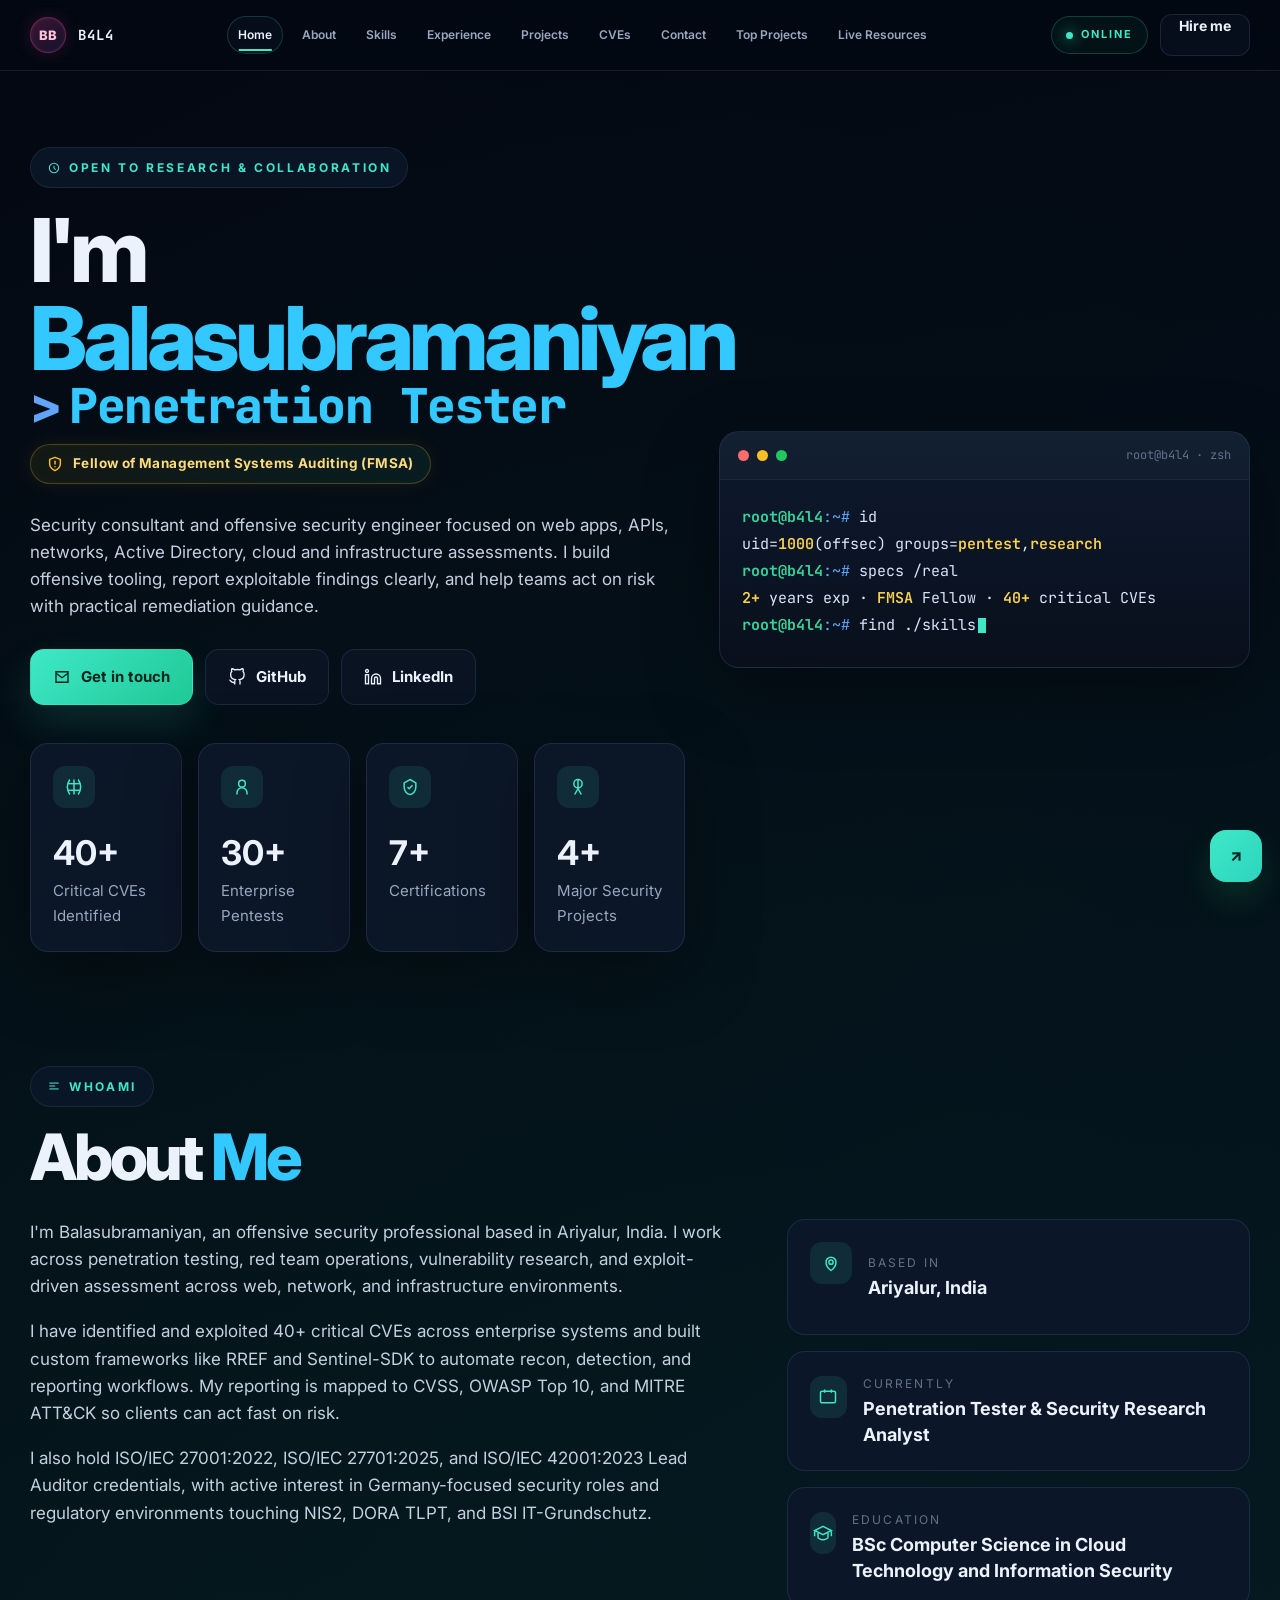
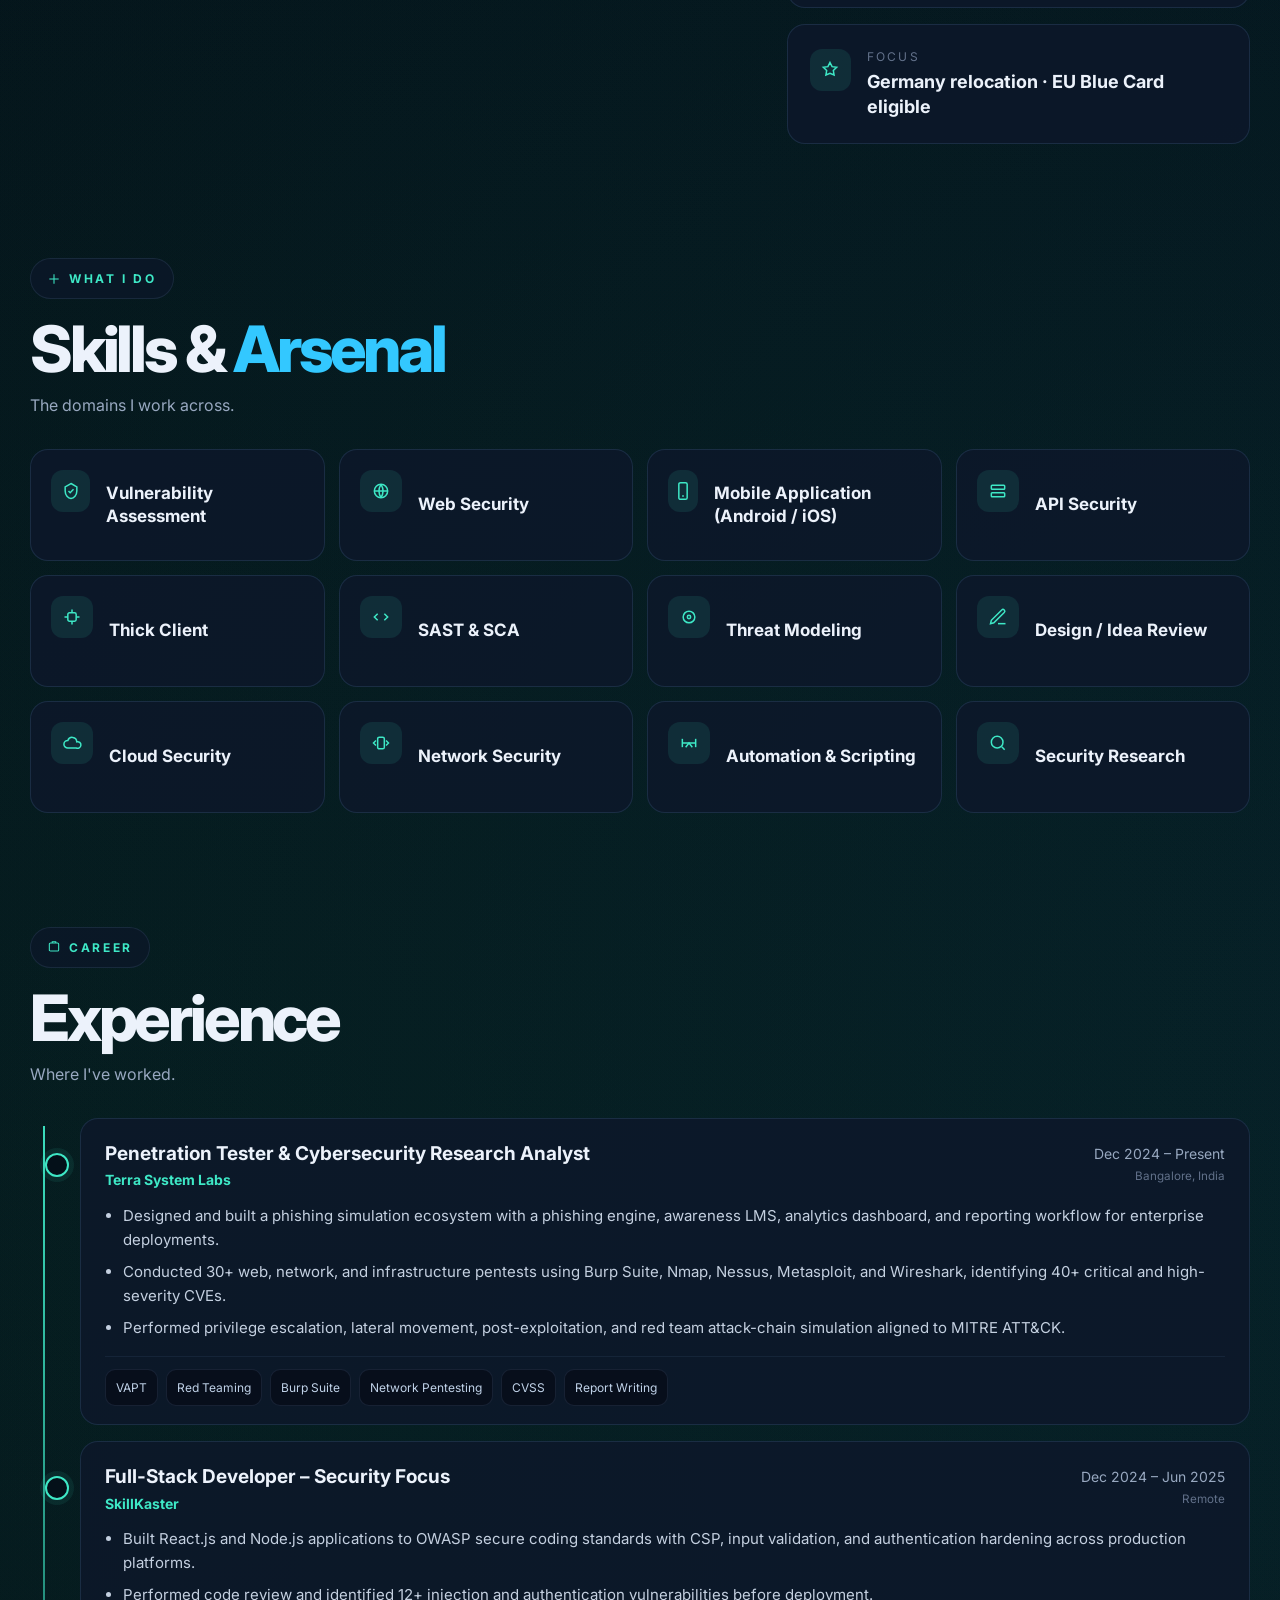
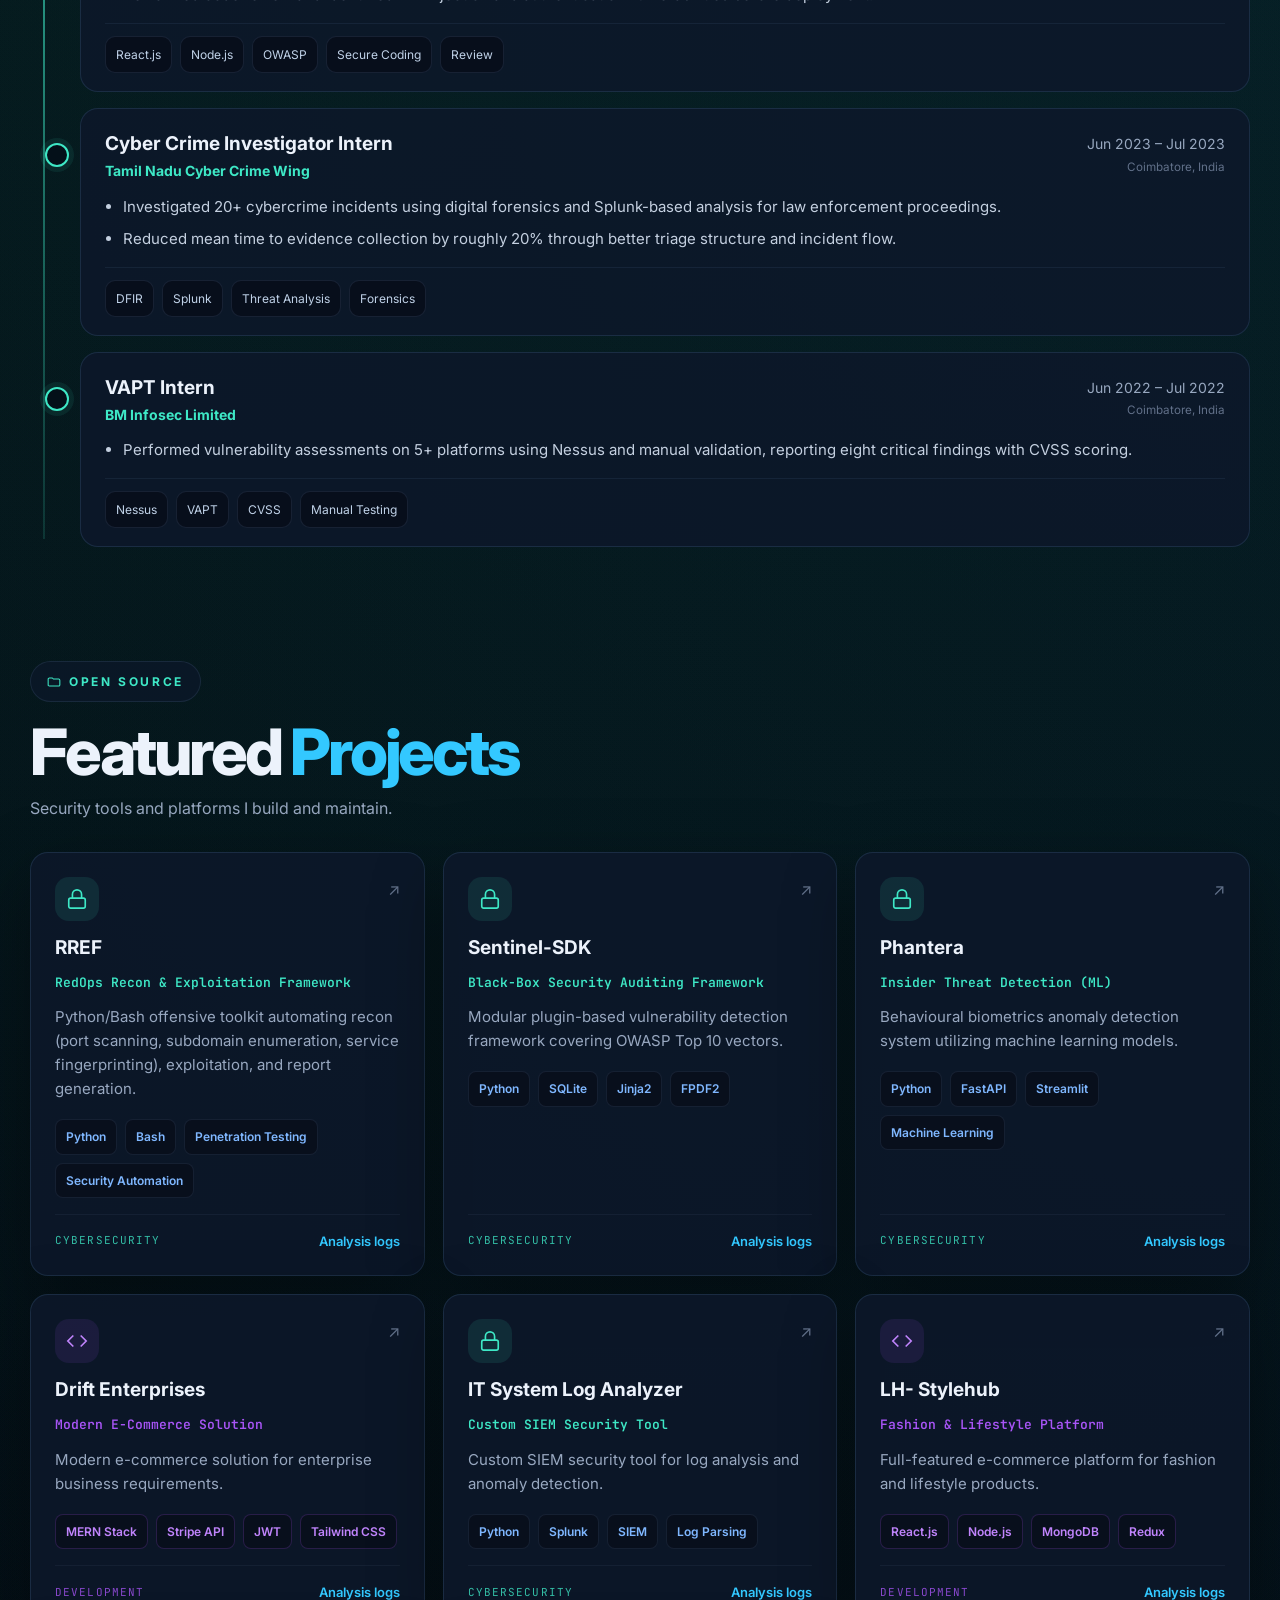
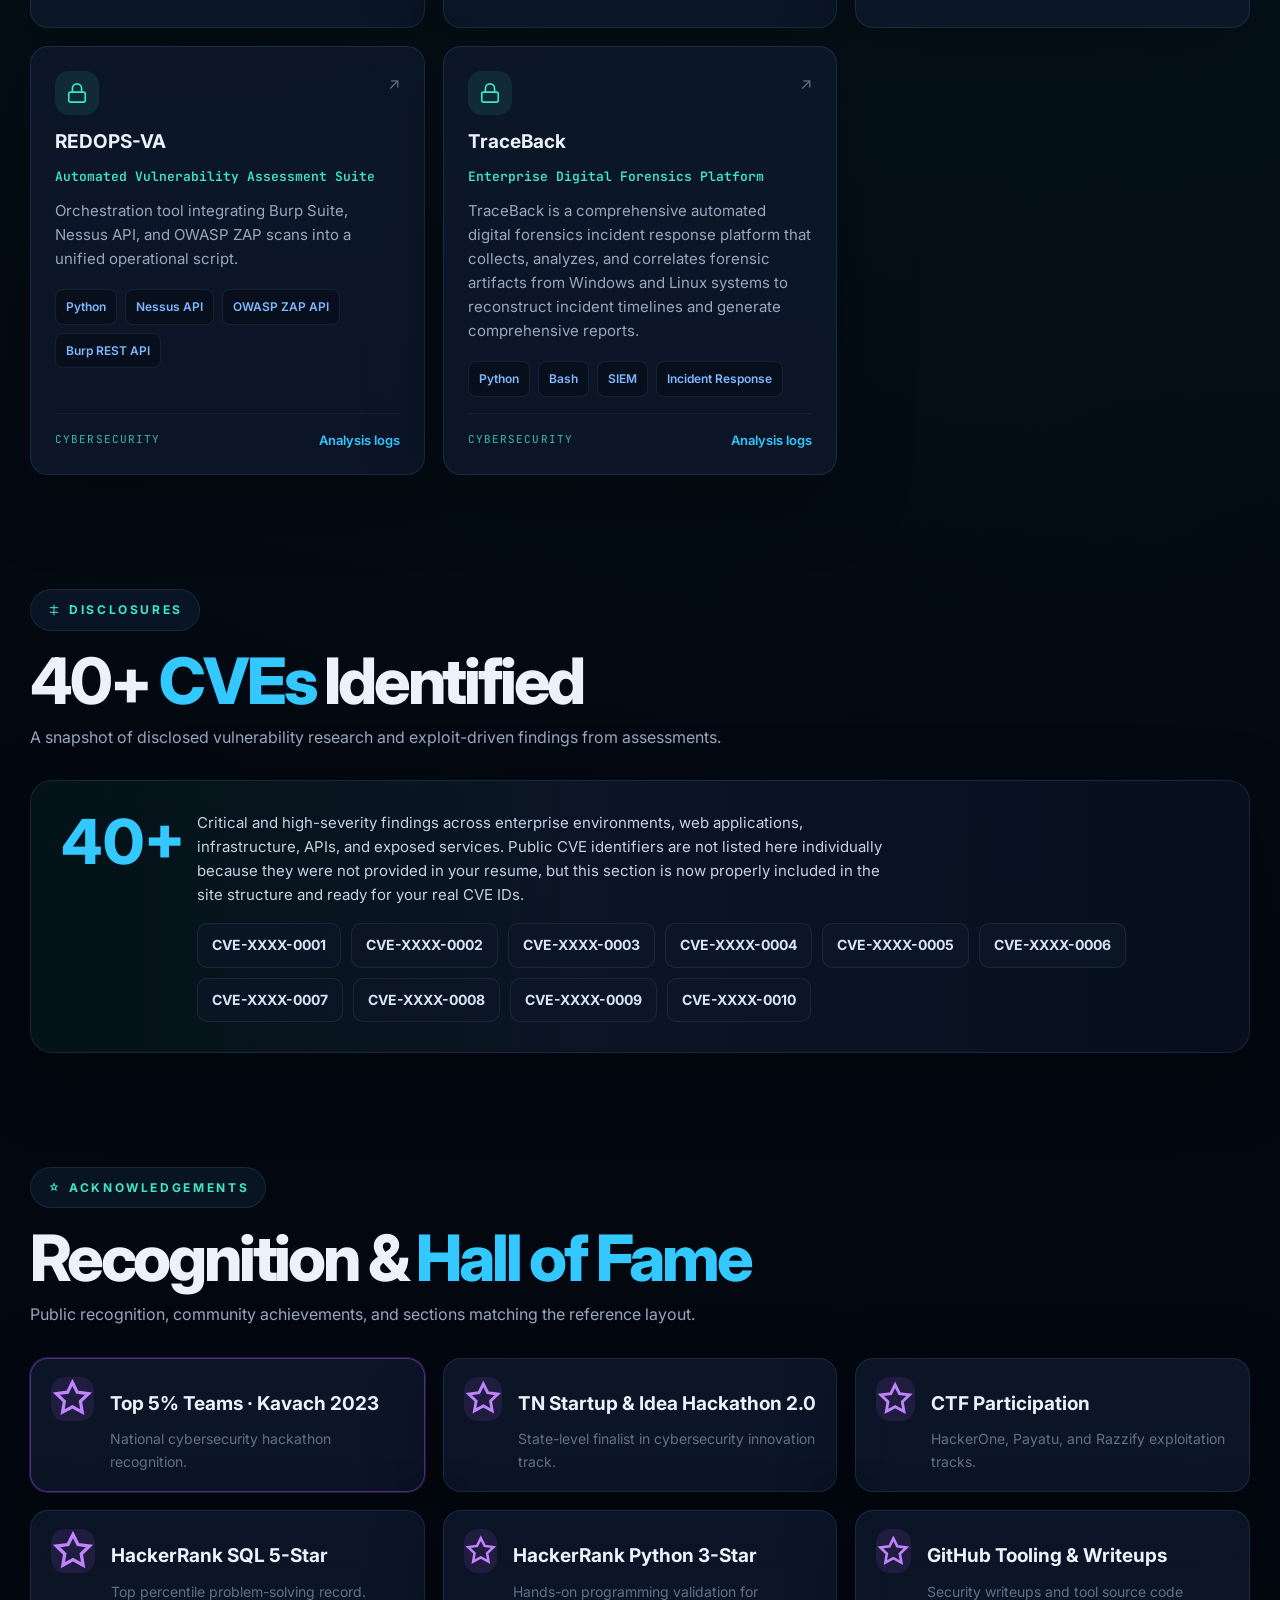
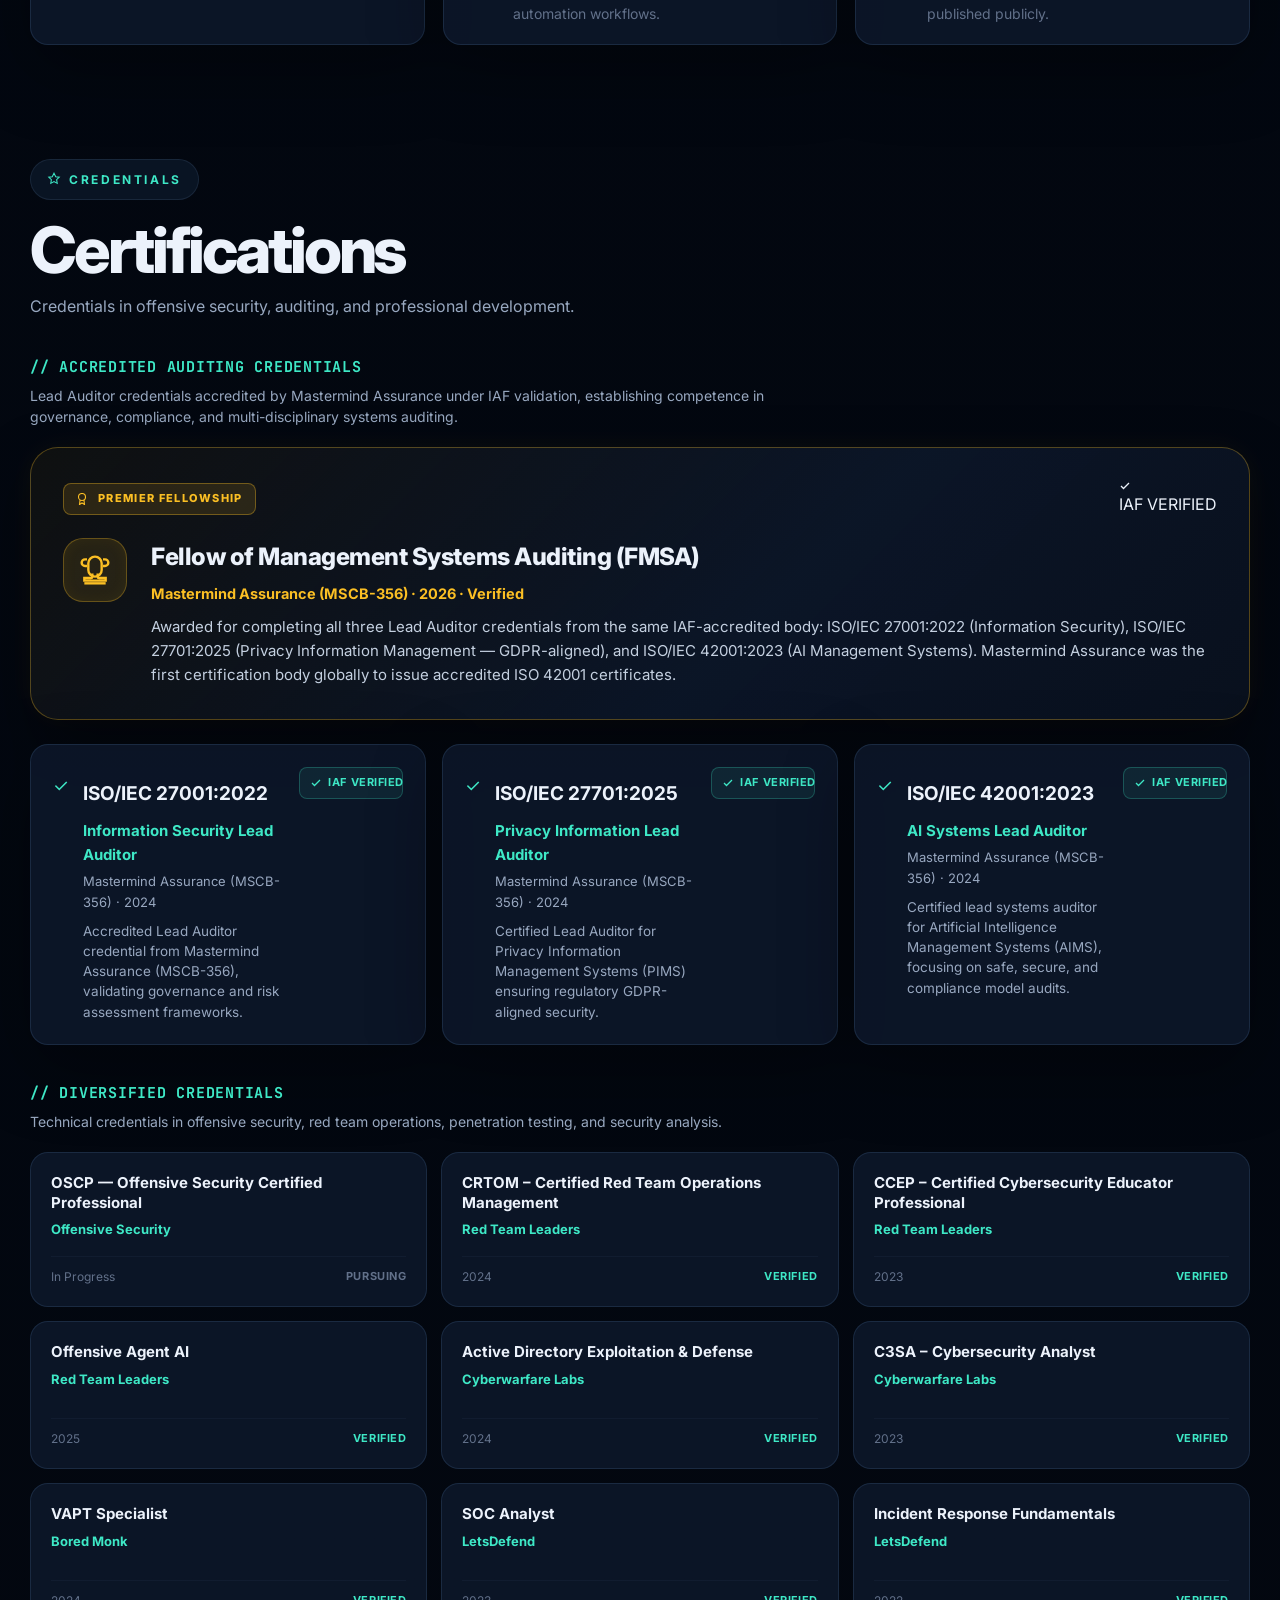
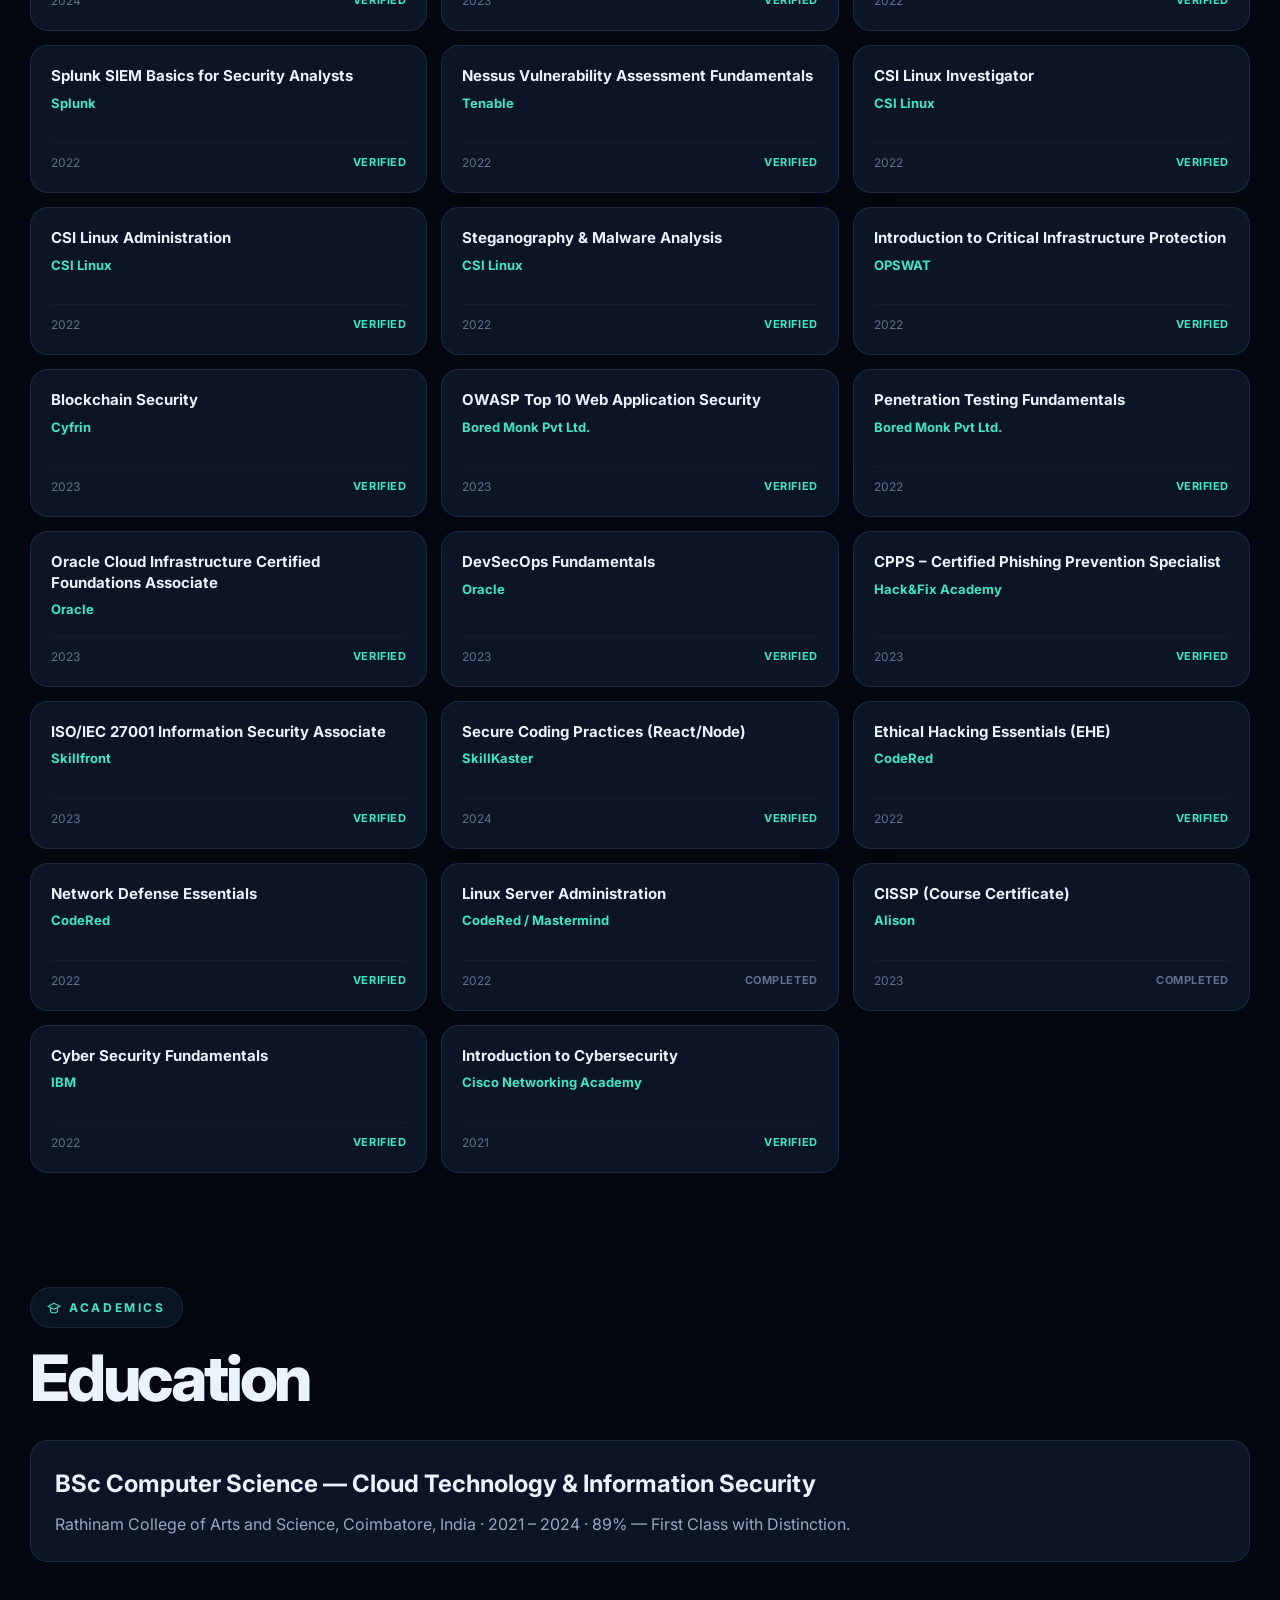
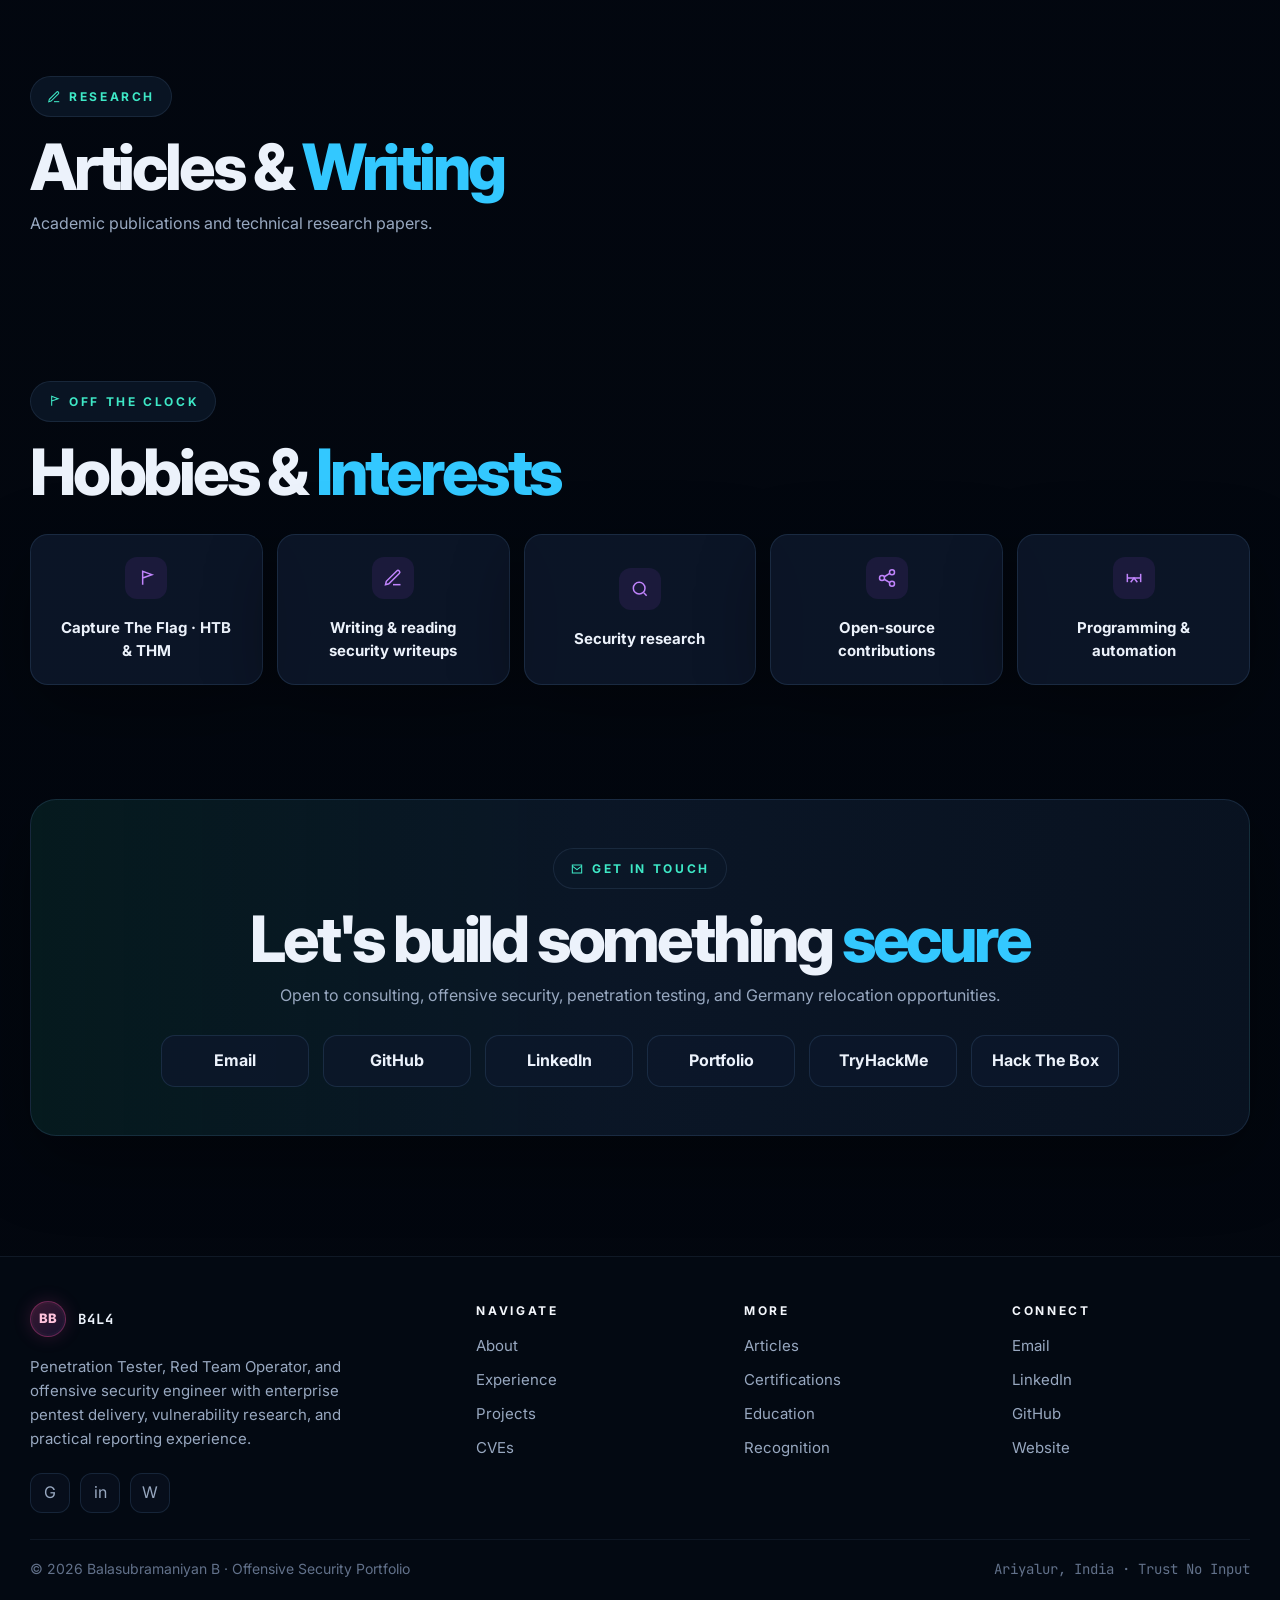
==== commit 1d202dc7: "feat: integrate live publications section with IJPREMS publication" ====
--- a/index.html
+++ b/index.html
@@ -2747,18 +2747,10 @@
           Research
         </div>
         <h2 class="section-title">Articles &amp; <span class="accent">Writing</span></h2>
-        <p class="section-subtitle">Publications and security research writeups are currently in progress.</p>
+        <p class="section-subtitle">Academic publications and technical research papers.</p>
       </div>
-      <div class="card-grid-3" style="display: block;">
-        <div class="reveal"
-          style="border: 1px dashed var(--line); border-radius: var(--radius-md); padding: 40px; text-align: center; background: var(--panel-soft);">
-          <div style="font-size: 32px; margin-bottom: 16px; color: var(--faint);">✍️</div>
-          <h3 style="font-size: 16px; font-weight: 700; color: var(--text); margin-bottom: 8px;">Publications In
-            Progress</h3>
-          <p style="font-size: 14px; color: var(--muted); max-width: 480px; margin: 0 auto; line-height: 1.5;">Technical
-            writeups, CTF walkthroughs, and cybersecurity research articles are currently under development. Check back
-            soon for detailed offensive security notes.</p>
-        </div>
+      <div class="card-grid-3" id="publications-grid">
+        <!-- Dynamically populated from app.js -->
       </div>
     </section>
 
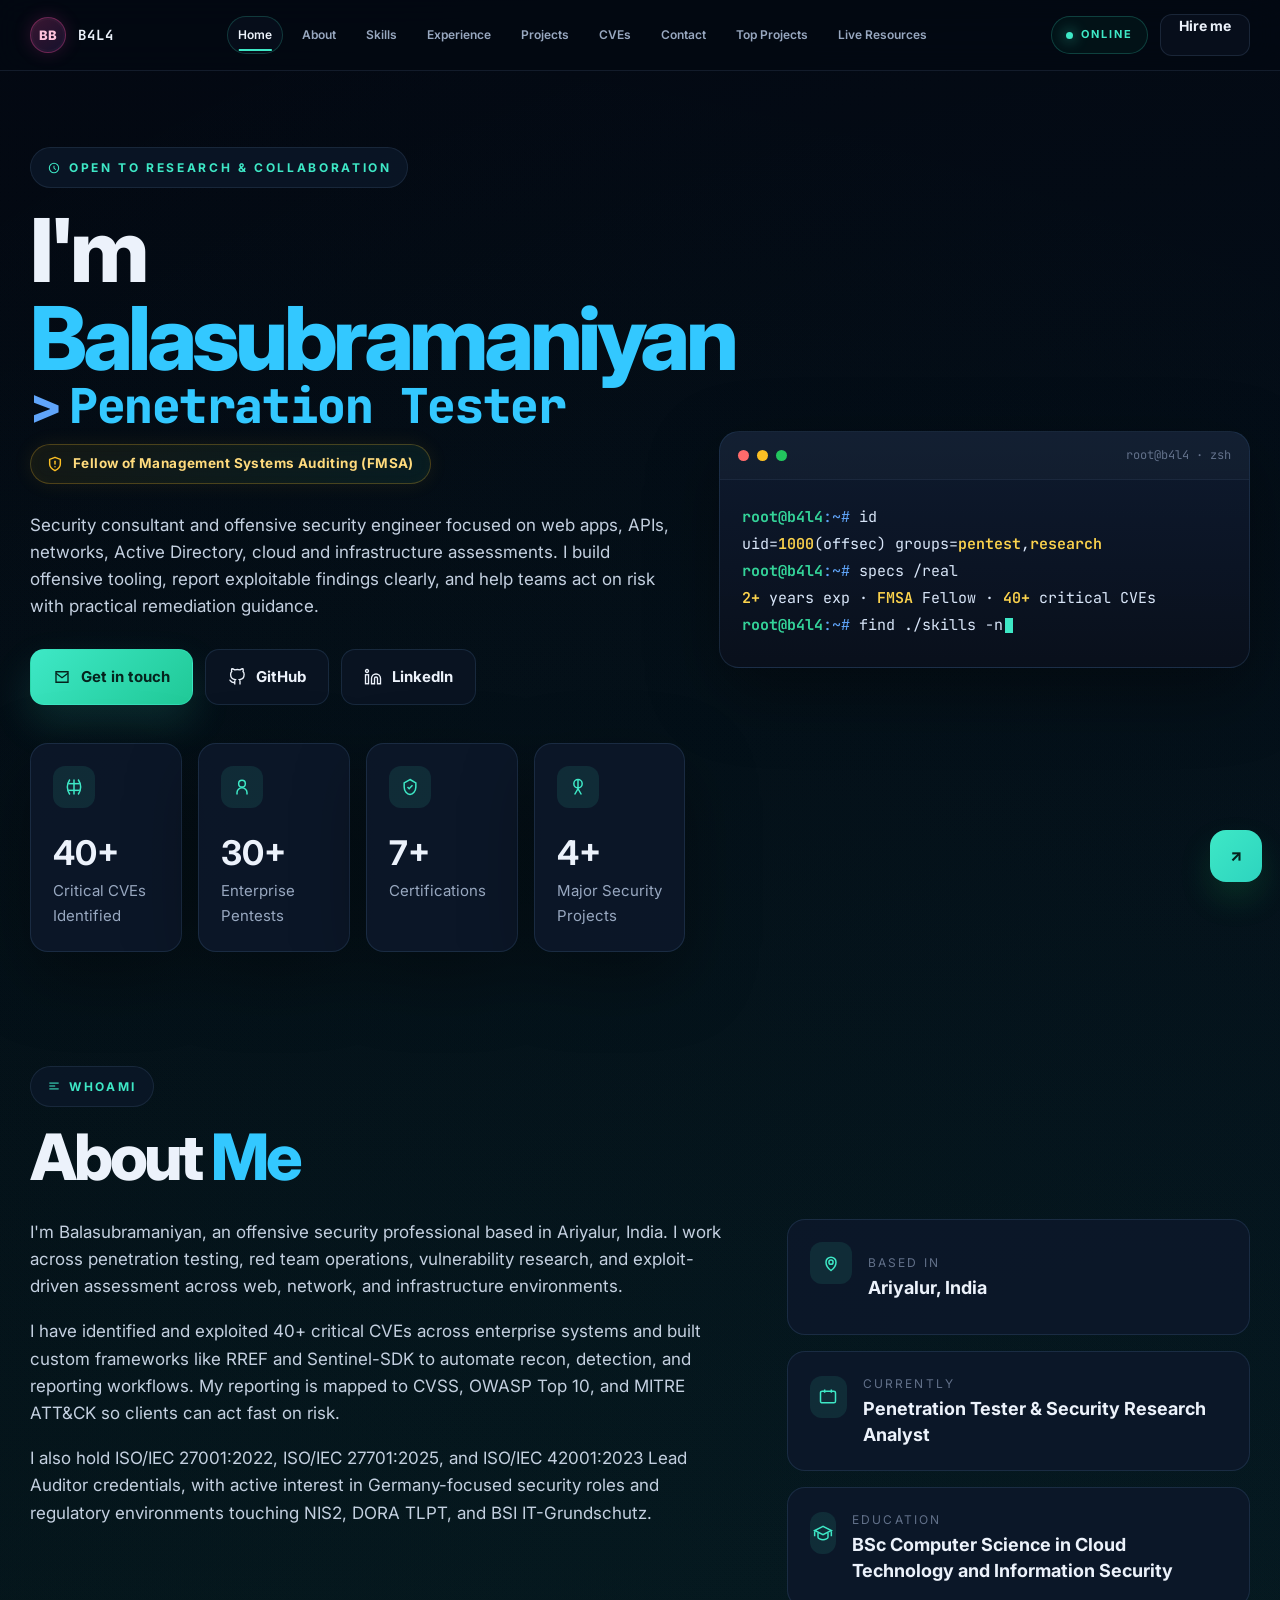
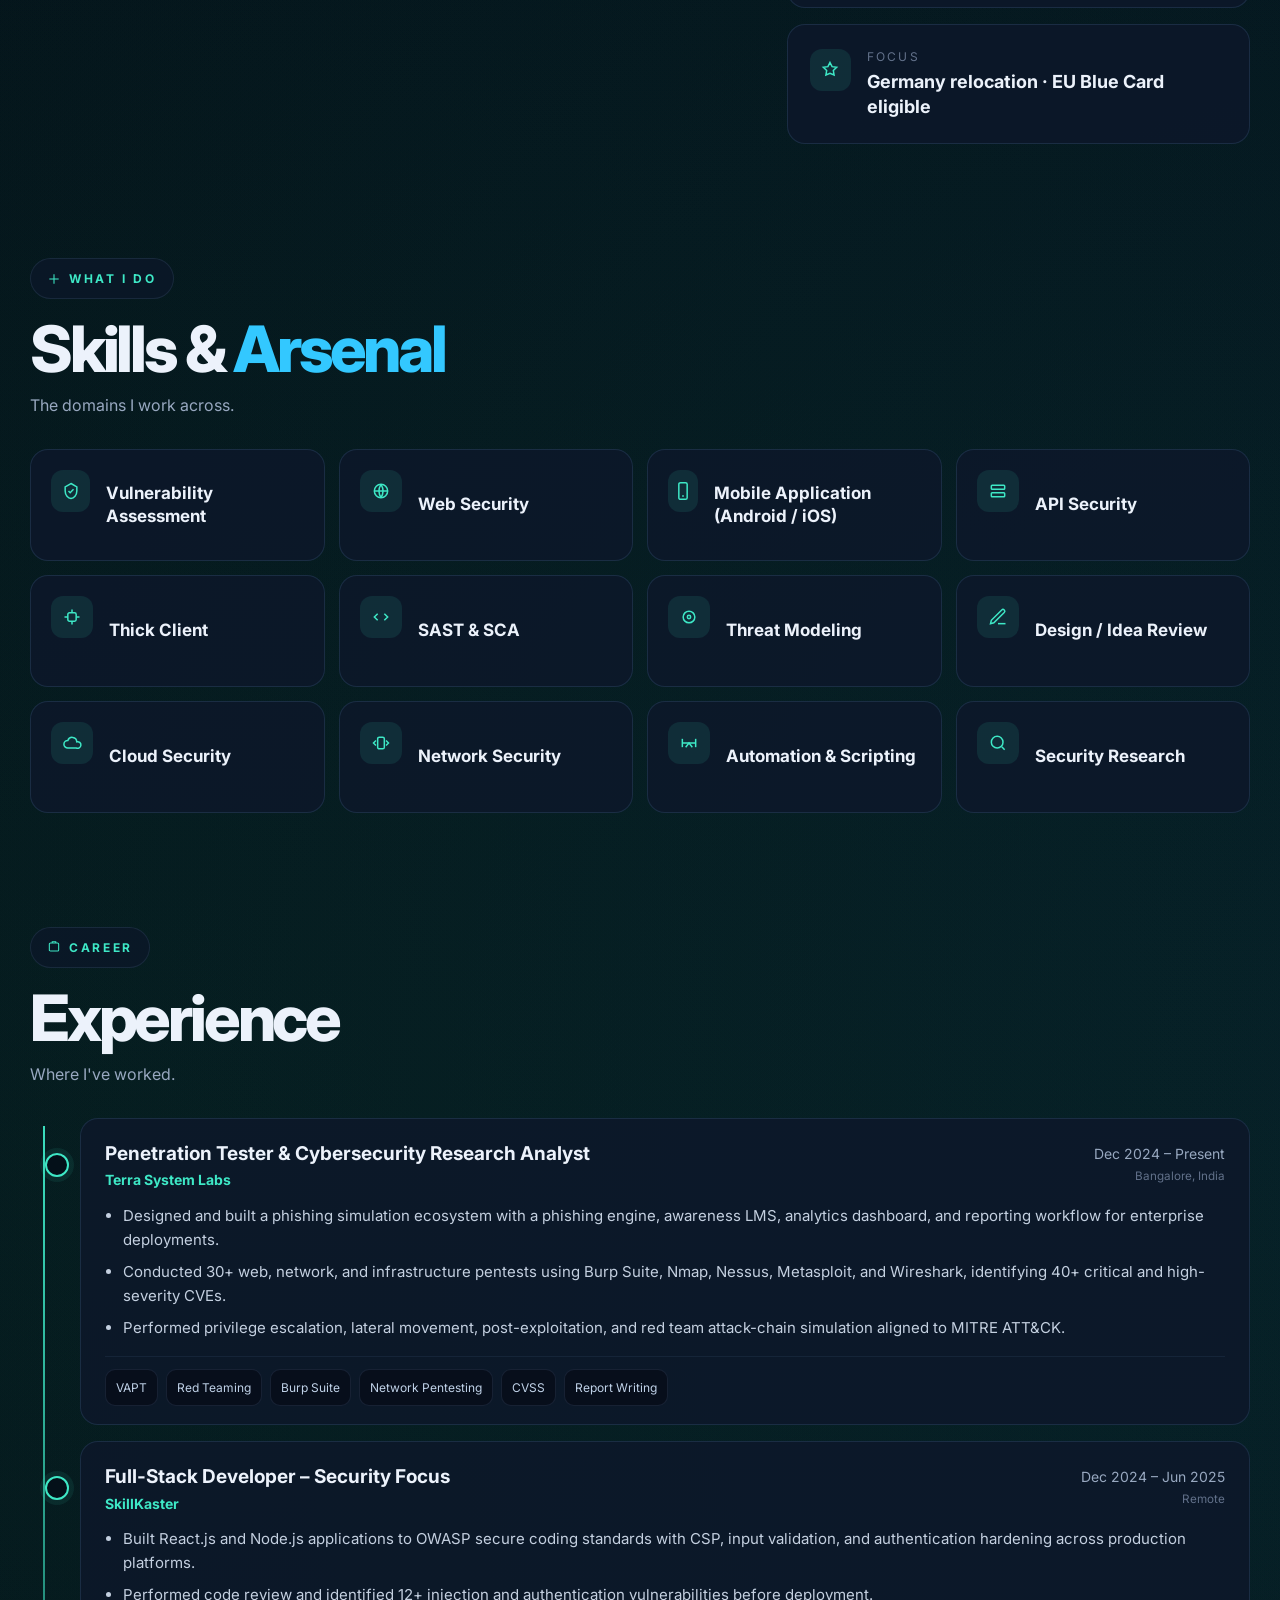
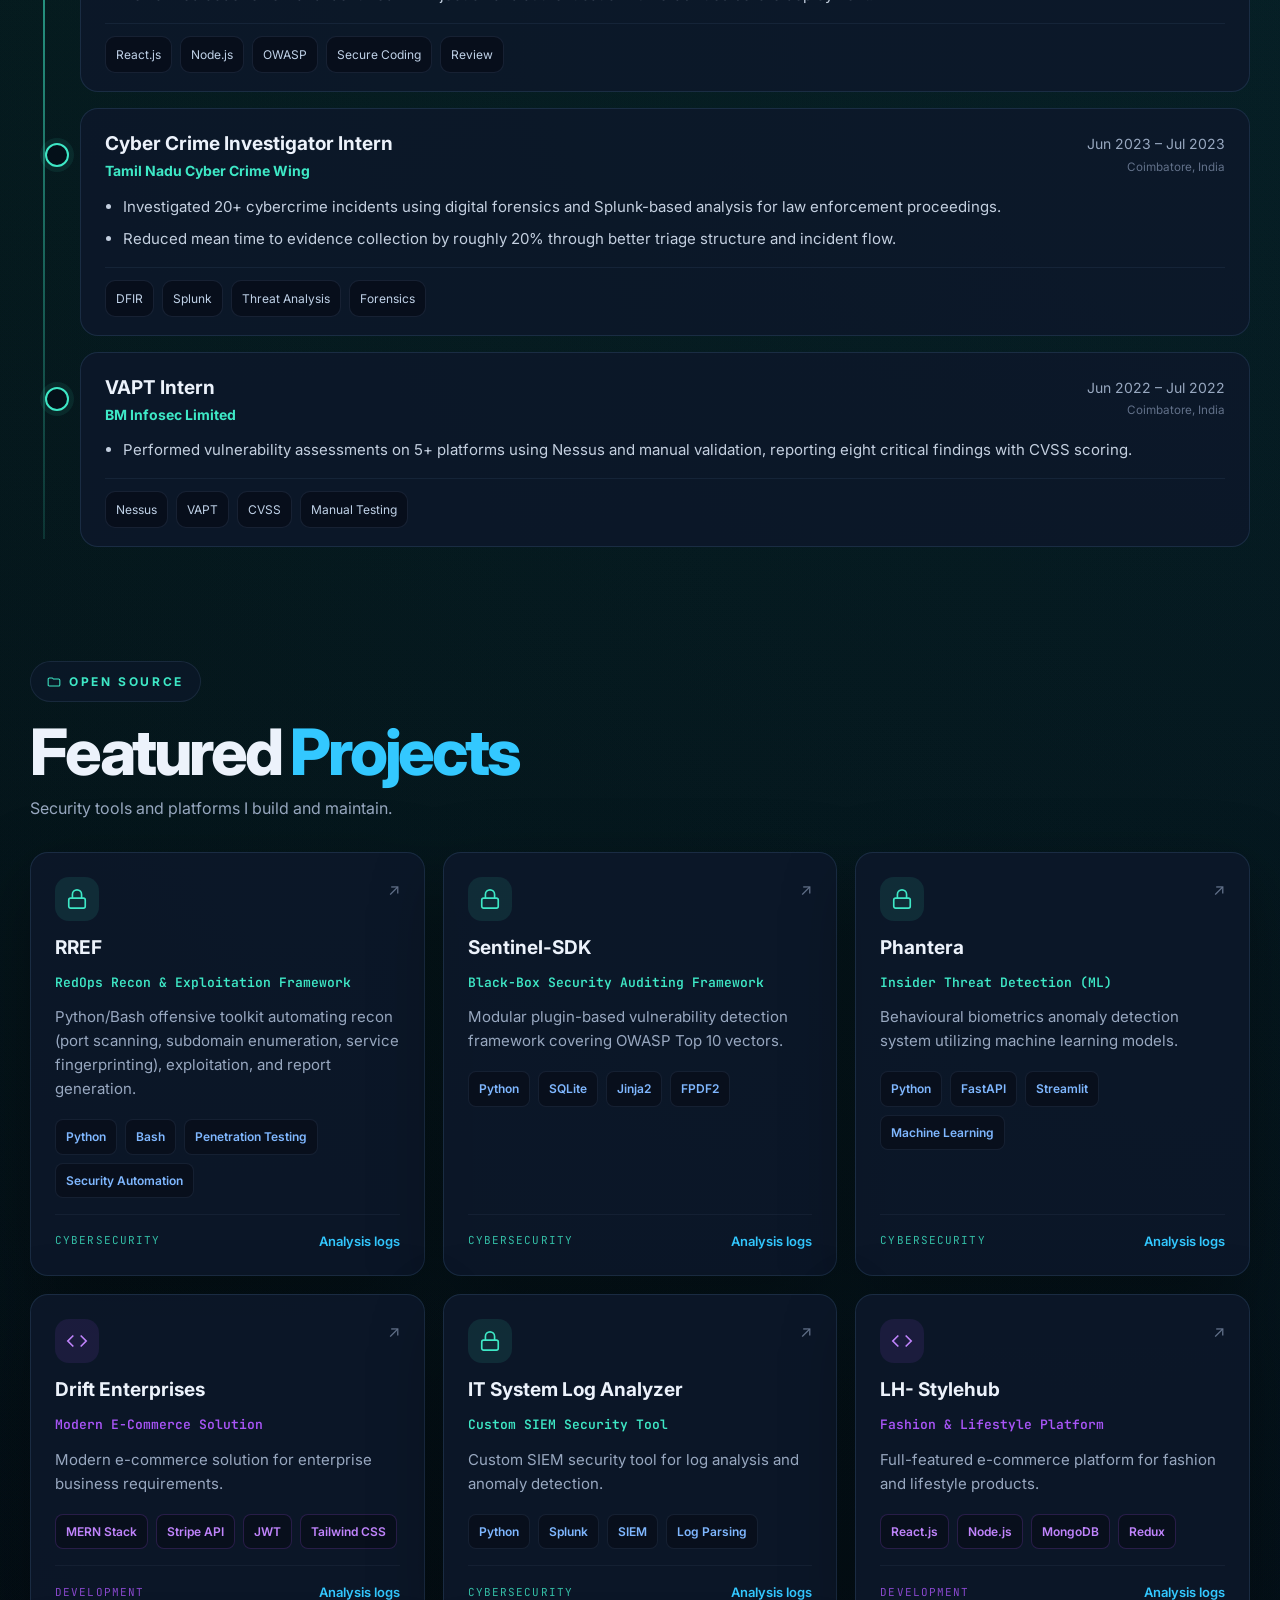
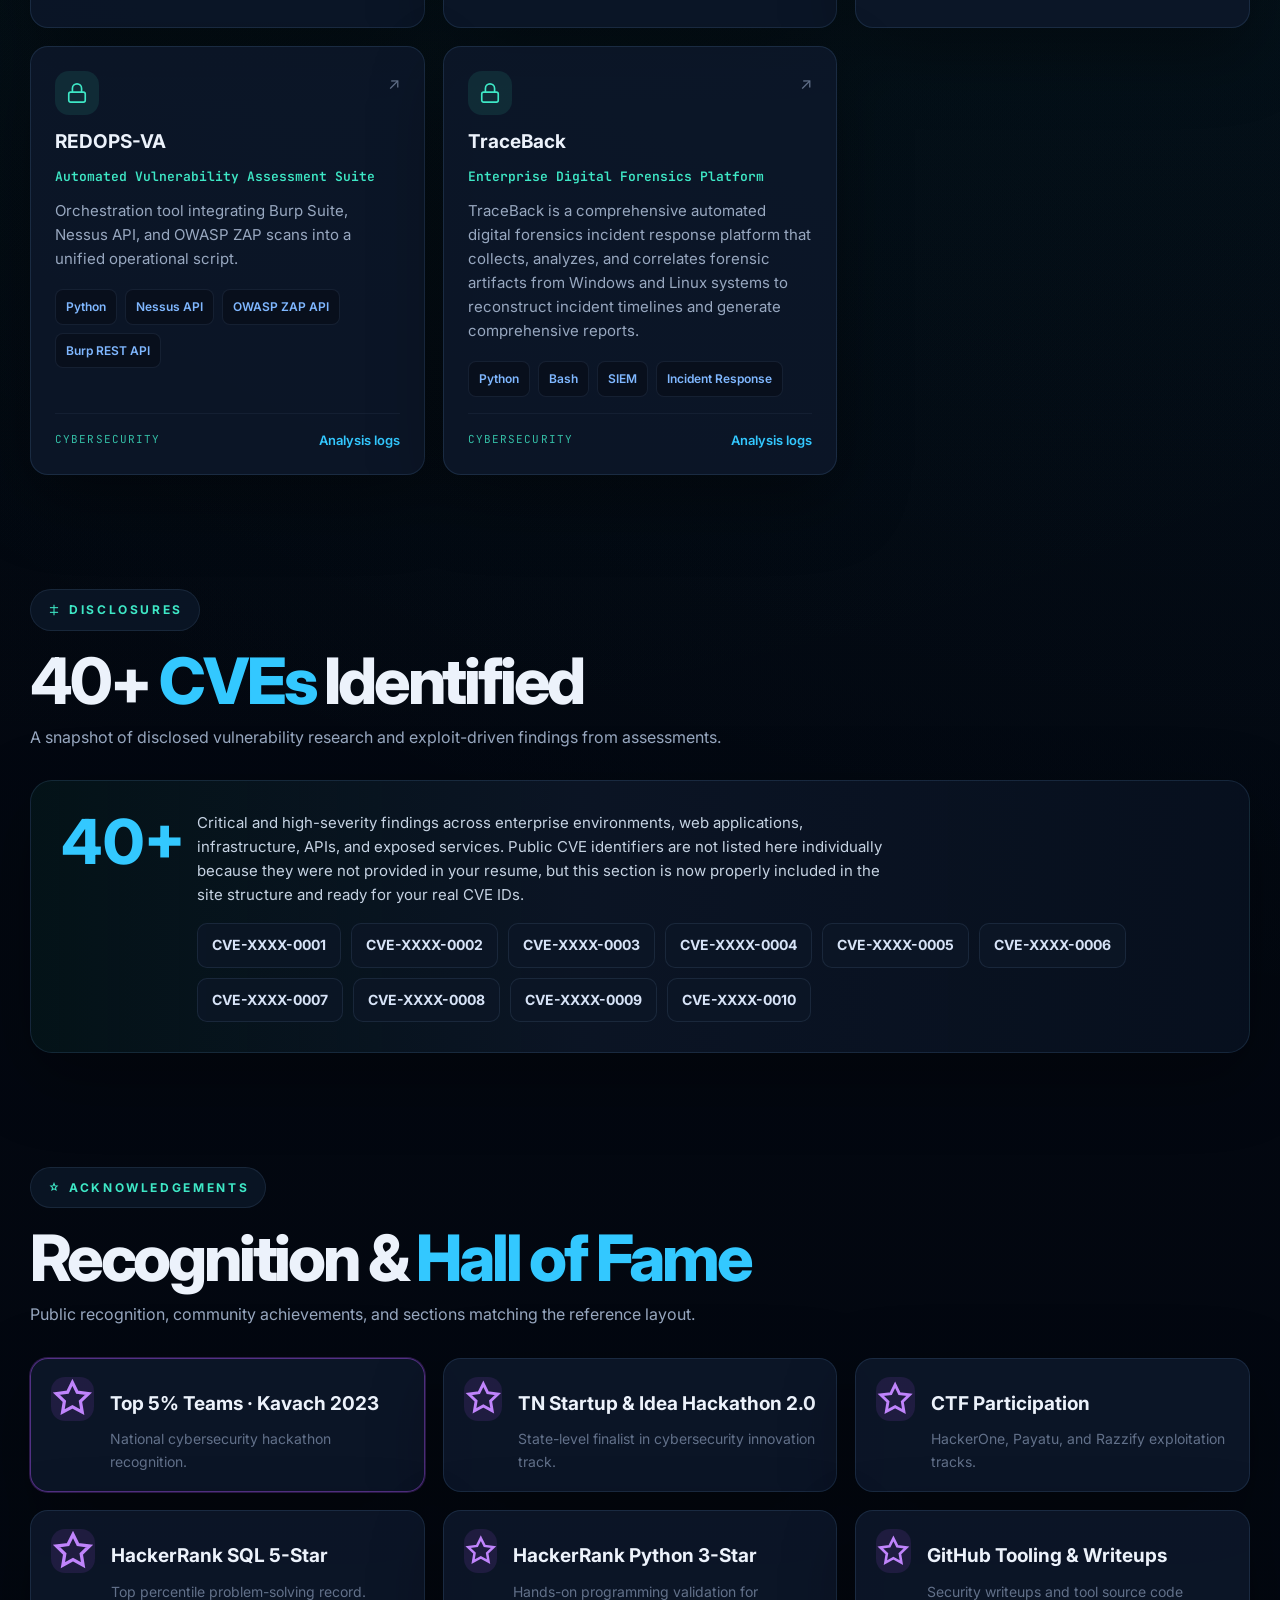
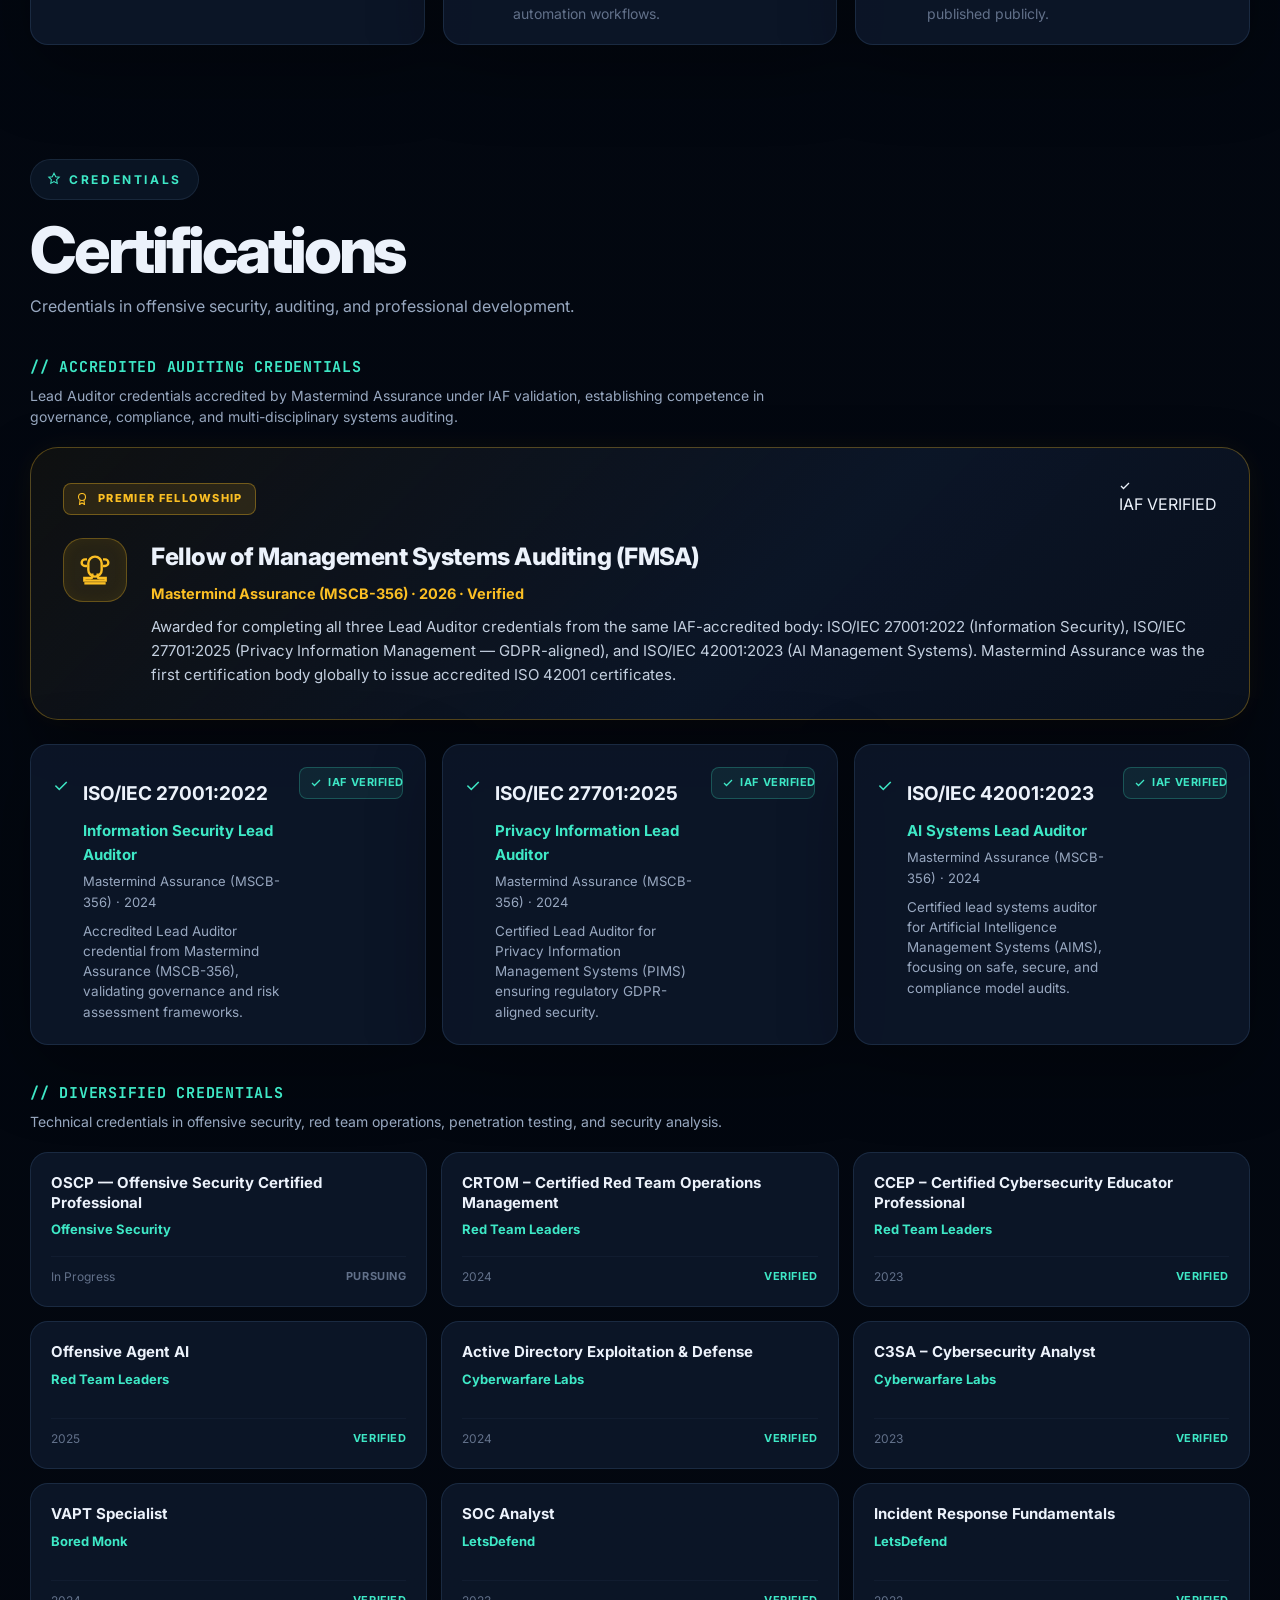
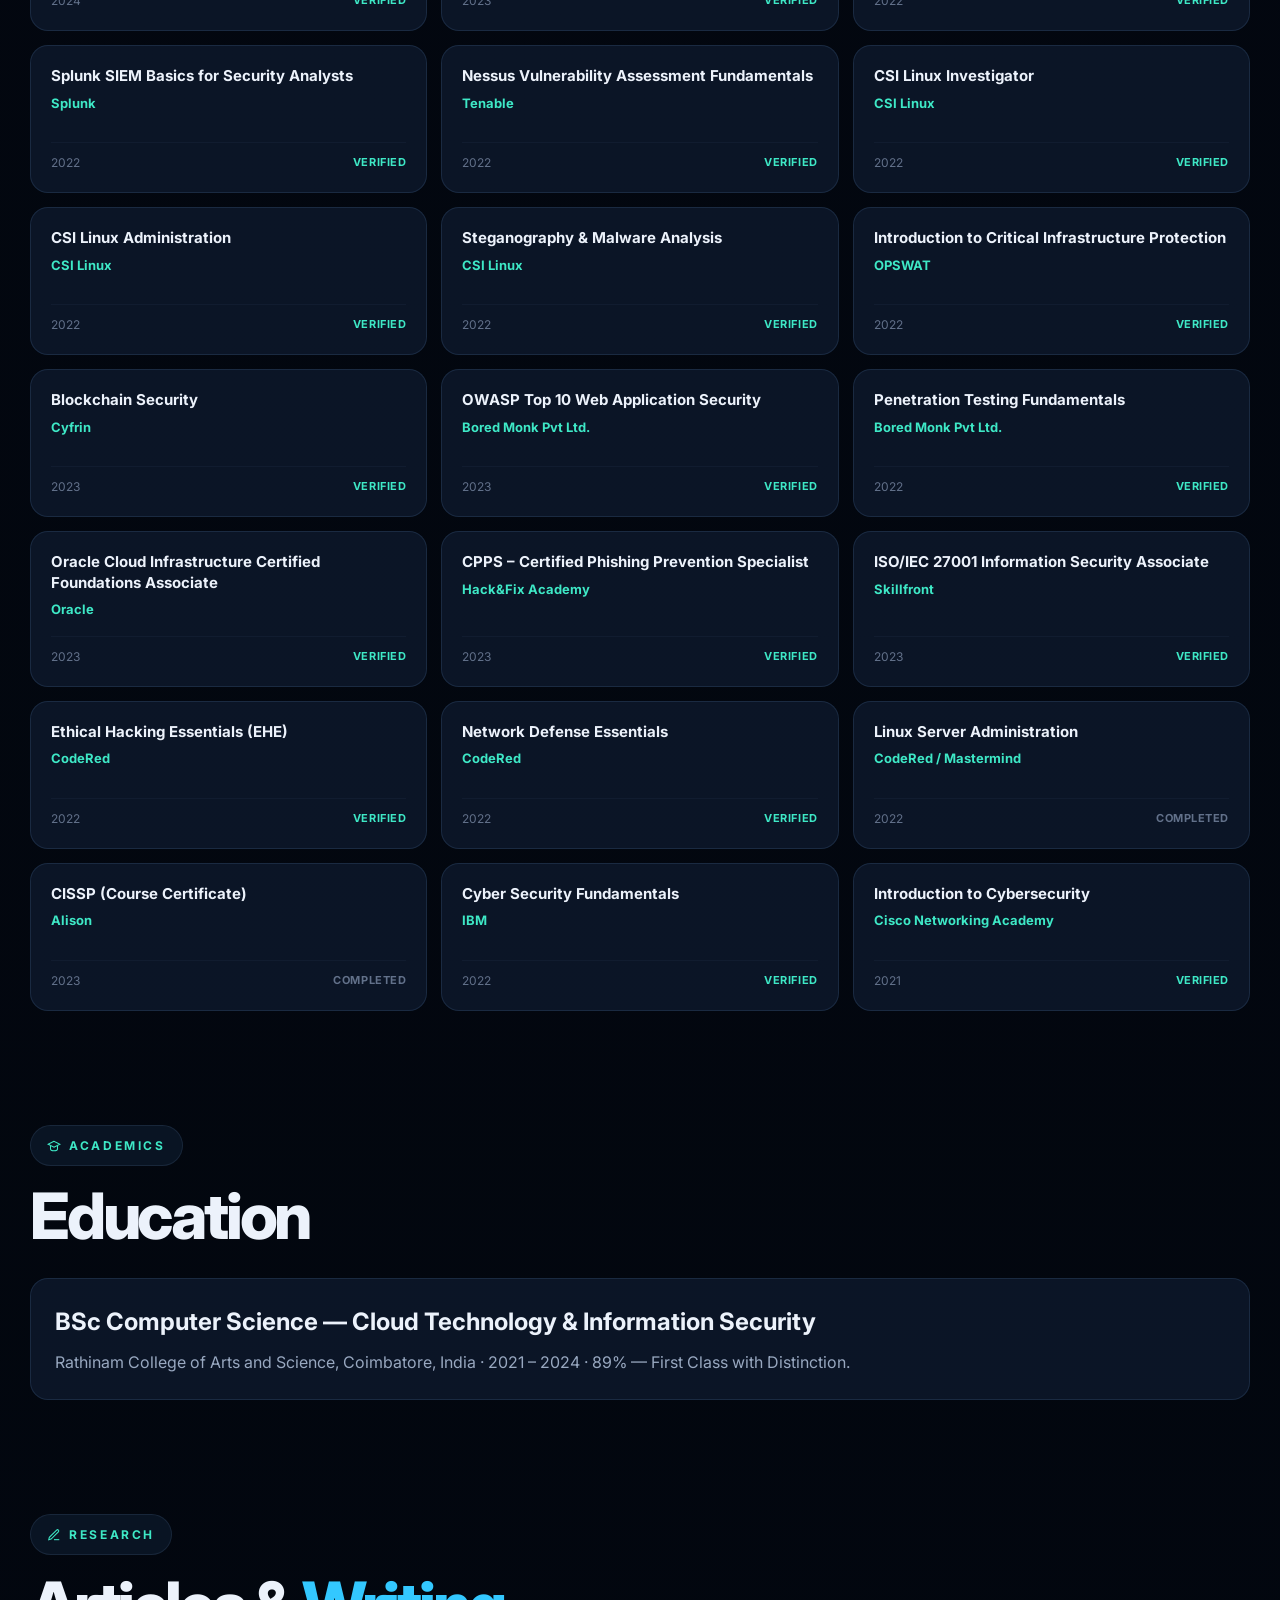
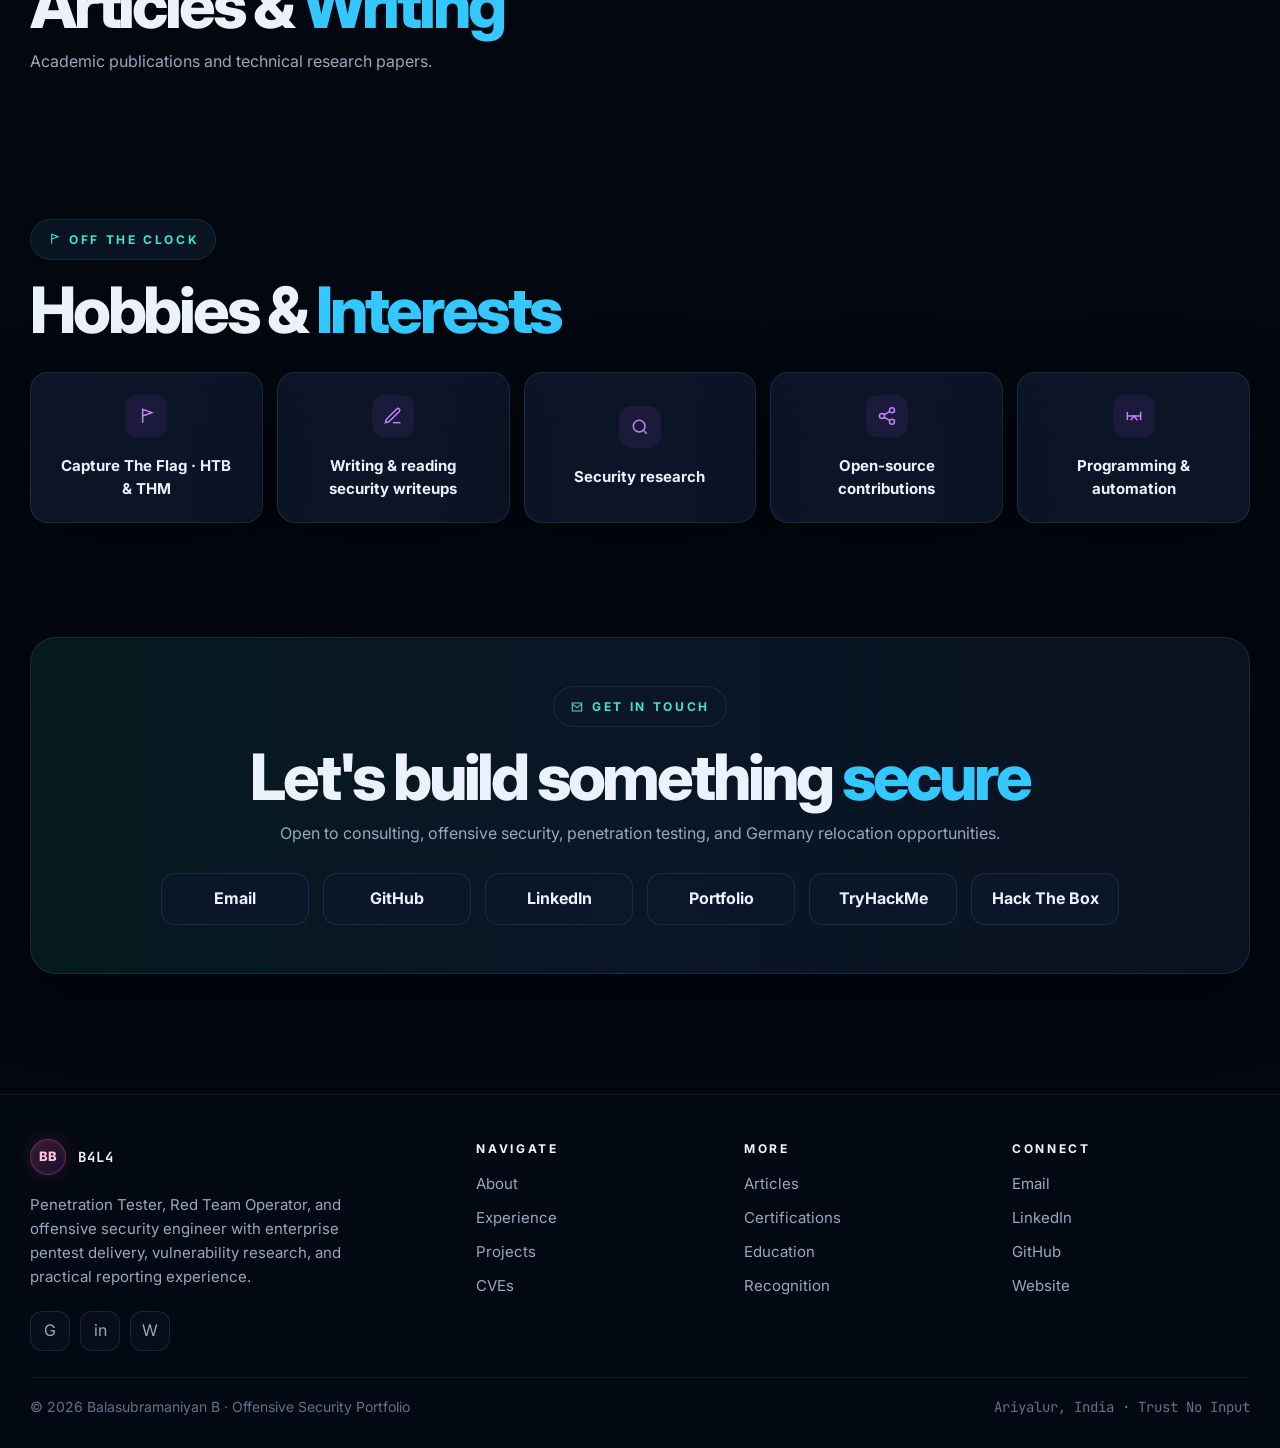
==== commit 426fca97: "chore: remove Secure Coding Practices and DevSecOps certifications" ====
--- a/index.html
+++ b/index.html
@@ -2616,8 +2616,8 @@
         </article>
         <article class="cert-card-compact reveal reveal-delay-1">
           <div class="cert-compact-top">
-            <h3>DevSecOps Fundamentals</h3>
-            <strong>Oracle</strong>
+            <h3>CPPS – Certified Phishing Prevention Specialist</h3>
+            <strong>Hack&amp;Fix Academy</strong>
           </div>
           <div class="cert-compact-bottom">
             <span class="cert-compact-date">2023</span>
@@ -2626,8 +2626,8 @@
         </article>
         <article class="cert-card-compact reveal reveal-delay-2">
           <div class="cert-compact-top">
-            <h3>CPPS – Certified Phishing Prevention Specialist</h3>
-            <strong>Hack&amp;Fix Academy</strong>
+            <h3>ISO/IEC 27001 Information Security Associate</h3>
+            <strong>Skillfront</strong>
           </div>
           <div class="cert-compact-bottom">
             <span class="cert-compact-date">2023</span>
@@ -2636,26 +2636,6 @@
         </article>
         <article class="cert-card-compact reveal">
           <div class="cert-compact-top">
-            <h3>ISO/IEC 27001 Information Security Associate</h3>
-            <strong>Skillfront</strong>
-          </div>
-          <div class="cert-compact-bottom">
-            <span class="cert-compact-date">2023</span>
-            <span class="cert-compact-status cert-status-verified">Verified</span>
-          </div>
-        </article>
-        <article class="cert-card-compact reveal reveal-delay-1">
-          <div class="cert-compact-top">
-            <h3>Secure Coding Practices (React/Node)</h3>
-            <strong>SkillKaster</strong>
-          </div>
-          <div class="cert-compact-bottom">
-            <span class="cert-compact-date">2024</span>
-            <span class="cert-compact-status cert-status-verified">Verified</span>
-          </div>
-        </article>
-        <article class="cert-card-compact reveal reveal-delay-2">
-          <div class="cert-compact-top">
             <h3>Ethical Hacking Essentials (EHE)</h3>
             <strong>CodeRed</strong>
           </div>
@@ -2664,7 +2644,7 @@
             <span class="cert-compact-status cert-status-verified">Verified</span>
           </div>
         </article>
-        <article class="cert-card-compact reveal">
+        <article class="cert-card-compact reveal reveal-delay-1">
           <div class="cert-compact-top">
             <h3>Network Defense Essentials</h3>
             <strong>CodeRed</strong>
@@ -2674,7 +2654,7 @@
             <span class="cert-compact-status cert-status-verified">Verified</span>
           </div>
         </article>
-        <article class="cert-card-compact reveal reveal-delay-1">
+        <article class="cert-card-compact reveal reveal-delay-2">
           <div class="cert-compact-top">
             <h3>Linux Server Administration</h3>
             <strong>CodeRed / Mastermind</strong>
@@ -2684,7 +2664,7 @@
             <span class="cert-compact-status cert-status-standard">Completed</span>
           </div>
         </article>
-        <article class="cert-card-compact reveal reveal-delay-2">
+        <article class="cert-card-compact reveal">
           <div class="cert-compact-top">
             <h3>CISSP (Course Certificate)</h3>
             <strong>Alison</strong>
@@ -2694,7 +2674,7 @@
             <span class="cert-compact-status cert-status-standard">Completed</span>
           </div>
         </article>
-        <article class="cert-card-compact reveal">
+        <article class="cert-card-compact reveal reveal-delay-1">
           <div class="cert-compact-top">
             <h3>Cyber Security Fundamentals</h3>
             <strong>IBM</strong>
@@ -2704,7 +2684,7 @@
             <span class="cert-compact-status cert-status-verified">Verified</span>
           </div>
         </article>
-        <article class="cert-card-compact reveal reveal-delay-1">
+        <article class="cert-card-compact reveal reveal-delay-2">
           <div class="cert-compact-top">
             <h3>Introduction to Cybersecurity</h3>
             <strong>Cisco Networking Academy</strong>
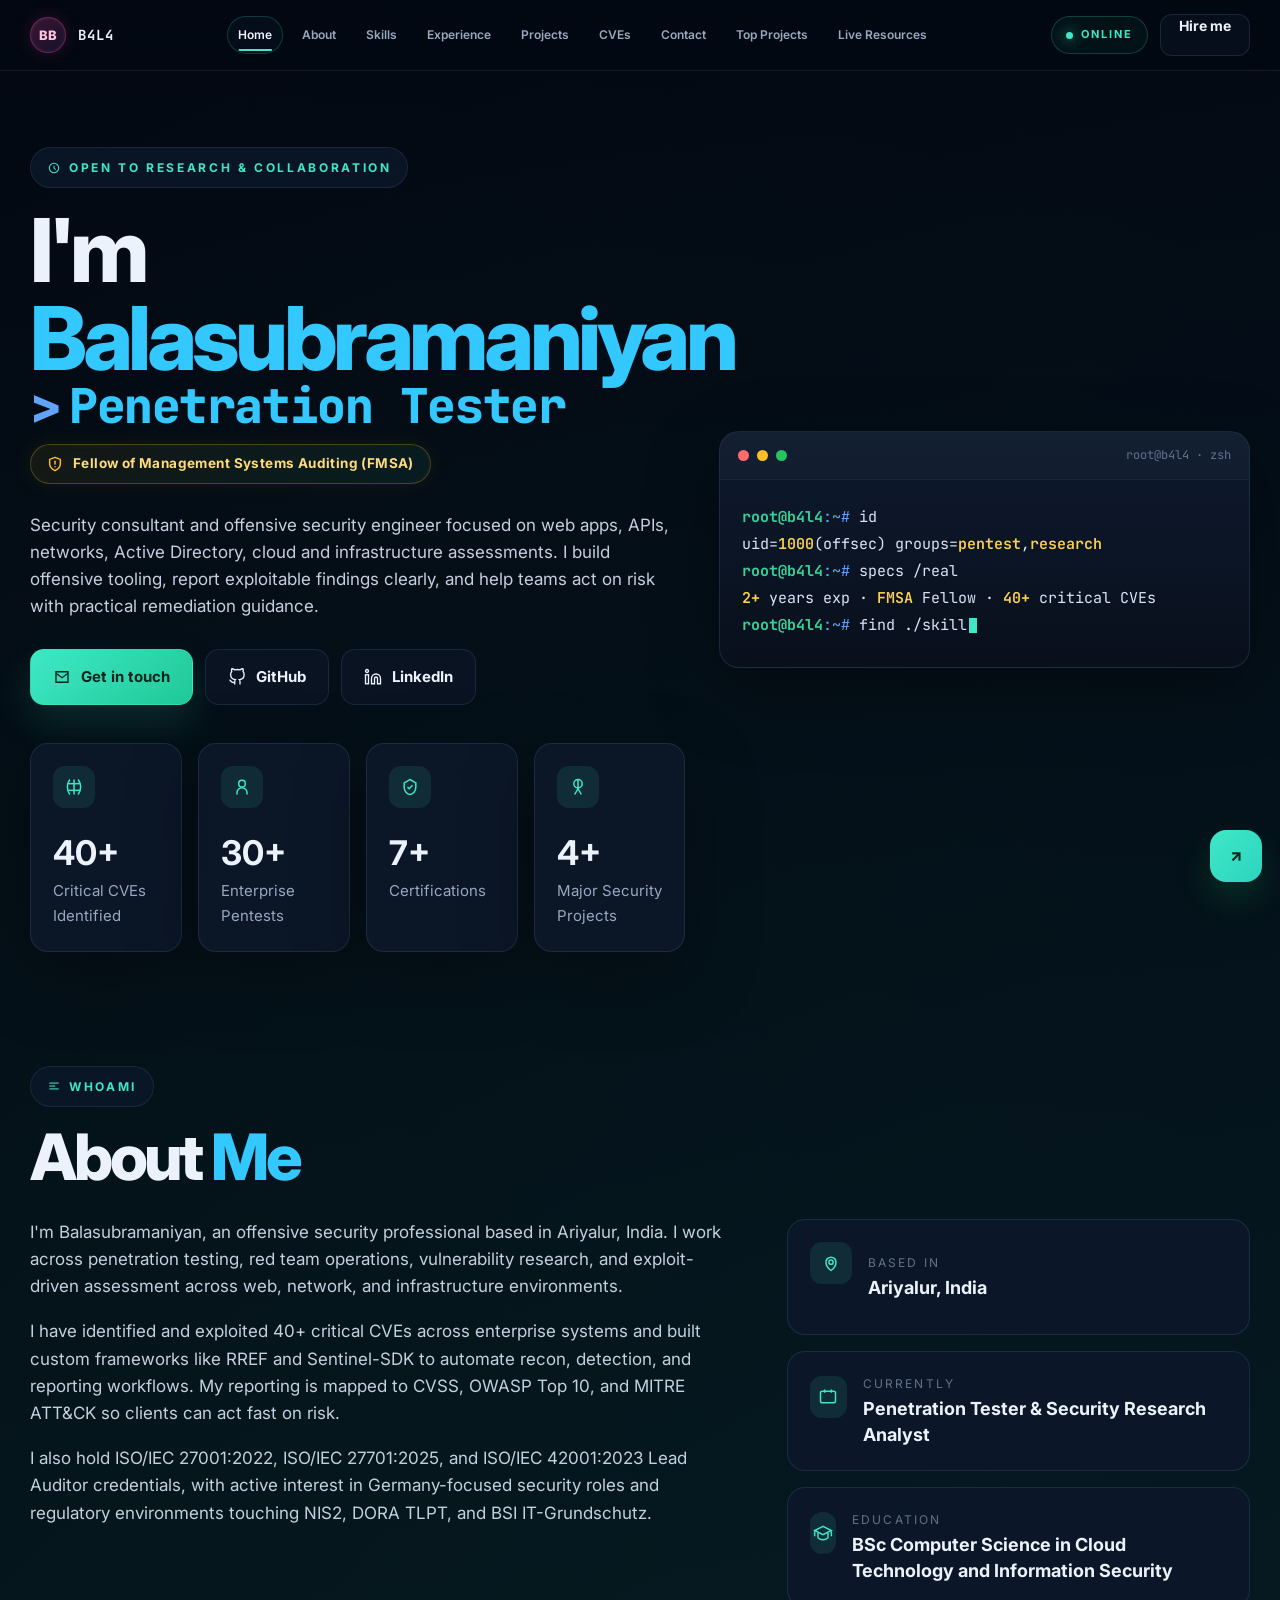
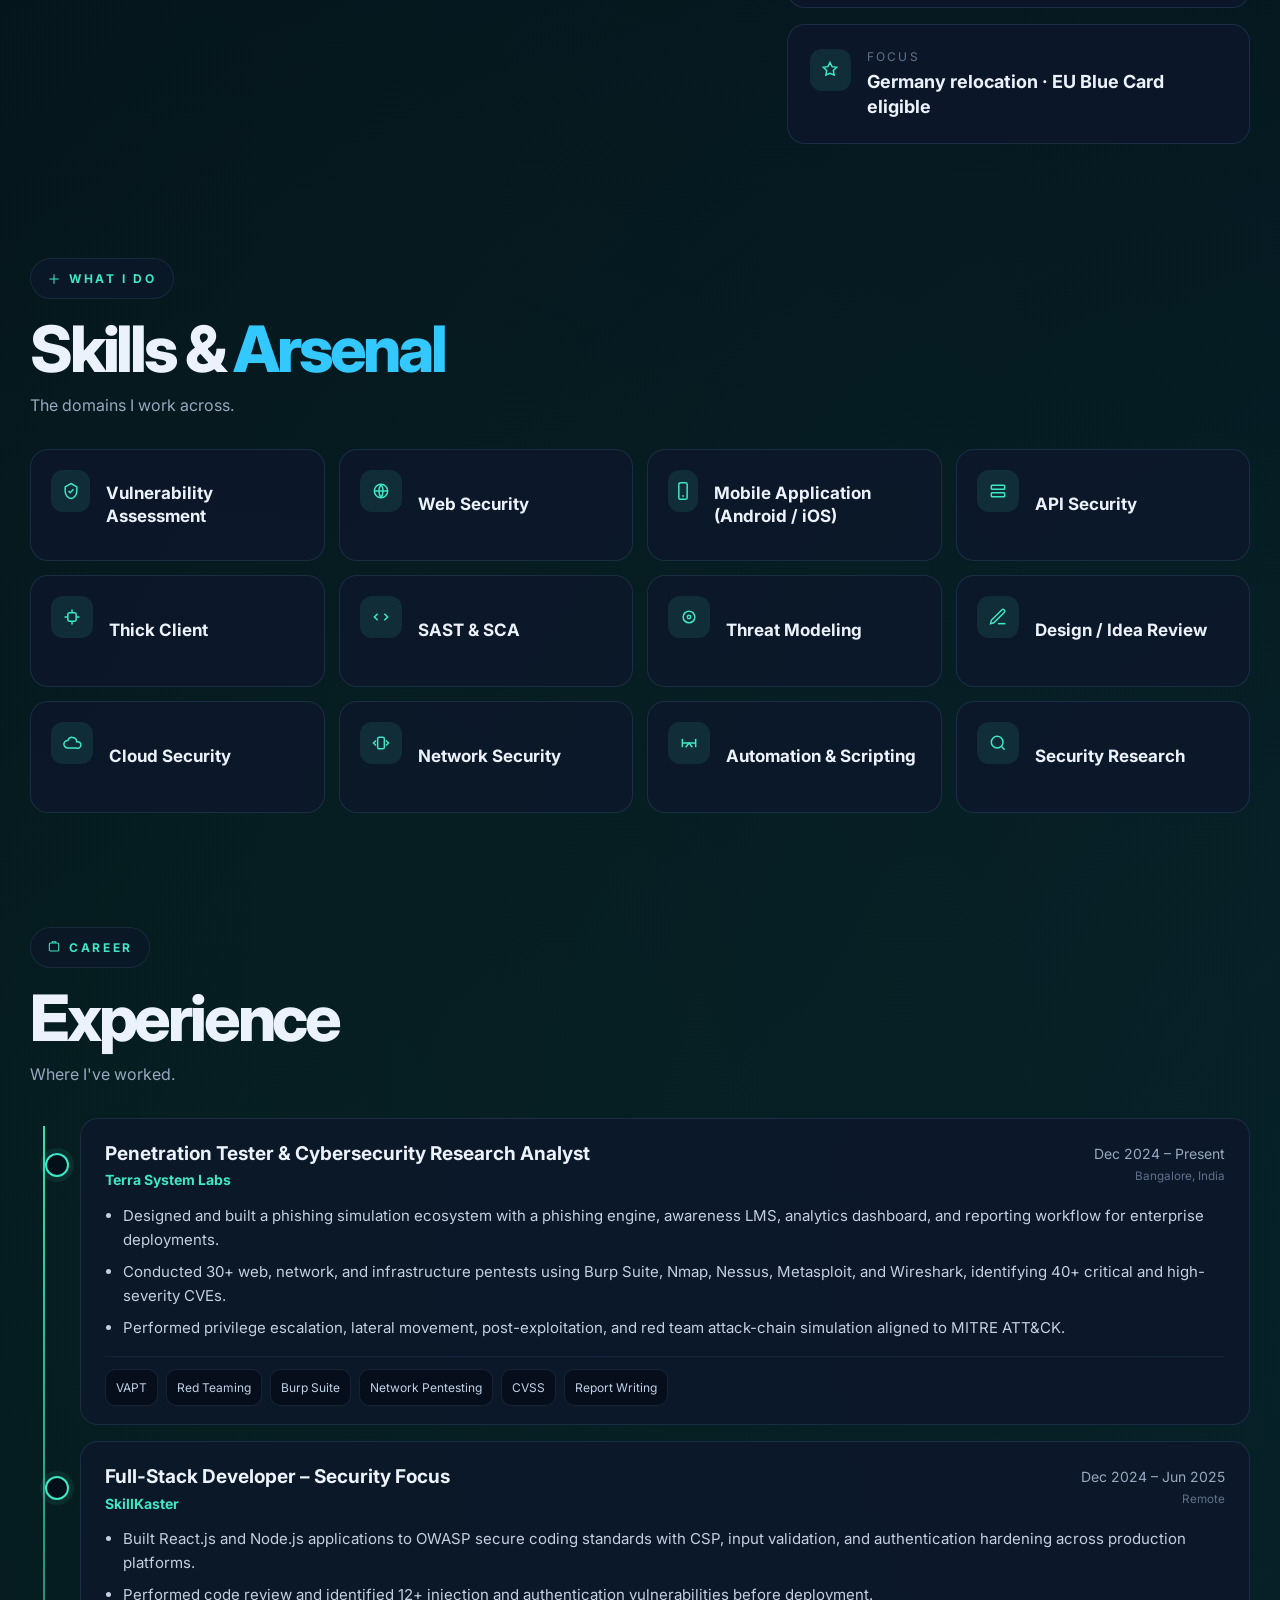
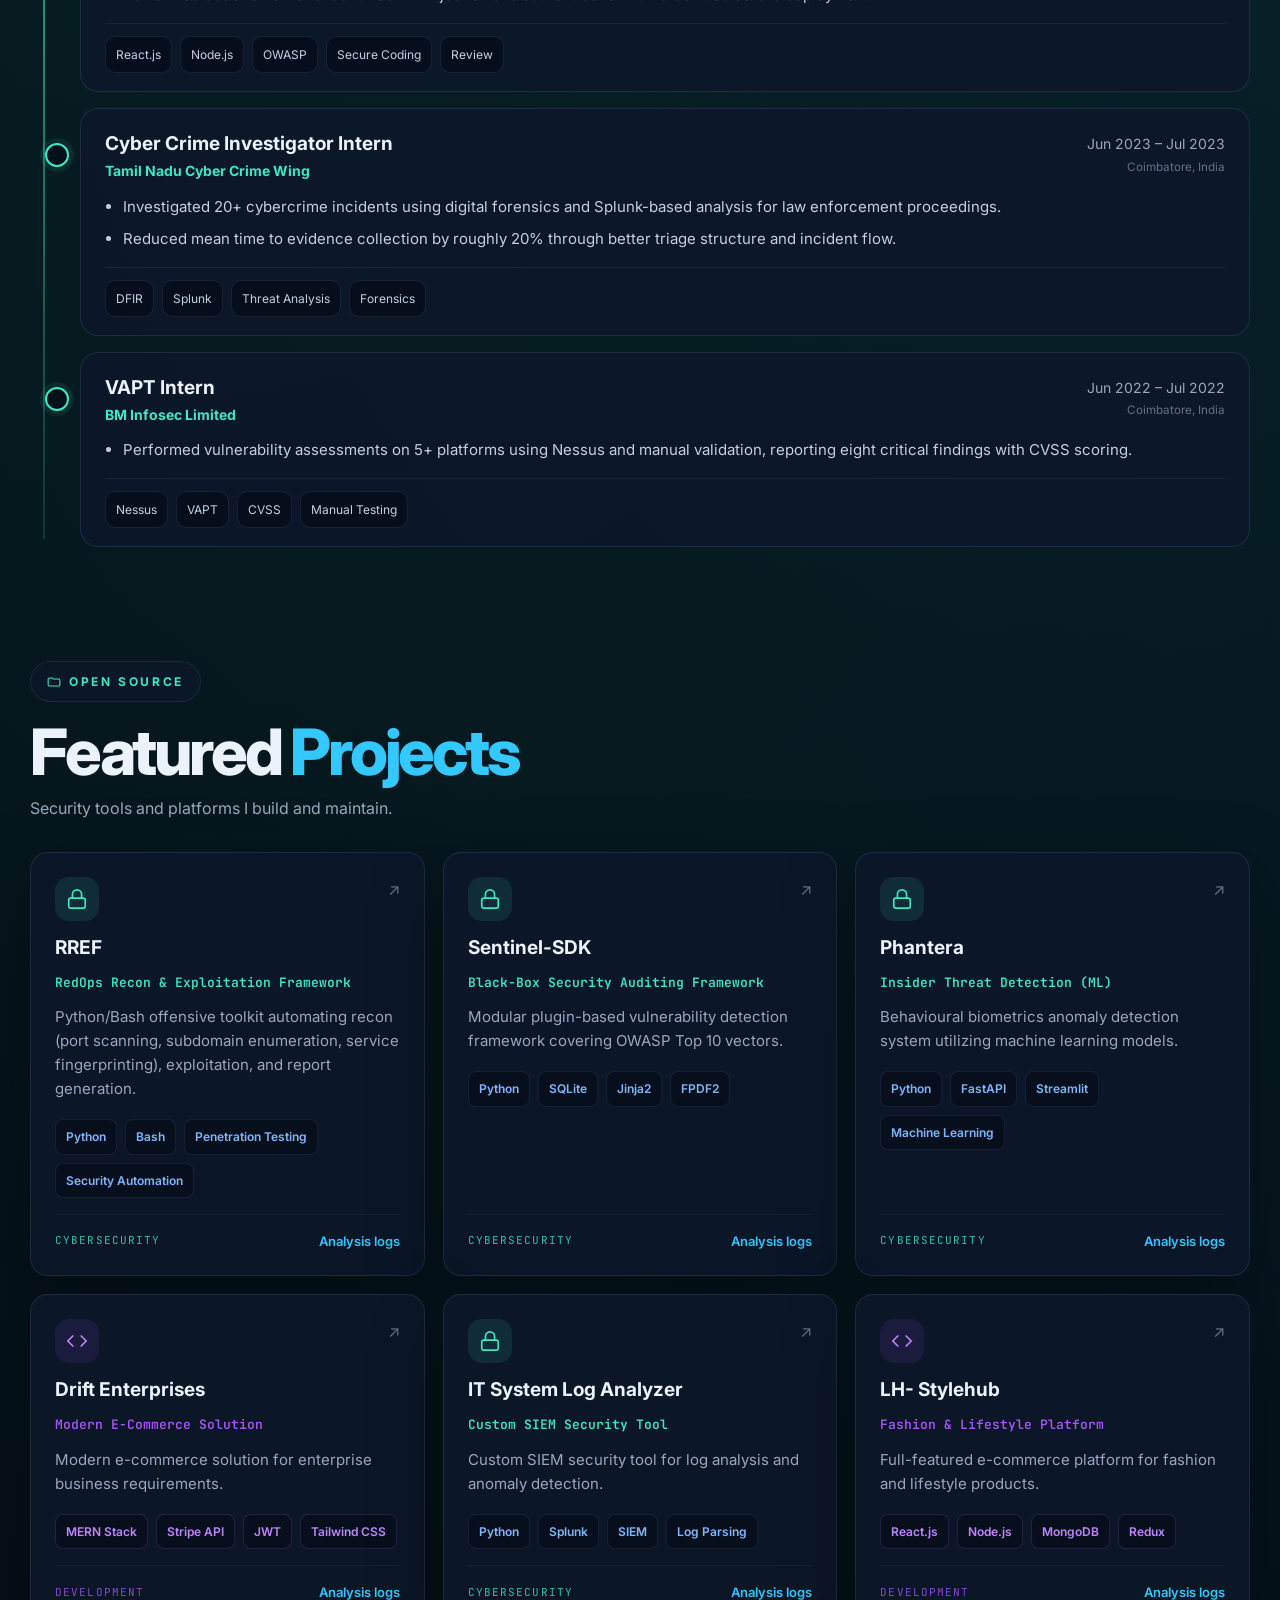
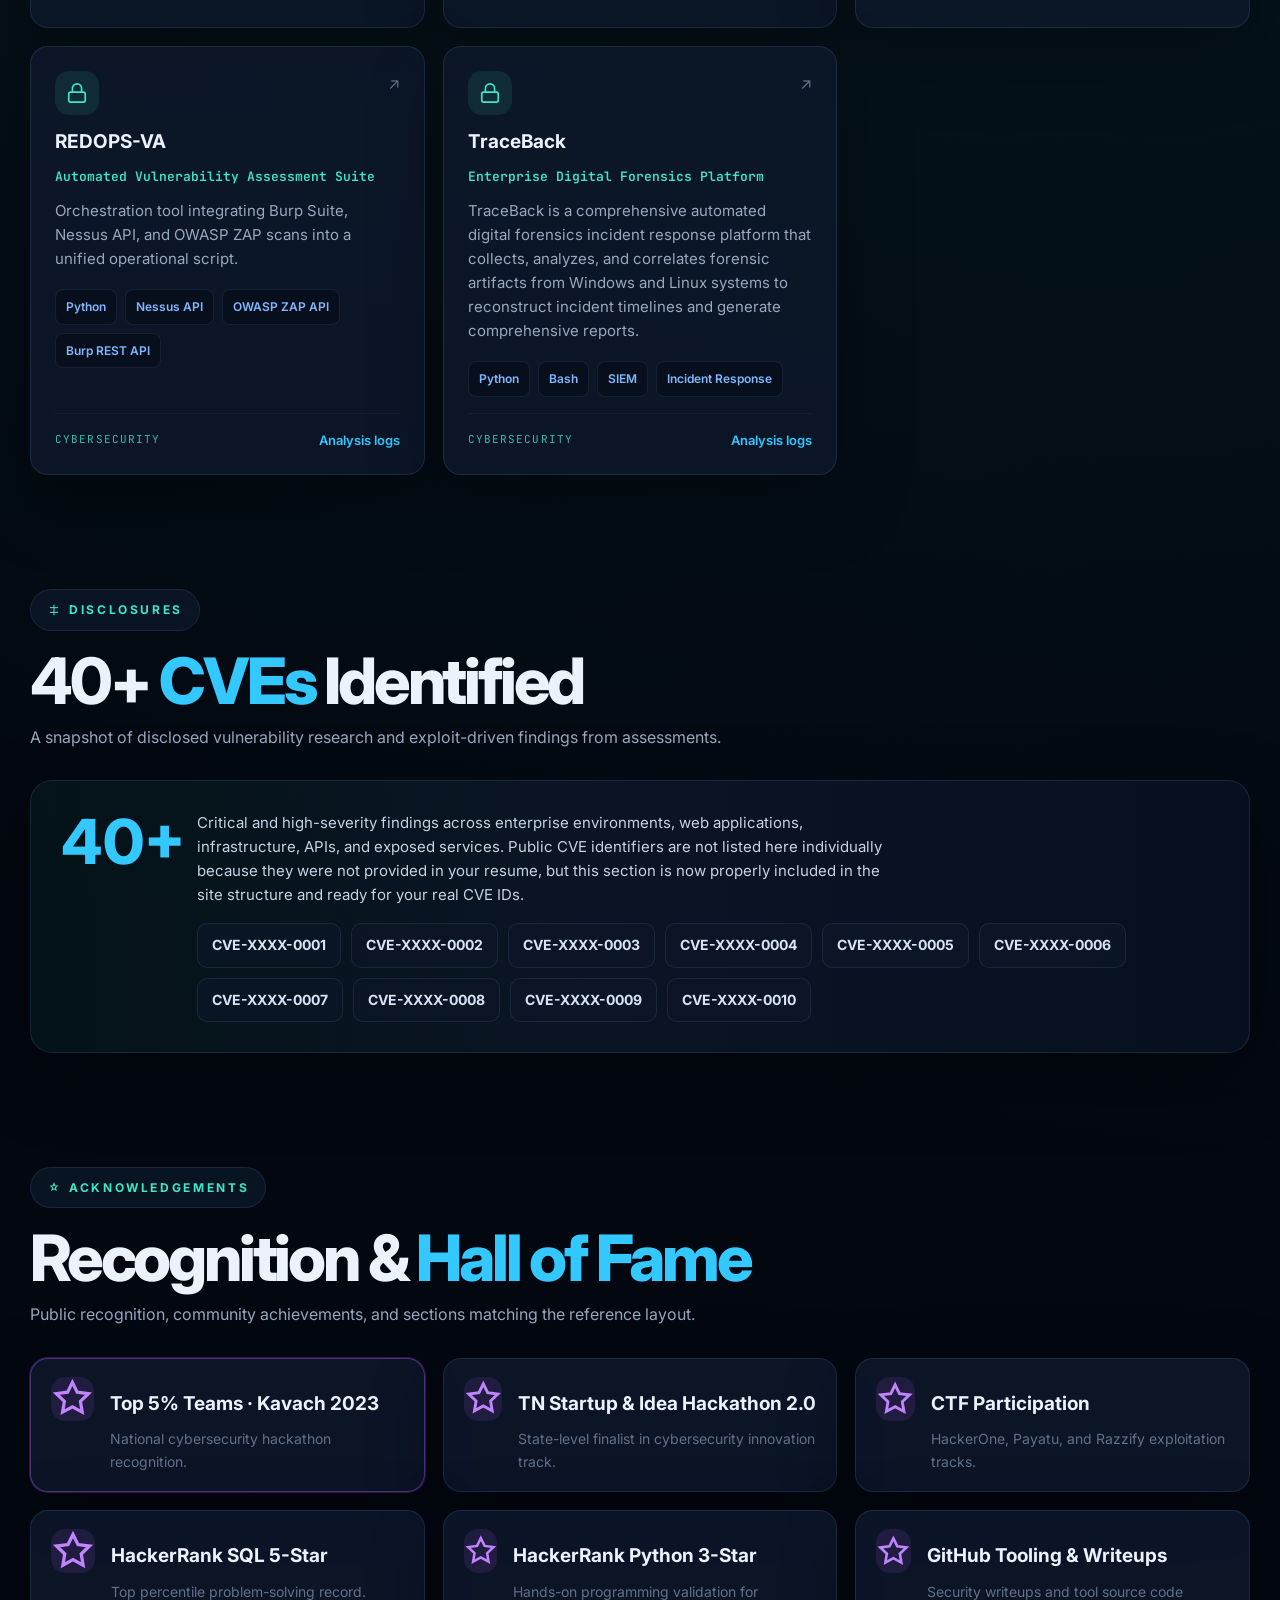
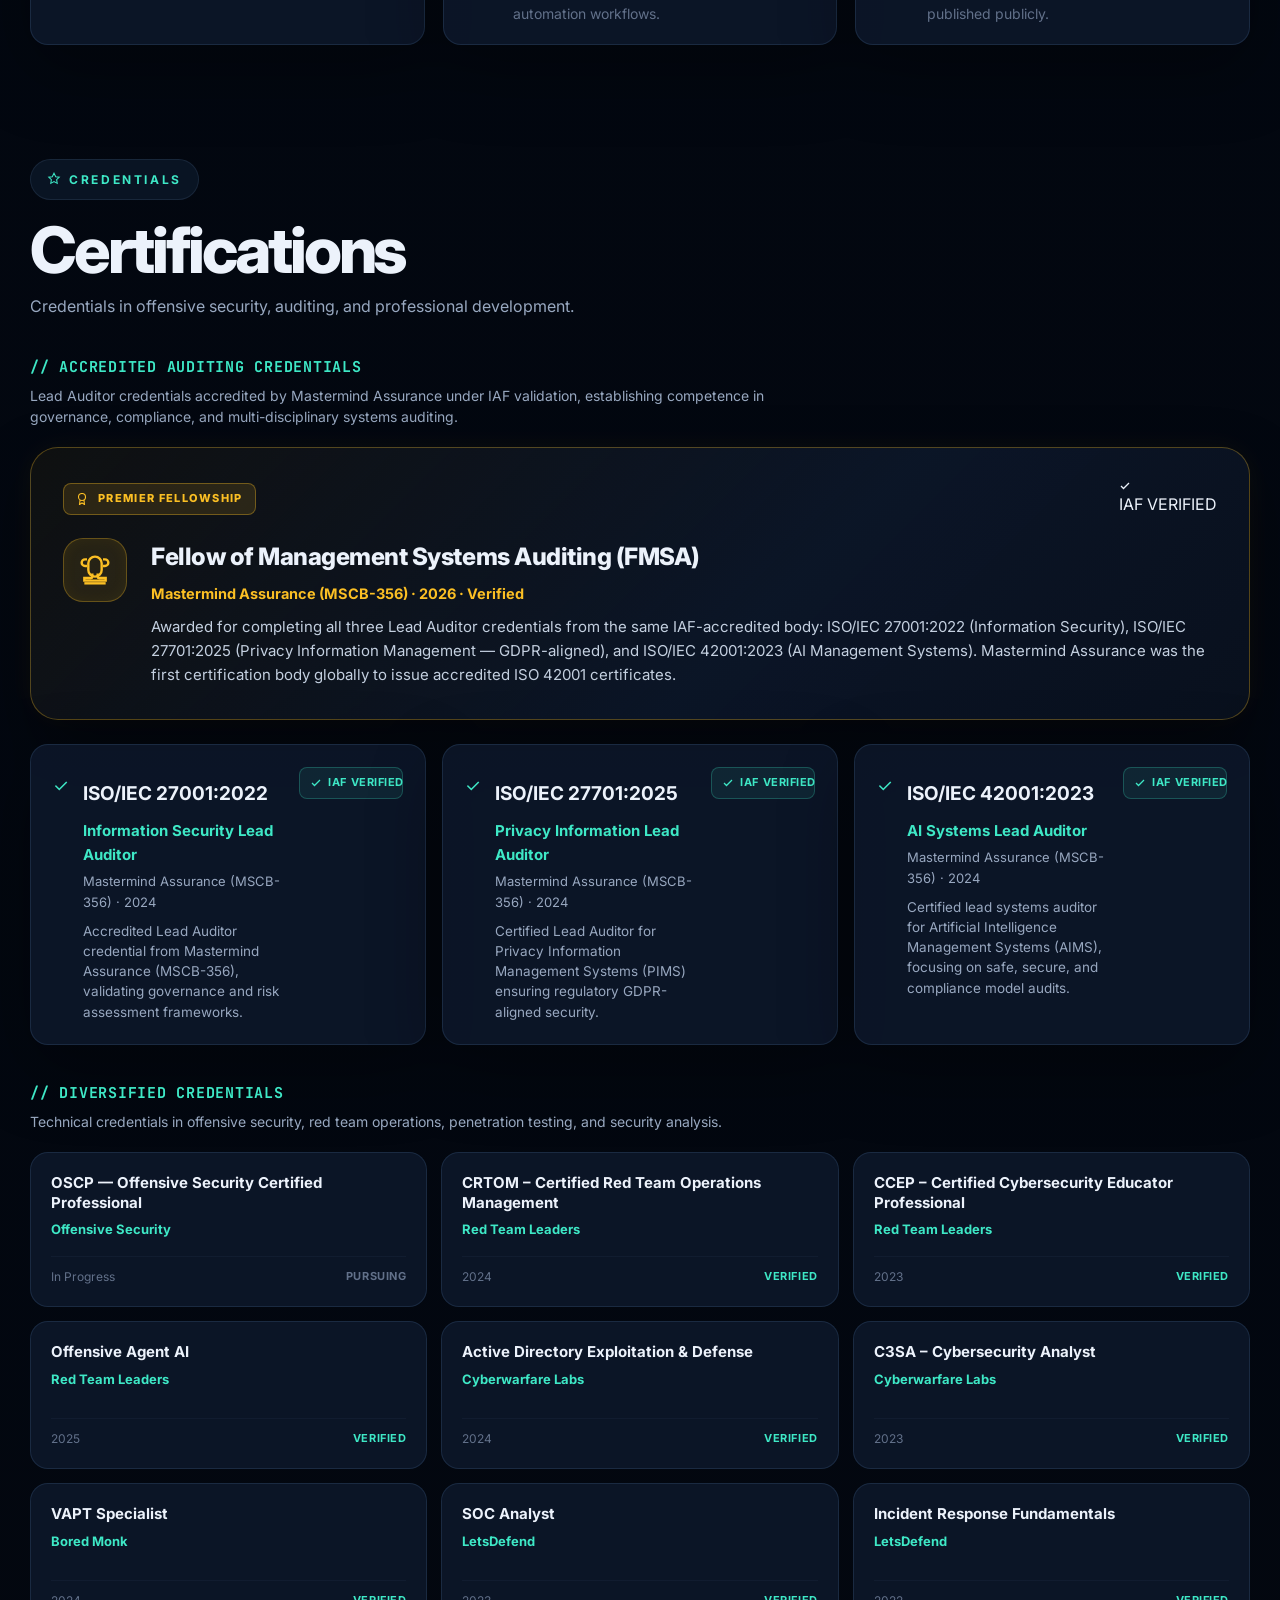
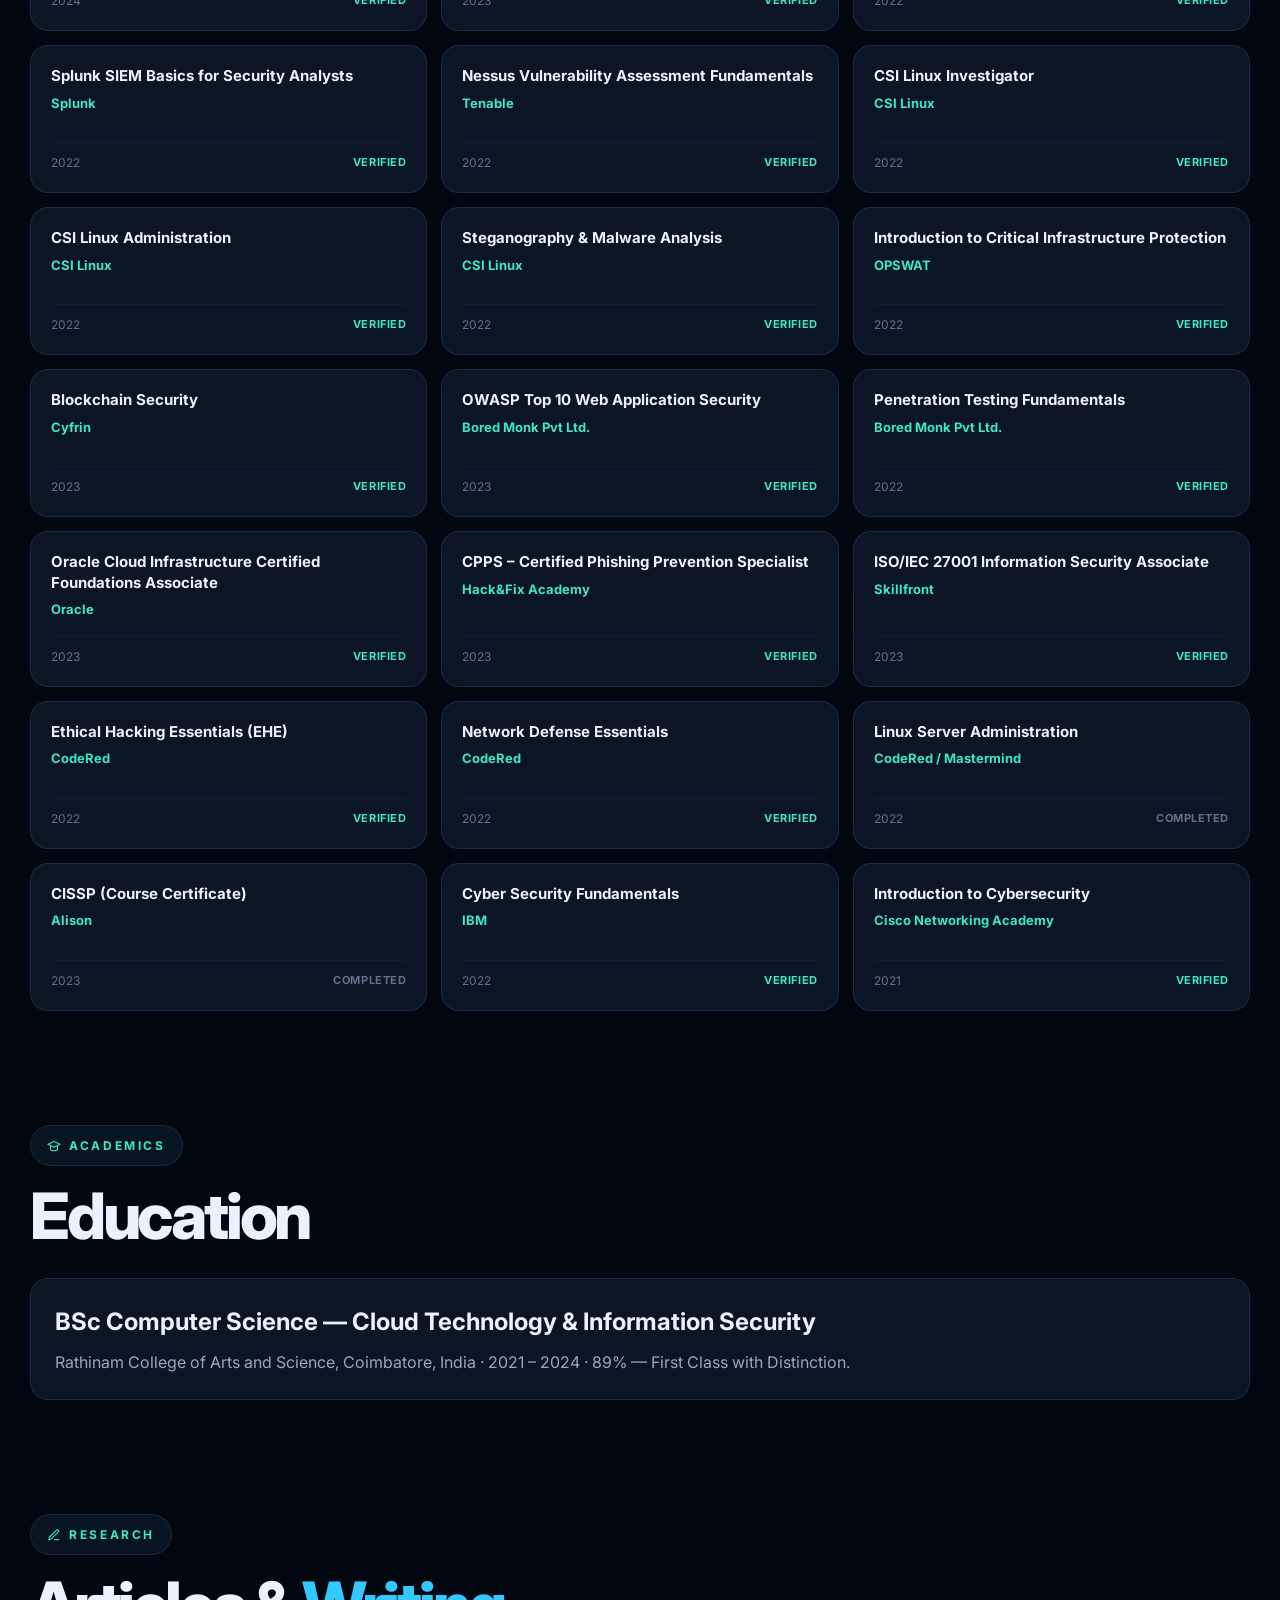
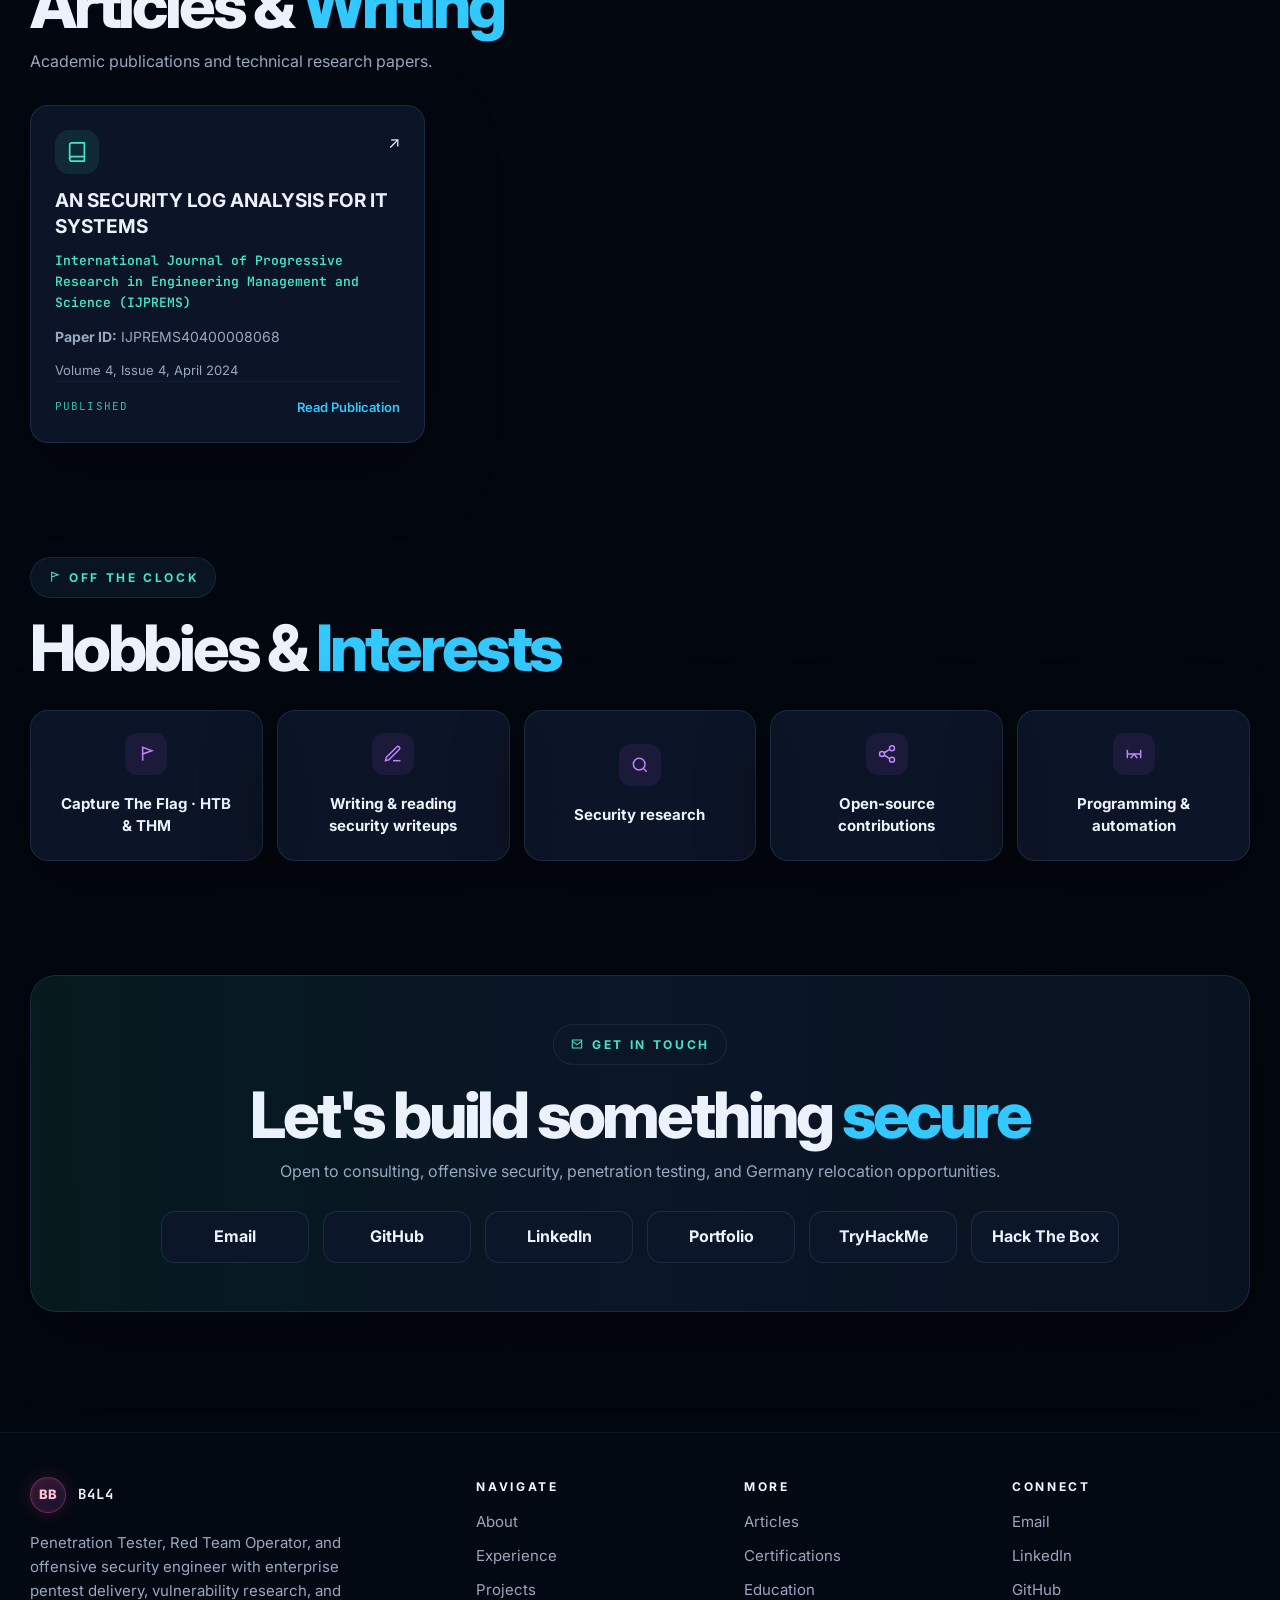
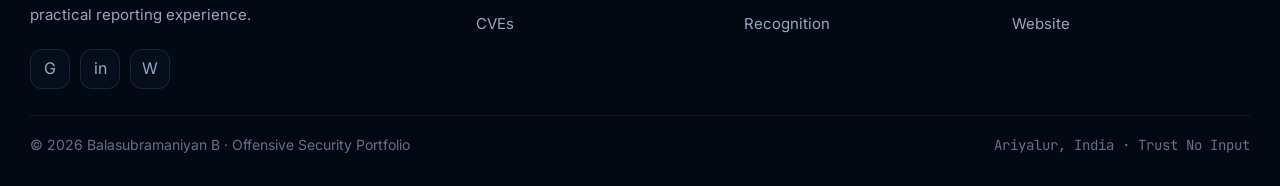
==== commit 97788976: "feat: display research publication in Articles and Writing section" ====
--- a/index.html
+++ b/index.html
@@ -2730,7 +2730,35 @@
         <p class="section-subtitle">Academic publications and technical research papers.</p>
       </div>
       <div class="card-grid-3" id="publications-grid">
-        <!-- Dynamically populated from app.js -->
+        <article class="project-card reveal">
+          <div class="card-top">
+            <div class="folder-box">
+              <svg viewBox="0 0 24 24" fill="none" stroke="currentColor" stroke-width="1.8">
+                <path d="M4 19.5A2.5 2.5 0 0 1 6.5 17H20"></path>
+                <path d="M6.5 2H20v20H6.5A2.5 2.5 0 0 1 4 19.5v-15A2.5 2.5 0 0 1 6.5 2z"></path>
+              </svg>
+            </div>
+            <a href="https://www.ijprems.com/ijprems-paper/an-security-log-analysis-for-it-systems" target="_blank"
+              class="external" style="text-decoration: none; color: inherit;">↗</a>
+          </div>
+          <h3>AN SECURITY LOG ANALYSIS FOR IT SYSTEMS</h3>
+          <p style="font-size: 13px; color: var(--teal); font-weight: 600; margin-bottom: 12px;" class="mono">
+            International Journal of Progressive Research in Engineering Management and Science (IJPREMS)</p>
+          <p style="font-size: 14px; margin-bottom: 12px;"><strong>Paper ID:</strong> IJPREMS40400008068</p>
+          <p style="font-size: 13px; color: var(--muted);">Volume 4, Issue 4, April 2024</p>
+          <div class="project-footer" style="margin-top: auto; padding-top: 15px;">
+            <div class="metric-row">
+              <span class="mono"
+                style="font-size: 11px; letter-spacing: 0.1em; opacity: 0.8; color: var(--teal); text-transform: uppercase;">Published</span>
+            </div>
+            <div class="link-row">
+              <a href="https://www.ijprems.com/ijprems-paper/an-security-log-analysis-for-it-systems" target="_blank"
+                class="accent text-hover-underline"
+                style="font-size: 13px; font-weight: 600; display: inline-flex; align-items: center; gap: 4px;">Read
+                Publication</a>
+            </div>
+          </div>
+        </article>
       </div>
     </section>
 
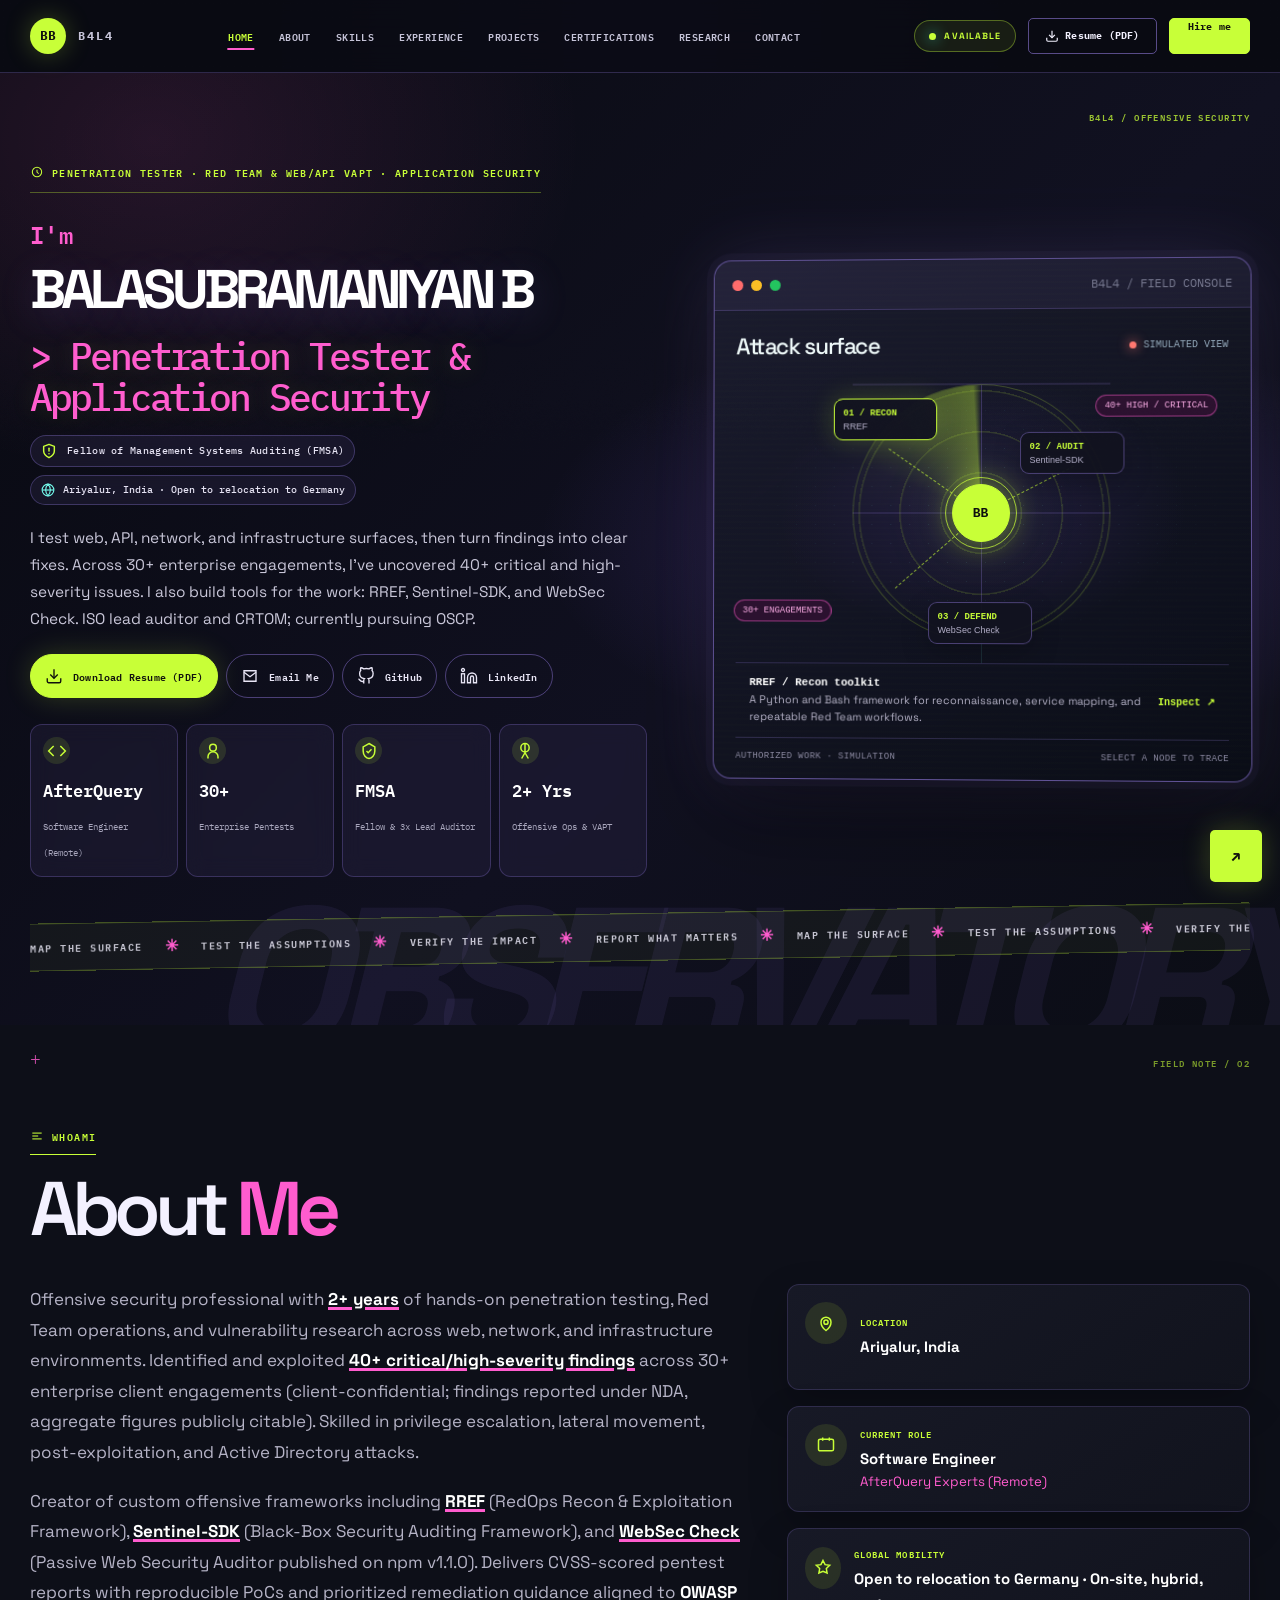
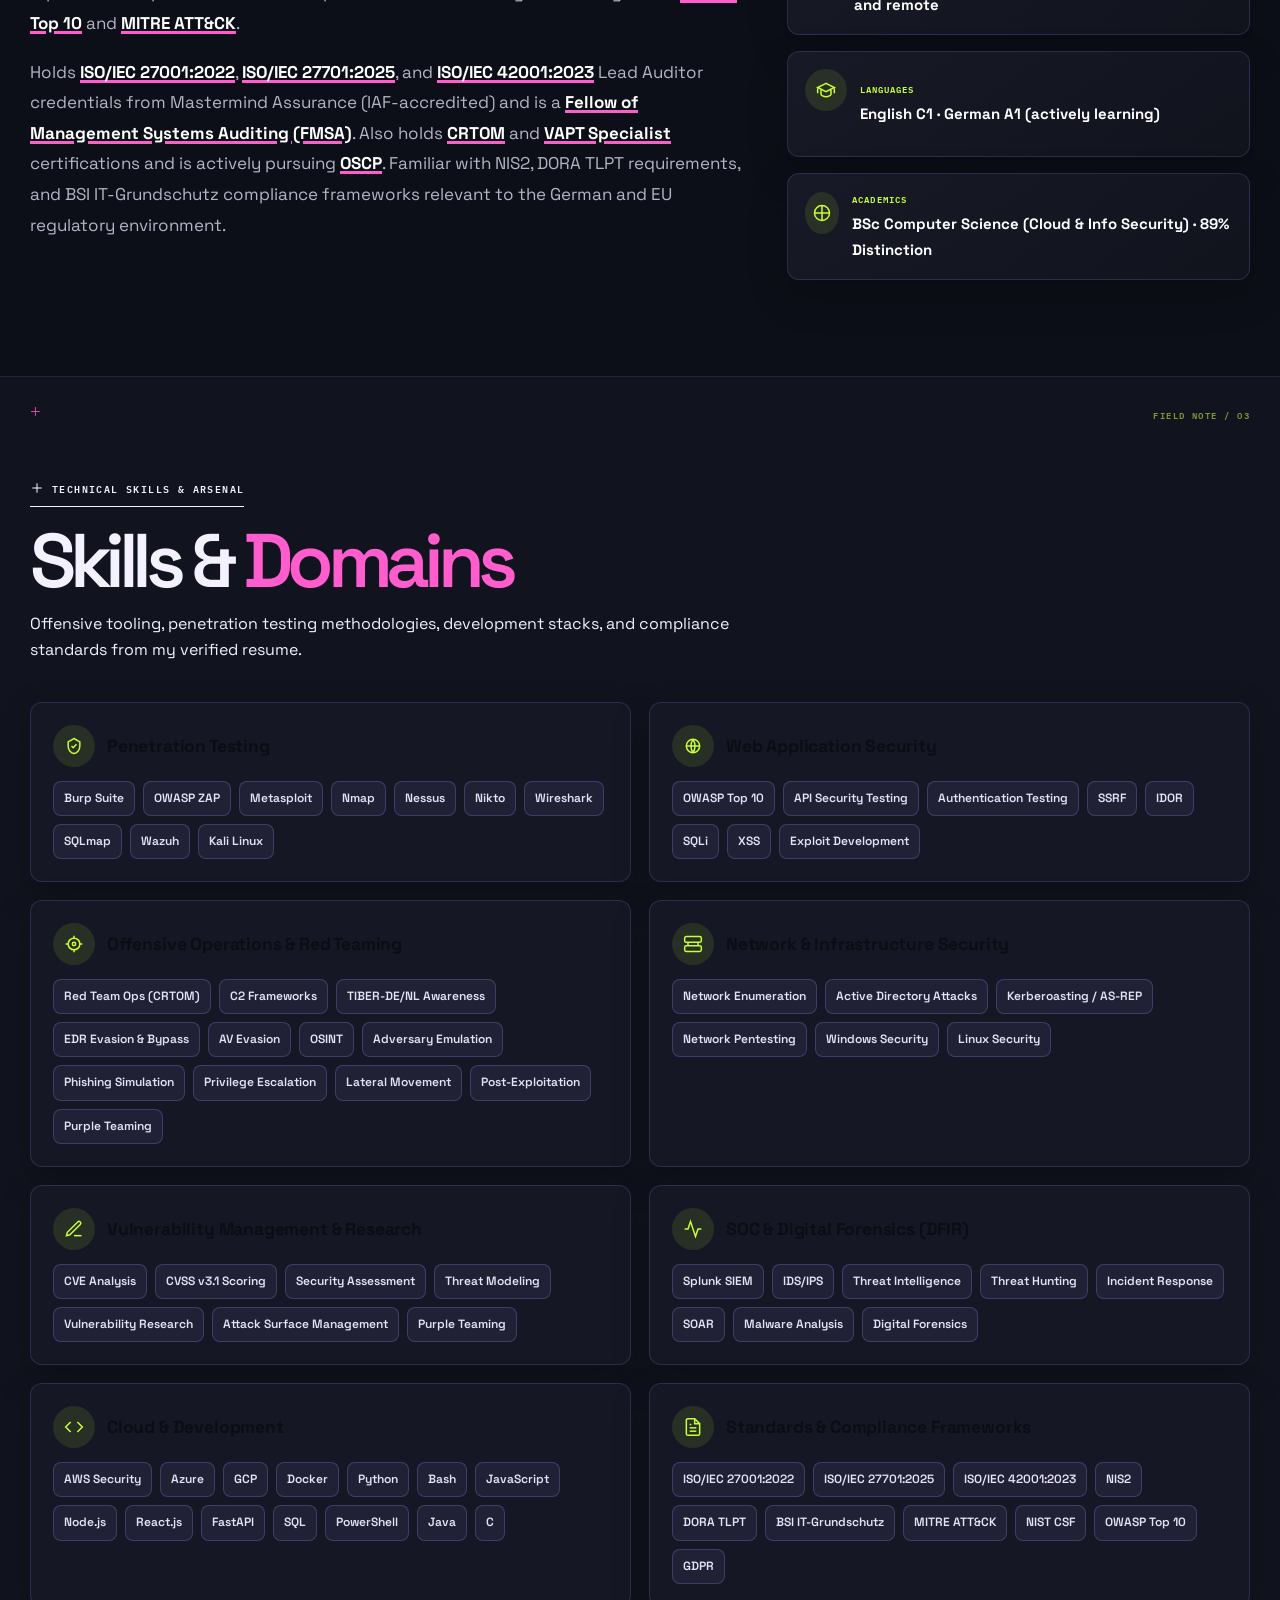
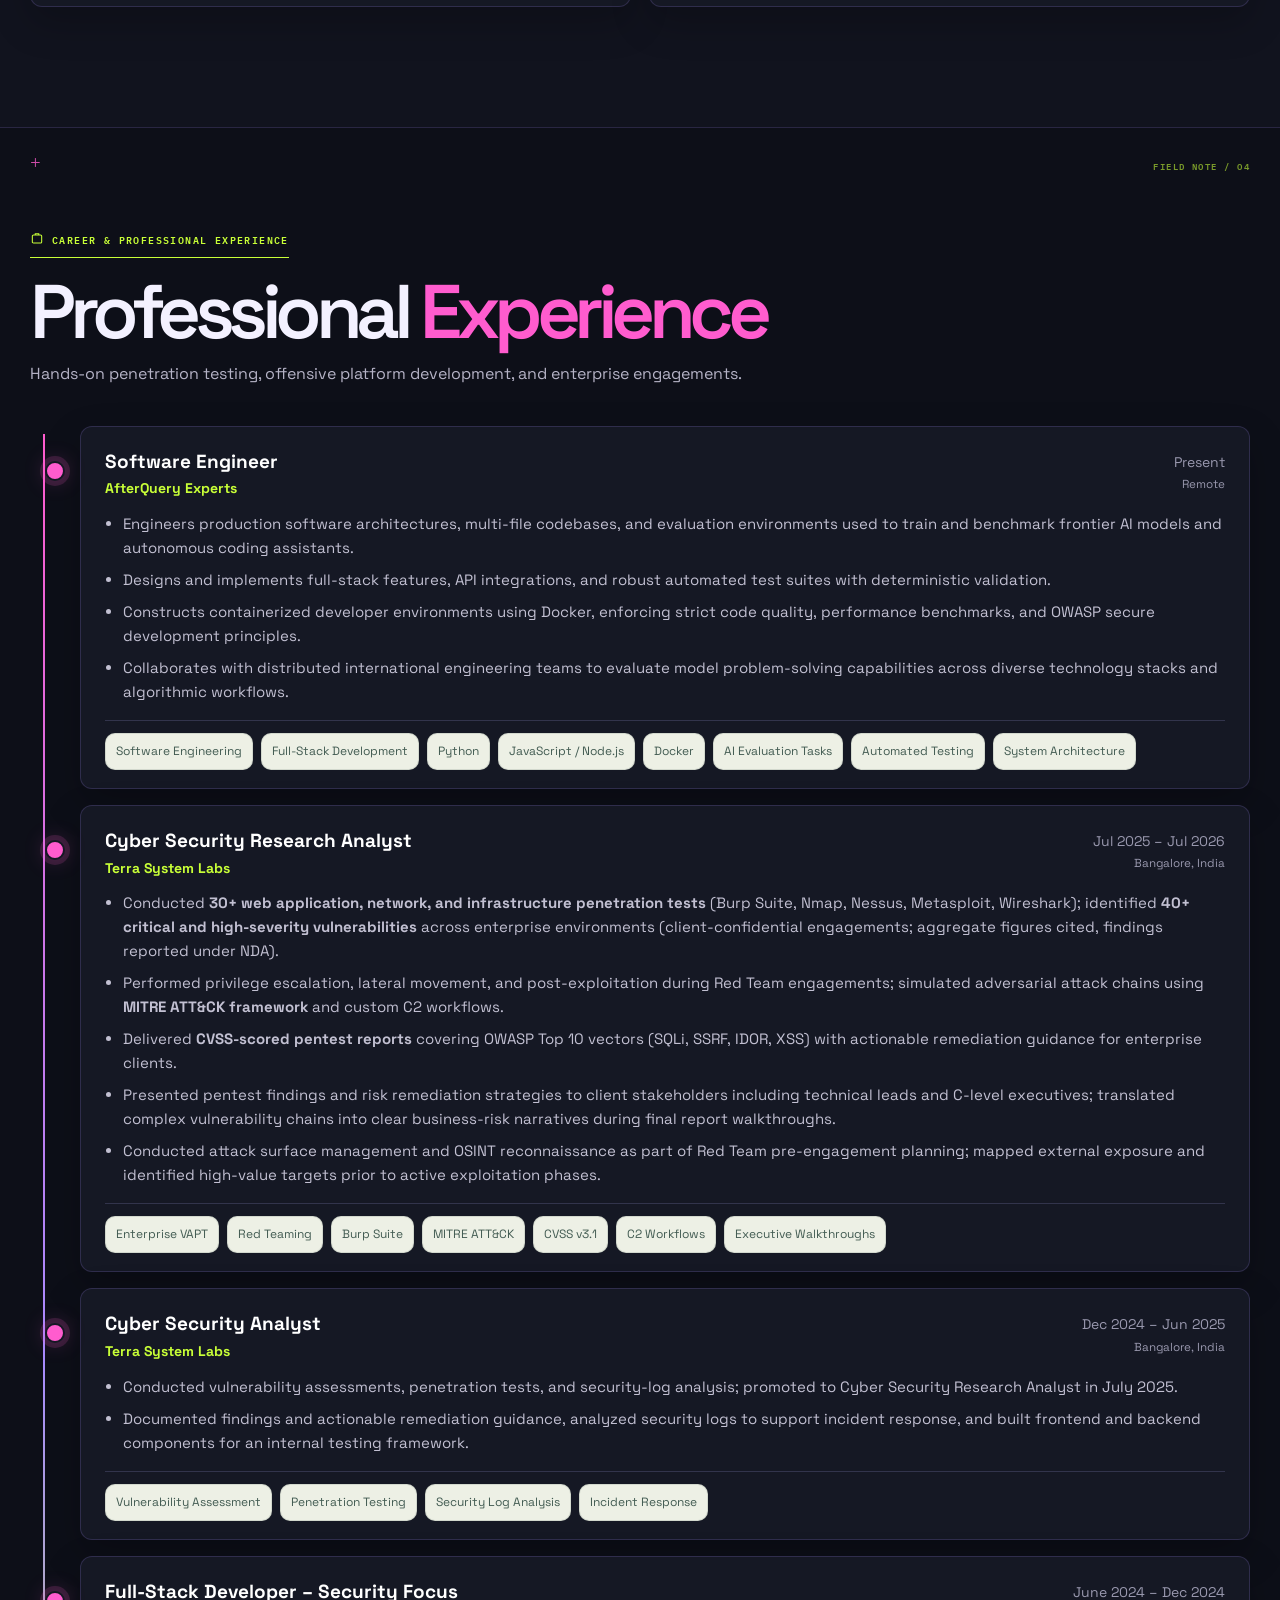
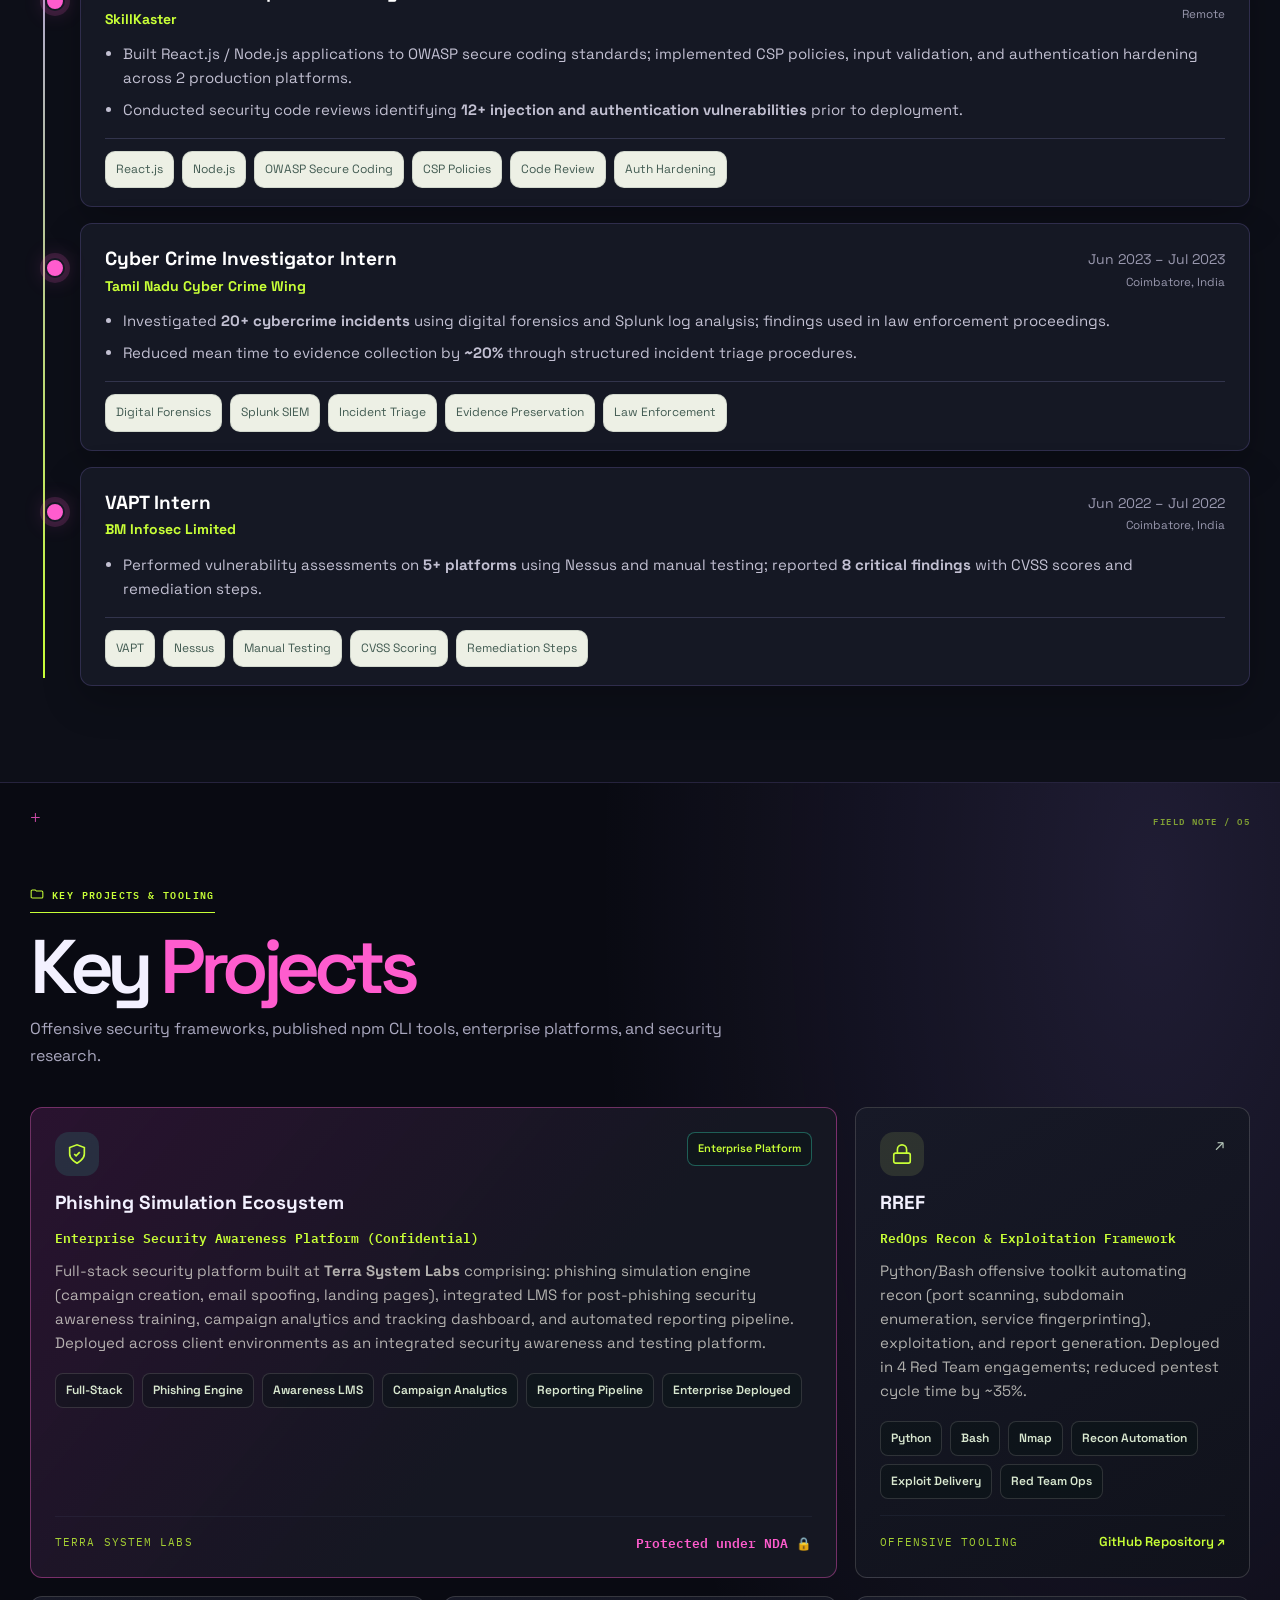
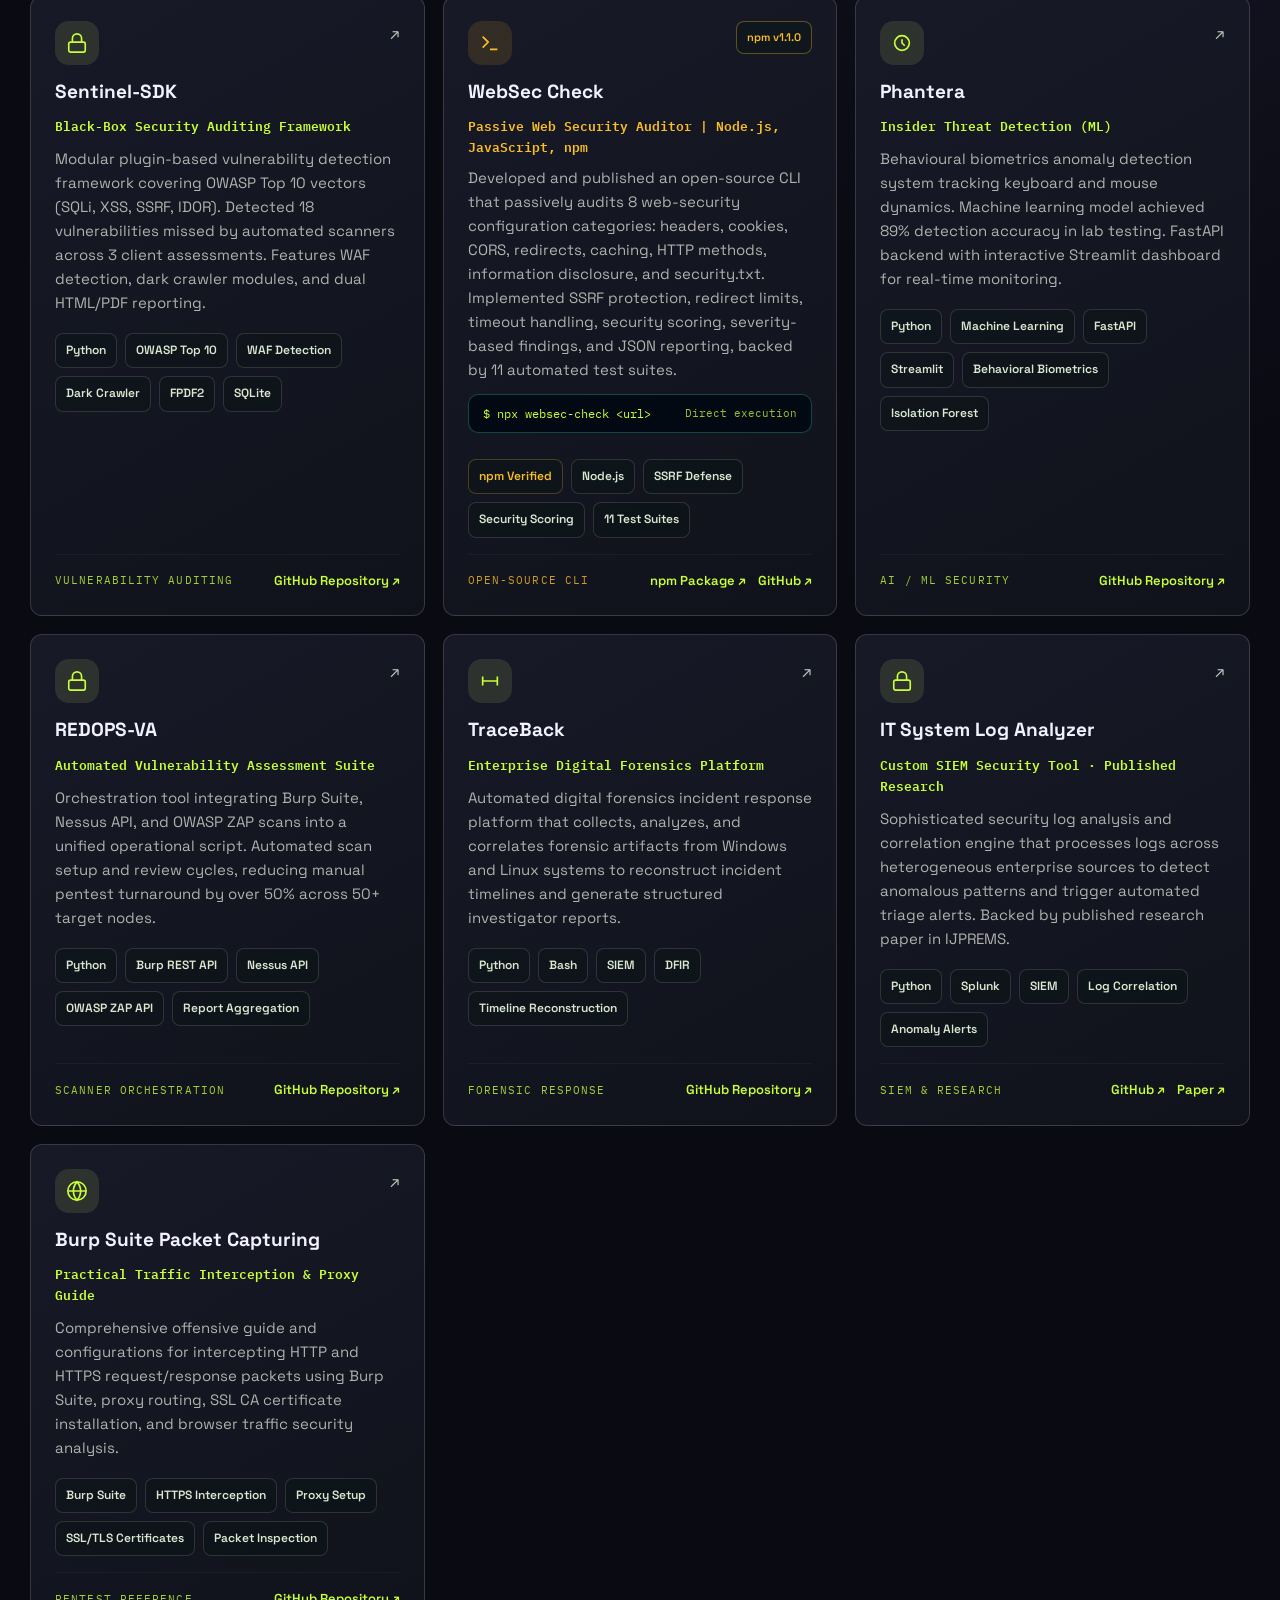
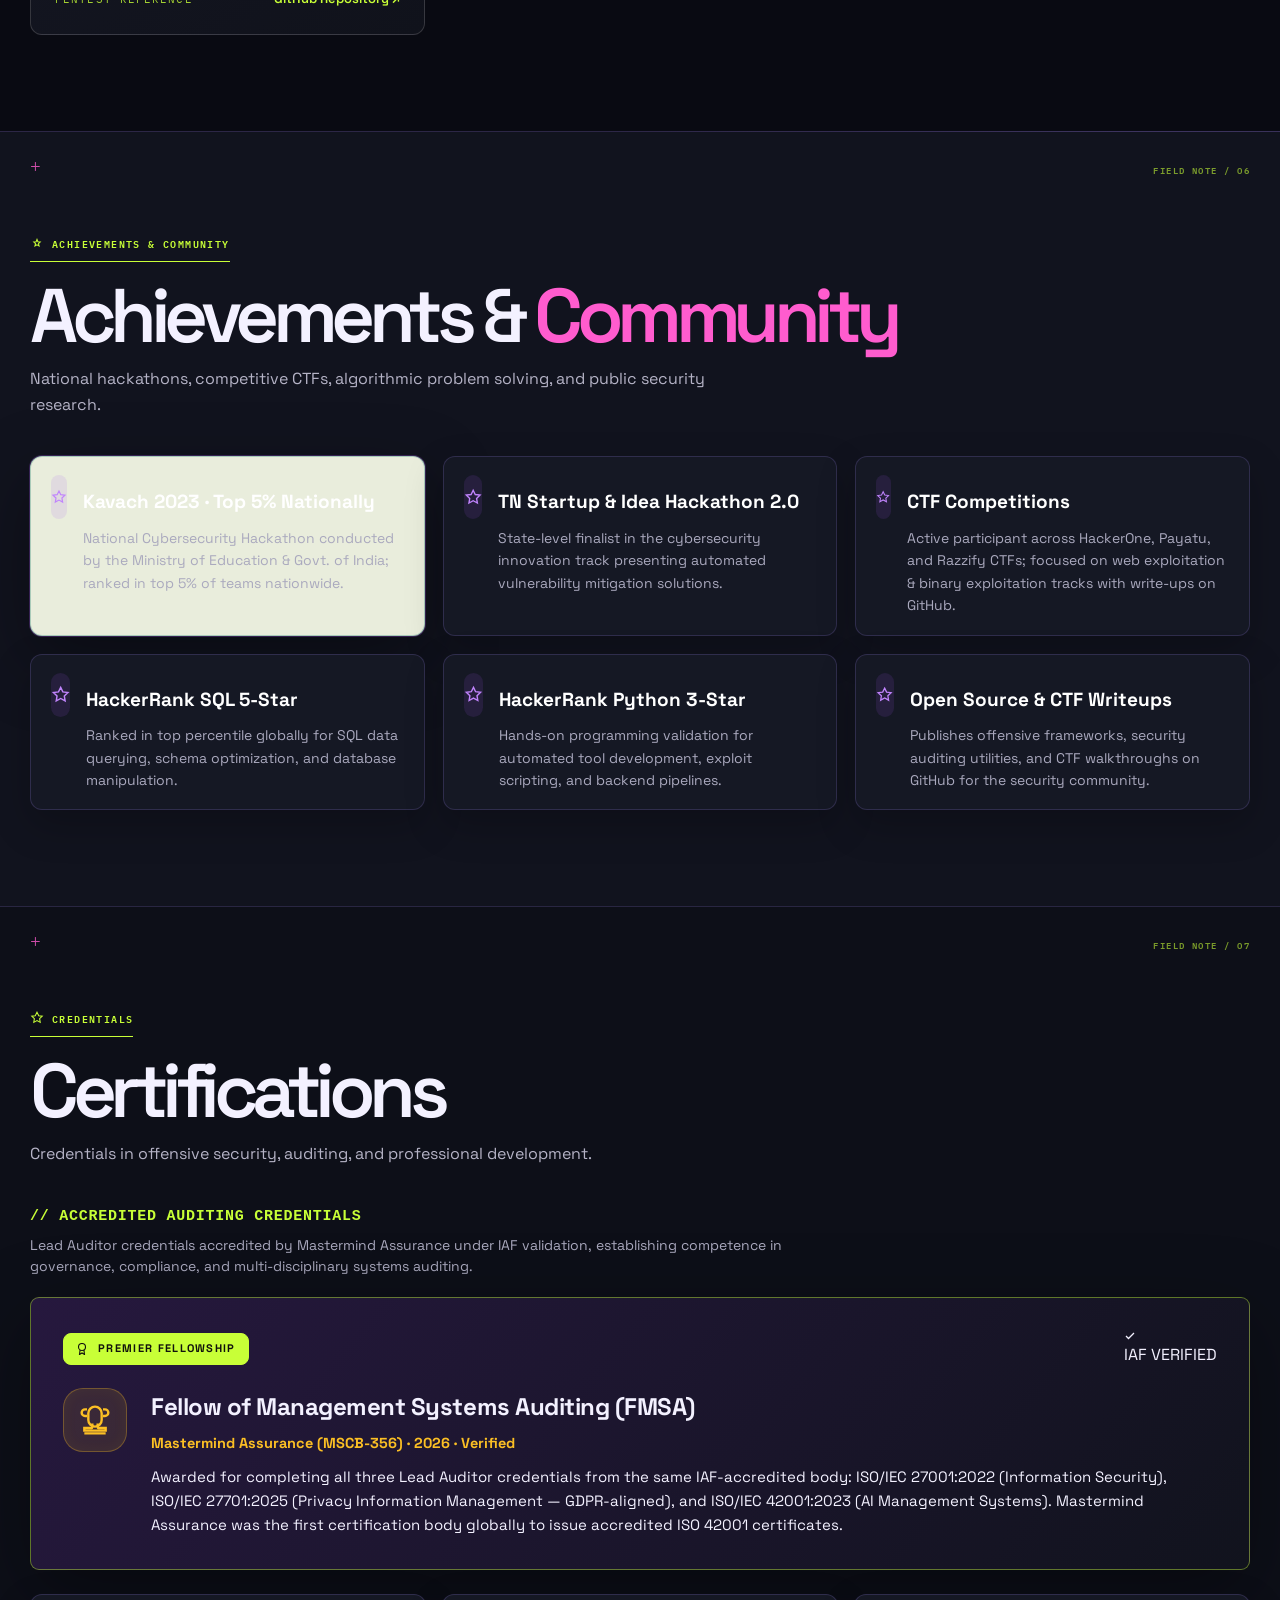
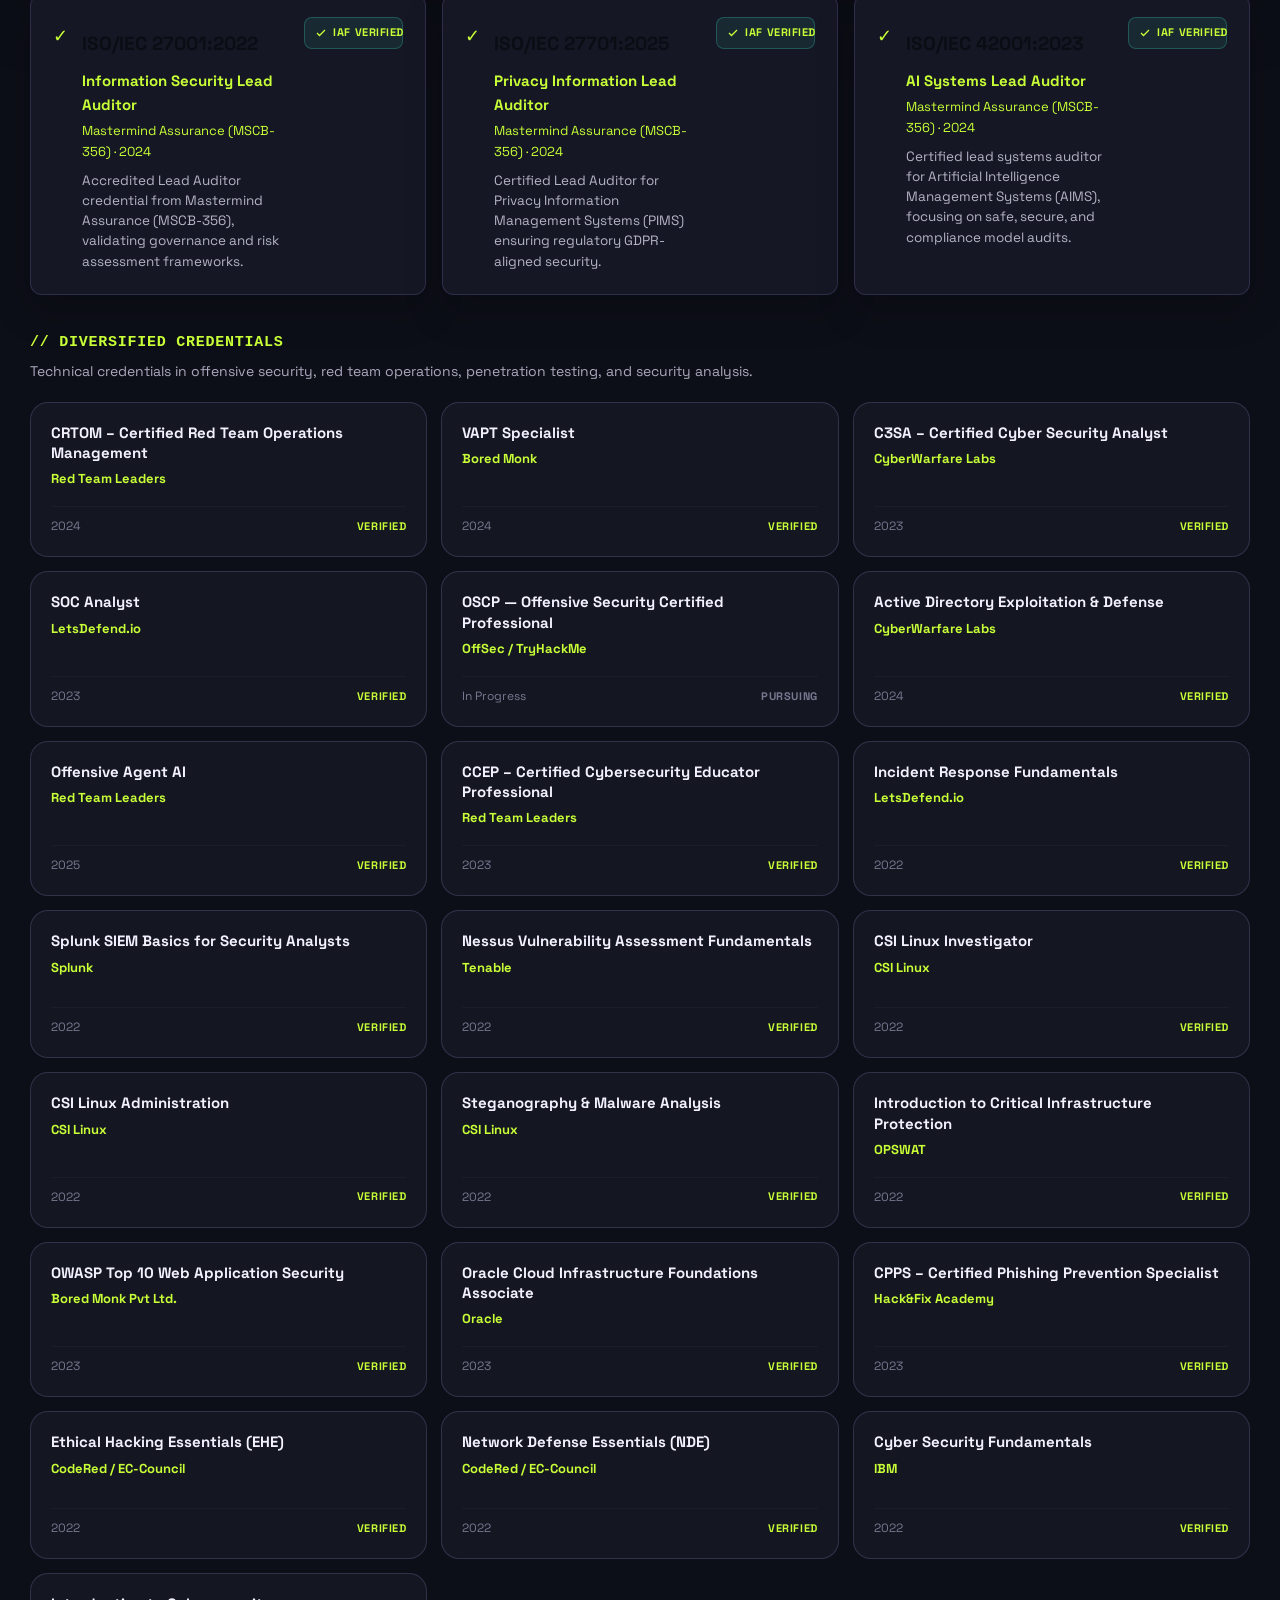
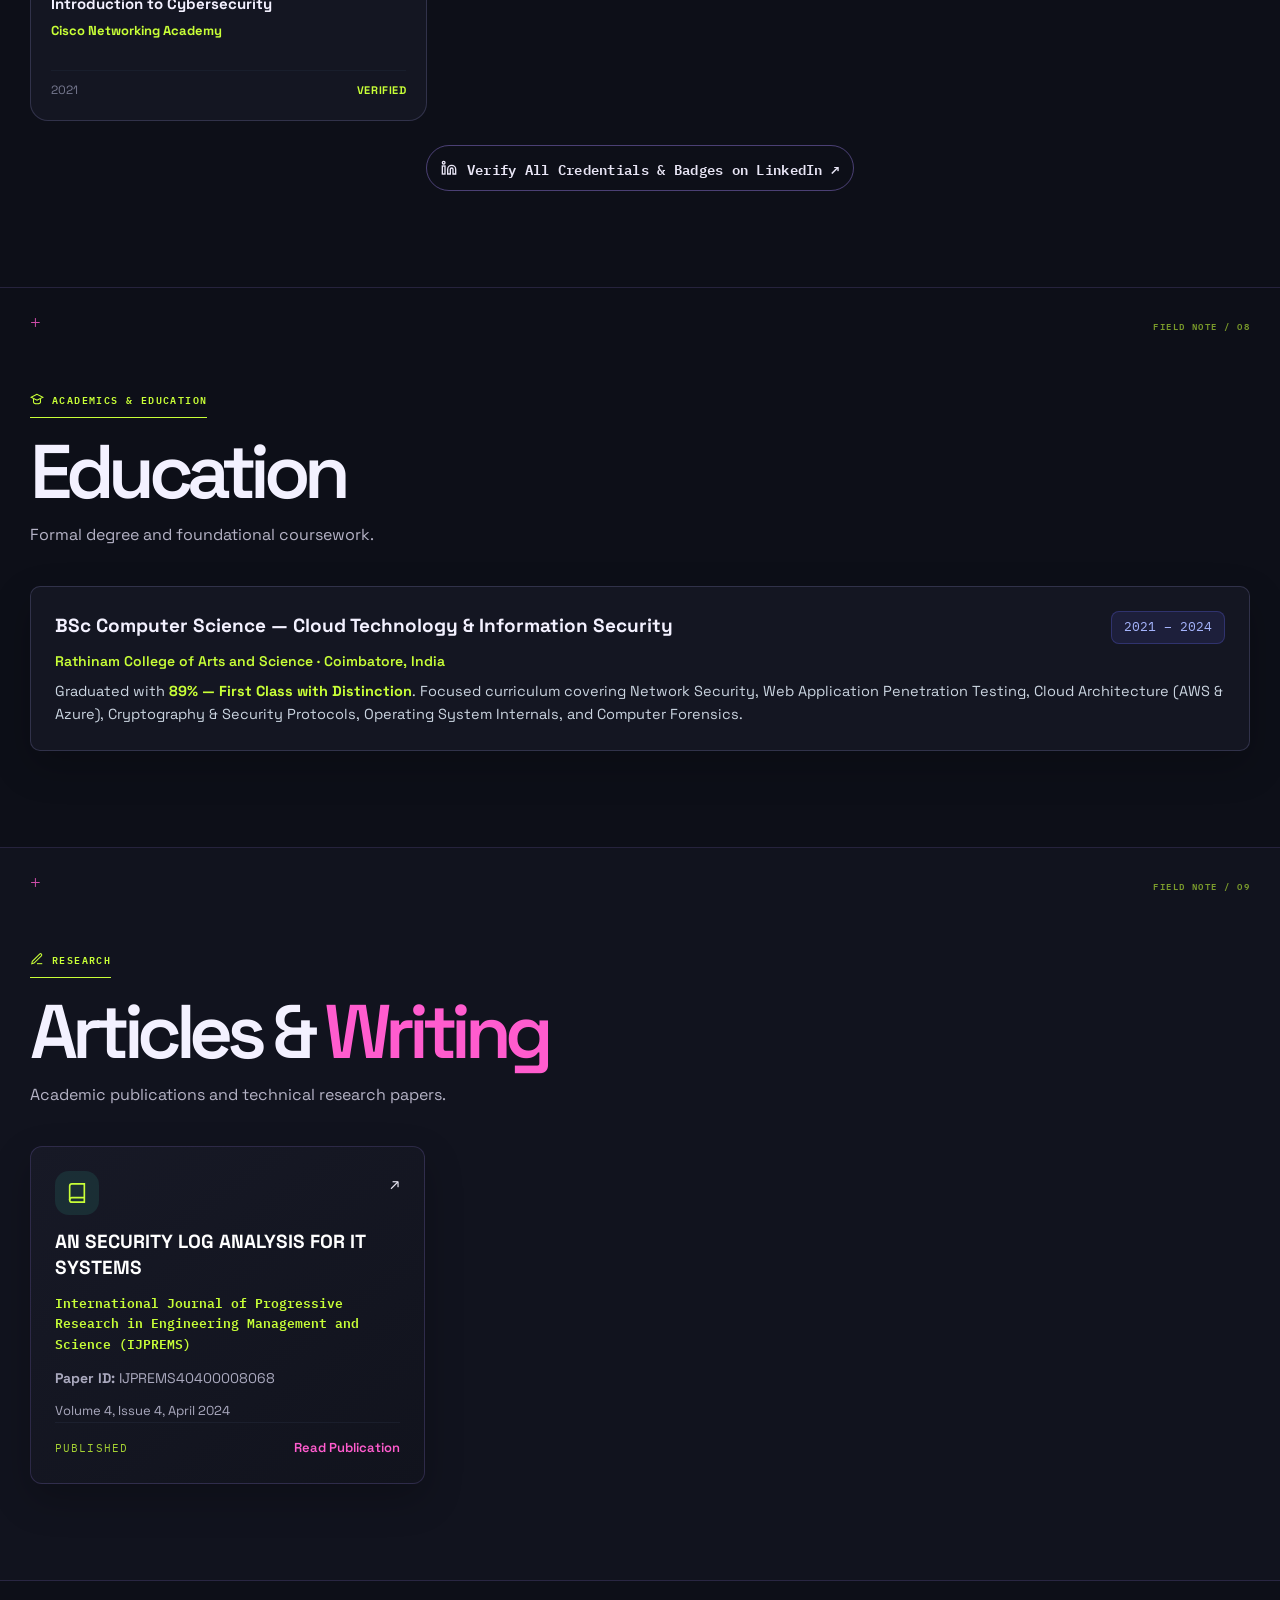
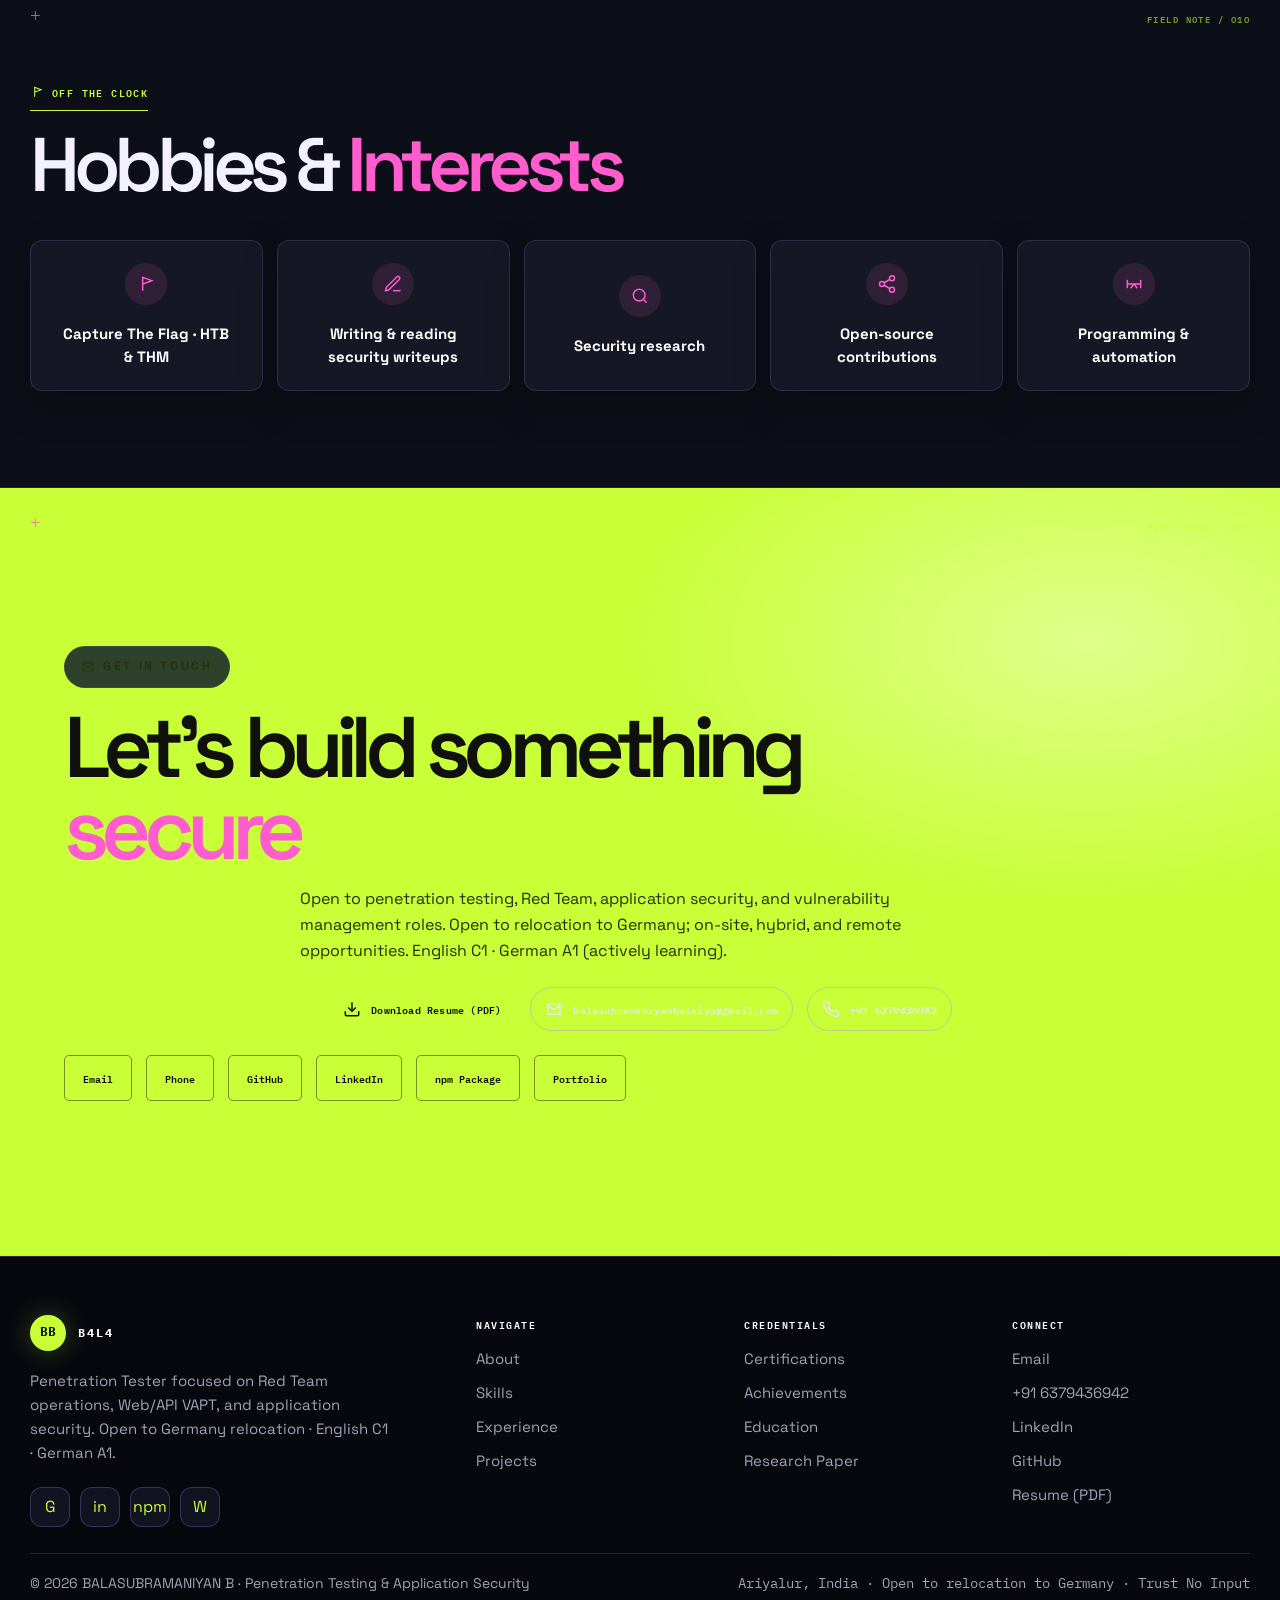
==== commit 52471365: "Redesign portfolio as neon attack-surface observatory" ====
--- a/index.html
+++ b/index.html
@@ -4,13 +4,13 @@
 <head>
   <meta charset="UTF-8" />
   <meta name="viewport" content="width=device-width, initial-scale=1.0" />
-  <title>Balasubramaniyan B | Offensive Security Engineer</title>
+  <title>BALASUBRAMANIYAN B | Penetration Tester &amp; Application Security</title>
   <meta name="description"
-    content="Balasubramaniyan B — Penetration Tester, Red Team Operator, VAPT Specialist, and Offensive Security Engineer portfolio." />
+    content="BALASUBRAMANIYAN B — Penetration Tester, Red Team &amp; Web/API VAPT, Application Security, and ISO Lead Auditor portfolio. Open to Germany relocation." />
   <link rel="preconnect" href="https://fonts.googleapis.com">
   <link rel="preconnect" href="https://fonts.gstatic.com" crossorigin>
   <link
-    href="https://fonts.googleapis.com/css2?family=Inter:wght@300;400;500;600;700;800&family=JetBrains+Mono:wght@400;500;700&display=swap"
+    href="https://fonts.googleapis.com/css2?family=IBM+Plex+Mono:wght@400;500;600;700&family=Space+Grotesk:wght@400;500;600;700&display=swap"
     rel="stylesheet">
   <style>
     :root {
@@ -300,9 +300,15 @@
     }
 
     h1 {
-      font-size: clamp(2.8rem, 7vw, 5.5rem);
-      margin-top: 18px;
-    }
+      max-width: 100%;
+      font-size: clamp(2.55rem, 4.7vw, 4.25rem);
+      line-height: .98;
+      letter-spacing: -.065em;
+      margin-top: 22px;
+    }
+
+    .hero-intro { display: block; margin-bottom: 8px; font-size: .68em; letter-spacing: -.04em; }
+    .hero-name { display: block; white-space: nowrap; font-size: clamp(1.75rem, 3.9vw, 3.45rem); letter-spacing: -.065em; }
 
     .section-title {
       font-size: clamp(2.2rem, 5vw, 4.4rem);
@@ -320,7 +326,7 @@
       display: grid;
       grid-template-columns: minmax(0, 1.05fr) minmax(360px, .85fr);
       gap: 34px;
-      align-items: center;
+      align-items: start;
     }
 
     .hero-copy p {
@@ -596,6 +602,76 @@
       color: #d8e5f8;
     }
 
+    .ops-console {
+      position: relative;
+      min-height: 530px;
+      padding-bottom: 16px;
+      background:
+        radial-gradient(ellipse at 50% 48%, rgba(22, 94, 95, .23), transparent 54%),
+        linear-gradient(160deg, rgba(12, 24, 40, .98), rgba(4, 11, 20, .98));
+      border-color: rgba(62, 232, 198, .22);
+    }
+
+    .ops-console .terminal-top { padding: 15px 18px; }
+    .ops-console-title { display: flex; align-items: center; justify-content: space-between; gap: 10px; padding: 21px 22px 0; }
+    .ops-console-title strong { color: #effafa; font-size: 19px; letter-spacing: -.04em; }
+    .ops-console-title .mono { color: var(--teal); font-size: 10px; letter-spacing: .12em; }
+    .ops-live { display: inline-flex; align-items: center; gap: 7px; color: #93a9bb; font: 10px "JetBrains Mono", monospace; text-transform: uppercase; }
+    .ops-live::before { content: ""; width: 7px; height: 7px; border-radius: 50%; background: #ff776f; box-shadow: 0 0 12px #ff776f; animation: ops-live-pulse 1.8s ease-in-out infinite; }
+    .ops-map { position: relative; height: 330px; margin: 3px 17px 0; overflow: hidden; isolation: isolate; }
+    .ops-map::before { content: ""; position: absolute; inset: 0; opacity: .36; background-image: radial-gradient(rgba(95, 173, 183, .4) .7px, transparent .7px); background-size: 19px 19px; mask-image: radial-gradient(ellipse, #000 25%, transparent 76%); }
+    .ops-radar { position: absolute; width: 258px; height: 258px; left: 50%; top: 50%; transform: translate(-50%, -50%); border: 1px solid rgba(94, 190, 183, .17); border-radius: 50%; background: repeating-radial-gradient(circle, transparent 0 40px, rgba(94, 190, 183, .12) 41px 42px); }
+    .ops-radar::before { content: ""; position: absolute; inset: 0; border-radius: inherit; background: conic-gradient(from 0deg, transparent 0 76%, rgba(62, 232, 198, .02) 82%, rgba(62, 232, 198, .24) 99%, transparent 100%); animation: ops-sweep 8s linear infinite; }
+    .ops-radar::after { content: ""; position: absolute; left: 50%; top: 0; bottom: 0; width: 1px; background: rgba(94, 190, 183, .16); box-shadow: 0 129px 0 rgba(94, 190, 183, .16); }
+    .ops-crosshair { position: absolute; left: 50%; top: 50%; width: 258px; height: 1px; transform: translate(-50%, -50%); background: rgba(94, 190, 183, .16); }
+    .ops-crosshair::before { content: ""; position: absolute; left: 0; right: 0; top: -129px; height: 1px; background: rgba(94, 190, 183, .16); }
+    .ops-link { position: absolute; z-index: 1; height: 1px; transform-origin: left center; border-top: 1px dashed rgba(84, 204, 193, .42); }
+    .ops-link-a { width: 113px; left: 50%; top: 50%; transform: rotate(-145deg); }
+    .ops-link-b { width: 104px; left: 50%; top: 50%; transform: rotate(-27deg); }
+    .ops-link-c { width: 114px; left: 50%; top: 50%; transform: rotate(139deg); }
+    .ops-core { position: absolute; z-index: 3; left: 50%; top: 50%; display: grid; place-items: center; width: 58px; height: 58px; transform: translate(-50%, -50%); border: 1px solid rgba(62, 232, 198, .75); border-radius: 18px; background: linear-gradient(145deg, rgba(12, 54, 57, .96), rgba(8, 20, 31, .98)); box-shadow: 0 0 35px rgba(62, 232, 198, .2), inset 0 0 20px rgba(62, 232, 198, .1); color: var(--teal); font: 800 13px "JetBrains Mono", monospace; }
+    .ops-core::after { content: ""; position: absolute; inset: -8px; border: 1px solid rgba(62, 232, 198, .28); border-radius: 23px; animation: ops-core-pulse 2.5s ease-out infinite; }
+    .ops-node { position: absolute; z-index: 4; width: 104px; min-height: 42px; padding: 7px 9px; border: 1px solid rgba(111, 150, 179, .28); border-radius: 10px; background: rgba(6, 16, 28, .94); color: #d8e8f2; text-align: left; cursor: pointer; transition: transform .25s ease, border-color .25s ease, box-shadow .25s ease; }
+    .ops-node span { display: block; color: var(--teal); font: 700 9px "JetBrains Mono", monospace; }
+    .ops-node small { display: block; margin-top: 3px; color: #8ea2b7; font-size: 9px; white-space: nowrap; }
+    .ops-node:hover, .ops-node.is-active { transform: translateY(-3px); border-color: rgba(62, 232, 198, .75); box-shadow: 0 8px 28px rgba(31, 204, 174, .12); }
+    .ops-node-a { left: calc(50% - 148px); top: calc(50% - 112px); }
+    .ops-node-b { left: calc(50% + 39px); top: calc(50% - 81px); }
+    .ops-node-c { left: calc(50% - 53px); top: calc(50% + 89px); }
+    .ops-tag { position: absolute; z-index: 2; padding: 5px 8px; border: 1px solid rgba(255, 119, 111, .26); border-radius: 999px; background: rgba(36, 18, 25, .88); color: #ffaaa3; font: 9px "JetBrains Mono", monospace; animation: ops-tag-float 4s ease-in-out infinite; }
+    .ops-tag-a { right: 16px; top: 32px; }
+    .ops-tag-b { left: 3px; bottom: 41px; animation-delay: -1.6s; }
+    .ops-detail { display: flex; align-items: center; justify-content: space-between; gap: 12px; min-height: 72px; margin: 0 22px; padding: 13px 14px; border-top: 1px solid rgba(95, 123, 160, .16); border-bottom: 1px solid rgba(95, 123, 160, .16); }
+    .ops-detail p { margin: 0; color: #a9b8c8; font-size: 11px; line-height: 1.5; }
+    .ops-detail p strong { display: block; margin-bottom: 3px; color: #f2f7fb; font: 700 11px "JetBrains Mono", monospace; }
+    .ops-detail a { flex: 0 0 auto; color: var(--teal); font: 700 10px "JetBrains Mono", monospace; }
+    .ops-detail a:hover { color: #fff; }
+    .ops-foot { display: flex; justify-content: space-between; gap: 12px; padding: 13px 22px 0; color: #72859a; font: 9px "JetBrains Mono", monospace; letter-spacing: .04em; text-transform: uppercase; }
+    .ops-node:focus-visible, .ops-detail a:focus-visible { outline: 2px solid var(--teal); outline-offset: 3px; }
+
+    @keyframes ops-sweep { to { transform: rotate(360deg); } }
+    @keyframes ops-core-pulse { 0% { transform: scale(.86); opacity: .9; } 100% { transform: scale(1.38); opacity: 0; } }
+    @keyframes ops-live-pulse { 50% { opacity: .4; box-shadow: 0 0 3px #ff776f; } }
+    @keyframes ops-tag-float { 50% { transform: translateY(-5px); } }
+    @media (prefers-reduced-motion: reduce) { .ops-radar::before, .ops-core::after, .ops-live::before, .ops-tag { animation: none !important; } }
+
+    @media (max-width: 760px) {
+      .ops-console { min-height: 0; }
+      .ops-map { height: 295px; }
+      .ops-radar { width: 230px; height: 230px; }
+      .ops-crosshair { width: 230px; }
+      .ops-link-a { width: 97px; }
+      .ops-link-b { width: 91px; }
+      .ops-link-c { width: 98px; }
+      .ops-node-a { left: calc(50% - 134px); top: calc(50% - 101px); }
+      .ops-node-b { left: calc(50% + 29px); top: calc(50% - 70px); }
+      .ops-node-c { left: calc(50% - 52px); top: calc(50% + 77px); }
+      .ops-tag-a { right: 0; }
+      .ops-tag-b { left: 0; bottom: 28px; }
+      .ops-detail { align-items: flex-start; }
+      .ops-foot { font-size: 8px; }
+    }
+
     .cmt {
       color: #64748b;
     }
@@ -667,6 +743,72 @@
       display: grid;
       grid-template-columns: repeat(4, minmax(0, 1fr));
       gap: 14px;
+    }
+
+    .skills-category-grid {
+      display: grid;
+      grid-template-columns: repeat(2, minmax(0, 1fr));
+      gap: 18px;
+      margin-bottom: 24px;
+    }
+
+    @media (max-width: 900px) {
+      .skills-category-grid {
+        grid-template-columns: 1fr;
+      }
+    }
+
+    .skill-cat-card {
+      border: 1px solid var(--line);
+      border-radius: 18px;
+      background: var(--panel);
+      padding: 22px;
+      display: flex;
+      flex-direction: column;
+      gap: 14px;
+      transition: transform var(--transition-normal), border-color var(--transition-normal), box-shadow var(--transition-normal), background var(--transition-normal);
+    }
+
+    .skill-cat-card:hover {
+      transform: translateY(-3px);
+      border-color: rgba(62, 232, 198, 0.45);
+      box-shadow: 0 16px 36px -10px rgba(62, 232, 198, 0.15), var(--shadow);
+      background: rgba(15, 28, 49, 0.95);
+    }
+
+    .skill-cat-header {
+      display: flex;
+      align-items: center;
+      gap: 12px;
+    }
+
+    .skill-cat-header .mini-icon {
+      margin-bottom: 0;
+      flex-shrink: 0;
+    }
+
+    .skill-cat-header h3 {
+      font-size: 17.5px;
+      font-weight: 700;
+      color: var(--text);
+      letter-spacing: -0.01em;
+    }
+
+    .skill-cat-tags {
+      display: flex;
+      flex-wrap: wrap;
+      gap: 8px;
+    }
+
+    .skill-cat-tags .pill {
+      margin: 0;
+      transition: all var(--transition-fast);
+    }
+
+    .skill-cat-tags .pill:hover {
+      background: rgba(62, 232, 198, 0.15);
+      border-color: rgba(62, 232, 198, 0.45);
+      color: #fff;
     }
 
     .skill-card {
@@ -935,6 +1077,178 @@
       color: #d7e3f7;
       font-size: 14px;
       font-weight: 700;
+    }
+
+    .cve-stats-row {
+      display: grid;
+      grid-template-columns: repeat(4, minmax(0, 1fr));
+      gap: 12px;
+      margin: 16px 0;
+    }
+
+    @media (max-width: 800px) {
+      .cve-stats-row {
+        grid-template-columns: repeat(2, minmax(0, 1fr));
+      }
+    }
+
+    .cve-stat-box {
+      border: 1px solid rgba(80, 119, 164, 0.22);
+      border-radius: 12px;
+      background: rgba(8, 14, 27, 0.7);
+      padding: 12px 14px;
+      text-align: center;
+    }
+
+    .cve-stat-box strong {
+      display: block;
+      font-size: 24px;
+      color: var(--teal);
+      line-height: 1.1;
+      margin-bottom: 3px;
+    }
+
+    .cve-stat-box span {
+      font-size: 11px;
+      color: var(--muted);
+      text-transform: uppercase;
+      letter-spacing: 0.05em;
+    }
+
+    .cve-vectors-grid {
+      display: grid;
+      grid-template-columns: repeat(2, minmax(0, 1fr));
+      gap: 12px;
+      margin-top: 18px;
+    }
+
+    @media (max-width: 768px) {
+      .cve-vectors-grid {
+        grid-template-columns: 1fr;
+      }
+    }
+
+    .cve-vector-card {
+      border: 1px solid rgba(80, 119, 164, 0.2);
+      border-radius: 12px;
+      background: rgba(10, 20, 36, 0.75);
+      padding: 14px 16px;
+      transition: all var(--transition-normal);
+    }
+
+    .cve-vector-card:hover {
+      border-color: rgba(62, 232, 198, 0.35);
+      background: rgba(14, 26, 46, 0.9);
+      transform: translateY(-2px);
+    }
+
+    .cve-vector-head {
+      display: flex;
+      align-items: center;
+      justify-content: space-between;
+      gap: 10px;
+      margin-bottom: 6px;
+    }
+
+    .cve-vector-head h4 {
+      font-size: 14.5px;
+      font-weight: 700;
+      color: var(--text);
+    }
+
+    .cve-severity-tag {
+      font-size: 10px;
+      font-weight: 700;
+      padding: 3px 8px;
+      border-radius: 6px;
+      text-transform: uppercase;
+      letter-spacing: 0.06em;
+      white-space: nowrap;
+    }
+
+    .sev-critical {
+      background: rgba(239, 68, 68, 0.15);
+      border: 1px solid rgba(239, 68, 68, 0.35);
+      color: #f87171;
+    }
+
+    .sev-high {
+      background: rgba(249, 115, 22, 0.15);
+      border: 1px solid rgba(249, 115, 22, 0.35);
+      color: #fb923c;
+    }
+
+    .cve-vector-card p {
+      font-size: 12.5px;
+      color: var(--muted);
+      line-height: 1.45;
+      margin: 0;
+    }
+
+    .cli-command-box {
+      display: flex;
+      align-items: center;
+      justify-content: space-between;
+      gap: 10px;
+      background: rgba(3, 8, 18, 0.9);
+      border: 1px solid rgba(62, 232, 198, 0.28);
+      border-radius: 10px;
+      padding: 9px 14px;
+      margin: 12px 0 8px;
+      font-family: "JetBrains Mono", monospace;
+      font-size: 12px;
+      color: var(--teal);
+    }
+
+    .cli-command-box code {
+      font-family: inherit;
+    }
+
+    .cv-btn {
+      height: 42px;
+      padding: 0 16px;
+      border-radius: 12px;
+      border: 1px solid rgba(62, 232, 198, 0.35);
+      background: rgba(62, 232, 198, 0.08);
+      color: var(--teal);
+      font-weight: 700;
+      font-size: 13.5px;
+      display: inline-flex;
+      align-items: center;
+      gap: 6px;
+      transition: all var(--transition-normal);
+    }
+
+    .cv-btn:hover {
+      background: rgba(62, 232, 198, 0.18);
+      border-color: rgba(62, 232, 198, 0.6);
+      transform: translateY(-2px);
+      box-shadow: 0 4px 14px rgba(62, 232, 198, 0.2);
+    }
+
+    .relocation-badge {
+      display: inline-flex;
+      align-items: center;
+      gap: 8px;
+      padding: 6px 14px;
+      border-radius: 999px;
+      background: rgba(51, 200, 255, 0.08);
+      border: 1px solid rgba(51, 200, 255, 0.28);
+      color: #93e2ff;
+      font-size: 13px;
+      font-weight: 600;
+      margin-top: 8px;
+      margin-bottom: 12px;
+      backdrop-filter: blur(8px);
+      width: fit-content;
+      max-width: 100%;
+    }
+
+    .relocation-badge svg {
+      width: 14px;
+      height: 14px;
+      color: var(--cyan);
+      flex-shrink: 0;
     }
 
     .recognition-card {
@@ -1535,6 +1849,7 @@
       }
     }
   </style>
+  <link rel="stylesheet" href="portfolio-redesign.css" />
 </head>
 
 <body>
@@ -1551,13 +1866,20 @@
         <a href="#skills">Skills</a>
         <a href="#experience">Experience</a>
         <a href="#projects">Projects</a>
-        <a href="#cves">CVEs</a>
+        <a href="#certifications">Certifications</a>
+        <a href="#articles">Research</a>
         <a href="#contact">Contact</a>
-        <a href="#projects">Top Projects</a>
-        <a href="#articles">Live Resources</a>
       </nav>
       <div class="top-actions">
-        <div class="status-pill">Online</div>
+        <div class="status-pill">Available</div>
+        <a class="cv-btn" href="Balasubramaniyan-B.pdf" download="Balasubramaniyan-B-Resume.pdf" title="Download Resume">
+          <svg viewBox="0 0 24 24" fill="none" stroke="currentColor" stroke-width="2" style="width: 14px; height: 14px;">
+            <path d="M21 15v4a2 2 0 0 1-2 2H5a2 2 0 0 1-2-2v-4"></path>
+            <polyline points="7 10 12 15 17 10"></polyline>
+            <line x1="12" y1="15" x2="12" y2="3"></line>
+          </svg>
+          Resume (PDF)
+        </a>
         <a class="hire-btn" href="#contact">Hire me</a>
       </div>
     </div>
@@ -1572,35 +1894,51 @@
               <circle cx="12" cy="12" r="8"></circle>
               <path d="M12 8v4l3 3"></path>
             </svg>
-            Open to research &amp; collaboration
-          </div>
-          <h1>I'm <span class="accent">Balasubramaniyan</span></h1>
+            Penetration Tester · Red Team &amp; Web/API VAPT · Application Security
+          </div>
+          <h1><span class="hero-intro">I'm</span><span class="accent hero-name">BALASUBRAMANIYAN B</span></h1>
           <h2 class="section-title"
             style="font-size: clamp(1.7rem, 4vw, 3rem); margin-top: 0; margin-bottom: 0; letter-spacing: -0.03em;"><span
-              class="sym">&gt;</span> <span class="accent mono">Penetration Tester</span></h2>
-
-          <div class="fmsa-hero-badge reveal reveal-delay-1">
-            <svg viewBox="0 0 24 24" fill="none" stroke="currentColor" stroke-width="2.2" stroke-linecap="round"
-              stroke-linejoin="round">
-              <path d="M12 22s8-4 8-10V5l-8-3-8 3v7c0 6 8 10 8 10z"></path>
-              <path d="M12 8v4"></path>
-              <path d="M12 16h.01"></path>
-            </svg>
-            <span>Fellow of Management Systems Auditing (FMSA)</span>
+              class="sym">&gt;</span> <span class="accent mono">Penetration Tester &amp; Application Security</span></h2>
+
+          <div style="display: flex; flex-wrap: wrap; gap: 8px; align-items: center; margin-top: 12px; margin-bottom: 6px;">
+            <div class="fmsa-hero-badge reveal reveal-delay-1" style="margin: 0;">
+              <svg viewBox="0 0 24 24" fill="none" stroke="currentColor" stroke-width="2.2" stroke-linecap="round"
+                stroke-linejoin="round">
+                <path d="M12 22s8-4 8-10V5l-8-3-8 3v7c0 6 8 10 8 10z"></path>
+                <path d="M12 8v4"></path>
+                <path d="M12 16h.01"></path>
+              </svg>
+              <span>Fellow of Management Systems Auditing (FMSA)</span>
+            </div>
+            <div class="relocation-badge reveal reveal-delay-2" style="margin: 0;">
+              <svg viewBox="0 0 24 24" fill="none" stroke="currentColor" stroke-width="2">
+                <circle cx="12" cy="12" r="10"></circle>
+                <line x1="2" y1="12" x2="22" y2="12"></line>
+                <path d="M12 2a15.3 15.3 0 0 1 4 10 15.3 15.3 0 0 1-4 10 15.3 15.3 0 0 1-4-10 15.3 15.3 0 0 1 4-10z"></path>
+              </svg>
+              <span>Ariyalur, India · Open to relocation to Germany</span>
+            </div>
           </div>
 
           <p>
-            Security consultant and offensive security engineer focused on web apps, APIs, networks, Active Directory,
-            cloud and infrastructure assessments. I build offensive tooling, report exploitable findings clearly, and
-            help teams act on risk with practical remediation guidance.
+            I test web, API, network, and infrastructure surfaces, then turn findings into clear fixes. Across 30+ enterprise engagements, I’ve uncovered 40+ critical and high-severity issues. I also build tools for the work: RREF, Sentinel-SDK, and WebSec Check. ISO lead auditor and CRTOM; currently pursuing OSCP.
           </p>
           <div class="hero-cta">
-            <a class="btn btn-primary" href="#contact">
+            <a class="btn btn-primary" href="Balasubramaniyan-B.pdf" download="Balasubramaniyan-B-Resume.pdf">
+              <svg viewBox="0 0 24 24" fill="none" stroke="currentColor" stroke-width="1.8">
+                <path d="M21 15v4a2 2 0 0 1-2 2H5a2 2 0 0 1-2-2v-4"></path>
+                <polyline points="7 10 12 15 17 10"></polyline>
+                <line x1="12" y1="15" x2="12" y2="3"></line>
+              </svg>
+              Download Resume (PDF)
+            </a>
+            <a class="btn" href="mailto:balasubramaniyanbalaiya@gmail.com">
               <svg viewBox="0 0 24 24" fill="none" stroke="currentColor" stroke-width="1.8">
                 <path d="M4 5h16v14H4z"></path>
                 <path d="m4 7 8 6 8-6"></path>
               </svg>
-              Get in touch
+              Email Me
             </a>
             <a class="btn" href="https://github.com/BALASUBRAMANIYANB" target="_blank" rel="noopener noreferrer">
               <svg viewBox="0 0 24 24" fill="none" stroke="currentColor" stroke-width="1.8">
@@ -1623,14 +1961,11 @@
           <div class="hero-stats">
             <div class="stat-card reveal reveal-delay-1">
               <div class="icon-box"><svg viewBox="0 0 24 24" fill="none" stroke="currentColor" stroke-width="1.8">
-                  <path d="M12 3v18"></path>
-                  <path d="M5 8h14"></path>
-                  <path d="M5 16h14"></path>
-                  <path d="M7 3c-2 3-3 6-3 9s1 6 3 9"></path>
-                  <path d="M17 3c2 3 3 6 3 9s-1 6-3 9"></path>
+                  <polyline points="16 18 22 12 16 6"></polyline>
+                  <polyline points="8 6 2 12 8 18"></polyline>
                 </svg></div>
-              <strong>40+</strong>
-              <span>Critical CVEs Identified</span>
+              <strong>AfterQuery</strong>
+              <span>Software Engineer (Remote)</span>
             </div>
             <div class="stat-card reveal reveal-delay-2">
               <div class="icon-box"><svg viewBox="0 0 24 24" fill="none" stroke="currentColor" stroke-width="1.8">
@@ -1645,8 +1980,8 @@
                   <path d="m9 12 2 2 4-4"></path>
                   <path d="M12 3l7 4v5c0 5-3.5 8.7-7 9-3.5-.3-7-4-7-9V7l7-4Z"></path>
                 </svg></div>
-              <strong>7+</strong>
-              <span>Certifications</span>
+              <strong>FMSA</strong>
+              <span>Fellow &amp; 3x Lead Auditor</span>
             </div>
             <div class="stat-card reveal reveal-delay-4">
               <div class="icon-box"><svg viewBox="0 0 24 24" fill="none" stroke="currentColor" stroke-width="1.8">
@@ -1654,26 +1989,51 @@
                   <path d="M12 3v11"></path>
                   <circle cx="12" cy="8" r="5"></circle>
                 </svg></div>
-              <strong>4+</strong>
-              <span>Major Security Projects</span>
+              <strong>2+ Yrs</strong>
+              <span>Offensive Ops &amp; VAPT</span>
             </div>
           </div>
         </div>
 
-        <aside class="terminal-card reveal reveal-delay-2" aria-label="Terminal profile card">
+        <aside class="terminal-card ops-console reveal reveal-delay-2" aria-label="Interactive simulated attack surface map">
           <div class="terminal-top">
             <div class="dots"><i></i><i></i><i></i></div>
-            <span class="mono">root@b4l4 · zsh</span>
-          </div>
-          <pre class="mono" id="terminal-pre"><span class="key">root@b4l4</span><span class="sym">:~#</span> id
-uid=<span class="val">1000</span>(<span class="str">offsec</span>) groups=<span class="val">pentest</span>,<span class="val">research</span>
-<span class="key">root@b4l4</span><span class="sym">:~#</span> specs /real
-<span class="val">2+</span> years exp · <span class="val">40+</span> critical CVEs · <span class="val">EU</span> relocation ready
-<span class="key">root@b4l4</span><span class="sym">:~#</span> find ./skills -name "*.core"
-[+]<span class="str"> pentesting</span> · <span class="str">red-team</span> · <span class="str">api-security</span>
-[+]<span class="str"> ad-attacks</span> · <span class="str">post-exploitation</span> · <span class="str">reporting</span>
-<span class="key">root@b4l4</span><span class="sym">:~#</span></pre>
+            <span class="mono">B4L4 / FIELD CONSOLE</span>
+          </div>
+          <div class="ops-console-title">
+            <strong>Attack surface</strong>
+            <span class="ops-live">Simulated view</span>
+          </div>
+          <div class="ops-map" aria-label="Select a project node to inspect it">
+            <div class="ops-radar" aria-hidden="true"></div>
+            <div class="ops-crosshair" aria-hidden="true"></div>
+            <span class="ops-link ops-link-a" aria-hidden="true"></span>
+            <span class="ops-link ops-link-b" aria-hidden="true"></span>
+            <span class="ops-link ops-link-c" aria-hidden="true"></span>
+            <div class="ops-core" aria-hidden="true">BB</div>
+            <button class="ops-node ops-node-a is-active" type="button" data-title="RREF / Recon toolkit" data-copy="A Python and Bash framework for reconnaissance, service mapping, and repeatable Red Team workflows." data-href="https://github.com/BALASUBRAMANIYANB/RREF-RedOps-Recon-Exploitation-Framework-.git">
+              <span>01 / RECON</span><small>RREF</small>
+            </button>
+            <button class="ops-node ops-node-b" type="button" data-title="Sentinel-SDK / Audit" data-copy="A plugin-based black-box auditor built to find web flaws beyond off-the-shelf scanner output." data-href="https://github.com/BALASUBRAMANIYANB/Sentinel-SDK.git">
+              <span>02 / AUDIT</span><small>Sentinel-SDK</small>
+            </button>
+            <button class="ops-node ops-node-c" type="button" data-title="WebSec Check / Ship" data-copy="An npm CLI that checks HTTP security posture and returns practical fixes for developers." data-href="https://www.npmjs.com/package/websec-check">
+              <span>03 / DEFEND</span><small>WebSec Check</small>
+            </button>
+            <span class="ops-tag ops-tag-a">40+ HIGH / CRITICAL</span>
+            <span class="ops-tag ops-tag-b">30+ ENGAGEMENTS</span>
+          </div>
+          <div class="ops-detail" aria-live="polite">
+            <p><strong id="ops-selected-title">RREF / Recon toolkit</strong><span id="ops-selected-copy">A Python and Bash framework for reconnaissance, service mapping, and repeatable Red Team workflows.</span></p>
+            <a id="ops-selected-link" href="https://github.com/BALASUBRAMANIYANB/RREF-RedOps-Recon-Exploitation-Framework-.git" target="_blank" rel="noopener noreferrer">Inspect ↗</a>
+          </div>
+          <div class="ops-foot"><span>AUTHORIZED WORK · SIMULATION</span><span>SELECT A NODE TO TRACE</span></div>
         </aside>
+      </div>
+      <div class="signal-ticker" aria-label="Portfolio approach: map, test, verify, report, repeat">
+        <div class="signal-ticker-track" aria-hidden="true">
+          <span>MAP THE SURFACE</span><b>✳</b><span>TEST THE ASSUMPTIONS</span><b>✳</b><span>VERIFY THE IMPACT</span><b>✳</b><span>REPORT WHAT MATTERS</span><b>✳</b><span>MAP THE SURFACE</span><b>✳</b><span>TEST THE ASSUMPTIONS</span><b>✳</b><span>VERIFY THE IMPACT</span><b>✳</b><span>REPORT WHAT MATTERS</span><b>✳</b>
+        </div>
       </div>
     </section>
 
@@ -1691,15 +2051,9 @@
       </div>
       <div class="about-grid">
         <div class="about-text reveal reveal-delay-1">
-          <p>I'm Balasubramaniyan, an offensive security professional based in Ariyalur, India. I work across
-            penetration testing, red team operations, vulnerability research, and exploit-driven assessment across web,
-            network, and infrastructure environments.</p>
-          <p>I have identified and exploited 40+ critical CVEs across enterprise systems and built custom frameworks
-            like RREF and Sentinel-SDK to automate recon, detection, and reporting workflows. My reporting is mapped to
-            CVSS, OWASP Top 10, and MITRE ATT&amp;CK so clients can act fast on risk.</p>
-          <p>I also hold ISO/IEC 27001:2022, ISO/IEC 27701:2025, and ISO/IEC 42001:2023 Lead Auditor credentials, with
-            active interest in Germany-focused security roles and regulatory environments touching NIS2, DORA TLPT, and
-            BSI IT-Grundschutz.</p>
+          <p>Offensive security professional with <strong>2+ years</strong> of hands-on penetration testing, Red Team operations, and vulnerability research across web, network, and infrastructure environments. Identified and exploited <strong>40+ critical/high-severity findings</strong> across 30+ enterprise client engagements (client-confidential; findings reported under NDA, aggregate figures publicly citable). Skilled in privilege escalation, lateral movement, post-exploitation, and Active Directory attacks.</p>
+          <p>Creator of custom offensive frameworks including <strong>RREF</strong> (RedOps Recon &amp; Exploitation Framework), <strong>Sentinel-SDK</strong> (Black-Box Security Auditing Framework), and <strong>WebSec Check</strong> (Passive Web Security Auditor published on npm v1.1.0). Delivers CVSS-scored pentest reports with reproducible PoCs and prioritized remediation guidance aligned to <strong>OWASP Top 10</strong> and <strong>MITRE ATT&amp;CK</strong>.</p>
+          <p>Holds <strong>ISO/IEC 27001:2022</strong>, <strong>ISO/IEC 27701:2025</strong>, and <strong>ISO/IEC 42001:2023</strong> Lead Auditor credentials from Mastermind Assurance (IAF-accredited) and is a <strong>Fellow of Management Systems Auditing (FMSA)</strong>. Also holds <strong>CRTOM</strong> and <strong>VAPT Specialist</strong> certifications and is actively pursuing <strong>OSCP</strong>. Familiar with NIS2, DORA TLPT requirements, and BSI IT-Grundschutz compliance frameworks relevant to the German and EU regulatory environment.</p>
         </div>
         <div class="info-stack">
           <div class="info-card reveal reveal-delay-1">
@@ -1707,30 +2061,32 @@
                 <path d="M12 21s-6-4.35-6-10a6 6 0 1 1 12 0c0 5.65-6 10-6 10Z"></path>
                 <circle cx="12" cy="11" r="2.5"></circle>
               </svg></div>
-            <div><span class="meta-label">Based in</span><strong>Ariyalur, India</strong></div>
+            <div><span class="meta-label">Location</span><strong>Ariyalur, India</strong></div>
           </div>
           <div class="info-card reveal reveal-delay-2">
             <div class="mini-icon"><svg viewBox="0 0 24 24" fill="none" stroke="currentColor" stroke-width="1.8">
                 <rect x="3" y="5" width="18" height="14" rx="2"></rect>
                 <path d="M16 3v4M8 3v4"></path>
               </svg></div>
-            <div><span class="meta-label">Currently</span><strong>Penetration Tester &amp; Security Research
-                Analyst</strong></div>
+            <div><span class="meta-label">Current Role</span><strong>Software Engineer</strong> <small style="display:block; color:var(--teal);">AfterQuery Experts (Remote)</small></div>
           </div>
           <div class="info-card reveal reveal-delay-3">
+            <div class="mini-icon"><svg viewBox="0 0 24 24" fill="none" stroke="currentColor" stroke-width="1.8">
+                <path d="m12 3 2.5 5 5.5.8-4 3.8.9 5.4L12 15.9 7.1 18l.9-5.4-4-3.8 5.5-.8L12 3Z"></path>
+              </svg></div>
+            <div><span class="meta-label">Global Mobility</span><strong>Open to relocation to Germany · On-site, hybrid, and remote</strong></div>
+          </div>
+          <div class="info-card reveal reveal-delay-4">
             <div class="mini-icon"><svg viewBox="0 0 24 24" fill="none" stroke="currentColor" stroke-width="1.8">
                 <path d="M22 10v6M2 10v6"></path>
                 <path d="M12 4 2 9l10 5 10-5-10-5Z"></path>
                 <path d="M6 12v5c0 1.5 3 3 6 3s6-1.5 6-3v-5"></path>
               </svg></div>
-            <div><span class="meta-label">Education</span><strong>BSc Computer Science in Cloud Technology and
-                Information Security</strong></div>
+            <div><span class="meta-label">Languages</span><strong>English C1 · German A1 (actively learning)</strong></div>
           </div>
           <div class="info-card reveal reveal-delay-4">
-            <div class="mini-icon"><svg viewBox="0 0 24 24" fill="none" stroke="currentColor" stroke-width="1.8">
-                <path d="m12 3 2.5 5 5.5.8-4 3.8.9 5.4L12 15.9 7.1 18l.9-5.4-4-3.8 5.5-.8L12 3Z"></path>
-              </svg></div>
-            <div><span class="meta-label">Focus</span><strong>Germany relocation · EU Blue Card eligible</strong></div>
+            <div class="mini-icon"><svg viewBox="0 0 24 24" fill="none" stroke="currentColor" stroke-width="1.8"><path d="M12 3v18M3 12h18"/><circle cx="12" cy="12" r="9"/></svg></div>
+            <div><span class="meta-label">Academics</span><strong>BSc Computer Science (Cloud &amp; Info Security) · 89% Distinction</strong></div>
           </div>
         </div>
       </div>
@@ -1743,91 +2099,212 @@
             <path d="M4 12h16"></path>
             <path d="M12 4v16"></path>
           </svg>
-          What I do
+          Technical Skills &amp; Arsenal
         </div>
-        <h2 class="section-title">Skills &amp; <span class="accent">Arsenal</span></h2>
-        <p class="section-subtitle">The domains I work across.</p>
+        <h2 class="section-title">Skills &amp; <span class="accent">Domains</span></h2>
+        <p class="section-subtitle">Offensive tooling, penetration testing methodologies, development stacks, and compliance standards from my verified resume.</p>
       </div>
-      <div class="skills-grid">
-        <div class="skill-card reveal">
-          <div class="mini-icon"><svg viewBox="0 0 24 24" fill="none" stroke="currentColor" stroke-width="1.8">
-              <path d="M12 3l7 4v5c0 5-3.5 8.7-7 9-3.5-.3-7-4-7-9V7l7-4Z"></path>
-              <path d="m9 12 2 2 4-4"></path>
-            </svg></div><strong>Vulnerability Assessment</strong>
-        </div>
-        <div class="skill-card reveal reveal-delay-1">
-          <div class="mini-icon"><svg viewBox="0 0 24 24" fill="none" stroke="currentColor" stroke-width="1.8">
-              <circle cx="12" cy="12" r="8"></circle>
-              <path d="M4 12h16M12 4a15.3 15.3 0 0 1 0 16M12 4a15.3 15.3 0 0 0 0 16"></path>
-            </svg></div><strong>Web Security</strong>
-        </div>
-        <div class="skill-card reveal reveal-delay-2">
-          <div class="mini-icon"><svg viewBox="0 0 24 24" fill="none" stroke="currentColor" stroke-width="1.8">
-              <rect x="7" y="2" width="10" height="20" rx="2"></rect>
-              <path d="M11 18h2"></path>
-            </svg></div><strong>Mobile Application (Android / iOS)</strong>
-        </div>
-        <div class="skill-card reveal reveal-delay-3">
-          <div class="mini-icon"><svg viewBox="0 0 24 24" fill="none" stroke="currentColor" stroke-width="1.8">
-              <rect x="4" y="5" width="16" height="5" rx="1"></rect>
-              <rect x="4" y="14" width="16" height="5" rx="1"></rect>
-            </svg></div><strong>API Security</strong>
-        </div>
-
-        <div class="skill-card reveal">
-          <div class="mini-icon"><svg viewBox="0 0 24 24" fill="none" stroke="currentColor" stroke-width="1.8">
-              <path d="M12 3v4"></path>
-              <path d="M12 17v4"></path>
-              <path d="M3 12h4"></path>
-              <path d="M17 12h4"></path>
-              <rect x="7" y="7" width="10" height="10" rx="2"></rect>
-            </svg></div><strong>Thick Client</strong>
-        </div>
-        <div class="skill-card reveal reveal-delay-1">
-          <div class="mini-icon"><svg viewBox="0 0 24 24" fill="none" stroke="currentColor" stroke-width="1.8">
-              <path d="M8 8 4 12l4 4"></path>
-              <path d="M16 8l4 4-4 4"></path>
-            </svg></div><strong>SAST &amp; SCA</strong>
-        </div>
-        <div class="skill-card reveal reveal-delay-2">
-          <div class="mini-icon"><svg viewBox="0 0 24 24" fill="none" stroke="currentColor" stroke-width="1.8">
-              <circle cx="12" cy="12" r="7"></circle>
-              <circle cx="12" cy="12" r="2"></circle>
-            </svg></div><strong>Threat Modeling</strong>
-        </div>
-        <div class="skill-card reveal reveal-delay-3">
-          <div class="mini-icon"><svg viewBox="0 0 24 24" fill="none" stroke="currentColor" stroke-width="1.8">
-              <path d="M12 20h9"></path>
-              <path d="M16.5 3.5a2.1 2.1 0 0 1 3 3L7 19l-4 1 1-4Z"></path>
-            </svg></div><strong>Design / Idea Review</strong>
-        </div>
-
-        <div class="skill-card reveal">
-          <div class="mini-icon"><svg viewBox="0 0 24 24" fill="none" stroke="currentColor" stroke-width="1.8">
-              <path d="M7 18a4.6 4.4 0 0 1 0-9 5.5 5.5 0 0 1 10.7 1.5A4 4 0 1 1 17 18Z"></path>
-            </svg></div><strong>Cloud Security</strong>
-        </div>
-        <div class="skill-card reveal reveal-delay-1">
-          <div class="mini-icon"><svg viewBox="0 0 24 24" fill="none" stroke="currentColor" stroke-width="1.8">
-              <path d="M6 9 3 12l3 3"></path>
-              <path d="M18 9l3 3-3 3"></path>
-              <rect x="8" y="5" width="8" height="14" rx="2"></rect>
-            </svg></div><strong>Network Security</strong>
-        </div>
-        <div class="skill-card reveal reveal-delay-2">
-          <div class="mini-icon"><svg viewBox="0 0 24 24" fill="none" stroke="currentColor" stroke-width="1.8">
-              <path d="M4 17V7"></path>
-              <path d="M20 17V7"></path>
-              <path d="M4 12h16"></path>
-              <path d="m8 17 4-5 4 5"></path>
-            </svg></div><strong>Automation &amp; Scripting</strong>
-        </div>
-        <div class="skill-card reveal reveal-delay-3">
-          <div class="mini-icon"><svg viewBox="0 0 24 24" fill="none" stroke="currentColor" stroke-width="1.8">
-              <circle cx="11" cy="11" r="7"></circle>
-              <path d="m20 20-3.5-3.5"></path>
-            </svg></div><strong>Security Research</strong>
-        </div>
+
+      <div class="skills-category-grid">
+        <!-- 1. Penetration Testing -->
+        <article class="skill-cat-card reveal">
+          <div class="skill-cat-header">
+            <div class="mini-icon">
+              <svg viewBox="0 0 24 24" fill="none" stroke="currentColor" stroke-width="1.8">
+                <path d="M12 3l7 4v5c0 5-3.5 8.7-7 9-3.5-.3-7-4-7-9V7l7-4Z"></path>
+                <path d="m9 12 2 2 4-4"></path>
+              </svg>
+            </div>
+            <h3>Penetration Testing</h3>
+          </div>
+          <div class="skill-cat-tags">
+            <span class="pill">Burp Suite</span>
+            <span class="pill">OWASP ZAP</span>
+            <span class="pill">Metasploit</span>
+            <span class="pill">Nmap</span>
+            <span class="pill">Nessus</span>
+            <span class="pill">Nikto</span>
+            <span class="pill">Wireshark</span>
+            <span class="pill">SQLmap</span>
+            <span class="pill">Wazuh</span>
+            <span class="pill">Kali Linux</span>
+          </div>
+        </article>
+
+        <!-- 2. Web Application Security -->
+        <article class="skill-cat-card reveal reveal-delay-1">
+          <div class="skill-cat-header">
+            <div class="mini-icon">
+              <svg viewBox="0 0 24 24" fill="none" stroke="currentColor" stroke-width="1.8">
+                <circle cx="12" cy="12" r="8"></circle>
+                <path d="M4 12h16M12 4a15.3 15.3 0 0 1 0 16M12 4a15.3 15.3 0 0 0 0 16"></path>
+              </svg>
+            </div>
+            <h3>Web Application Security</h3>
+          </div>
+          <div class="skill-cat-tags">
+            <span class="pill">OWASP Top 10</span>
+            <span class="pill">API Security Testing</span>
+            <span class="pill">Authentication Testing</span>
+            <span class="pill">SSRF</span>
+            <span class="pill">IDOR</span>
+            <span class="pill">SQLi</span>
+            <span class="pill">XSS</span>
+            <span class="pill">Exploit Development</span>
+          </div>
+        </article>
+
+        <!-- 3. Offensive Operations -->
+        <article class="skill-cat-card reveal reveal-delay-2">
+          <div class="skill-cat-header">
+            <div class="mini-icon">
+              <svg viewBox="0 0 24 24" fill="none" stroke="currentColor" stroke-width="1.8">
+                <circle cx="12" cy="12" r="7"></circle>
+                <circle cx="12" cy="12" r="2"></circle>
+                <path d="M12 2v3M12 19v3M2 12h3M19 12h3"></path>
+              </svg>
+            </div>
+            <h3>Offensive Operations &amp; Red Teaming</h3>
+          </div>
+          <div class="skill-cat-tags">
+            <span class="pill">Red Team Ops (CRTOM)</span>
+            <span class="pill">C2 Frameworks</span>
+            <span class="pill">TIBER-DE/NL Awareness</span>
+            <span class="pill">EDR Evasion &amp; Bypass</span>
+            <span class="pill">AV Evasion</span>
+            <span class="pill">OSINT</span>
+            <span class="pill">Adversary Emulation</span>
+            <span class="pill">Phishing Simulation</span>
+            <span class="pill">Privilege Escalation</span>
+            <span class="pill">Lateral Movement</span>
+            <span class="pill">Post-Exploitation</span>
+            <span class="pill">Purple Teaming</span>
+          </div>
+        </article>
+
+        <!-- 4. Network & Infrastructure -->
+        <article class="skill-cat-card reveal reveal-delay-3">
+          <div class="skill-cat-header">
+            <div class="mini-icon">
+              <svg viewBox="0 0 24 24" fill="none" stroke="currentColor" stroke-width="1.8">
+                <rect x="2" y="3" width="20" height="7" rx="2"></rect>
+                <rect x="2" y="14" width="20" height="7" rx="2"></rect>
+                <line x1="6" y1="10" x2="6" y2="14"></line>
+                <line x1="18" y1="10" x2="18" y2="14"></line>
+              </svg>
+            </div>
+            <h3>Network &amp; Infrastructure Security</h3>
+          </div>
+          <div class="skill-cat-tags">
+            <span class="pill">Network Enumeration</span>
+            <span class="pill">Active Directory Attacks</span>
+            <span class="pill">Kerberoasting / AS-REP</span>
+            <span class="pill">Network Pentesting</span>
+            <span class="pill">Windows Security</span>
+            <span class="pill">Linux Security</span>
+          </div>
+        </article>
+
+        <!-- 5. Vulnerability Management -->
+        <article class="skill-cat-card reveal">
+          <div class="skill-cat-header">
+            <div class="mini-icon">
+              <svg viewBox="0 0 24 24" fill="none" stroke="currentColor" stroke-width="1.8">
+                <path d="M12 20h9"></path>
+                <path d="M16.5 3.5a2.1 2.1 0 0 1 3 3L7 19l-4 1 1-4Z"></path>
+              </svg>
+            </div>
+            <h3>Vulnerability Management &amp; Research</h3>
+          </div>
+          <div class="skill-cat-tags">
+            <span class="pill">CVE Analysis</span>
+            <span class="pill">CVSS v3.1 Scoring</span>
+            <span class="pill">Security Assessment</span>
+            <span class="pill">Threat Modeling</span>
+            <span class="pill">Vulnerability Research</span>
+            <span class="pill">Attack Surface Management</span>
+            <span class="pill">Purple Teaming</span>
+          </div>
+        </article>
+
+        <!-- 6. SOC / DFIR -->
+        <article class="skill-cat-card reveal reveal-delay-1">
+          <div class="skill-cat-header">
+            <div class="mini-icon">
+              <svg viewBox="0 0 24 24" fill="none" stroke="currentColor" stroke-width="1.8">
+                <polyline points="22 12 18 12 15 21 9 3 6 12 2 12"></polyline>
+              </svg>
+            </div>
+            <h3>SOC &amp; Digital Forensics (DFIR)</h3>
+          </div>
+          <div class="skill-cat-tags">
+            <span class="pill">Splunk SIEM</span>
+            <span class="pill">IDS/IPS</span>
+            <span class="pill">Threat Intelligence</span>
+            <span class="pill">Threat Hunting</span>
+            <span class="pill">Incident Response</span>
+            <span class="pill">SOAR</span>
+            <span class="pill">Malware Analysis</span>
+            <span class="pill">Digital Forensics</span>
+          </div>
+        </article>
+
+        <!-- 7. Cloud & Development -->
+        <article class="skill-cat-card reveal reveal-delay-2">
+          <div class="skill-cat-header">
+            <div class="mini-icon">
+              <svg viewBox="0 0 24 24" fill="none" stroke="currentColor" stroke-width="1.8">
+                <polyline points="16 18 22 12 16 6"></polyline>
+                <polyline points="8 6 2 12 8 18"></polyline>
+              </svg>
+            </div>
+            <h3>Cloud &amp; Development</h3>
+          </div>
+          <div class="skill-cat-tags">
+            <span class="pill">AWS Security</span>
+            <span class="pill">Azure</span>
+            <span class="pill">GCP</span>
+            <span class="pill">Docker</span>
+            <span class="pill">Python</span>
+            <span class="pill">Bash</span>
+            <span class="pill">JavaScript</span>
+            <span class="pill">Node.js</span>
+            <span class="pill">React.js</span>
+            <span class="pill">FastAPI</span>
+            <span class="pill">SQL</span>
+            <span class="pill">PowerShell</span>
+            <span class="pill">Java</span>
+            <span class="pill">C</span>
+          </div>
+        </article>
+
+        <!-- 8. Standards & Frameworks -->
+        <article class="skill-cat-card reveal reveal-delay-3">
+          <div class="skill-cat-header">
+            <div class="mini-icon">
+              <svg viewBox="0 0 24 24" fill="none" stroke="currentColor" stroke-width="1.8">
+                <path d="M14 2H6a2 2 0 0 0-2 2v16a2 2 0 0 0 2 2h12a2 2 0 0 0 2-2V8z"></path>
+                <polyline points="14 2 14 8 20 8"></polyline>
+                <line x1="16" y1="13" x2="8" y2="13"></line>
+                <line x1="16" y1="17" x2="8" y2="17"></line>
+                <polyline points="10 9 9 9 8 9"></polyline>
+              </svg>
+            </div>
+            <h3>Standards &amp; Compliance Frameworks</h3>
+          </div>
+          <div class="skill-cat-tags">
+            <span class="pill">ISO/IEC 27001:2022</span>
+            <span class="pill">ISO/IEC 27701:2025</span>
+            <span class="pill">ISO/IEC 42001:2023</span>
+            <span class="pill">NIS2</span>
+            <span class="pill">DORA TLPT</span>
+            <span class="pill">BSI IT-Grundschutz</span>
+            <span class="pill">MITRE ATT&amp;CK</span>
+            <span class="pill">NIST CSF</span>
+            <span class="pill">OWASP Top 10</span>
+            <span class="pill">GDPR</span>
+          </div>
+        </article>
       </div>
     </section>
 
@@ -1838,32 +2315,78 @@
             <rect x="4" y="5" width="16" height="14" rx="2"></rect>
             <path d="M9 5V3h6v2"></path>
           </svg>
-          Career
+          Career &amp; Professional Experience
         </div>
-        <h2 class="section-title">Experience</h2>
-        <p class="section-subtitle">Where I've worked.</p>
+        <h2 class="section-title">Professional <span class="accent">Experience</span></h2>
+        <p class="section-subtitle">Hands-on penetration testing, offensive platform development, and enterprise engagements.</p>
       </div>
       <div class="experience-timeline">
         <article class="timeline-card reveal">
           <div class="timeline-top">
             <div>
-              <h3>Penetration Tester &amp; Cybersecurity Research Analyst</h3>
-              <div class="timeline-company">Terra System Labs</div>
-            </div>
-            <div class="timeline-date">Dec 2024 – Present<small>Bangalore, India</small></div>
+              <h3>Software Engineer</h3>
+              <div class="timeline-company">AfterQuery Experts</div>
+            </div>
+            <div class="timeline-date">Present<small>Remote</small></div>
           </div>
           <ul>
-            <li>Designed and built a phishing simulation ecosystem with a phishing engine, awareness LMS, analytics
-              dashboard, and reporting workflow for enterprise deployments.</li>
-            <li>Conducted 30+ web, network, and infrastructure pentests using Burp Suite, Nmap, Nessus, Metasploit, and
-              Wireshark, identifying 40+ critical and high-severity CVEs.</li>
-            <li>Performed privilege escalation, lateral movement, post-exploitation, and red team attack-chain
-              simulation aligned to MITRE ATT&amp;CK.</li>
+            <li>Engineers production software architectures, multi-file codebases, and evaluation environments used to train and benchmark frontier AI models and autonomous coding assistants.</li>
+            <li>Designs and implements full-stack features, API integrations, and robust automated test suites with deterministic validation.</li>
+            <li>Constructs containerized developer environments using Docker, enforcing strict code quality, performance benchmarks, and OWASP secure development principles.</li>
+            <li>Collaborates with distributed international engineering teams to evaluate model problem-solving capabilities across diverse technology stacks and algorithmic workflows.</li>
           </ul>
           <div class="tag-list">
-            <span class="tag-item">VAPT</span><span class="tag-item">Red Teaming</span><span class="tag-item">Burp
-              Suite</span><span class="tag-item">Network Pentesting</span><span class="tag-item">CVSS</span><span
-              class="tag-item">Report Writing</span>
+            <span class="tag-item">Software Engineering</span>
+            <span class="tag-item">Full-Stack Development</span>
+            <span class="tag-item">Python</span>
+            <span class="tag-item">JavaScript / Node.js</span>
+            <span class="tag-item">Docker</span>
+            <span class="tag-item">AI Evaluation Tasks</span>
+            <span class="tag-item">Automated Testing</span>
+            <span class="tag-item">System Architecture</span>
+          </div>
+        </article>
+        <article class="timeline-card reveal">
+          <div class="timeline-top">
+            <div>
+          <h3>Cyber Security Research Analyst</h3>
+              <div class="timeline-company">Terra System Labs</div>
+            </div>
+            <div class="timeline-date">Jul 2025 – Jul 2026<small>Bangalore, India</small></div>
+          </div>
+          <ul>
+            <li>Conducted <strong>30+ web application, network, and infrastructure penetration tests</strong> (Burp Suite, Nmap, Nessus, Metasploit, Wireshark); identified <strong>40+ critical and high-severity vulnerabilities</strong> across enterprise environments (client-confidential engagements; aggregate figures cited, findings reported under NDA).</li>
+            <li>Performed privilege escalation, lateral movement, and post-exploitation during Red Team engagements; simulated adversarial attack chains using <strong>MITRE ATT&amp;CK framework</strong> and custom C2 workflows.</li>
+            <li>Delivered <strong>CVSS-scored pentest reports</strong> covering OWASP Top 10 vectors (SQLi, SSRF, IDOR, XSS) with actionable remediation guidance for enterprise clients.</li>
+            <li>Presented pentest findings and risk remediation strategies to client stakeholders including technical leads and C-level executives; translated complex vulnerability chains into clear business-risk narratives during final report walkthroughs.</li>
+            <li>Conducted attack surface management and OSINT reconnaissance as part of Red Team pre-engagement planning; mapped external exposure and identified high-value targets prior to active exploitation phases.</li>
+          </ul>
+          <div class="tag-list">
+            <span class="tag-item">Enterprise VAPT</span>
+            <span class="tag-item">Red Teaming</span>
+            <span class="tag-item">Burp Suite</span>
+            <span class="tag-item">MITRE ATT&amp;CK</span>
+            <span class="tag-item">CVSS v3.1</span>
+            <span class="tag-item">C2 Workflows</span>
+            <span class="tag-item">Executive Walkthroughs</span>
+          </div>
+        </article>
+
+        <article class="timeline-card reveal">
+          <div class="timeline-top">
+            <div>
+              <h3>Cyber Security Analyst</h3>
+              <div class="timeline-company">Terra System Labs</div>
+            </div>
+            <div class="timeline-date">Dec 2024 – Jun 2025<small>Bangalore, India</small></div>
+          </div>
+          <ul>
+            <li>Conducted vulnerability assessments, penetration tests, and security-log analysis; promoted to Cyber Security Research Analyst in July 2025.</li>
+            <li>Documented findings and actionable remediation guidance, analyzed security logs to support incident response, and built frontend and backend components for an internal testing framework.</li>
+          </ul>
+          <div class="tag-list">
+            <span class="tag-item">Vulnerability Assessment</span><span class="tag-item">Penetration Testing</span>
+            <span class="tag-item">Security Log Analysis</span><span class="tag-item">Incident Response</span>
           </div>
         </article>
 
@@ -1873,18 +2396,19 @@
               <h3>Full-Stack Developer – Security Focus</h3>
               <div class="timeline-company">SkillKaster</div>
             </div>
-            <div class="timeline-date">Dec 2024 – Jun 2025<small>Remote</small></div>
+            <div class="timeline-date">June 2024 – Dec 2024<small>Remote</small></div>
           </div>
           <ul>
-            <li>Built React.js and Node.js applications to OWASP secure coding standards with CSP, input validation, and
-              authentication hardening across production platforms.</li>
-            <li>Performed code review and identified 12+ injection and authentication vulnerabilities before deployment.
-            </li>
+            <li>Built React.js / Node.js applications to OWASP secure coding standards; implemented CSP policies, input validation, and authentication hardening across 2 production platforms.</li>
+            <li>Conducted security code reviews identifying <strong>12+ injection and authentication vulnerabilities</strong> prior to deployment.</li>
           </ul>
           <div class="tag-list">
-            <span class="tag-item">React.js</span><span class="tag-item">Node.js</span><span
-              class="tag-item">OWASP</span><span class="tag-item">Secure Coding</span><span
-              class="tag-item">Review</span>
+            <span class="tag-item">React.js</span>
+            <span class="tag-item">Node.js</span>
+            <span class="tag-item">OWASP Secure Coding</span>
+            <span class="tag-item">CSP Policies</span>
+            <span class="tag-item">Code Review</span>
+            <span class="tag-item">Auth Hardening</span>
           </div>
         </article>
 
@@ -1897,14 +2421,15 @@
             <div class="timeline-date">Jun 2023 – Jul 2023<small>Coimbatore, India</small></div>
           </div>
           <ul>
-            <li>Investigated 20+ cybercrime incidents using digital forensics and Splunk-based analysis for law
-              enforcement proceedings.</li>
-            <li>Reduced mean time to evidence collection by roughly 20% through better triage structure and incident
-              flow.</li>
+            <li>Investigated <strong>20+ cybercrime incidents</strong> using digital forensics and Splunk log analysis; findings used in law enforcement proceedings.</li>
+            <li>Reduced mean time to evidence collection by <strong>~20%</strong> through structured incident triage procedures.</li>
           </ul>
           <div class="tag-list">
-            <span class="tag-item">DFIR</span><span class="tag-item">Splunk</span><span class="tag-item">Threat
-              Analysis</span><span class="tag-item">Forensics</span>
+            <span class="tag-item">Digital Forensics</span>
+            <span class="tag-item">Splunk SIEM</span>
+            <span class="tag-item">Incident Triage</span>
+            <span class="tag-item">Evidence Preservation</span>
+            <span class="tag-item">Law Enforcement</span>
           </div>
         </article>
 
@@ -1917,12 +2442,14 @@
             <div class="timeline-date">Jun 2022 – Jul 2022<small>Coimbatore, India</small></div>
           </div>
           <ul>
-            <li>Performed vulnerability assessments on 5+ platforms using Nessus and manual validation, reporting eight
-              critical findings with CVSS scoring.</li>
+            <li>Performed vulnerability assessments on <strong>5+ platforms</strong> using Nessus and manual testing; reported <strong>8 critical findings</strong> with CVSS scores and remediation steps.</li>
           </ul>
           <div class="tag-list">
-            <span class="tag-item">Nessus</span><span class="tag-item">VAPT</span><span
-              class="tag-item">CVSS</span><span class="tag-item">Manual Testing</span>
+            <span class="tag-item">VAPT</span>
+            <span class="tag-item">Nessus</span>
+            <span class="tag-item">Manual Testing</span>
+            <span class="tag-item">CVSS Scoring</span>
+            <span class="tag-item">Remediation Steps</span>
           </div>
         </article>
       </div>
@@ -1934,45 +2461,43 @@
           <svg viewBox="0 0 24 24" fill="none" stroke="currentColor" stroke-width="1.8">
             <path d="M4 19a2 2 0 0 1-2-2V7a2 2 0 0 1 2-2h5l2 2h9a2 2 0 0 1 2 2v8a2 2 0 0 1-2 2Z"></path>
           </svg>
-          Open source
+          Key Projects &amp; Tooling
         </div>
-        <h2 class="section-title">Featured <span class="accent">Projects</span></h2>
-        <p class="section-subtitle">Security tools and platforms I build and maintain.</p>
+        <h2 class="section-title">Key <span class="accent">Projects</span></h2>
+        <p class="section-subtitle">Offensive security frameworks, published npm CLI tools, enterprise platforms, and security research.</p>
       </div>
       <div class="card-grid-3">
-        <!-- 1. RREF -->
+        <!-- 1. Phishing Simulation Ecosystem -->
         <article class="project-card reveal">
           <div class="card-top">
-            <div class="folder-box">
+            <div class="folder-box" style="background: rgba(62, 232, 198, 0.12); color: var(--teal);">
               <svg viewBox="0 0 24 24" fill="none" stroke="currentColor" stroke-width="1.8">
-                <rect x="3" y="11" width="18" height="11" rx="2" ry="2"></rect>
-                <path d="M7 11V7a5 5 0 0 1 10 0v4"></path>
+                <path d="M12 22s8-4 8-10V5l-8-3-8 3v7c0 6 8 10 8 10z"></path>
+                <path d="m9 12 2 2 4-4"></path>
               </svg>
             </div>
-            <div class="external">↗</div>
-          </div>
-          <h3>RREF</h3>
-          <p style="font-size: 13px; color: var(--teal); font-weight: 600; margin-bottom: 12px;" class="mono">RedOps
-            Recon &amp; Exploitation Framework</p>
-          <p>Python/Bash offensive toolkit automating recon (port scanning, subdomain enumeration, service
-            fingerprinting), exploitation, and report generation.</p>
+            <span class="pill" style="color: var(--teal); border-color: rgba(62, 232, 198, 0.35); font-size: 11px;">Enterprise Platform</span>
+          </div>
+          <h3>Phishing Simulation Ecosystem</h3>
+          <p style="font-size: 13px; color: var(--teal); font-weight: 600; margin-bottom: 10px;" class="mono">Enterprise Security Awareness Platform (Confidential)</p>
+          <p>Full-stack security platform built at <strong>Terra System Labs</strong> comprising: phishing simulation engine (campaign creation, email spoofing, landing pages), integrated LMS for post-phishing security awareness training, campaign analytics and tracking dashboard, and automated reporting pipeline. Deployed across client environments as an integrated security awareness and testing platform.</p>
           <div class="pills">
-            <span class="pill">Python</span>
-            <span class="pill">Bash</span>
-            <span class="pill">Penetration Testing</span>
-            <span class="pill">Security Automation</span>
+            <span class="pill">Full-Stack</span>
+            <span class="pill">Phishing Engine</span>
+            <span class="pill">Awareness LMS</span>
+            <span class="pill">Campaign Analytics</span>
+            <span class="pill">Reporting Pipeline</span>
+            <span class="pill">Enterprise Deployed</span>
           </div>
           <div class="project-footer">
             <div class="metric-row"><span class="mono"
-                style="font-size: 11px; letter-spacing: 0.1em; opacity: 0.8; color: var(--teal);">CYBERSECURITY</span>
-            </div>
-            <div class="link-row"><a href="#projects" class="accent text-hover-underline"
-                style="font-size: 13px; font-weight: 600; display: inline-flex; align-items: center; gap: 4px;">Analysis
-                logs</a></div>
-          </div>
-        </article>
-
-        <!-- 2. Sentinel-SDK -->
+                style="font-size: 11px; letter-spacing: 0.1em; opacity: 0.8; color: var(--teal);">TERRA SYSTEM LABS</span>
+            </div>
+            <div class="link-row"><span class="accent mono" style="font-size: 12.5px; font-weight: 600; display: inline-flex; align-items: center; gap: 4px;">Protected under NDA 🔒</span></div>
+          </div>
+        </article>
+
+        <!-- 2. RREF -->
         <article class="project-card reveal reveal-delay-1">
           <div class="card-top">
             <div class="folder-box">
@@ -1981,29 +2506,29 @@
                 <path d="M7 11V7a5 5 0 0 1 10 0v4"></path>
               </svg>
             </div>
-            <div class="external">↗</div>
-          </div>
-          <h3>Sentinel-SDK</h3>
-          <p style="font-size: 13px; color: var(--teal); font-weight: 600; margin-bottom: 12px;" class="mono">Black-Box
-            Security Auditing Framework</p>
-          <p>Modular plugin-based vulnerability detection framework covering OWASP Top 10 vectors.</p>
+            <a href="https://github.com/BALASUBRAMANIYANB/RREF-RedOps-Recon-Exploitation-Framework-.git" target="_blank" rel="noopener noreferrer" class="external">↗</a>
+          </div>
+          <h3>RREF</h3>
+          <p style="font-size: 13px; color: var(--teal); font-weight: 600; margin-bottom: 10px;" class="mono">RedOps Recon &amp; Exploitation Framework</p>
+          <p>Python/Bash offensive toolkit automating recon (port scanning, subdomain enumeration, service fingerprinting), exploitation, and report generation. Deployed in 4 Red Team engagements; reduced pentest cycle time by ~35%.</p>
           <div class="pills">
             <span class="pill">Python</span>
-            <span class="pill">SQLite</span>
-            <span class="pill">Jinja2</span>
-            <span class="pill">FPDF2</span>
+            <span class="pill">Bash</span>
+            <span class="pill">Nmap</span>
+            <span class="pill">Recon Automation</span>
+            <span class="pill">Exploit Delivery</span>
+            <span class="pill">Red Team Ops</span>
           </div>
           <div class="project-footer">
             <div class="metric-row"><span class="mono"
-                style="font-size: 11px; letter-spacing: 0.1em; opacity: 0.8; color: var(--teal);">CYBERSECURITY</span>
-            </div>
-            <div class="link-row"><a href="#projects" class="accent text-hover-underline"
-                style="font-size: 13px; font-weight: 600; display: inline-flex; align-items: center; gap: 4px;">Analysis
-                logs</a></div>
-          </div>
-        </article>
-
-        <!-- 3. Phantera -->
+                style="font-size: 11px; letter-spacing: 0.1em; opacity: 0.8; color: var(--teal);">OFFENSIVE TOOLING</span>
+            </div>
+            <div class="link-row"><a href="https://github.com/BALASUBRAMANIYANB/RREF-RedOps-Recon-Exploitation-Framework-.git" target="_blank" rel="noopener noreferrer" class="accent text-hover-underline"
+                style="font-size: 13px; font-weight: 600; display: inline-flex; align-items: center; gap: 4px;">GitHub Repository ↗</a></div>
+          </div>
+        </article>
+
+        <!-- 3. Sentinel-SDK -->
         <article class="project-card reveal reveal-delay-2">
           <div class="card-top">
             <div class="folder-box">
@@ -2012,60 +2537,160 @@
                 <path d="M7 11V7a5 5 0 0 1 10 0v4"></path>
               </svg>
             </div>
-            <div class="external">↗</div>
-          </div>
-          <h3>Phantera</h3>
-          <p style="font-size: 13px; color: var(--teal); font-weight: 600; margin-bottom: 12px;" class="mono">Insider
-            Threat Detection (ML)</p>
-          <p>Behavioural biometrics anomaly detection system utilizing machine learning models.</p>
+            <a href="https://github.com/BALASUBRAMANIYANB/Sentinel-SDK.git" target="_blank" rel="noopener noreferrer" class="external">↗</a>
+          </div>
+          <h3>Sentinel-SDK</h3>
+          <p style="font-size: 13px; color: var(--teal); font-weight: 600; margin-bottom: 10px;" class="mono">Black-Box Security Auditing Framework</p>
+          <p>Modular plugin-based vulnerability detection framework covering OWASP Top 10 vectors (SQLi, XSS, SSRF, IDOR). Detected 18 vulnerabilities missed by automated scanners across 3 client assessments. Features WAF detection, dark crawler modules, and dual HTML/PDF reporting.</p>
           <div class="pills">
             <span class="pill">Python</span>
+            <span class="pill">OWASP Top 10</span>
+            <span class="pill">WAF Detection</span>
+            <span class="pill">Dark Crawler</span>
+            <span class="pill">FPDF2</span>
+            <span class="pill">SQLite</span>
+          </div>
+          <div class="project-footer">
+            <div class="metric-row"><span class="mono"
+                style="font-size: 11px; letter-spacing: 0.1em; opacity: 0.8; color: var(--teal);">VULNERABILITY AUDITING</span>
+            </div>
+            <div class="link-row"><a href="https://github.com/BALASUBRAMANIYANB/Sentinel-SDK.git" target="_blank" rel="noopener noreferrer" class="accent text-hover-underline"
+                style="font-size: 13px; font-weight: 600; display: inline-flex; align-items: center; gap: 4px;">GitHub Repository ↗</a></div>
+          </div>
+        </article>
+
+        <!-- 4. WebSec Check (npm CLI) -->
+        <article class="project-card reveal">
+          <div class="card-top">
+            <div class="folder-box" style="background: rgba(251, 191, 36, 0.12); color: #fbbf24;">
+              <svg viewBox="0 0 24 24" fill="none" stroke="currentColor" stroke-width="1.8">
+                <polyline points="4 17 10 11 4 5"></polyline>
+                <line x1="12" y1="19" x2="20" y2="19"></line>
+              </svg>
+            </div>
+            <span class="pill" style="color: #fbbf24; border-color: rgba(251, 191, 36, 0.35); font-size: 11px;">npm v1.1.0</span>
+          </div>
+          <h3>WebSec Check</h3>
+          <p style="font-size: 13px; color: #fbbf24; font-weight: 600; margin-bottom: 8px;" class="mono">Passive Web Security Auditor | Node.js, JavaScript, npm</p>
+          <p>Developed and published an open-source CLI that passively audits 8 web-security configuration categories: headers, cookies, CORS, redirects, caching, HTTP methods, information disclosure, and security.txt. Implemented SSRF protection, redirect limits, timeout handling, security scoring, severity-based findings, and JSON reporting, backed by 11 automated test suites.</p>
+          <div class="cli-command-box">
+            <code>$ npx websec-check &lt;url&gt;</code>
+            <span class="mono" style="font-size: 11px; opacity: 0.75;">Direct execution</span>
+          </div>
+
+          <div class="pills">
+            <span class="pill" style="color: #fbbf24; border-color: rgba(251, 191, 36, 0.25);">npm Verified</span>
+            <span class="pill">Node.js</span>
+            <span class="pill">SSRF Defense</span>
+            <span class="pill">Security Scoring</span>
+            <span class="pill">11 Test Suites</span>
+          </div>
+          <div class="project-footer">
+            <div class="metric-row"><span class="mono"
+                style="font-size: 11px; letter-spacing: 0.1em; opacity: 0.8; color: #fbbf24;">OPEN-SOURCE CLI</span>
+            </div>
+            <div class="link-row" style="display:flex; gap:12px;">
+              <a href="https://www.npmjs.com/package/websec-check" target="_blank" rel="noopener noreferrer" class="accent text-hover-underline"
+                style="font-size: 13px; font-weight: 600;">npm Package ↗</a>
+              <a href="https://github.com/BALASUBRAMANIYANB/websec-check" target="_blank" rel="noopener noreferrer" class="accent text-hover-underline"
+                style="font-size: 13px; font-weight: 600;">GitHub ↗</a>
+            </div>
+          </div>
+        </article>
+
+        <!-- 5. Phantera -->
+        <article class="project-card reveal reveal-delay-1">
+          <div class="card-top">
+            <div class="folder-box">
+              <svg viewBox="0 0 24 24" fill="none" stroke="currentColor" stroke-width="1.8">
+                <circle cx="12" cy="12" r="8"></circle>
+                <path d="M12 8v4l3 3"></path>
+              </svg>
+            </div>
+            <a href="https://github.com/BALASUBRAMANIYANB/Phantera.git" target="_blank" rel="noopener noreferrer" class="external">↗</a>
+          </div>
+          <h3>Phantera</h3>
+          <p style="font-size: 13px; color: var(--teal); font-weight: 600; margin-bottom: 10px;" class="mono">Insider Threat Detection (ML)</p>
+          <p>Behavioural biometrics anomaly detection system tracking keyboard and mouse dynamics. Machine learning model achieved 89% detection accuracy in lab testing. FastAPI backend with interactive Streamlit dashboard for real-time monitoring.</p>
+          <div class="pills">
+            <span class="pill">Python</span>
+            <span class="pill">Machine Learning</span>
             <span class="pill">FastAPI</span>
             <span class="pill">Streamlit</span>
-            <span class="pill">Machine Learning</span>
+            <span class="pill">Behavioral Biometrics</span>
+            <span class="pill">Isolation Forest</span>
           </div>
           <div class="project-footer">
             <div class="metric-row"><span class="mono"
-                style="font-size: 11px; letter-spacing: 0.1em; opacity: 0.8; color: var(--teal);">CYBERSECURITY</span>
-            </div>
-            <div class="link-row"><a href="#projects" class="accent text-hover-underline"
-                style="font-size: 13px; font-weight: 600; display: inline-flex; align-items: center; gap: 4px;">Analysis
-                logs</a></div>
-          </div>
-        </article>
-
-        <!-- 4. Drift Enterprises -->
+                style="font-size: 11px; letter-spacing: 0.1em; opacity: 0.8; color: var(--teal);">AI / ML SECURITY</span>
+            </div>
+            <div class="link-row"><a href="https://github.com/BALASUBRAMANIYANB/Phantera.git" target="_blank" rel="noopener noreferrer" class="accent text-hover-underline"
+                style="font-size: 13px; font-weight: 600; display: inline-flex; align-items: center; gap: 4px;">GitHub Repository ↗</a></div>
+          </div>
+        </article>
+
+        <!-- 6. REDOPS-VA -->
+        <article class="project-card reveal reveal-delay-2">
+          <div class="card-top">
+            <div class="folder-box">
+              <svg viewBox="0 0 24 24" fill="none" stroke="currentColor" stroke-width="1.8">
+                <rect x="3" y="11" width="18" height="11" rx="2" ry="2"></rect>
+                <path d="M7 11V7a5 5 0 0 1 10 0v4"></path>
+              </svg>
+            </div>
+            <a href="https://github.com/BALASUBRAMANIYANB/REDOPS-VA" target="_blank" rel="noopener noreferrer" class="external">↗</a>
+          </div>
+          <h3>REDOPS-VA</h3>
+          <p style="font-size: 13px; color: var(--teal); font-weight: 600; margin-bottom: 10px;" class="mono">Automated Vulnerability Assessment Suite</p>
+          <p>Orchestration tool integrating Burp Suite, Nessus API, and OWASP ZAP scans into a unified operational script. Automated scan setup and review cycles, reducing manual pentest turnaround by over 50% across 50+ target nodes.</p>
+          <div class="pills">
+            <span class="pill">Python</span>
+            <span class="pill">Burp REST API</span>
+            <span class="pill">Nessus API</span>
+            <span class="pill">OWASP ZAP API</span>
+            <span class="pill">Report Aggregation</span>
+          </div>
+          <div class="project-footer">
+            <div class="metric-row"><span class="mono"
+                style="font-size: 11px; letter-spacing: 0.1em; opacity: 0.8; color: var(--teal);">SCANNER ORCHESTRATION</span>
+            </div>
+            <div class="link-row"><a href="https://github.com/BALASUBRAMANIYANB/REDOPS-VA" target="_blank" rel="noopener noreferrer" class="accent text-hover-underline"
+                style="font-size: 13px; font-weight: 600; display: inline-flex; align-items: center; gap: 4px;">GitHub Repository ↗</a></div>
+          </div>
+        </article>
+
+        <!-- 7. TraceBack -->
         <article class="project-card reveal">
           <div class="card-top">
-            <div class="folder-box" style="background: rgba(168, 85, 247, 0.10); color: #c084fc;">
+            <div class="folder-box">
               <svg viewBox="0 0 24 24" fill="none" stroke="currentColor" stroke-width="1.8">
-                <polyline points="16 18 22 12 16 6"></polyline>
-                <polyline points="8 6 2 12 8 18"></polyline>
+                <path d="M4 17V7"></path>
+                <path d="M20 17V7"></path>
+                <path d="M4 12h16"></path>
               </svg>
             </div>
-            <div class="external">↗</div>
-          </div>
-          <h3>Drift Enterprises</h3>
-          <p style="font-size: 13px; color: var(--purple); font-weight: 600; margin-bottom: 12px;" class="mono">Modern
-            E-Commerce Solution</p>
-          <p>Modern e-commerce solution for enterprise business requirements.</p>
+            <a href="https://github.com/BALASUBRAMANIYANB/Traceble.git" target="_blank" rel="noopener noreferrer" class="external">↗</a>
+          </div>
+          <h3>TraceBack</h3>
+          <p style="font-size: 13px; color: var(--teal); font-weight: 600; margin-bottom: 10px;" class="mono">Enterprise Digital Forensics Platform</p>
+          <p>Automated digital forensics incident response platform that collects, analyzes, and correlates forensic artifacts from Windows and Linux systems to reconstruct incident timelines and generate structured investigator reports.</p>
           <div class="pills">
-            <span class="pill" style="color: #c084fc; border-color: rgba(168, 85, 247, 0.2);">MERN Stack</span>
-            <span class="pill" style="color: #c084fc; border-color: rgba(168, 85, 247, 0.2);">Stripe API</span>
-            <span class="pill" style="color: #c084fc; border-color: rgba(168, 85, 247, 0.2);">JWT</span>
-            <span class="pill" style="color: #c084fc; border-color: rgba(168, 85, 247, 0.2);">Tailwind CSS</span>
+            <span class="pill">Python</span>
+            <span class="pill">Bash</span>
+            <span class="pill">SIEM</span>
+            <span class="pill">DFIR</span>
+            <span class="pill">Timeline Reconstruction</span>
           </div>
           <div class="project-footer">
             <div class="metric-row"><span class="mono"
-                style="font-size: 11px; letter-spacing: 0.1em; opacity: 0.8; color: var(--purple);">DEVELOPMENT</span>
-            </div>
-            <div class="link-row"><a href="#projects" class="accent text-hover-underline"
-                style="font-size: 13px; font-weight: 600; display: inline-flex; align-items: center; gap: 4px;">Analysis
-                logs</a></div>
-          </div>
-        </article>
-
-        <!-- 5. IT System Log Analyzer -->
+                style="font-size: 11px; letter-spacing: 0.1em; opacity: 0.8; color: var(--teal);">FORENSIC RESPONSE</span>
+            </div>
+            <div class="link-row"><a href="https://github.com/BALASUBRAMANIYANB/Traceble.git" target="_blank" rel="noopener noreferrer" class="accent text-hover-underline"
+                style="font-size: 13px; font-weight: 600; display: inline-flex; align-items: center; gap: 4px;">GitHub Repository ↗</a></div>
+          </div>
+        </article>
+
+        <!-- 8. IT System Log Analyzer -->
         <article class="project-card reveal reveal-delay-1">
           <div class="card-top">
             <div class="folder-box">
@@ -2074,151 +2699,61 @@
                 <path d="M7 11V7a5 5 0 0 1 10 0v4"></path>
               </svg>
             </div>
-            <div class="external">↗</div>
+            <a href="https://github.com/BALASUBRAMANIYANB/SECURITY-LOG-ANALYSER-FOR-IT-SYSTEMS-.git" target="_blank" rel="noopener noreferrer" class="external">↗</a>
           </div>
           <h3>IT System Log Analyzer</h3>
-          <p style="font-size: 13px; color: var(--teal); font-weight: 600; margin-bottom: 12px;" class="mono">Custom
-            SIEM Security Tool</p>
-          <p>Custom SIEM security tool for log analysis and anomaly detection.</p>
+          <p style="font-size: 13px; color: var(--teal); font-weight: 600; margin-bottom: 10px;" class="mono">Custom SIEM Security Tool · Published Research</p>
+          <p>Sophisticated security log analysis and correlation engine that processes logs across heterogeneous enterprise sources to detect anomalous patterns and trigger automated triage alerts. Backed by published research paper in IJPREMS.</p>
           <div class="pills">
             <span class="pill">Python</span>
             <span class="pill">Splunk</span>
             <span class="pill">SIEM</span>
-            <span class="pill">Log Parsing</span>
+            <span class="pill">Log Correlation</span>
+            <span class="pill">Anomaly Alerts</span>
           </div>
           <div class="project-footer">
             <div class="metric-row"><span class="mono"
-                style="font-size: 11px; letter-spacing: 0.1em; opacity: 0.8; color: var(--teal);">CYBERSECURITY</span>
-            </div>
-            <div class="link-row"><a href="#projects" class="accent text-hover-underline"
-                style="font-size: 13px; font-weight: 600; display: inline-flex; align-items: center; gap: 4px;">Analysis
-                logs</a></div>
-          </div>
-        </article>
-
-        <!-- 6. LH- Stylehub -->
+                style="font-size: 11px; letter-spacing: 0.1em; opacity: 0.8; color: var(--teal);">SIEM &amp; RESEARCH</span>
+            </div>
+            <div class="link-row" style="display:flex; gap:12px;">
+              <a href="https://github.com/BALASUBRAMANIYANB/SECURITY-LOG-ANALYSER-FOR-IT-SYSTEMS-.git" target="_blank" rel="noopener noreferrer" class="accent text-hover-underline"
+                style="font-size: 13px; font-weight: 600;">GitHub ↗</a>
+              <a href="https://www.ijprems.com/ijprems-paper/an-security-log-analysis-for-it-systems" target="_blank" rel="noopener noreferrer" class="accent text-hover-underline"
+                style="font-size: 13px; font-weight: 600;">Paper ↗</a>
+            </div>
+          </div>
+        </article>
+
+        <!-- 9. Packet Capturing using Burp Suite -->
         <article class="project-card reveal reveal-delay-2">
-          <div class="card-top">
-            <div class="folder-box" style="background: rgba(168, 85, 247, 0.10); color: #c084fc;">
-              <svg viewBox="0 0 24 24" fill="none" stroke="currentColor" stroke-width="1.8">
-                <polyline points="16 18 22 12 16 6"></polyline>
-                <polyline points="8 6 2 12 8 18"></polyline>
-              </svg>
-            </div>
-            <div class="external">↗</div>
-          </div>
-          <h3>LH- Stylehub</h3>
-          <p style="font-size: 13px; color: var(--purple); font-weight: 600; margin-bottom: 12px;" class="mono">Fashion
-            &amp; Lifestyle Platform</p>
-          <p>Full-featured e-commerce platform for fashion and lifestyle products.</p>
-          <div class="pills">
-            <span class="pill" style="color: #c084fc; border-color: rgba(168, 85, 247, 0.2);">React.js</span>
-            <span class="pill" style="color: #c084fc; border-color: rgba(168, 85, 247, 0.2);">Node.js</span>
-            <span class="pill" style="color: #c084fc; border-color: rgba(168, 85, 247, 0.2);">MongoDB</span>
-            <span class="pill" style="color: #c084fc; border-color: rgba(168, 85, 247, 0.2);">Redux</span>
-          </div>
-          <div class="project-footer">
-            <div class="metric-row"><span class="mono"
-                style="font-size: 11px; letter-spacing: 0.1em; opacity: 0.8; color: var(--purple);">DEVELOPMENT</span>
-            </div>
-            <div class="link-row"><a href="#projects" class="accent text-hover-underline"
-                style="font-size: 13px; font-weight: 600; display: inline-flex; align-items: center; gap: 4px;">Analysis
-                logs</a></div>
-          </div>
-        </article>
-
-        <!-- 7. REDOPS-VA -->
-        <article class="project-card reveal">
           <div class="card-top">
             <div class="folder-box">
               <svg viewBox="0 0 24 24" fill="none" stroke="currentColor" stroke-width="1.8">
-                <rect x="3" y="11" width="18" height="11" rx="2" ry="2"></rect>
-                <path d="M7 11V7a5 5 0 0 1 10 0v4"></path>
+                <circle cx="12" cy="12" r="10"></circle>
+                <line x1="2" y1="12" x2="22" y2="12"></line>
+                <path d="M12 2a15.3 15.3 0 0 1 4 10 15.3 15.3 0 0 1-4 10 15.3 15.3 0 0 1-4-10 15.3 15.3 0 0 1 4-10z"></path>
               </svg>
             </div>
-            <div class="external">↗</div>
-          </div>
-          <h3>REDOPS-VA</h3>
-          <p style="font-size: 13px; color: var(--teal); font-weight: 600; margin-bottom: 12px;" class="mono">Automated
-            Vulnerability Assessment Suite</p>
-          <p>Orchestration tool integrating Burp Suite, Nessus API, and OWASP ZAP scans into a unified operational
-            script.</p>
+            <a href="https://github.com/BALASUBRAMANIYANB/Packet-capturing-using-BURPSUITE" target="_blank" rel="noopener noreferrer" class="external">↗</a>
+          </div>
+          <h3>Burp Suite Packet Capturing</h3>
+          <p style="font-size: 13px; color: var(--teal); font-weight: 600; margin-bottom: 10px;" class="mono">Practical Traffic Interception &amp; Proxy Guide</p>
+          <p>Comprehensive offensive guide and configurations for intercepting HTTP and HTTPS request/response packets using Burp Suite, proxy routing, SSL CA certificate installation, and browser traffic security analysis.</p>
           <div class="pills">
-            <span class="pill">Python</span>
-            <span class="pill">Nessus API</span>
-            <span class="pill">OWASP ZAP API</span>
-            <span class="pill">Burp REST API</span>
+            <span class="pill">Burp Suite</span>
+            <span class="pill">HTTPS Interception</span>
+            <span class="pill">Proxy Setup</span>
+            <span class="pill">SSL/TLS Certificates</span>
+            <span class="pill">Packet Inspection</span>
           </div>
           <div class="project-footer">
             <div class="metric-row"><span class="mono"
-                style="font-size: 11px; letter-spacing: 0.1em; opacity: 0.8; color: var(--teal);">CYBERSECURITY</span>
-            </div>
-            <div class="link-row"><a href="#projects" class="accent text-hover-underline"
-                style="font-size: 13px; font-weight: 600; display: inline-flex; align-items: center; gap: 4px;">Analysis
-                logs</a></div>
-          </div>
-        </article>
-
-        <!-- 8. TraceBack -->
-        <article class="project-card reveal reveal-delay-1">
-          <div class="card-top">
-            <div class="folder-box">
-              <svg viewBox="0 0 24 24" fill="none" stroke="currentColor" stroke-width="1.8">
-                <rect x="3" y="11" width="18" height="11" rx="2" ry="2"></rect>
-                <path d="M7 11V7a5 5 0 0 1 10 0v4"></path>
-              </svg>
-            </div>
-            <div class="external">↗</div>
-          </div>
-          <h3>TraceBack</h3>
-          <p style="font-size: 13px; color: var(--teal); font-weight: 600; margin-bottom: 12px;" class="mono">Enterprise
-            Digital Forensics Platform</p>
-          <p>TraceBack is a comprehensive automated digital forensics incident response platform that collects,
-            analyzes, and correlates forensic artifacts from Windows and Linux systems to reconstruct incident timelines
-            and generate comprehensive reports.</p>
-          <div class="pills">
-            <span class="pill">Python</span>
-            <span class="pill">Bash</span>
-            <span class="pill">SIEM</span>
-            <span class="pill">Incident Response</span>
-          </div>
-          <div class="project-footer">
-            <div class="metric-row"><span class="mono"
-                style="font-size: 11px; letter-spacing: 0.1em; opacity: 0.8; color: var(--teal);">CYBERSECURITY</span>
-            </div>
-            <div class="link-row"><a href="#projects" class="accent text-hover-underline"
-                style="font-size: 13px; font-weight: 600; display: inline-flex; align-items: center; gap: 4px;">Analysis
-                logs</a></div>
-          </div>
-        </article>
-      </div>
-    </section>
-
-    <section class="section" id="cves">
-      <div class="section-head reveal">
-        <div class="eyebrow">
-          <svg viewBox="0 0 24 24" fill="none" stroke="currentColor" stroke-width="1.8">
-            <path d="M12 3v18"></path>
-            <path d="M5 8h14"></path>
-            <path d="M5 16h14"></path>
-          </svg>
-          Disclosures
-        </div>
-        <h2 class="section-title">40+ <span class="accent">CVEs</span> Identified</h2>
-        <p class="section-subtitle">A snapshot of disclosed vulnerability research and exploit-driven findings from
-          assessments.</p>
-      </div>
-      <div class="cve-panel reveal reveal-delay-1">
-        <div class="cve-big">40+</div>
-        <div class="cve-copy">
-          <p>Critical and high-severity findings across enterprise environments, web applications, infrastructure, APIs,
-            and exposed services. Public CVE identifiers are not listed here individually because they were not provided
-            in your resume, but this section is now properly included in the site structure and ready for your real CVE
-            IDs.</p>
-          <div class="cve-tags">
-            <span>CVE-XXXX-0001</span><span>CVE-XXXX-0002</span><span>CVE-XXXX-0003</span><span>CVE-XXXX-0004</span><span>CVE-XXXX-0005</span><span>CVE-XXXX-0006</span><span>CVE-XXXX-0007</span><span>CVE-XXXX-0008</span><span>CVE-XXXX-0009</span><span>CVE-XXXX-0010</span>
-          </div>
-        </div>
+                style="font-size: 11px; letter-spacing: 0.1em; opacity: 0.8; color: var(--teal);">PENTEST REFERENCE</span>
+            </div>
+            <div class="link-row"><a href="https://github.com/BALASUBRAMANIYANB/Packet-capturing-using-BURPSUITE" target="_blank" rel="noopener noreferrer" class="accent text-hover-underline"
+                style="font-size: 13px; font-weight: 600; display: inline-flex; align-items: center; gap: 4px;">GitHub Repository ↗</a></div>
+          </div>
+        </article>
       </div>
     </section>
 
@@ -2228,11 +2763,10 @@
           <svg viewBox="0 0 24 24" fill="none" stroke="currentColor" stroke-width="1.8">
             <path d="M12 15l-3.5 2 1-4-3-2.8 4-.3L12 6l1.5 3.9 4 .3-3 2.8 1 4Z"></path>
           </svg>
-          Acknowledgements
+          Achievements &amp; Community
         </div>
-        <h2 class="section-title">Recognition &amp; <span class="accent">Hall of Fame</span></h2>
-        <p class="section-subtitle">Public recognition, community achievements, and sections matching the reference
-          layout.</p>
+        <h2 class="section-title">Achievements &amp; <span class="accent">Community</span></h2>
+        <p class="section-subtitle">National hackathons, competitive CTFs, algorithmic problem solving, and public security research.</p>
       </div>
       <div class="card-grid-3">
         <article class="recognition-card featured reveal">
@@ -2240,8 +2774,8 @@
               <path d="M12 3l2.7 5.5L21 9.3l-4.5 4.3 1 6.1L12 16.7 6.5 19.7l1-6.1L3 9.3l6.3-.8L12 3Z"></path>
             </svg></div>
           <div>
-            <h3>Top 5% Teams · Kavach 2023</h3>
-            <p>National cybersecurity hackathon recognition.</p>
+            <h3>Kavach 2023 · Top 5% Nationally</h3>
+            <p>National Cybersecurity Hackathon conducted by the Ministry of Education &amp; Govt. of India; ranked in top 5% of teams nationwide.</p>
           </div>
         </article>
         <article class="recognition-card reveal reveal-delay-1">
@@ -2250,7 +2784,7 @@
             </svg></div>
           <div>
             <h3>TN Startup &amp; Idea Hackathon 2.0</h3>
-            <p>State-level finalist in cybersecurity innovation track.</p>
+            <p>State-level finalist in the cybersecurity innovation track presenting automated vulnerability mitigation solutions.</p>
           </div>
         </article>
         <article class="recognition-card reveal reveal-delay-2">
@@ -2258,8 +2792,8 @@
               <path d="M12 3l2.7 5.5L21 9.3l-4.5 4.3 1 6.1L12 16.7 6.5 19.7l1-6.1L3 9.3l6.3-.8L12 3Z"></path>
             </svg></div>
           <div>
-            <h3>CTF Participation</h3>
-            <p>HackerOne, Payatu, and Razzify exploitation tracks.</p>
+            <h3>CTF Competitions</h3>
+            <p>Active participant across HackerOne, Payatu, and Razzify CTFs; focused on web exploitation &amp; binary exploitation tracks with write-ups on GitHub.</p>
           </div>
         </article>
         <article class="recognition-card reveal">
@@ -2268,7 +2802,7 @@
             </svg></div>
           <div>
             <h3>HackerRank SQL 5-Star</h3>
-            <p>Top percentile problem-solving record.</p>
+            <p>Ranked in top percentile globally for SQL data querying, schema optimization, and database manipulation.</p>
           </div>
         </article>
         <article class="recognition-card reveal reveal-delay-1">
@@ -2277,7 +2811,7 @@
             </svg></div>
           <div>
             <h3>HackerRank Python 3-Star</h3>
-            <p>Hands-on programming validation for automation workflows.</p>
+            <p>Hands-on programming validation for automated tool development, exploit scripting, and backend pipelines.</p>
           </div>
         </article>
         <article class="recognition-card reveal reveal-delay-2">
@@ -2285,8 +2819,8 @@
               <path d="M12 3l2.7 5.5L21 9.3l-4.5 4.3 1 6.1L12 16.7 6.5 19.7l1-6.1L3 9.3l6.3-.8L12 3Z"></path>
             </svg></div>
           <div>
-            <h3>GitHub Tooling &amp; Writeups</h3>
-            <p>Security writeups and tool source code published publicly.</p>
+            <h3>Open Source &amp; CTF Writeups</h3>
+            <p>Publishes offensive frameworks, security auditing utilities, and CTF walkthroughs on GitHub for the security community.</p>
           </div>
         </article>
       </div>
@@ -2424,36 +2958,79 @@
         </p>
       </div>
       <div class="cert-grid-compact">
+        <!-- 1. CRTOM -->
         <article class="cert-card-compact reveal">
           <div class="cert-compact-top">
+            <h3>CRTOM – Certified Red Team Operations Management</h3>
+            <strong>Red Team Leaders</strong>
+          </div>
+          <div class="cert-compact-bottom">
+            <span class="cert-compact-date">2024</span>
+            <span class="cert-compact-status cert-status-verified">Verified</span>
+          </div>
+        </article>
+
+        <!-- 2. VAPT Specialist -->
+        <article class="cert-card-compact reveal reveal-delay-1">
+          <div class="cert-compact-top">
+            <h3>VAPT Specialist</h3>
+            <strong>Bored Monk</strong>
+          </div>
+          <div class="cert-compact-bottom">
+            <span class="cert-compact-date">2024</span>
+            <span class="cert-compact-status cert-status-verified">Verified</span>
+          </div>
+        </article>
+
+        <!-- 3. C3SA -->
+        <article class="cert-card-compact reveal reveal-delay-2">
+          <div class="cert-compact-top">
+            <h3>C3SA – Certified Cyber Security Analyst</h3>
+            <strong>CyberWarfare Labs</strong>
+          </div>
+          <div class="cert-compact-bottom">
+            <span class="cert-compact-date">2023</span>
+            <span class="cert-compact-status cert-status-verified">Verified</span>
+          </div>
+        </article>
+
+        <!-- 4. SOC Analyst -->
+        <article class="cert-card-compact reveal">
+          <div class="cert-compact-top">
+            <h3>SOC Analyst</h3>
+            <strong>LetsDefend.io</strong>
+          </div>
+          <div class="cert-compact-bottom">
+            <span class="cert-compact-date">2023</span>
+            <span class="cert-compact-status cert-status-verified">Verified</span>
+          </div>
+        </article>
+
+        <!-- 5. OSCP (In progress) -->
+        <article class="cert-card-compact reveal reveal-delay-1">
+          <div class="cert-compact-top">
             <h3>OSCP — Offensive Security Certified Professional</h3>
-            <strong>Offensive Security</strong>
+            <strong>OffSec / TryHackMe</strong>
           </div>
           <div class="cert-compact-bottom">
             <span class="cert-compact-date">In Progress</span>
             <span class="cert-compact-status cert-status-standard">Pursuing</span>
           </div>
         </article>
-        <article class="cert-card-compact reveal reveal-delay-1">
+
+        <!-- 6. Active Directory Exploitation -->
+        <article class="cert-card-compact reveal reveal-delay-2">
           <div class="cert-compact-top">
-            <h3>CRTOM – Certified Red Team Operations Management</h3>
-            <strong>Red Team Leaders</strong>
+            <h3>Active Directory Exploitation &amp; Defense</h3>
+            <strong>CyberWarfare Labs</strong>
           </div>
           <div class="cert-compact-bottom">
             <span class="cert-compact-date">2024</span>
             <span class="cert-compact-status cert-status-verified">Verified</span>
           </div>
         </article>
-        <article class="cert-card-compact reveal reveal-delay-2">
-          <div class="cert-compact-top">
-            <h3>CCEP – Certified Cybersecurity Educator Professional</h3>
-            <strong>Red Team Leaders</strong>
-          </div>
-          <div class="cert-compact-bottom">
-            <span class="cert-compact-date">2023</span>
-            <span class="cert-compact-status cert-status-verified">Verified</span>
-          </div>
-        </article>
+
+        <!-- 7. Offensive Agent AI -->
         <article class="cert-card-compact reveal">
           <div class="cert-compact-top">
             <h3>Offensive Agent AI</h3>
@@ -2464,56 +3041,32 @@
             <span class="cert-compact-status cert-status-verified">Verified</span>
           </div>
         </article>
+
+        <!-- 8. CCEP -->
         <article class="cert-card-compact reveal reveal-delay-1">
           <div class="cert-compact-top">
-            <h3>Active Directory Exploitation &amp; Defense</h3>
-            <strong>Cyberwarfare Labs</strong>
-          </div>
-          <div class="cert-compact-bottom">
-            <span class="cert-compact-date">2024</span>
-            <span class="cert-compact-status cert-status-verified">Verified</span>
-          </div>
-        </article>
-        <article class="cert-card-compact reveal reveal-delay-2">
-          <div class="cert-compact-top">
-            <h3>C3SA – Cybersecurity Analyst</h3>
-            <strong>Cyberwarfare Labs</strong>
+            <h3>CCEP – Certified Cybersecurity Educator Professional</h3>
+            <strong>Red Team Leaders</strong>
           </div>
           <div class="cert-compact-bottom">
             <span class="cert-compact-date">2023</span>
             <span class="cert-compact-status cert-status-verified">Verified</span>
           </div>
         </article>
-        <article class="cert-card-compact reveal">
-          <div class="cert-compact-top">
-            <h3>VAPT Specialist</h3>
-            <strong>Bored Monk</strong>
-          </div>
-          <div class="cert-compact-bottom">
-            <span class="cert-compact-date">2024</span>
-            <span class="cert-compact-status cert-status-verified">Verified</span>
-          </div>
-        </article>
-        <article class="cert-card-compact reveal reveal-delay-1">
-          <div class="cert-compact-top">
-            <h3>SOC Analyst</h3>
-            <strong>LetsDefend</strong>
-          </div>
-          <div class="cert-compact-bottom">
-            <span class="cert-compact-date">2023</span>
-            <span class="cert-compact-status cert-status-verified">Verified</span>
-          </div>
-        </article>
+
+        <!-- 9. Incident Response Fundamentals -->
         <article class="cert-card-compact reveal reveal-delay-2">
           <div class="cert-compact-top">
             <h3>Incident Response Fundamentals</h3>
-            <strong>LetsDefend</strong>
+            <strong>LetsDefend.io</strong>
           </div>
           <div class="cert-compact-bottom">
             <span class="cert-compact-date">2022</span>
             <span class="cert-compact-status cert-status-verified">Verified</span>
           </div>
         </article>
+
+        <!-- 10. Splunk SIEM Basics -->
         <article class="cert-card-compact reveal">
           <div class="cert-compact-top">
             <h3>Splunk SIEM Basics for Security Analysts</h3>
@@ -2524,6 +3077,8 @@
             <span class="cert-compact-status cert-status-verified">Verified</span>
           </div>
         </article>
+
+        <!-- 11. Nessus -->
         <article class="cert-card-compact reveal reveal-delay-1">
           <div class="cert-compact-top">
             <h3>Nessus Vulnerability Assessment Fundamentals</h3>
@@ -2534,6 +3089,8 @@
             <span class="cert-compact-status cert-status-verified">Verified</span>
           </div>
         </article>
+
+        <!-- 12. CSI Linux Investigator -->
         <article class="cert-card-compact reveal reveal-delay-2">
           <div class="cert-compact-top">
             <h3>CSI Linux Investigator</h3>
@@ -2544,6 +3101,8 @@
             <span class="cert-compact-status cert-status-verified">Verified</span>
           </div>
         </article>
+
+        <!-- 13. CSI Linux Administration -->
         <article class="cert-card-compact reveal">
           <div class="cert-compact-top">
             <h3>CSI Linux Administration</h3>
@@ -2554,6 +3113,8 @@
             <span class="cert-compact-status cert-status-verified">Verified</span>
           </div>
         </article>
+
+        <!-- 14. Steganography & Malware Analysis -->
         <article class="cert-card-compact reveal reveal-delay-1">
           <div class="cert-compact-top">
             <h3>Steganography &amp; Malware Analysis</h3>
@@ -2564,6 +3125,8 @@
             <span class="cert-compact-status cert-status-verified">Verified</span>
           </div>
         </article>
+
+        <!-- 15. CIP -->
         <article class="cert-card-compact reveal reveal-delay-2">
           <div class="cert-compact-top">
             <h3>Introduction to Critical Infrastructure Protection</h3>
@@ -2574,117 +3137,81 @@
             <span class="cert-compact-status cert-status-verified">Verified</span>
           </div>
         </article>
+
+        <!-- 16. OWASP Top 10 -->
         <article class="cert-card-compact reveal">
           <div class="cert-compact-top">
-            <h3>Blockchain Security</h3>
-            <strong>Cyfrin</strong>
+            <h3>OWASP Top 10 Web Application Security</h3>
+            <strong>Bored Monk Pvt Ltd.</strong>
           </div>
           <div class="cert-compact-bottom">
             <span class="cert-compact-date">2023</span>
             <span class="cert-compact-status cert-status-verified">Verified</span>
           </div>
         </article>
+
+        <!-- 17. Oracle Cloud Associate -->
         <article class="cert-card-compact reveal reveal-delay-1">
           <div class="cert-compact-top">
-            <h3>OWASP Top 10 Web Application Security</h3>
-            <strong>Bored Monk Pvt Ltd.</strong>
+            <h3>Oracle Cloud Infrastructure Foundations Associate</h3>
+            <strong>Oracle</strong>
           </div>
           <div class="cert-compact-bottom">
             <span class="cert-compact-date">2023</span>
             <span class="cert-compact-status cert-status-verified">Verified</span>
           </div>
         </article>
+
+        <!-- 18. CPPS -->
         <article class="cert-card-compact reveal reveal-delay-2">
           <div class="cert-compact-top">
-            <h3>Penetration Testing Fundamentals</h3>
-            <strong>Bored Monk Pvt Ltd.</strong>
+            <h3>CPPS – Certified Phishing Prevention Specialist</h3>
+            <strong>Hack&amp;Fix Academy</strong>
+          </div>
+          <div class="cert-compact-bottom">
+            <span class="cert-compact-date">2023</span>
+            <span class="cert-compact-status cert-status-verified">Verified</span>
+          </div>
+        </article>
+
+        <!-- 19. EHE -->
+        <article class="cert-card-compact reveal">
+          <div class="cert-compact-top">
+            <h3>Ethical Hacking Essentials (EHE)</h3>
+            <strong>CodeRed / EC-Council</strong>
           </div>
           <div class="cert-compact-bottom">
             <span class="cert-compact-date">2022</span>
             <span class="cert-compact-status cert-status-verified">Verified</span>
           </div>
         </article>
-        <article class="cert-card-compact reveal">
-          <div class="cert-compact-top">
-            <h3>Oracle Cloud Infrastructure Certified Foundations Associate</h3>
-            <strong>Oracle</strong>
-          </div>
-          <div class="cert-compact-bottom">
-            <span class="cert-compact-date">2023</span>
-            <span class="cert-compact-status cert-status-verified">Verified</span>
-          </div>
-        </article>
+
+        <!-- 20. NDE -->
         <article class="cert-card-compact reveal reveal-delay-1">
           <div class="cert-compact-top">
-            <h3>CPPS – Certified Phishing Prevention Specialist</h3>
-            <strong>Hack&amp;Fix Academy</strong>
-          </div>
-          <div class="cert-compact-bottom">
-            <span class="cert-compact-date">2023</span>
-            <span class="cert-compact-status cert-status-verified">Verified</span>
-          </div>
-        </article>
-        <article class="cert-card-compact reveal reveal-delay-2">
-          <div class="cert-compact-top">
-            <h3>ISO/IEC 27001 Information Security Associate</h3>
-            <strong>Skillfront</strong>
-          </div>
-          <div class="cert-compact-bottom">
-            <span class="cert-compact-date">2023</span>
-            <span class="cert-compact-status cert-status-verified">Verified</span>
-          </div>
-        </article>
-        <article class="cert-card-compact reveal">
-          <div class="cert-compact-top">
-            <h3>Ethical Hacking Essentials (EHE)</h3>
-            <strong>CodeRed</strong>
+            <h3>Network Defense Essentials (NDE)</h3>
+            <strong>CodeRed / EC-Council</strong>
           </div>
           <div class="cert-compact-bottom">
             <span class="cert-compact-date">2022</span>
             <span class="cert-compact-status cert-status-verified">Verified</span>
           </div>
         </article>
-        <article class="cert-card-compact reveal reveal-delay-1">
+
+        <!-- 21. Cyber Security Fundamentals -->
+        <article class="cert-card-compact reveal reveal-delay-2">
           <div class="cert-compact-top">
-            <h3>Network Defense Essentials</h3>
-            <strong>CodeRed</strong>
+            <h3>Cyber Security Fundamentals</h3>
+            <strong>IBM</strong>
           </div>
           <div class="cert-compact-bottom">
             <span class="cert-compact-date">2022</span>
             <span class="cert-compact-status cert-status-verified">Verified</span>
           </div>
         </article>
-        <article class="cert-card-compact reveal reveal-delay-2">
-          <div class="cert-compact-top">
-            <h3>Linux Server Administration</h3>
-            <strong>CodeRed / Mastermind</strong>
-          </div>
-          <div class="cert-compact-bottom">
-            <span class="cert-compact-date">2022</span>
-            <span class="cert-compact-status cert-status-standard">Completed</span>
-          </div>
-        </article>
+
+        <!-- 22. Cisco Intro to Cyber -->
         <article class="cert-card-compact reveal">
-          <div class="cert-compact-top">
-            <h3>CISSP (Course Certificate)</h3>
-            <strong>Alison</strong>
-          </div>
-          <div class="cert-compact-bottom">
-            <span class="cert-compact-date">2023</span>
-            <span class="cert-compact-status cert-status-standard">Completed</span>
-          </div>
-        </article>
-        <article class="cert-card-compact reveal reveal-delay-1">
-          <div class="cert-compact-top">
-            <h3>Cyber Security Fundamentals</h3>
-            <strong>IBM</strong>
-          </div>
-          <div class="cert-compact-bottom">
-            <span class="cert-compact-date">2022</span>
-            <span class="cert-compact-status cert-status-verified">Verified</span>
-          </div>
-        </article>
-        <article class="cert-card-compact reveal reveal-delay-2">
           <div class="cert-compact-top">
             <h3>Introduction to Cybersecurity</h3>
             <strong>Cisco Networking Academy</strong>
@@ -2694,6 +3221,17 @@
             <span class="cert-compact-status cert-status-verified">Verified</span>
           </div>
         </article>
+      </div>
+
+      <div style="margin-top: 24px; text-align: center;" class="reveal">
+        <a href="https://www.linkedin.com/in/balasubramaniyanbb/" target="_blank" rel="noopener noreferrer" class="btn" style="display: inline-flex; height: 46px; font-size: 14px;">
+          <svg viewBox="0 0 24 24" fill="none" stroke="currentColor" stroke-width="2" style="width: 16px; height: 16px;">
+            <path d="M16 8a6 6 0 0 1 6 6v7h-4v-7a2 2 0 0 0-4 0v7h-4v-7a6 6 0 0 1 6-6z"></path>
+            <rect x="2" y="9" width="4" height="12"></rect>
+            <circle cx="4" cy="4" r="2"></circle>
+          </svg>
+          Verify All Credentials &amp; Badges on LinkedIn ↗
+        </a>
       </div>
     </section>
 
@@ -2704,14 +3242,24 @@
             <path d="M12 4 2 9l10 5 10-5-10-5Z"></path>
             <path d="M6 12v5c0 1.5 3 3 6 3s6-1.5 6-3v-5"></path>
           </svg>
-          Academics
+          Academics &amp; Education
         </div>
         <h2 class="section-title">Education</h2>
+        <p class="section-subtitle">Formal degree and foundational coursework.</p>
       </div>
       <div class="edu-grid">
-        <article class="edu-card reveal reveal-delay-1">
-          <h3>BSc Computer Science — Cloud Technology &amp; Information Security</h3>
-          <p>Rathinam College of Arts and Science, Coimbatore, India · 2021 – 2024 · 89% — First Class with Distinction.
+        <article class="edu-card reveal reveal-delay-1" style="padding: 24px; border: 1px solid var(--line); border-radius: var(--radius-md); background: var(--panel);">
+          <div style="display: flex; justify-content: space-between; align-items: flex-start; gap: 14px; flex-wrap: wrap; margin-bottom: 8px;">
+            <div>
+              <h3 style="font-size: 19px; color: var(--text); font-weight: 700;">BSc Computer Science — Cloud Technology &amp; Information Security</h3>
+              <p style="color: var(--teal); font-weight: 600; font-size: 14px; margin-top: 4px;">Rathinam College of Arts and Science · Coimbatore, India</p>
+            </div>
+            <div class="mono" style="font-size: 13px; color: #a5b4fc; background: rgba(99, 102, 241, 0.12); border: 1px solid rgba(99, 102, 241, 0.28); padding: 5px 12px; border-radius: 8px;">
+              2021 – 2024
+            </div>
+          </div>
+          <p style="color: #cbd5e1; font-size: 14.5px; margin-top: 8px;">
+            Graduated with <strong style="color: var(--teal);">89% — First Class with Distinction</strong>. Focused curriculum covering Network Security, Web Application Penetration Testing, Cloud Architecture (AWS &amp; Azure), Cryptography &amp; Security Protocols, Operating System Internals, and Computer Forensics.
           </p>
         </article>
       </div>
@@ -2820,15 +3368,42 @@
           Get in touch
         </div>
         <h2>Let's build something <span class="accent">secure</span></h2>
-        <p>Open to consulting, offensive security, penetration testing, and Germany relocation opportunities.</p>
+        <p style="font-size: 16px; max-width: 680px; margin: 0 auto 22px;">
+          Open to penetration testing, Red Team, application security, and vulnerability management roles. Open to relocation to Germany; on-site, hybrid, and remote opportunities. English C1 · German A1 (actively learning).
+        </p>
+
+        <div style="display: flex; justify-content: center; flex-wrap: wrap; gap: 14px; margin-bottom: 24px;">
+          <a class="btn btn-primary" href="Balasubramaniyan-B.pdf" download="Balasubramaniyan-B-Resume.pdf">
+            <svg viewBox="0 0 24 24" fill="none" stroke="currentColor" stroke-width="2">
+              <path d="M21 15v4a2 2 0 0 1-2 2H5a2 2 0 0 1-2-2v-4"></path>
+              <polyline points="7 10 12 15 17 10"></polyline>
+              <line x1="12" y1="15" x2="12" y2="3"></line>
+            </svg>
+            Download Resume (PDF)
+          </a>
+          <a class="btn" href="mailto:balasubramaniyanbalaiya@gmail.com">
+            <svg viewBox="0 0 24 24" fill="none" stroke="currentColor" stroke-width="2">
+              <path d="M4 5h16v14H4z"></path>
+              <path d="m4 7 8 6 8-6"></path>
+            </svg>
+            balasubramaniyanbalaiya@gmail.com
+          </a>
+          <a class="btn" href="tel:+916379436942">
+            <svg viewBox="0 0 24 24" fill="none" stroke="currentColor" stroke-width="2">
+              <path d="M22 16.92v3a2 2 0 0 1-2.18 2 19.79 19.79 0 0 1-8.63-3.07 19.5 19.5 0 0 1-6-6 19.79 19.79 0 0 1-3.07-8.67A2 2 0 0 1 4.11 2h3a2 2 0 0 1 2 1.72 12.84 12.84 0 0 0 .7 2.81 2 2 0 0 1-.45 2.11L8.09 9.91a16 16 0 0 0 6 6l1.27-1.27a2 2 0 0 1 2.11-.45 12.84 12.84 0 0 0 2.81.7A2 2 0 0 1 22 16.92z"></path>
+            </svg>
+            +91 6379436942
+          </a>
+        </div>
+
         <div class="contact-links">
           <a href="mailto:balasubramaniyanbalaiya@gmail.com">Email</a>
+          <a href="tel:+916379436942">Phone</a>
           <a href="https://github.com/BALASUBRAMANIYANB" target="_blank" rel="noopener noreferrer">GitHub</a>
           <a href="https://www.linkedin.com/in/balasubramaniyanbb/" target="_blank"
             rel="noopener noreferrer">LinkedIn</a>
+          <a href="https://www.npmjs.com/package/websec-check" target="_blank" rel="noopener noreferrer">npm Package</a>
           <a href="https://balasubramaniyanb.netlify.app/" target="_blank" rel="noopener noreferrer">Portfolio</a>
-          <a href="#hobbies">TryHackMe</a>
-          <a href="#hobbies">Hack The Box</a>
         </div>
       </div>
     </section>
@@ -2842,41 +3417,42 @@
             <div class="avatar">BB</div>
             <strong class="mono">B4L4</strong>
           </div>
-          <p>Penetration Tester, Red Team Operator, and offensive security engineer with enterprise pentest delivery,
-            vulnerability research, and practical reporting experience.</p>
+          <p>Penetration Tester focused on Red Team operations, Web/API VAPT, and application security. Open to Germany relocation · English C1 · German A1.</p>
           <div class="social-row">
             <a href="https://github.com/BALASUBRAMANIYANB" target="_blank" rel="noopener noreferrer"
               title="GitHub">G</a><a href="https://www.linkedin.com/in/balasubramaniyanbb/" target="_blank"
-              rel="noopener noreferrer" title="LinkedIn">in</a><a href="https://balasubramaniyanb.netlify.app/"
+              rel="noopener noreferrer" title="LinkedIn">in</a><a href="https://www.npmjs.com/package/websec-check"
+              target="_blank" rel="noopener noreferrer" title="npm package">npm</a><a href="https://balasubramaniyanb.netlify.app/"
               target="_blank" rel="noopener noreferrer" title="Portfolio">W</a>
           </div>
         </div>
         <div class="footer-col">
           <h4>Navigate</h4>
           <a href="#about">About</a>
+          <a href="#skills">Skills</a>
           <a href="#experience">Experience</a>
           <a href="#projects">Projects</a>
-          <a href="#cves">CVEs</a>
-        </div>
+          </div>
         <div class="footer-col">
-          <h4>More</h4>
-          <a href="#articles">Articles</a>
+          <h4>Credentials</h4>
           <a href="#certifications">Certifications</a>
+          <a href="#recognition">Achievements</a>
           <a href="#education">Education</a>
-          <a href="#recognition">Recognition</a>
+          <a href="#articles">Research Paper</a>
         </div>
         <div class="footer-col">
           <h4>Connect</h4>
           <a href="mailto:balasubramaniyanbalaiya@gmail.com">Email</a>
+          <a href="tel:+916379436942">+91 6379436942</a>
           <a href="https://www.linkedin.com/in/balasubramaniyanbb/" target="_blank"
             rel="noopener noreferrer">LinkedIn</a>
           <a href="https://github.com/BALASUBRAMANIYANB" target="_blank" rel="noopener noreferrer">GitHub</a>
-          <a href="https://balasubramaniyanb.netlify.app/" target="_blank" rel="noopener noreferrer">Website</a>
+          <a href="Balasubramaniyan-B.pdf" download="Balasubramaniyan-B-Resume.pdf">Resume (PDF)</a>
         </div>
       </div>
       <div class="footer-bottom">
-        <span>© 2026 Balasubramaniyan B · Offensive Security Portfolio</span>
-        <span class="mono">Ariyalur, India · Trust No Input</span>
+        <span>© 2026 BALASUBRAMANIYAN B · Penetration Testing &amp; Application Security</span>
+        <span class="mono">Ariyalur, India · Open to relocation to Germany · Trust No Input</span>
       </div>
     </div>
   </footer>
@@ -2947,63 +3523,21 @@
 
       sections.forEach(sec => spyObserver.observe(sec));
 
-      // 5. Simulated Terminal Typing Animation
-      async function animateTerminal() {
-        const term = document.getElementById("terminal-pre");
-        if (!term) return;
-
-        const lines = [
-          { type: "prompt" },
-          { type: "command", text: "id" },
-          { type: "output", html: "uid=<span class='val'>1000</span>(<span class='str'>offsec</span>) groups=<span class='val'>pentest</span>,<span class='val'>research</span>" },
-          { type: "prompt" },
-          { type: "command", text: "specs /real" },
-          { type: "output", html: "<span class='val'>2+</span> years exp · <span class='val'>FMSA</span> Fellow · <span class='val'>40+</span> critical CVEs" },
-          { type: "prompt" },
-          { type: "command", text: "find ./skills -name '*.core'" },
-          { type: "output", html: "[+]<span class='str'> pentesting</span> · <span class='str'>red-team</span> · <span class='str'>api-security</span>\n[+]<span class='str'> ad-attacks</span> · <span class='str'>post-exploitation</span> · <span class='str'>reporting</span>" },
-          { type: "prompt" }
-        ];
-
-        term.innerHTML = ""; // clear pre-existing content
-
-        for (let i = 0; i < lines.length; i++) {
-          const line = lines[i];
-          if (line.type === "prompt") {
-            const span = document.createElement("span");
-            span.innerHTML = "<span class='key'>root@b4l4</span><span class='sym'>:~#</span> ";
-            term.appendChild(span);
-          } else if (line.type === "command") {
-            const cursor = document.createElement("span");
-            cursor.className = "terminal-cursor";
-            term.appendChild(cursor);
-
-            for (let char of line.text) {
-              cursor.before(char);
-              // realistic human typing delays
-              await new Promise(r => setTimeout(r, 60 + Math.random() * 70));
-            }
-            cursor.remove();
-            term.appendChild(document.createTextNode("\n"));
-          } else if (line.type === "output") {
-            const span = document.createElement("span");
-            span.innerHTML = line.html + "\n";
-            term.appendChild(span);
-            // delay before printing next prompt
-            await new Promise(r => setTimeout(r, 450));
-          }
-        }
-
-        // Add persistent cursor at the end
-        const finalCursor = document.createElement("span");
-        finalCursor.className = "terminal-cursor";
-        term.appendChild(finalCursor);
-      }
-
-      // Trigger terminal animation on load
-      animateTerminal();
+      // Selecting a node traces a real portfolio project in the simulated map.
+      const opsNodes = document.querySelectorAll(".ops-node");
+      const opsTitle = document.getElementById("ops-selected-title");
+      const opsCopy = document.getElementById("ops-selected-copy");
+      const opsLink = document.getElementById("ops-selected-link");
+      opsNodes.forEach(node => {
+        node.addEventListener("click", () => {
+          opsNodes.forEach(item => item.classList.toggle("is-active", item === node));
+          opsTitle.textContent = node.dataset.title;
+          opsCopy.textContent = node.dataset.copy;
+          opsLink.href = node.dataset.href;
+        });
+      });
     });
   </script>
 </body>
 
-</html>+</html>
--- a/portfolio-redesign.css
+++ b/portfolio-redesign.css
@@ -0,0 +1,540 @@
+/* FIELD NOTES: a full editorial visual system for the portfolio */
+:root {
+  --bg: #ebece2;
+  --bg-2: #e2e6d9;
+  --panel: #f7f6ee;
+  --panel-2: #fffef8;
+  --panel-soft: #e1e5d8;
+  --line: rgba(18, 44, 39, .17);
+  --line-2: rgba(18, 44, 39, .28);
+  --text: #112d29;
+  --muted: #526660;
+  --faint: #78877f;
+  --teal: #147c68;
+  --cyan: #147c68;
+  --purple: #d65e42;
+  --green: #d2ef76;
+  --signal: #e76545;
+  --ink: #102723;
+  --ink-2: #193832;
+  --paper: #f4f2e8;
+  --radius-sm: 5px;
+  --radius-md: 10px;
+  --radius-lg: 14px;
+  --shadow: 0 16px 40px rgba(18, 44, 39, .10);
+  --font-sans: "Space Grotesk", "Inter", system-ui, sans-serif;
+  --font-mono: "IBM Plex Mono", "JetBrains Mono", monospace;
+  --content: 1220px;
+  --transition-fast: .18s cubic-bezier(.2,.7,.2,1);
+  --transition-normal: .28s cubic-bezier(.2,.7,.2,1);
+  --transition-slow: .65s cubic-bezier(.2,.7,.2,1);
+}
+
+html { scroll-padding-top: 86px; }
+body {
+  color: var(--text);
+  background: var(--bg);
+  background-image:
+    radial-gradient(ellipse at 18% 5%, rgba(211, 229, 141, .24), transparent 30%),
+    radial-gradient(rgba(16, 39, 35, .07) .6px, transparent .6px);
+  background-size: auto, 8px 8px;
+  font-family: var(--font-sans);
+}
+body::before {
+  position: fixed;
+  z-index: 120;
+  inset: 0;
+  opacity: .1;
+  background-image: url("data:image/svg+xml,%3Csvg viewBox='0 0 180 180' xmlns='http://www.w3.org/2000/svg'%3E%3Cfilter id='n'%3E%3CfeTurbulence type='fractalNoise' baseFrequency='.9' numOctaves='3' stitchTiles='stitch'/%3E%3C/filter%3E%3Crect width='100%25' height='100%25' filter='url(%23n)' opacity='.22'/%3E%3C/svg%3E");
+  mix-blend-mode: multiply;
+  pointer-events: none;
+}
+*, *::before, *::after { box-sizing: border-box; }
+a { text-decoration-thickness: 1px; text-underline-offset: 3px; }
+.mono, code, pre { font-family: var(--font-mono) !important; }
+
+/* Masthead */
+.topbar {
+  background: rgba(235, 236, 226, .94);
+  border-bottom: 1px solid rgba(16, 39, 35, .16);
+  backdrop-filter: blur(18px);
+}
+.topbar.scrolled { background: rgba(235, 236, 226, .98); border-bottom-color: var(--ink); box-shadow: 0 8px 24px rgba(16, 39, 35, .08); }
+.topbar-inner { min-height: 72px; padding-top: 10px; padding-bottom: 10px; }
+.avatar { color: var(--paper); background: var(--signal); border: 0; border-radius: 7px; box-shadow: none; font-family: var(--font-mono); }
+.brand strong { color: var(--ink); font-family: var(--font-mono); font-size: 12px; letter-spacing: .16em; }
+.nav { gap: 3px; }
+.nav a { color: #526660; border-radius: 4px; font-family: var(--font-mono); font-size: 10px; letter-spacing: .04em; text-transform: uppercase; }
+.nav a:hover, .nav a.active { color: var(--ink); background: transparent; border-color: transparent; }
+.nav a::after { background: var(--signal); height: 2px; }
+.status-pill { height: 32px; color: #216c52; background: #e0edcc; border-color: rgba(33, 108, 82, .2); font-size: 9px; letter-spacing: .12em; }
+.cv-btn, .hire-btn { height: 36px; border-radius: 5px; font-family: var(--font-mono); font-size: 10px; letter-spacing: .02em; }
+.cv-btn { color: var(--ink); background: transparent; border-color: var(--line-2); }
+.hire-btn { color: var(--paper); background: var(--ink); border-color: var(--ink); }
+.hire-btn:hover { color: var(--ink); background: var(--green); border-color: var(--green); }
+
+/* Full-bleed chapters */
+main.container { width: 100%; max-width: none; margin: 0; padding: 0; }
+main.container > .section {
+  position: relative;
+  left: 50%;
+  width: 100vw;
+  margin: 0 0 0 -50vw;
+  padding: 100px 28px 96px;
+  border: 0;
+  border-bottom: 1px solid rgba(16, 39, 35, .15);
+  overflow: hidden;
+  counter-increment: chapter;
+}
+main.container { counter-reset: chapter; }
+main.container > .section > * { width: min(var(--content), 100%); max-width: var(--content); margin-left: auto; margin-right: auto; }
+main.container > .section::before {
+  content: "FIELD NOTE  /  0" counter(chapter);
+  position: absolute;
+  top: 30px;
+  right: max(28px, calc((100vw - var(--content)) / 2));
+  color: rgba(16, 39, 35, .44);
+  font: 600 9px var(--font-mono);
+  letter-spacing: .16em;
+}
+main.container > #home::before { content: "B4L4  /  OFFENSIVE SECURITY"; top: 36px; color: rgba(244, 242, 232, .52); }
+main.container > #home {
+  min-height: min(850px, calc(100vh - 72px));
+  padding-top: 88px;
+  padding-bottom: 78px;
+  color: var(--paper);
+  background:
+    radial-gradient(ellipse at 85% 35%, rgba(211, 239, 118, .11), transparent 36%),
+    linear-gradient(128deg, #102723 0%, #173b33 60%, #102723 100%);
+  border-bottom: 0;
+}
+main.container > #home::after {
+  content: "FIELD REPORT";
+  position: absolute;
+  right: -30px;
+  bottom: -38px;
+  color: rgba(244, 242, 232, .035);
+  font: 800 clamp(80px, 16vw, 220px)/.8 var(--font-sans);
+  letter-spacing: -.1em;
+  white-space: nowrap;
+  pointer-events: none;
+}
+#home .hero-grid { position: relative; z-index: 1; grid-template-columns: minmax(0, 1.03fr) minmax(380px, .9fr); gap: clamp(28px, 5vw, 72px); align-items: center; }
+#home .hero-copy { max-width: 680px; }
+#home .eyebrow { padding: 0 0 11px; border: 0; border-bottom: 1px solid rgba(244, 242, 232, .25); border-radius: 0; background: none; color: #d3ef76; font: 600 10px var(--font-mono); letter-spacing: .13em; }
+#home .hero-intro { margin-bottom: 10px; color: rgba(244, 242, 232, .78); font: 500 clamp(20px, 2.3vw, 29px)/1.05 var(--font-sans); letter-spacing: -.04em; }
+#home .hero-name { color: var(--paper); font-size: clamp(36px, 4.4vw, 66px); line-height: .98; white-space: normal; }
+#home .section-title { max-width: 650px; margin-top: 20px !important; color: #d3ef76; font: 500 clamp(26px, 3vw, 43px)/1.05 var(--font-mono) !important; letter-spacing: -.08em !important; }
+#home .section-title .sym { color: var(--signal); }
+#home .hero-copy > div[style*="display: flex"] { margin-top: 18px !important; margin-bottom: 10px !important; }
+#home .fmsa-hero-badge, #home .relocation-badge { border-radius: 4px; padding: 7px 10px; background: rgba(244, 242, 232, .06); border-color: rgba(244, 242, 232, .17); color: var(--paper); box-shadow: none; font: 500 10px var(--font-mono); }
+#home .fmsa-hero-badge svg { color: var(--green); }
+#home .relocation-badge svg { color: #9fc9c1; }
+#home .hero-copy p { max-width: 620px; margin: 20px 0 22px; color: rgba(244, 242, 232, .78); font-size: clamp(14px, 1.2vw, 16px); line-height: 1.75; }
+#home .hero-copy p strong { color: #fffef8; }
+.hero-cta { gap: 8px; margin-bottom: 26px; }
+.btn { height: 44px; padding: 0 14px; border-radius: 5px; border-color: rgba(244, 242, 232, .25); background: transparent; font: 600 10px var(--font-mono); letter-spacing: .02em; }
+.btn-primary { color: var(--ink); background: var(--green); border-color: var(--green); box-shadow: none; }
+.btn-primary:hover { color: var(--ink); background: #e4f8a4; box-shadow: 0 8px 24px rgba(211, 239, 118, .18); }
+.hero-cta .btn:not(.btn-primary):hover { color: var(--ink); background: var(--paper); border-color: var(--paper); }
+.hero-stats { grid-template-columns: repeat(4, minmax(0, 1fr)); gap: 8px; }
+.stat-card { min-height: 110px; padding: 12px; border: 1px solid rgba(244, 242, 232, .16); border-radius: 5px; background: rgba(244, 242, 232, .045); box-shadow: none; }
+.stat-card .icon-box { width: 27px; height: 27px; margin-bottom: 12px; border-radius: 4px; color: var(--green); background: rgba(211, 239, 118, .1); }
+.stat-card strong { color: var(--paper); font: 600 17px var(--font-mono); }
+.stat-card span { color: rgba(244, 242, 232, .58); font: 9px/1.45 var(--font-mono); }
+
+/* The radar stays interactive, but now reads as a field instrument in the story. */
+.ops-console { min-height: 0; padding-bottom: 17px; border: 1px solid rgba(211, 239, 118, .34); border-radius: 9px; background: linear-gradient(150deg, rgba(20, 51, 45, .98), rgba(12, 30, 27, .99)); box-shadow: 0 26px 70px rgba(0, 0, 0, .28); }
+.ops-console .terminal-top { border-color: rgba(244, 242, 232, .11); background: rgba(244, 242, 232, .035); }
+.ops-console-title strong { font: 500 23px var(--font-sans); letter-spacing: -.06em; }
+.ops-console-title .mono { color: #d3ef76; }
+.ops-map { height: 300px; }
+.ops-radar { border-color: rgba(211, 239, 118, .2); background: repeating-radial-gradient(circle, transparent 0 40px, rgba(211, 239, 118, .13) 41px 42px); }
+.ops-radar::before { background: conic-gradient(from 0deg, transparent 0 76%, rgba(211, 239, 118, .025) 82%, rgba(211, 239, 118, .28) 99%, transparent 100%); }
+.ops-radar::after, .ops-crosshair, .ops-crosshair::before { background: rgba(211, 239, 118, .16); }
+.ops-link { border-color: rgba(211, 239, 118, .5); }
+.ops-core { color: var(--ink); background: var(--green); border-color: var(--green); box-shadow: 0 0 32px rgba(211, 239, 118, .3); }
+.ops-core::after { border-color: rgba(211, 239, 118, .6); }
+.ops-node { border-color: rgba(244, 242, 232, .23); background: #142f2a; color: var(--paper); }
+.ops-node span { color: var(--green); }
+.ops-node small { color: rgba(244, 242, 232, .65); }
+.ops-node:hover, .ops-node.is-active { border-color: var(--green); box-shadow: 0 8px 28px rgba(211, 239, 118, .16); }
+.ops-tag { color: #ffb29d; border-color: rgba(231, 101, 69, .4); background: rgba(77, 38, 30, .92); }
+.ops-detail { border-color: rgba(244, 242, 232, .14); }
+.ops-detail p { color: rgba(244, 242, 232, .68); }
+.ops-detail p strong { color: var(--paper); }
+.ops-detail a { color: var(--green); }
+.ops-foot { color: rgba(244, 242, 232, .46); }
+
+/* Chapter typography and paper-based cards */
+.section-head { margin-bottom: 38px; }
+.section-head .eyebrow { padding: 0 0 9px; border: 0; border-bottom: 1px solid currentColor; border-radius: 0; background: transparent; color: var(--teal); font: 600 10px var(--font-mono); letter-spacing: .14em; }
+.section-title { margin-top: 17px; color: var(--ink); font: 600 clamp(40px, 6vw, 76px)/.98 var(--font-sans); letter-spacing: -.085em; }
+.section-title .accent { color: var(--signal); }
+.section-subtitle { max-width: 720px; color: var(--muted); font-size: 16px; line-height: 1.65; }
+.accent { color: var(--signal); }
+h1, h2, h3, h4 { color: var(--ink); }
+.about-text { max-width: 780px; color: var(--muted); font-size: 17px; line-height: 1.8; }
+.about-text strong { color: var(--ink); text-decoration: underline; text-decoration-color: #c0d68a; text-decoration-thickness: 3px; text-underline-offset: 2px; }
+.info-card, .skill-cat-card, .skill-card, .timeline-card, .project-card, .article-card, .cert-card, .recognition-card, .hobby-card, .edu-card, .cve-panel {
+  border: 1px solid var(--line);
+  border-radius: 7px;
+  background: var(--panel);
+  box-shadow: 0 8px 22px rgba(16, 39, 35, .045);
+}
+.info-card:hover, .skill-card:hover, .project-card:hover, .article-card:hover, .cert-card:hover, .recognition-card:hover, .hobby-card:hover { border-color: rgba(231, 101, 69, .5); box-shadow: 0 16px 32px rgba(16, 39, 35, .1); }
+.info-card { gap: 13px; padding: 17px; }
+.info-card .meta-label { color: var(--teal); font: 600 9px var(--font-mono); letter-spacing: .12em; }
+.info-card strong { color: var(--ink); font-size: 15px; }
+.info-card small { color: var(--signal) !important; }
+.mini-icon { border-radius: 5px; color: var(--teal); background: #e2ead5; }
+.mini-icon svg { color: inherit; }
+
+/* Chapter colors create a visual rhythm down the page. */
+#about { background: #f3f1e8; }
+#skills { color: var(--paper); background: #dfe5d5; }
+#experience { background: #f4f2e8; }
+#projects { color: var(--paper); background: var(--ink); border-bottom-color: rgba(244, 242, 232, .12); }
+#recognition { background: #e5e8dc; }
+#certifications { background: #f3f1e8; }
+#education { background: #dfe5d5; }
+#articles { background: #f3f1e8; }
+#hobbies { background: #e7e2d6; }
+#contact { background: #d7e590; }
+#skills .section-head .eyebrow { color: var(--teal); }
+#skills .section-title { color: var(--ink); }
+#skills .section-subtitle { color: #526660; }
+#skills .skill-cat-card { background: rgba(255, 254, 248, .72); }
+#skills .skill-cat-header h3 { color: var(--ink); }
+#skills .pill { color: #29463d; border-color: rgba(18, 44, 39, .14); background: #e9ecde; }
+#skills .pill:hover { color: var(--ink); border-color: var(--teal); background: #d8e8bf; }
+#experience .experience-timeline::before { background: linear-gradient(180deg, var(--signal), rgba(231, 101, 69, .15)); }
+#experience .timeline-card { background: #fbfaf4; }
+#experience .timeline-card::before { background: var(--signal); border-color: var(--paper); box-shadow: 0 0 0 5px rgba(231, 101, 69, .13); }
+#experience .timeline-company { color: var(--teal); }
+#experience .timeline-date, #experience .timeline-date small { color: var(--faint); }
+#experience .timeline-card li { color: #4c6059; }
+#experience .tag-list { border-color: var(--line); }
+#experience .tag-item { color: #425b52; background: #edf0e5; border-color: rgba(18, 44, 39, .12); }
+#projects .section-head .eyebrow { color: var(--green); }
+#projects .section-title, #projects h3 { color: var(--paper); }
+#projects .section-subtitle, #projects .project-card p { color: rgba(244, 242, 232, .7); }
+#projects .card-grid-3 { grid-template-columns: repeat(3, minmax(0, 1fr)); }
+#projects .project-card { position: relative; overflow: hidden; background: #193832; border-color: rgba(244, 242, 232, .16); box-shadow: none; }
+#projects .project-card:first-child { grid-column: span 2; min-height: 375px; background: linear-gradient(135deg, #244b3d, #17332e 70%); }
+#projects .project-card:first-child::after { content: "NDA / CASE FILE 01"; position: absolute; right: -31px; top: 25px; padding: 7px 42px; transform: rotate(36deg); color: var(--ink); background: var(--green); font: 700 9px var(--font-mono); letter-spacing: .08em; }
+#projects .project-card:hover { transform: translateY(-5px); border-color: rgba(211, 239, 118, .5); background: #20463c; }
+#projects .folder-box, #projects .write-box { color: var(--green); background: rgba(211, 239, 118, .12); }
+#projects .star-box { color: #ff9c7d; background: rgba(231, 101, 69, .13); }
+#projects .pill { color: #d9e8d0; background: rgba(8, 20, 18, .35); border-color: rgba(244, 242, 232, .14); }
+#projects .external, #projects .project-footer { color: #b8c9bc; }
+#projects .project-footer a { color: var(--green); }
+#recognition .recognition-card { background: #f5f4eb; }
+#recognition .recognition-card.featured { background: #e9eddc; border-color: rgba(20, 124, 104, .3); }
+#recognition .recognition-card p { color: var(--muted); }
+#certifications .fmsa-spotlight-card { color: var(--paper); border-color: rgba(211, 239, 118, .4); border-radius: 9px; background: linear-gradient(130deg, #183a31, #102723); box-shadow: var(--shadow); }
+#certifications .fmsa-spotlight-card h3, #certifications .fmsa-spotlight-card p { color: var(--paper); }
+#certifications .fmsa-spotlight-card p { color: rgba(244, 242, 232, .7); }
+#certifications .fmsa-badge-gold { color: var(--ink); background: var(--green); border-color: var(--green); }
+#certifications .cert-card { background: #fffef8; }
+#certifications .cert-card h3 { color: var(--ink); }
+#certifications .cert-card p, #certifications .cert-card .cert-desc { color: var(--muted); }
+#certifications .cert-card strong, #certifications .cert-card .cert-meta { color: var(--teal); }
+#education .edu-card { background: rgba(255, 254, 248, .78); }
+#education .edu-card h3 { color: var(--ink); }
+#education .edu-card p { color: var(--muted); }
+#articles .article-card { background: #fffef8; }
+#articles .article-card h3 { color: var(--ink); }
+#articles .article-card p { color: var(--muted); }
+#hobbies .hobby-card { background: #f5f2e8; }
+#hobbies .hobby-card .mini-icon { color: var(--signal); background: #f2e1d4; }
+#hobbies .hobby-card strong { color: var(--ink); }
+
+/* Closing invitation, footer, and small utilities */
+#contact .contact-banner { padding: 58px 34px; border: 0; border-radius: 0; background: transparent; box-shadow: none; text-align: left; }
+#contact .eyebrow { color: #39513b; }
+#contact .contact-banner h2 { max-width: 850px; margin: 18px 0 15px; color: var(--ink); font: 600 clamp(44px, 7vw, 86px)/.96 var(--font-sans); letter-spacing: -.09em; }
+#contact .contact-banner p { max-width: 680px; color: #425c4c; font-size: 16px; line-height: 1.65; }
+#contact .contact-links { justify-content: flex-start; }
+#contact .contact-links a { min-width: 0; height: 46px; border-radius: 5px; border-color: rgba(16, 39, 35, .3); color: var(--ink); background: transparent; font: 600 10px var(--font-mono); }
+#contact .contact-links a:hover { color: var(--paper); background: var(--ink); border-color: var(--ink); }
+footer { margin-top: 0; border: 0; color: var(--paper); background: #0c201d; }
+footer .container { width: min(var(--content), calc(100% - 48px)); }
+.footer-grid { padding-top: 58px; }
+.footer-brand p, .footer-bottom, .footer-col a { color: rgba(244, 242, 232, .6); }
+.footer-brand strong, .footer-col h4 { color: var(--paper); }
+.footer-col h4 { font: 600 10px var(--font-mono); letter-spacing: .15em; }
+.footer-col a:hover { color: var(--green); }
+.social-row a { color: var(--paper); background: rgba(244, 242, 232, .05); border-color: rgba(244, 242, 232, .18); }
+.footer-bottom { border-color: rgba(244, 242, 232, .13); }
+.fab { border-radius: 5px; color: var(--ink); background: var(--green); box-shadow: 0 10px 25px rgba(16, 39, 35, .2); }
+.scroll-progress-bar { background: var(--signal); }
+.reveal { transform: translateY(18px); }
+.reveal.revealed { transform: translateY(0); }
+
+@media (max-width: 1120px) {
+  #home .hero-grid { grid-template-columns: minmax(0, 1fr) minmax(340px, .85fr); gap: 28px; }
+  #projects .card-grid-3 { grid-template-columns: repeat(2, minmax(0, 1fr)); }
+}
+@media (max-width: 900px) {
+  #home .hero-grid { grid-template-columns: 1fr; }
+  #home .hero-copy { max-width: 780px; }
+  #home .ops-console { max-width: 760px; }
+  #home { min-height: 0; }
+}
+@media (max-width: 760px) {
+  main.container > .section { padding: 82px 20px 72px; }
+  main.container > #home { padding-top: 72px; padding-bottom: 60px; }
+  main.container > .section::before { top: 25px; right: 20px; font-size: 8px; }
+  main.container > #home::before { top: 25px; }
+  .section-title { font-size: clamp(38px, 12vw, 58px); }
+  #home .hero-name { font-size: clamp(34px, 10vw, 56px); }
+  #home .hero-stats { grid-template-columns: repeat(2, minmax(0, 1fr)); }
+  #projects .card-grid-3 { grid-template-columns: 1fr; }
+  #projects .project-card:first-child { grid-column: auto; }
+  #home .ops-map { height: 278px; margin-left: 7px; margin-right: 7px; }
+  #home .ops-radar { width: 220px; height: 220px; }
+  #home .ops-crosshair { width: 220px; }
+  #home .ops-node-a { left: calc(50% - 128px); top: calc(50% - 95px); }
+  #home .ops-node-b { left: calc(50% + 24px); top: calc(50% - 68px); }
+  #home .ops-node-c { left: calc(50% - 50px); top: calc(50% + 75px); }
+  .ops-tag { font-size: 8px; }
+  .ops-tag-a { right: -2px; }
+  .ops-tag-b { left: -2px; bottom: 24px; }
+  .ops-detail { margin-left: 14px; margin-right: 14px; }
+  .ops-foot { padding-left: 14px; padding-right: 14px; font-size: 7px; }
+  #contact .contact-banner { padding: 30px 0; }
+  #contact .contact-links { gap: 8px; }
+  #contact .contact-links a { padding: 0 11px; }
+  footer .container { width: calc(100% - 40px); }
+}
+
+@media (prefers-reduced-motion: reduce) {
+  *, *::before, *::after { scroll-behavior: auto !important; animation-duration: .01ms !important; animation-iteration-count: 1 !important; transition-duration: .01ms !important; }
+}
+
+/* A moving incident tape gives the dossier a signature rhythm. */
+.signal-ticker {
+  position: relative;
+  z-index: 2;
+  width: min(var(--content), 100%);
+  max-width: var(--content);
+  margin: 36px auto -14px;
+  overflow: hidden;
+  border-top: 1px solid rgba(244, 242, 232, .22);
+  border-bottom: 1px solid rgba(244, 242, 232, .22);
+  background: rgba(244, 242, 232, .035);
+  transform: rotate(-1deg);
+}
+.signal-ticker-track {
+  display: flex;
+  align-items: center;
+  width: max-content;
+  gap: 22px;
+  padding: 13px 0;
+  color: rgba(244, 242, 232, .72);
+  font: 600 10px var(--font-mono);
+  letter-spacing: .15em;
+  white-space: nowrap;
+  animation: field-tape 32s linear infinite;
+}
+.signal-ticker-track b { color: var(--signal); font-size: 16px; }
+@keyframes field-tape { to { transform: translateX(-50%); } }
+
+/* Project cards behave like evidence folders when explored. */
+#projects .project-card {
+  position: relative;
+  isolation: isolate;
+  overflow: hidden;
+  transform: translateY(0) rotate(0deg);
+  transition: transform .35s cubic-bezier(.2,.8,.2,1), box-shadow .35s ease, border-color .35s ease;
+}
+#projects .project-card::after {
+  content: "OPEN CASE  ↗";
+  position: absolute;
+  right: 18px;
+  bottom: 16px;
+  z-index: 2;
+  color: var(--signal);
+  font: 600 9px var(--font-mono);
+  letter-spacing: .12em;
+  opacity: 0;
+  transform: translateY(6px);
+  transition: opacity .25s ease, transform .25s ease;
+  pointer-events: none;
+}
+#projects .project-card:hover {
+  z-index: 3;
+  transform: translateY(-7px) rotate(-.35deg);
+  border-color: rgba(211, 239, 118, .65);
+  box-shadow: 0 28px 54px rgba(0, 0, 0, .24);
+}
+#projects .project-card:hover::after { opacity: 1; transform: translateY(0); }
+#projects .project-card:first-child:hover { transform: translateY(-7px) rotate(.2deg); }
+
+/* Give chapter changes a printed registration mark. */
+main.container > .section:not(#home)::after {
+  content: "+";
+  position: absolute;
+  top: 25px;
+  left: max(20px, calc((100vw - var(--content)) / 2));
+  color: var(--signal);
+  font: 300 18px/1 var(--font-mono);
+  opacity: .8;
+}
+#home .ops-console { transform: perspective(1200px) rotateY(-2deg) rotateX(.5deg); transition: transform .5s ease, box-shadow .5s ease; }
+#home .ops-console:hover { transform: perspective(1200px) rotateY(0) rotateX(0) translateY(-4px); box-shadow: 0 34px 80px rgba(0, 0, 0, .34); }
+#home .ops-radar::before { opacity: .9; }
+
+@media (max-width: 760px) {
+  .signal-ticker { margin-top: 24px; }
+  .signal-ticker-track { font-size: 9px; gap: 14px; }
+  #home .ops-console, #home .ops-console:hover { transform: none; }
+  main.container > .section:not(#home)::after { left: 20px; }
+}
+@media (prefers-reduced-motion: reduce) {
+  .signal-ticker-track { animation: none; }
+  #projects .project-card, #home .ops-console { transition: none; }
+  #projects .project-card:hover, #projects .project-card:first-child:hover, #home .ops-console:hover { transform: none; }
+}
+
+/* OBSERVATORY: a deliberate second art direction, not a paper-theme variation. */
+:root {
+  --bg: #090a12;
+  --bg-2: #11121d;
+  --panel: #141622;
+  --panel-2: #1a1d2b;
+  --panel-soft: #202332;
+  --line: rgba(182, 178, 255, .18);
+  --line-2: rgba(182, 178, 255, .32);
+  --text: #f3f1ff;
+  --muted: #aaa9be;
+  --faint: #777990;
+  --teal: #c8ff37;
+  --cyan: #72f6e8;
+  --purple: #a78bff;
+  --green: #c8ff37;
+  --signal: #ff5cce;
+  --ink: #0b0d15;
+  --ink-2: #151827;
+  --paper: #f3f1ff;
+  --shadow: 0 24px 80px rgba(0, 0, 0, .34);
+}
+body {
+  color: var(--text);
+  background-color: #090a12;
+  background-image: radial-gradient(ellipse at 50% -15%, rgba(88, 62, 161, .23), transparent 44%), radial-gradient(rgba(196, 188, 255, .08) .55px, transparent .55px);
+  background-size: auto, 7px 7px;
+}
+body::before { opacity: .055; mix-blend-mode: screen; }
+.topbar { color: var(--text); background: rgba(9, 10, 18, .86); border-bottom: 1px solid rgba(167, 139, 255, .24); }
+.topbar.scrolled { background: rgba(9, 10, 18, .97); border-bottom-color: rgba(200, 255, 55, .45); }
+.avatar { color: #10110d; background: var(--teal); border-radius: 50%; font-weight: 900; box-shadow: 0 0 26px rgba(200, 255, 55, .25); }
+.brand strong, .nav a { color: #c6c4d8; }
+.nav a:hover, .nav a.active { color: var(--teal); }
+.nav a::after { background: var(--signal); }
+.status-pill { color: var(--teal); background: rgba(200, 255, 55, .08); border-color: rgba(200, 255, 55, .35); }
+.cv-btn { color: var(--text); border-color: rgba(167, 139, 255, .5); }
+.hire-btn { color: #11120d; background: var(--teal); border-color: var(--teal); }
+.hire-btn:hover { color: #080910; background: #e1ff8d; border-color: #e1ff8d; }
+main.container > .section { color: var(--text); border-bottom-color: rgba(167, 139, 255, .16); }
+main.container > .section::before { color: rgba(200, 255, 55, .58); }
+main.container > .section:not(#home)::after { color: var(--signal); }
+main.container > #home {
+  overflow: hidden;
+  background: radial-gradient(ellipse at 77% 49%, rgba(133, 92, 255, .26), transparent 32%), radial-gradient(ellipse at 12% 7%, rgba(255, 92, 206, .11), transparent 27%), linear-gradient(135deg, #090a12 5%, #101020 58%, #0b0d15 100%);
+}
+main.container > #home::before { color: rgba(200, 255, 55, .75); }
+main.container > #home::after { content: "OBSERVATORY"; color: rgba(167, 139, 255, .075); font-style: italic; letter-spacing: -.12em; }
+#home .hero-name { color: #fff; font-weight: 700; font-size: clamp(42px, 5.6vw, 84px); letter-spacing: -.09em; text-shadow: 0 8px 40px rgba(167, 139, 255, .16); }
+@media (min-width: 901px) { #home .hero-name { font-size: clamp(42px, 4.25vw, 62px); white-space: nowrap; } }
+#home .hero-intro { color: var(--signal); font: 600 clamp(17px, 2vw, 24px) var(--font-mono); letter-spacing: .02em; }
+#home .section-title { color: var(--teal); font-weight: 600; text-shadow: 0 0 26px rgba(200, 255, 55, .15); }
+#home .section-title .sym { color: var(--signal); }
+#home .eyebrow { color: var(--teal); border-bottom-color: rgba(200, 255, 55, .32); }
+#home .hero-copy p { color: #c9c7d9; }
+#home .hero-copy p strong { color: #fff; }
+#home .fmsa-hero-badge, #home .relocation-badge { color: #e6e3f3; background: rgba(167, 139, 255, .08); border-color: rgba(167, 139, 255, .28); border-radius: 999px; }
+#home .fmsa-hero-badge svg { color: var(--teal); }
+#home .relocation-badge svg { color: var(--cyan); }
+.btn { color: #e9e6f6; border-color: rgba(167, 139, 255, .4); border-radius: 999px; }
+.btn-primary { color: #10110d; background: var(--teal); border-color: var(--teal); box-shadow: 0 0 28px rgba(200, 255, 55, .18); }
+.btn-primary:hover { color: #10110d; background: #e5ff9a; }
+.hero-cta .btn:not(.btn-primary):hover { color: #090a12; background: var(--signal); border-color: var(--signal); }
+.stat-card { border-color: rgba(167, 139, 255, .24); border-radius: 12px; background: rgba(167, 139, 255, .065); backdrop-filter: blur(10px); }
+.stat-card .icon-box { color: var(--teal); background: rgba(200, 255, 55, .12); border-radius: 50%; }
+.stat-card strong { color: #fff; }
+.stat-card span { color: #a9a7bd; }
+.ops-console { position: relative; overflow: hidden; border: 1px solid rgba(167, 139, 255, .52); border-radius: 18px; background: linear-gradient(145deg, rgba(26, 27, 45, .96), rgba(9, 12, 22, .98)); box-shadow: 0 0 0 7px rgba(167, 139, 255, .035), 0 35px 90px rgba(0, 0, 0, .45), 0 0 75px rgba(167, 139, 255, .15); }
+.ops-console::after { content: ""; position: absolute; inset: 0; z-index: 0; background: repeating-linear-gradient(0deg, transparent 0 4px, rgba(200, 255, 55, .025) 5px, transparent 6px); opacity: .65; pointer-events: none; }
+.ops-console > * { position: relative; z-index: 1; }
+.ops-console .terminal-top { border-color: rgba(167, 139, 255, .22); background: rgba(167, 139, 255, .06); }
+.ops-console-title .mono { color: var(--teal); }
+.ops-map { background: radial-gradient(ellipse at 50% 48%, rgba(133, 92, 255, .12), transparent 58%); }
+.ops-radar { border-color: rgba(200, 255, 55, .22); background: repeating-radial-gradient(circle, transparent 0 39px, rgba(200, 255, 55, .14) 40px 41px); }
+.ops-radar::before { background: conic-gradient(from 0deg, transparent 0 75%, rgba(200, 255, 55, .02) 81%, rgba(200, 255, 55, .4) 99%, transparent 100%); }
+.ops-radar::after, .ops-crosshair, .ops-crosshair::before { background: rgba(167, 139, 255, .25); }
+.ops-link { border-color: rgba(200, 255, 55, .65); }
+.ops-core { color: #0d0f0e; background: var(--teal); border-color: var(--teal); border-radius: 50%; box-shadow: 0 0 30px rgba(200, 255, 55, .52), 0 0 80px rgba(200, 255, 55, .18); }
+.ops-core::after { border-color: rgba(200, 255, 55, .75); border-radius: 50%; }
+.ops-node { color: #f3f1ff; border-color: rgba(167, 139, 255, .38); background: rgba(18, 19, 32, .96); border-radius: 9px; box-shadow: 0 10px 28px rgba(0, 0, 0, .22); }
+.ops-node span { color: var(--teal); }
+.ops-node small { color: #b6b2cb; }
+.ops-node:hover, .ops-node.is-active { border-color: var(--teal); box-shadow: 0 0 26px rgba(200, 255, 55, .2); }
+.ops-tag { color: #ffafe9; border-color: rgba(255, 92, 206, .5); background: rgba(45, 17, 48, .94); }
+.ops-detail { border-color: rgba(167, 139, 255, .2); }
+.ops-detail p { color: #b3b0c5; }
+.ops-detail p strong { color: #fff; }
+.ops-detail a { color: var(--teal); }
+.ops-foot { color: #8b89a1; }
+.section-head .eyebrow { color: var(--teal); }
+.section-title, h1, h2, h3, h4 { color: #f3f1ff; }
+.section-title .accent, .accent { color: var(--signal); }
+.section-subtitle, .about-text { color: #b5b3c6; }
+.about-text strong { color: #fff; text-decoration-color: var(--signal); }
+.info-card, .skill-cat-card, .skill-card, .timeline-card, .project-card, .article-card, .cert-card, .recognition-card, .hobby-card, .edu-card, .cve-panel { color: #e9e7f5; border-color: rgba(167, 139, 255, .18); border-radius: 12px; background: linear-gradient(145deg, #171926, #11131d); box-shadow: 0 15px 38px rgba(0, 0, 0, .22); }
+.info-card strong, .skill-cat-header h3, .timeline-card h3, .project-card h3, .article-card h3, .cert-card h3, .recognition-card h3, .edu-card h3 { color: #fff; }
+.info-card .meta-label, .timeline-company { color: var(--teal); }
+.info-card small { color: var(--signal) !important; }
+.mini-icon { color: var(--teal); background: rgba(200, 255, 55, .1); border-radius: 50%; }
+.info-card:hover, .skill-card:hover, .project-card:hover, .article-card:hover, .cert-card:hover, .recognition-card:hover, .hobby-card:hover { border-color: rgba(200, 255, 55, .58); box-shadow: 0 24px 55px rgba(0, 0, 0, .38), 0 0 35px rgba(167, 139, 255, .11); }
+main.container > #about, main.container > #skills, main.container > #experience, main.container > #recognition, main.container > #certifications, main.container > #education, main.container > #articles, main.container > #hobbies { background: #0d0f18; }
+main.container > #skills, main.container > #recognition, main.container > #articles { background: #11131e; }
+main.container > #projects { color: var(--text); background: radial-gradient(ellipse at 90% 4%, rgba(167, 139, 255, .14), transparent 34%), #090a12; border-bottom-color: rgba(167, 139, 255, .22); }
+main.container > #contact { color: #11120d; background: radial-gradient(ellipse at 85% 20%, rgba(255, 255, 255, .42), transparent 30%), var(--teal); }
+#skills .section-head .eyebrow, #skills .section-title, #skills .section-subtitle { color: inherit; }
+#skills .skill-cat-card { background: #151824; }
+#skills .pill { color: #e6e3f4; border-color: rgba(167, 139, 255, .26); background: rgba(167, 139, 255, .08); }
+#skills .pill:hover { color: #11120d; border-color: var(--teal); background: var(--teal); }
+#experience .experience-timeline::before { background: linear-gradient(180deg, var(--signal), var(--purple), var(--teal)); }
+#experience .timeline-card { background: #151824; }
+#experience .timeline-card::before { background: var(--signal); border-color: #151824; box-shadow: 0 0 0 5px rgba(255, 92, 206, .15), 0 0 22px rgba(255, 92, 206, .28); }
+#experience .timeline-card li { color: #c2c0d2; }
+#experience .timeline-date, #experience .timeline-date small { color: #9998ae; }
+#projects .section-head .eyebrow { color: var(--teal); }
+#projects .section-subtitle { color: #aaa8bf; }
+#projects .project-card { background: linear-gradient(150deg, #171927, #10121b); }
+#projects .project-card:first-child { border-color: rgba(255, 92, 206, .38); background: linear-gradient(130deg, rgba(60, 24, 64, .64), #151722 60%); }
+#projects .project-card::after { color: var(--teal); }
+#certifications .fmsa-spotlight-card { background: linear-gradient(130deg, #26183e, #11131d); border-color: rgba(200, 255, 55, .42); }
+#certifications .fmsa-spotlight-card h3, #certifications .fmsa-spotlight-card p { color: var(--paper); }
+#certifications .fmsa-badge-gold { color: #11120d; background: var(--teal); border-color: var(--teal); }
+#certifications .cert-card { background: #151824; }
+#certifications .cert-card p, #certifications .cert-card .cert-desc { color: #b5b3c6; }
+#recognition .recognition-card, #articles .article-card, #hobbies .hobby-card, #education .edu-card { background: #151824; }
+#hobbies .hobby-card .mini-icon { color: var(--signal); background: rgba(255, 92, 206, .11); }
+#hobbies .hobby-card strong { color: #fff; }
+#contact .contact-banner h2 { color: #10110d; text-shadow: 0 1px 0 rgba(255,255,255,.14); }
+#contact .contact-banner p, #contact .eyebrow { color: #27320a; }
+#contact .contact-links a { color: #10110d; border-color: rgba(16, 17, 13, .45); }
+#contact .contact-links a:hover { color: var(--teal); background: #10110d; border-color: #10110d; }
+footer { color: #f3f1ff; background: #07080e; border-top: 1px solid rgba(167, 139, 255, .24); }
+.footer-brand p, .footer-bottom, .footer-col a { color: #a3a1b6; }
+.footer-brand strong, .footer-col h4 { color: #fff; }
+.social-row a { color: var(--teal); background: rgba(167, 139, 255, .08); border-color: rgba(167, 139, 255, .26); }
+.footer-bottom { border-color: rgba(167, 139, 255, .2); }
+.fab { color: #10110d; background: var(--teal); box-shadow: 0 0 28px rgba(200, 255, 55, .22); }
+.scroll-progress-bar { background: linear-gradient(90deg, var(--signal), var(--purple), var(--teal)); }
+.signal-ticker { border-color: rgba(200, 255, 55, .26); background: rgba(200, 255, 55, .035); }
+.signal-ticker-track { color: rgba(243, 241, 255, .82); }
+@media (max-width: 900px) { #home .hero-grid { grid-template-columns: 1fr; } }
